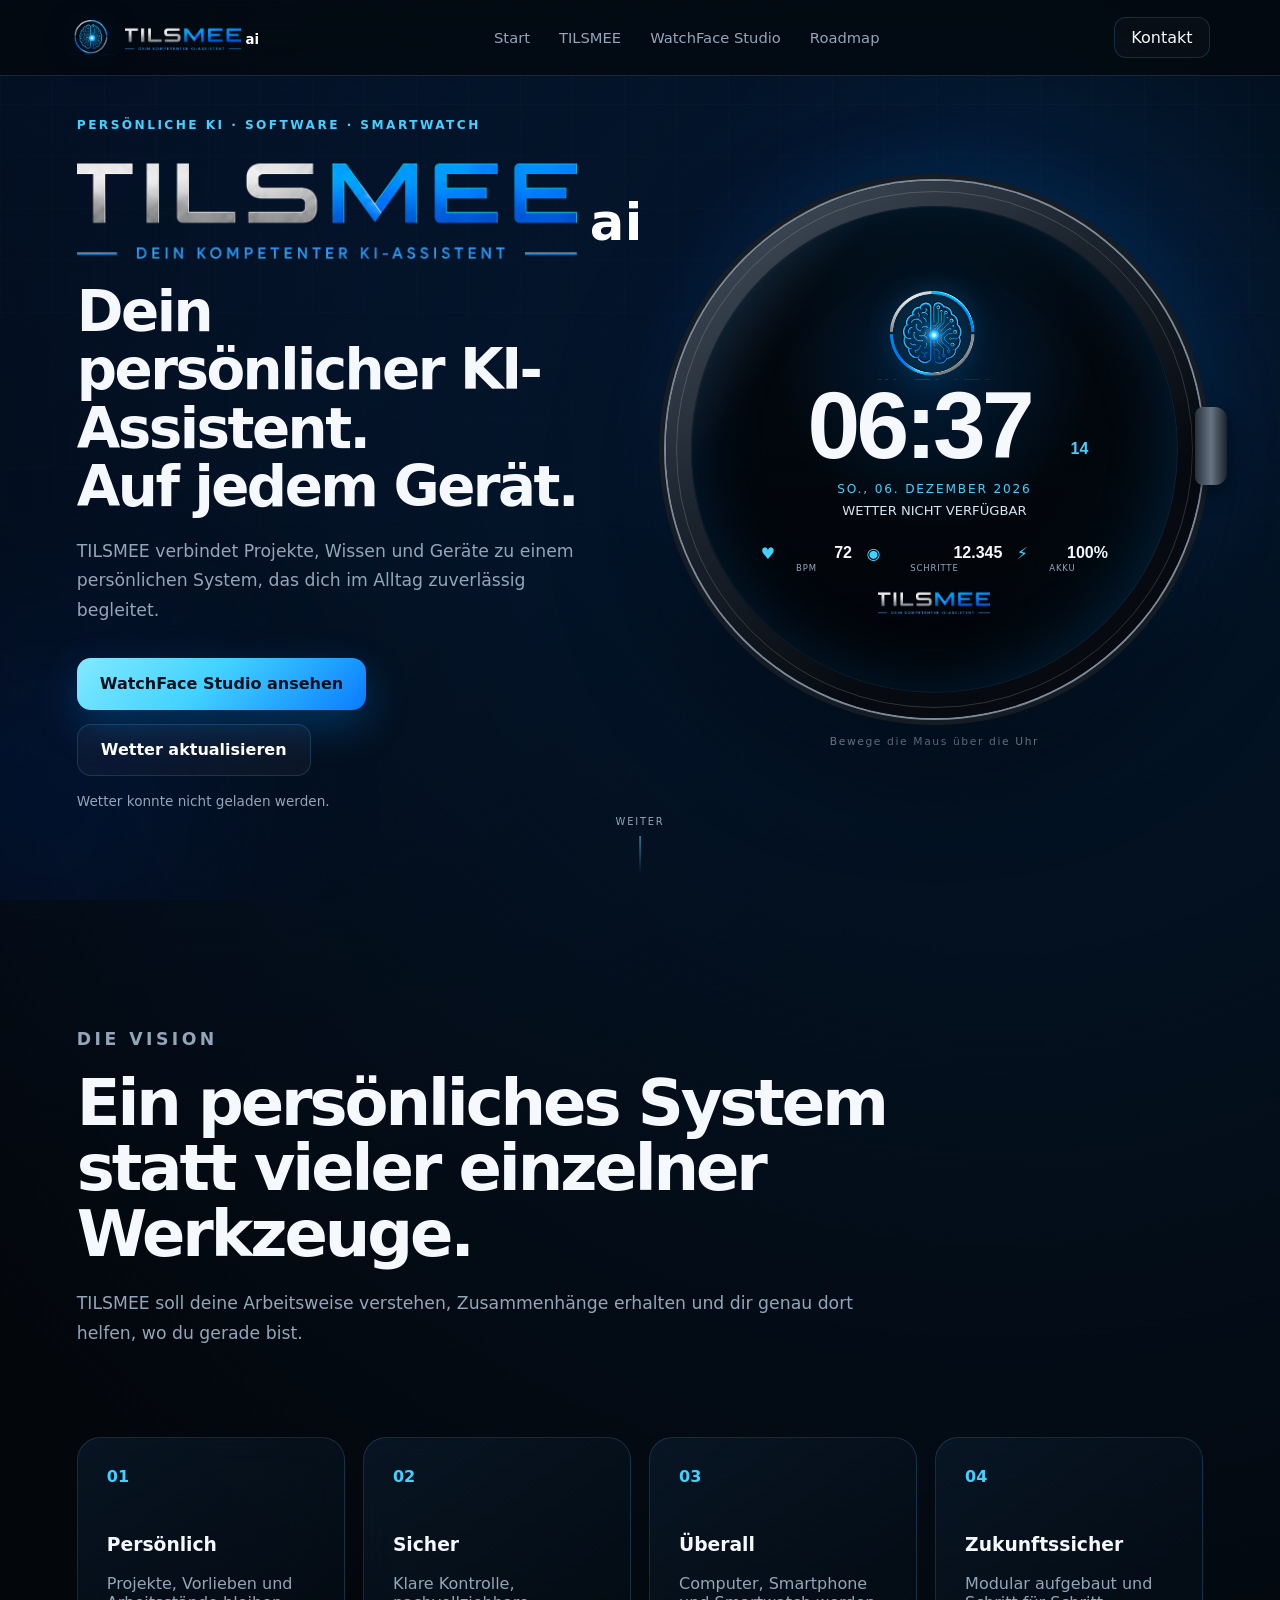
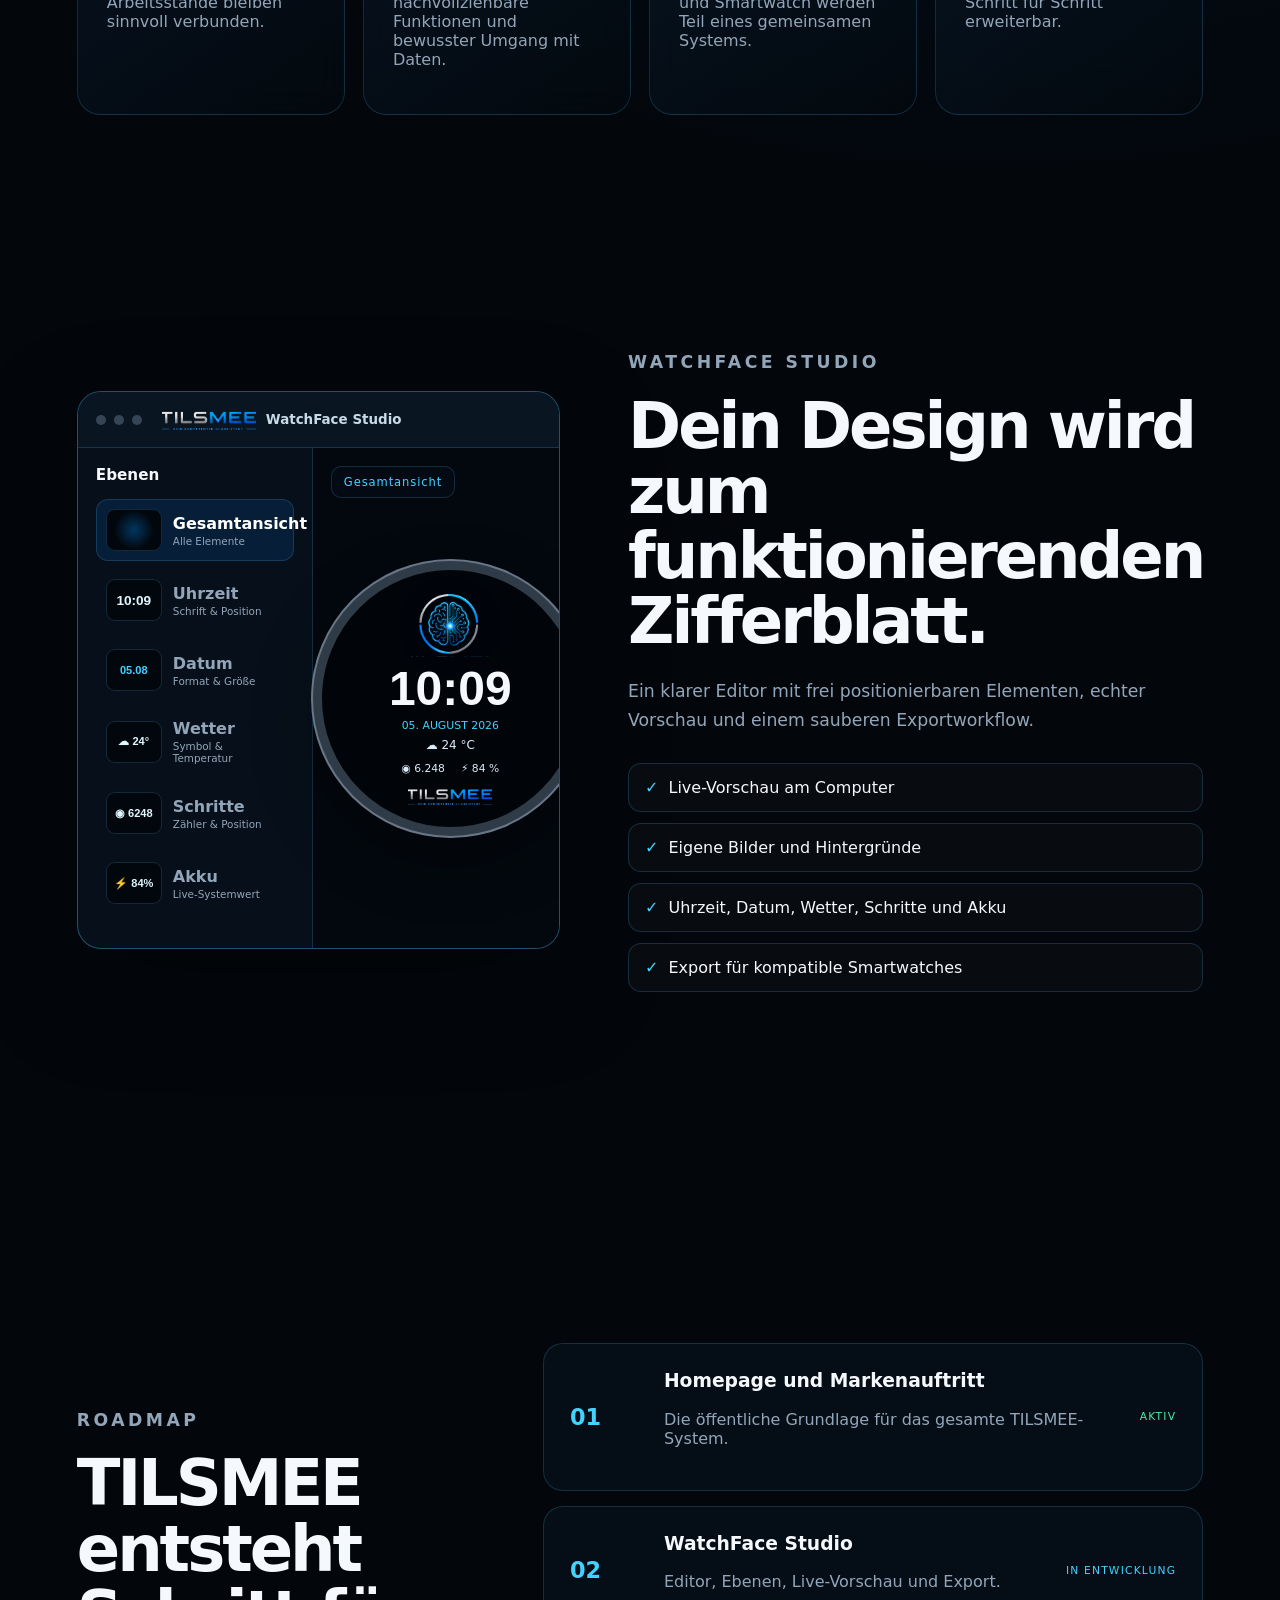
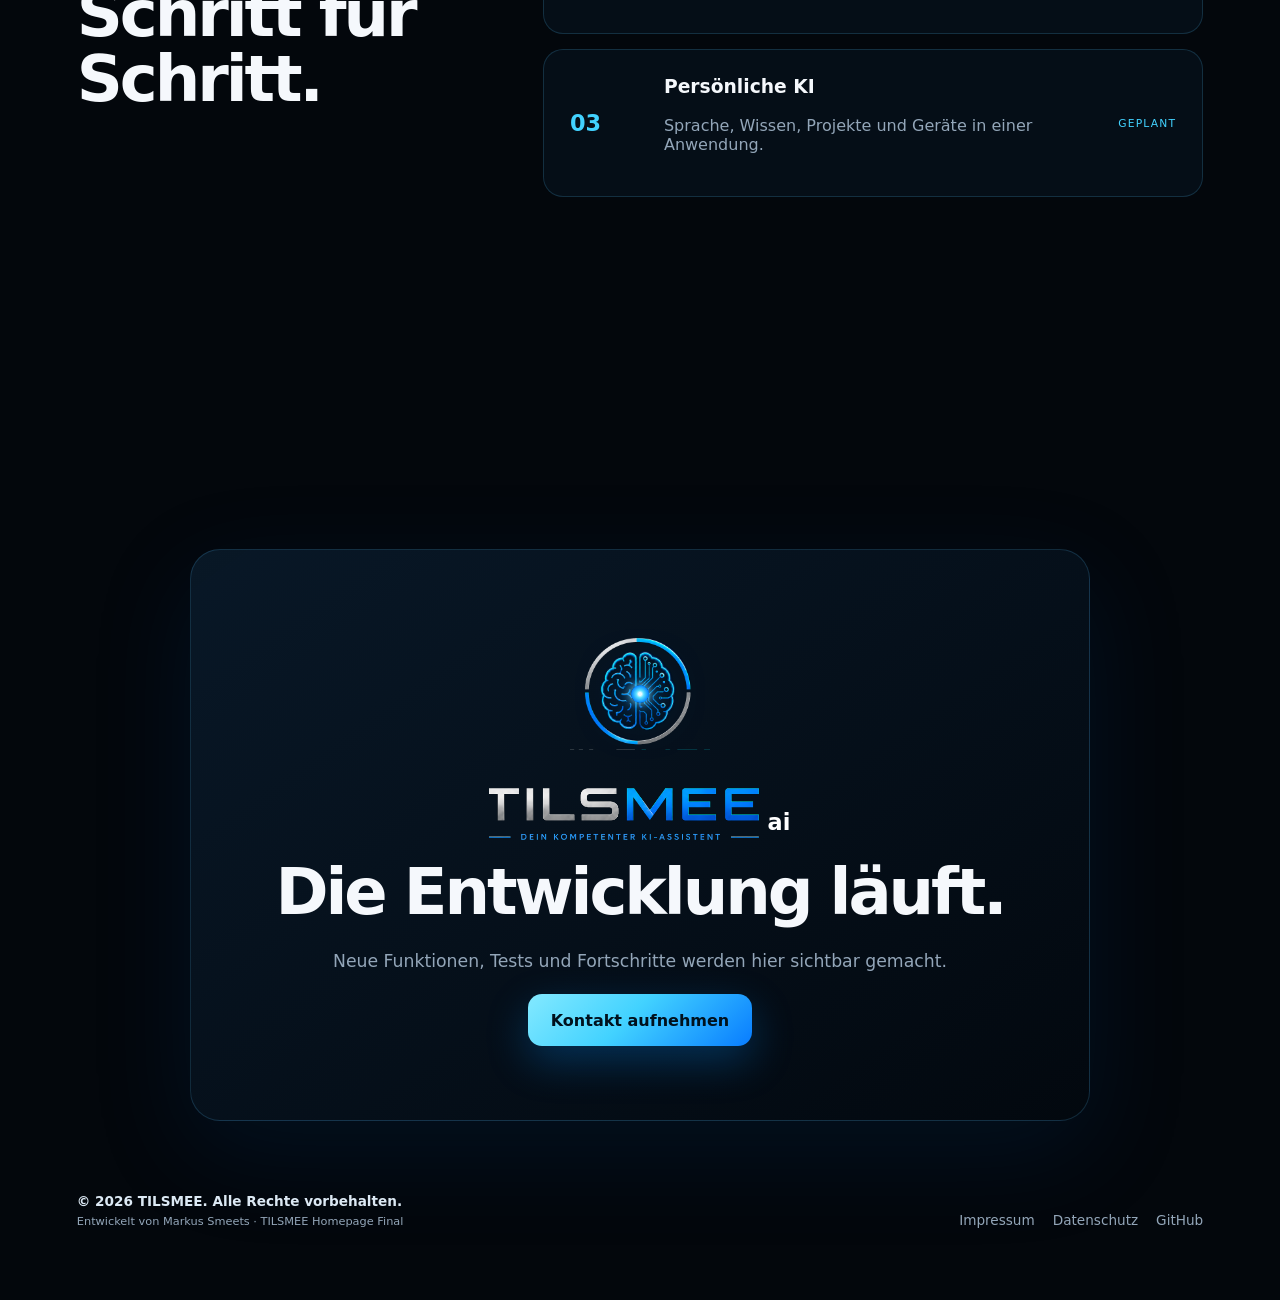
==== index.html @ 2cd65c40 "Add files via upload" ====
<!doctype html>
<html lang="de">
<head>
  <meta charset="utf-8">
  <meta name="viewport" content="width=device-width, initial-scale=1">
  <meta name="theme-color" content="#03070c">
  <meta name="description" content="TILSMEE ai – dein persönlicher KI-Assistent auf jedem Gerät.">
  <title>TILSMEE ai | Dein persönlicher KI-Assistent</title>
  <link rel="icon" href="tilsmee-emblem.png">
  <link rel="stylesheet" href="style.css">
</head>
<body>
  <div class="loader" id="loader">
    <div class="loader-mark">
      <img src="tilsmee-emblem.png" alt="">
      <span class="core-dot"></span>
    </div>
    <div class="loader-name">
      <img src="tilsmee-wordmark.png" alt="TILSMEE">
      <span class="ai">ai</span>
    </div>
  </div>

  <header class="header">
    <a class="brand" href="#start" aria-label="TILSMEE Startseite">
      <span class="brand-symbol">
        <img src="tilsmee-emblem.png" alt="">
        <span class="core-dot core-dot-small"></span>
      </span>
      <span class="brand-lockup">
        <img src="tilsmee-wordmark.png" alt="TILSMEE">
        <span class="ai">ai</span>
      </span>
    </a>

    <nav aria-label="Hauptnavigation">
      <a href="#start">Start</a>
      <a href="#vision">TILSMEE</a>
      <a href="#studio">WatchFace Studio</a>
      <a href="#roadmap">Roadmap</a>
    </nav>

    <a class="header-contact" href="#kontakt">Kontakt</a>
  </header>

  <main>
    <section class="panel hero" id="start">
      <div class="grid-glow grid-glow-left"></div>
      <div class="grid-glow grid-glow-right"></div>

      <div class="hero-copy reveal">
        <p class="eyebrow">PERSÖNLICHE KI · SOFTWARE · SMARTWATCH</p>

        <div class="hero-lockup">
          <img src="tilsmee-wordmark.png" alt="TILSMEE">
          <span class="ai">ai</span>
        </div>

        <h1>Dein persönlicher KI-Assistent.<br>Auf jedem Gerät.</h1>

        <p class="lead">
          TILSMEE verbindet Projekte, Wissen und Geräte zu einem persönlichen System,
          das dich im Alltag zuverlässig begleitet.
        </p>

        <div class="actions">
          <a class="button button-primary" href="#studio">WatchFace Studio ansehen</a>
          <button class="button button-secondary" id="weatherButton" type="button">Wetter aktualisieren</button>
        </div>

        <p class="status-line" id="weatherStatus">Wetter wird geladen …</p>
      </div>

      <div class="watch-area reveal">
        <div class="watch-hover" id="watchHover">
          <div class="watch-case">
            <span class="watch-crown"></span>
            <div class="watch-glass">
              <div class="watch-logo">
                <img src="tilsmee-emblem.png" alt="">
                <span class="core-dot watch-core"></span>
              </div>

              <div class="time-row">
                <span class="time-main" id="timeMain">00:00</span>
                <span class="time-seconds" id="timeSeconds">00</span>
              </div>

              <div class="watch-date" id="watchDate">DATUM</div>
              <div class="watch-weather" id="watchWeather">WETTER WIRD GELADEN</div>

              <div class="metrics">
                <div class="metric">
                  <span class="metric-icon">♥</span>
                  <strong>72</strong>
                  <small>BPM</small>
                </div>
                <div class="metric metric-steps">
                  <span class="metric-icon">◉</span>
                  <strong id="stepCounter">0</strong>
                  <small>SCHRITTE</small>
                </div>
                <div class="metric">
                  <span class="metric-icon">⚡</span>
                  <strong id="batteryValue">--%</strong>
                  <small>AKKU</small>
                </div>
              </div>

              <div class="watch-wordmark">
                <img src="tilsmee-wordmark.png" alt="TILSMEE">
              </div>
            </div>
          </div>
        </div>
        <p class="watch-hint">Bewege die Maus über die Uhr</p>
      </div>

      <a class="scroll-next" href="#vision">WEITER<span></span></a>
    </section>

    <section class="panel vision" id="vision">
      <div class="section-head reveal">
        <p class="eyebrow">DIE VISION</p>
        <h2>Ein persönliches System statt vieler einzelner Werkzeuge.</h2>
        <p>
          TILSMEE soll deine Arbeitsweise verstehen, Zusammenhänge erhalten und dir
          genau dort helfen, wo du gerade bist.
        </p>
      </div>

      <div class="feature-grid">
        <article class="feature-card reveal">
          <span>01</span>
          <h3>Persönlich</h3>
          <p>Projekte, Vorlieben und Arbeitsstände bleiben sinnvoll verbunden.</p>
        </article>
        <article class="feature-card reveal">
          <span>02</span>
          <h3>Sicher</h3>
          <p>Klare Kontrolle, nachvollziehbare Funktionen und bewusster Umgang mit Daten.</p>
        </article>
        <article class="feature-card reveal">
          <span>03</span>
          <h3>Überall</h3>
          <p>Computer, Smartphone und Smartwatch werden Teil eines gemeinsamen Systems.</p>
        </article>
        <article class="feature-card reveal">
          <span>04</span>
          <h3>Zukunftssicher</h3>
          <p>Modular aufgebaut und Schritt für Schritt erweiterbar.</p>
        </article>
      </div>
    </section>

    <section class="panel studio" id="studio">
      <div class="studio-window reveal">
        <div class="window-bar">
          <span></span><span></span><span></span>
          <div class="window-title">
            <img src="tilsmee-wordmark.png" alt="TILSMEE">
            <b>WatchFace Studio</b>
          </div>
        </div>

        <div class="studio-body">
          <aside class="layers">
            <h3>Ebenen</h3>

            <button class="layer active" data-layer="all">
              <span class="layer-preview preview-bg"></span>
              <span><b>Gesamtansicht</b><small>Alle Elemente</small></span>
            </button>
            <button class="layer" data-layer="time">
              <span class="layer-preview preview-time">10:09</span>
              <span><b>Uhrzeit</b><small>Schrift & Position</small></span>
            </button>
            <button class="layer" data-layer="date">
              <span class="layer-preview preview-date">05.08</span>
              <span><b>Datum</b><small>Format & Größe</small></span>
            </button>
            <button class="layer" data-layer="weather">
              <span class="layer-preview preview-weather">☁ 24°</span>
              <span><b>Wetter</b><small>Symbol & Temperatur</small></span>
            </button>
            <button class="layer" data-layer="steps">
              <span class="layer-preview preview-steps">◉ 6248</span>
              <span><b>Schritte</b><small>Zähler & Position</small></span>
            </button>
            <button class="layer" data-layer="battery">
              <span class="layer-preview preview-battery">⚡ 84%</span>
              <span><b>Akku</b><small>Live-Systemwert</small></span>
            </button>
          </aside>

          <div class="editor-stage">
            <div class="stage-label" id="stageLabel">Gesamtansicht</div>
            <div class="editor-watch" id="editorWatch" data-active="all">
              <div class="editor-logo editor-item" data-item="logo">
                <img src="tilsmee-emblem.png" alt="">
                <span class="core-dot editor-core"></span>
              </div>
              <div class="editor-time editor-item" data-item="time">10:09</div>
              <div class="editor-date editor-item" data-item="date">05. AUGUST 2026</div>
              <div class="editor-weather editor-item" data-item="weather">☁ 24 °C</div>
              <div class="editor-metrics">
                <span class="editor-item" data-item="steps">◉ 6.248</span>
                <span class="editor-item" data-item="battery">⚡ 84 %</span>
              </div>
              <div class="editor-wordmark editor-item" data-item="logo">
                <img src="tilsmee-wordmark.png" alt="TILSMEE">
              </div>
            </div>
          </div>
        </div>
      </div>

      <div class="studio-copy reveal">
        <p class="eyebrow">WATCHFACE STUDIO</p>
        <h2>Dein Design wird zum funktionierenden Zifferblatt.</h2>
        <p>
          Ein klarer Editor mit frei positionierbaren Elementen, echter Vorschau
          und einem sauberen Exportworkflow.
        </p>
        <ul>
          <li>Live-Vorschau am Computer</li>
          <li>Eigene Bilder und Hintergründe</li>
          <li>Uhrzeit, Datum, Wetter, Schritte und Akku</li>
          <li>Export für kompatible Smartwatches</li>
        </ul>
      </div>
    </section>

    <section class="panel roadmap" id="roadmap">
      <div class="section-head reveal">
        <p class="eyebrow">ROADMAP</p>
        <h2>TILSMEE entsteht Schritt für Schritt.</h2>
      </div>

      <div class="timeline">
        <article class="timeline-row reveal">
          <span>01</span>
          <div><h3>Homepage und Markenauftritt</h3><p>Die öffentliche Grundlage für das gesamte TILSMEE-System.</p></div>
          <small class="state-active">AKTIV</small>
        </article>
        <article class="timeline-row reveal">
          <span>02</span>
          <div><h3>WatchFace Studio</h3><p>Editor, Ebenen, Live-Vorschau und Export.</p></div>
          <small>IN ENTWICKLUNG</small>
        </article>
        <article class="timeline-row reveal">
          <span>03</span>
          <div><h3>Persönliche KI</h3><p>Sprache, Wissen, Projekte und Geräte in einer Anwendung.</p></div>
          <small>GEPLANT</small>
        </article>
      </div>
    </section>

    <section class="panel contact" id="kontakt">
      <div class="contact-box reveal">
        <div class="contact-symbol">
          <img src="tilsmee-emblem.png" alt="">
          <span class="core-dot"></span>
        </div>

        <div class="contact-lockup">
          <img src="tilsmee-wordmark.png" alt="TILSMEE">
          <span class="ai">ai</span>
        </div>

        <h2>Die Entwicklung läuft.</h2>
        <p>Neue Funktionen, Tests und Fortschritte werden hier sichtbar gemacht.</p>
        <a class="button button-primary" href="mailto:kontakt@tilsmee.de">Kontakt aufnehmen</a>
      </div>

      <footer>
        <div>
          <strong>© 2026 TILSMEE. Alle Rechte vorbehalten.</strong>
          <small>Entwickelt von Markus Smeets · TILSMEE Homepage Final</small>
        </div>
        <nav>
          <a href="impressum.html">Impressum</a>
          <a href="datenschutz.html">Datenschutz</a>
          <a href="https://github.com/Tilsmee-ai/tilsmee-ai.github.io" target="_blank" rel="noopener">GitHub</a>
        </nav>
      </footer>
    </section>
  </main>

  <script src="script.js"></script>
</body>
</html>
---- style.css ----
*{box-sizing:border-box}
:root{
  --bg:#03070c;
  --bg-soft:#07111b;
  --panel:rgba(8,19,31,.76);
  --line:rgba(83,194,255,.18);
  --line-strong:rgba(83,194,255,.36);
  --text:#f5f8fc;
  --muted:#93a6b9;
  --cyan:#42d2ff;
  --blue:#0787ff;
  --green:#47eba3;
  --silver:#edf3f9;
}
html{scroll-behavior:smooth;scroll-snap-type:y mandatory}
body{
  margin:0;
  color:var(--text);
  background:
    radial-gradient(circle at 78% 10%,rgba(0,128,255,.13),transparent 32%),
    radial-gradient(circle at 10% 0%,rgba(0,87,255,.08),transparent 26%),
    var(--bg);
  font-family:Inter,ui-sans-serif,system-ui,-apple-system,BlinkMacSystemFont,"Segoe UI",sans-serif;
  overflow-x:hidden
}
body::before{
  content:"";position:fixed;inset:0;z-index:-4;pointer-events:none;
  background:
    linear-gradient(rgba(255,255,255,.014) 1px,transparent 1px),
    linear-gradient(90deg,rgba(255,255,255,.014) 1px,transparent 1px);
  background-size:52px 52px;
  mask-image:linear-gradient(to bottom,#000,transparent 94%)
}
a{color:inherit;text-decoration:none}
button{font:inherit}
img{display:block;max-width:100%}

.loader{
  position:fixed;inset:0;z-index:1000;display:grid;place-content:center;text-align:center;
  background:#010409;transition:opacity .75s ease,visibility .75s ease
}
.loader.hidden{opacity:0;visibility:hidden}
.loader-mark{position:relative;width:165px;height:165px;margin:auto}
.loader-mark img{width:100%;height:100%;object-fit:contain;filter:drop-shadow(0 0 28px rgba(50,193,255,.48))}
.loader-name{display:flex;align-items:flex-end;justify-content:center;gap:10px;margin-top:18px}
.loader-name img{width:245px}
.ai{color:#fff;font-size:.72em;font-weight:800;letter-spacing:.01em}

.core-dot{
  position:absolute;left:50%;top:50%;width:18px;height:18px;border-radius:50%;
  transform:translate(-50%,-50%);
  background:radial-gradient(circle,#eafcff 0 12%,#5bdfff 30%,#0b8cff 64%,rgba(0,113,255,.3) 100%);
  box-shadow:0 0 10px #8cecff,0 0 25px #078aff,0 0 54px rgba(0,132,255,.7);
  animation:corePulse 1s ease-in-out infinite
}
.core-dot-small{width:7px;height:7px}
@keyframes corePulse{
  0%,100%{transform:translate(-50%,-50%) scale(.82);opacity:.82}
  50%{transform:translate(-50%,-50%) scale(1.25);opacity:1;box-shadow:0 0 13px #c2f6ff,0 0 35px #078aff,0 0 70px rgba(0,132,255,.86)}
}

.header{
  position:fixed;left:0;right:0;top:0;z-index:100;min-height:76px;padding:0 5.5vw;
  display:flex;align-items:center;justify-content:space-between;
  border-bottom:1px solid var(--line);background:rgba(3,7,12,.72);backdrop-filter:blur(22px)
}
.brand{display:flex;align-items:center;gap:12px}
.brand-symbol{position:relative;width:43px;height:43px}
.brand-symbol img{width:100%;height:100%;object-fit:contain}
.brand-lockup{display:flex;align-items:flex-end;gap:4px}
.brand-lockup img{width:116px}
.brand-lockup .ai{font-size:.83rem;margin-bottom:3px}
.header nav{display:flex;gap:29px;color:var(--muted);font-size:.92rem}
.header nav a{position:relative;padding:27px 0}
.header nav a::after{content:"";position:absolute;left:0;right:100%;bottom:18px;height:2px;background:var(--cyan);transition:.24s}
.header nav a:hover{color:#fff}.header nav a:hover::after{right:0}
.header-contact{padding:10px 16px;border:1px solid var(--line);border-radius:12px;background:rgba(255,255,255,.025);transition:.22s}
.header-contact:hover{border-color:var(--line-strong);box-shadow:0 12px 30px rgba(0,132,255,.14)}

.panel{
  min-height:100vh;
  scroll-snap-align:start;
  position:relative;
  overflow:hidden;
  padding:112px 6vw 72px;
  display:grid;
  align-items:center
}
.grid-glow{position:absolute;border-radius:50%;filter:blur(90px);pointer-events:none}
.grid-glow-left{width:350px;height:350px;left:-10%;bottom:-8%;background:rgba(0,78,255,.09)}
.grid-glow-right{width:450px;height:450px;right:4%;top:16%;background:rgba(0,129,255,.15)}

.hero{grid-template-columns:1fr 1fr;gap:72px}
.hero-copy{position:relative;z-index:2;max-width:730px}
.eyebrow{margin:0 0 16px;color:var(--cyan);font-size:.76rem;font-weight:900;letter-spacing:.2em}
.hero-lockup{display:flex;align-items:flex-end;gap:13px;margin-bottom:24px}
.hero-lockup img{width:min(500px,78vw)}
.hero-lockup .ai{font-size:3.2rem;margin-bottom:7px}
h1,h2,h3,p{margin-top:0}
h1{font-size:clamp(2.2rem,4.4vw,4.5rem);line-height:1.04;letter-spacing:-.045em;margin-bottom:20px}
h2{font-size:clamp(2.5rem,5vw,4.7rem);line-height:1.02;letter-spacing:-.048em;margin-bottom:22px}
.lead,.section-head>p,.studio-copy>p,.contact-box>p{color:var(--muted);font-size:1.08rem;line-height:1.72}
.actions{display:flex;gap:14px;flex-wrap:wrap;margin-top:32px}
.button{min-height:52px;padding:0 23px;border:0;border-radius:14px;display:inline-flex;align-items:center;justify-content:center;font-weight:850;cursor:pointer;transition:.22s}
.button:hover{transform:translateY(-3px)}
.button-primary{color:#00111d;background:linear-gradient(135deg,#83e9ff,var(--cyan) 45%,#087cff);box-shadow:0 15px 42px rgba(0,145,255,.28)}
.button-primary:hover{box-shadow:0 20px 52px rgba(0,145,255,.38)}
.button-secondary{color:#fff;border:1px solid var(--line);background:rgba(255,255,255,.03)}
.status-line{margin-top:17px;color:var(--muted);font-size:.85rem}

.watch-area{position:relative;z-index:2;display:grid;place-items:center}
.watch-hover{width:min(540px,42vw);perspective:1200px}
.watch-case{
  position:relative;width:100%;aspect-ratio:1;border-radius:50%;padding:25px;
  background:linear-gradient(145deg,#4a5663,#1b232d 39%,#070b11 70%);
  box-shadow:0 0 0 2px #7c8998,0 0 0 7px #151c24,0 42px 105px rgba(0,0,0,.62),0 0 80px rgba(0,129,255,.17);
  transform-style:preserve-3d;transition:transform .18s ease-out
}
.watch-case::before{content:"";position:absolute;inset:10px;border-radius:50%;border:1px solid rgba(255,255,255,.16)}
.watch-crown{position:absolute;right:-24px;top:42%;width:32px;height:78px;border-radius:8px 12px 12px 8px;background:linear-gradient(90deg,#26303a,#677483,#1a222b);box-shadow:0 8px 22px rgba(0,0,0,.45)}
.watch-glass{
  position:relative;height:100%;border-radius:50%;overflow:hidden;
  display:flex;flex-direction:column;align-items:center;justify-content:center;
  background:radial-gradient(circle at 50% 34%,rgba(0,130,255,.18),transparent 39%),linear-gradient(180deg,#030910,#010409);
  box-shadow:inset 0 0 70px rgba(25,157,255,.17),inset 0 0 0 1px rgba(255,255,255,.05)
}
.watch-glass::after{content:"";position:absolute;inset:0;pointer-events:none;border-radius:50%;background:linear-gradient(125deg,rgba(255,255,255,.12),transparent 23%,transparent 69%,rgba(0,166,255,.06))}
.watch-logo{position:relative;width:112px;height:100px;margin-bottom:1px}
.watch-logo img{width:100%;height:100%;object-fit:contain;filter:drop-shadow(0 0 15px rgba(48,191,255,.4))}
.watch-core{width:12px;height:12px}

.time-row{
  position:relative;
  display:flex;
  align-items:flex-end;
  justify-content:center;
  min-width:8.4ch;
  padding-right:1.9rem;
  font-family:"Arial Rounded MT Bold","Trebuchet MS",Arial,sans-serif;
  font-variant-numeric:tabular-nums;
  font-feature-settings:"tnum" 1
}
.time-main{
  display:block;
  width:5.3ch;
  text-align:center;
  font-size:clamp(4.6rem,7.4vw,6.8rem);
  font-weight:900;
  line-height:.84;
  letter-spacing:-.04em
}
.time-seconds{
  position:absolute;
  right:.05rem;
  bottom:.48rem;
  width:2ch;
  text-align:right;
  color:var(--cyan);
  font-size:1rem;
  font-weight:900
}
.watch-date{margin-top:16px;color:var(--cyan);font-size:.76rem;letter-spacing:.15em}
.watch-weather{margin-top:7px;color:#d5e5ef;font-size:.82rem}
.metrics{display:grid;grid-template-columns:5.7rem 8.5rem 5.7rem;gap:.9rem;justify-content:center;width:100%;margin-top:26px}
.metric{display:grid;grid-template-columns:1rem 1fr;column-gap:.35rem;align-items:center;font-variant-numeric:tabular-nums;font-feature-settings:"tnum" 1}
.metric-icon{color:var(--cyan)}
.metric strong{display:block;width:100%;text-align:right;white-space:nowrap;font-family:"Arial Rounded MT Bold","Trebuchet MS",Arial,sans-serif}
.metric small{grid-column:1/3;text-align:center;color:var(--muted);font-size:.53rem;letter-spacing:.1em}
.watch-wordmark{margin-top:16px;width:112px}
.watch-hint{margin-top:17px;color:var(--muted);font-size:.67rem;letter-spacing:.15em}
.scroll-next{position:absolute;left:50%;bottom:26px;transform:translateX(-50%);display:flex;flex-direction:column;align-items:center;color:var(--muted);font-size:.62rem;letter-spacing:.18em}
.scroll-next span{display:block;width:1px;height:38px;margin-top:9px;background:linear-gradient(var(--cyan),transparent)}

.vision{grid-template-rows:auto auto;gap:45px}
.section-head{max-width:840px}
.feature-grid{display:grid;grid-template-columns:repeat(4,1fr);gap:18px}
.feature-card{min-height:245px;padding:29px;border:1px solid var(--line);border-radius:23px;background:linear-gradient(145deg,rgba(10,25,41,.76),rgba(3,9,15,.7));backdrop-filter:blur(16px)}
.feature-card>span{display:block;margin-bottom:48px;color:var(--cyan);font-weight:900}
.feature-card p{color:var(--muted)}

.studio{grid-template-columns:1.18fr .82fr;gap:68px}
.studio-window{border:1px solid var(--line-strong);border-radius:24px;overflow:hidden;background:#07101a;box-shadow:0 35px 100px rgba(0,0,0,.42)}
.window-bar{height:56px;display:flex;align-items:center;gap:8px;padding:0 18px;border-bottom:1px solid var(--line);background:#0a1522}
.window-bar>span{width:10px;height:10px;border-radius:50%;background:#354556}
.window-title{display:flex;align-items:center;gap:10px;margin-left:12px}
.window-title img{width:94px}
.window-title b{font-size:.84rem;color:#c9dae7}
.studio-body{display:grid;grid-template-columns:235px 1fr;min-height:500px}
.layers{padding:18px;border-right:1px solid var(--line);display:flex;flex-direction:column;gap:8px}
.layers h3{margin:0 0 7px;font-size:.95rem}
.layer{display:grid;grid-template-columns:56px 1fr;align-items:center;gap:11px;padding:9px;border:1px solid transparent;border-radius:12px;color:var(--muted);background:transparent;text-align:left;cursor:pointer;transition:.2s}
.layer:hover,.layer.active{color:#fff;border-color:var(--line);background:rgba(0,133,255,.13)}
.layer>span:last-child{display:flex;flex-direction:column}
.layer small{margin-top:2px;color:var(--muted);font-size:.65rem}
.layer-preview{width:56px;height:42px;border:1px solid var(--line);border-radius:9px;display:grid;place-items:center;overflow:hidden;color:#dff6ff;background:#02070d;font-family:"Arial Rounded MT Bold","Trebuchet MS",Arial,sans-serif;font-size:.69rem;font-weight:900}
.preview-bg{background:radial-gradient(circle at center,rgba(0,145,255,.34),transparent 58%),#02070d}
.preview-time{font-size:.85rem}.preview-date{color:var(--cyan)}
.editor-stage{position:relative;display:grid;place-items:center;background:radial-gradient(circle,rgba(0,123,255,.13),transparent 45%),#03080e}
.stage-label{position:absolute;left:18px;top:18px;padding:8px 12px;border:1px solid var(--line);border-radius:10px;color:var(--cyan);background:rgba(4,13,22,.76);font-size:.72rem;letter-spacing:.08em}
.editor-watch{position:relative;width:275px;aspect-ratio:1;border-radius:50%;border:9px solid #303b48;background:#010409;display:flex;flex-direction:column;align-items:center;justify-content:center;box-shadow:0 0 0 2px #687687,0 26px 60px rgba(0,0,0,.35);overflow:hidden}
.editor-logo{position:relative;width:78px;height:70px}
.editor-logo img{width:100%;height:100%;object-fit:contain}
.editor-core{width:8px;height:8px}
.editor-time{font-family:"Arial Rounded MT Bold","Trebuchet MS",Arial,sans-serif;font-size:3rem;font-weight:900;font-variant-numeric:tabular-nums}
.editor-date{margin-top:.2rem;color:var(--cyan);font-size:.68rem}
.editor-weather{margin-top:.4rem;color:#d9edf8;font-size:.75rem}
.editor-metrics{display:flex;gap:1rem;margin-top:.6rem;color:#d9edf8;font-size:.67rem}
.editor-wordmark{width:84px;margin-top:.75rem}
.editor-item{transition:opacity .2s ease,transform .2s ease,filter .2s ease}
.editor-watch:not([data-active="all"]) .editor-item{opacity:.12;filter:saturate(.35)}
.editor-watch[data-active="time"] [data-item="time"],
.editor-watch[data-active="date"] [data-item="date"],
.editor-watch[data-active="weather"] [data-item="weather"],
.editor-watch[data-active="steps"] [data-item="steps"],
.editor-watch[data-active="battery"] [data-item="battery"]{opacity:1;filter:none;transform:scale(1.04);color:var(--cyan);text-shadow:0 0 18px rgba(69,213,255,.45)}
.editor-watch:not([data-active="all"]) [data-item="logo"]{opacity:.28;filter:saturate(.55)}
.studio-copy ul{list-style:none;padding:0;margin:27px 0 0;display:grid;gap:11px}
.studio-copy li{padding:14px 16px;border:1px solid var(--line);border-radius:13px;background:rgba(255,255,255,.025)}
.studio-copy li::before{content:"✓";margin-right:10px;color:var(--cyan)}

.roadmap{grid-template-columns:.75fr 1.25fr;gap:70px}
.timeline{display:grid;gap:15px}
.timeline-row{display:grid;grid-template-columns:72px 1fr auto;gap:22px;align-items:center;padding:26px;border:1px solid var(--line);border-radius:20px;background:rgba(7,18,29,.72)}
.timeline-row>span{color:var(--cyan);font-size:1.4rem;font-weight:900}
.timeline-row p{color:var(--muted)}
.timeline-row small{color:var(--cyan);letter-spacing:.11em;font-size:.67rem}
.timeline-row .state-active{color:var(--green)}

.contact{display:grid;grid-template-rows:1fr auto}
.contact-box{width:min(900px,100%);margin:auto;text-align:center;padding:74px 28px;border:1px solid var(--line);border-radius:30px;background:linear-gradient(145deg,rgba(10,27,44,.84),rgba(3,9,16,.78));box-shadow:0 30px 100px rgba(0,72,145,.15)}
.contact-symbol{position:relative;width:140px;height:140px;margin:0 auto 16px}
.contact-symbol img{width:100%;height:100%;object-fit:contain}
.contact-lockup{display:flex;align-items:flex-end;justify-content:center;gap:8px;margin-bottom:20px}
.contact-lockup img{width:270px}
.contact-lockup .ai{font-size:1.4rem;margin-bottom:5px}
footer{display:flex;justify-content:space-between;gap:24px;align-items:flex-end;padding-top:35px;color:var(--muted);font-size:.85rem}
footer strong{display:block;color:#dce9f4}
footer small{display:block;margin-top:5px}
footer nav{display:flex;gap:18px}
footer nav a:hover{color:var(--cyan)}

.reveal{opacity:0;transform:translateY(36px);transition:opacity .82s ease,transform .82s cubic-bezier(.2,.8,.2,1)}
.reveal.visible{opacity:1;transform:none}

@media(max-width:1000px){
  html{scroll-snap-type:none}
  .header nav{display:none}
  .hero,.studio,.roadmap{grid-template-columns:1fr;text-align:center}
  .hero-copy,.section-head,.studio-copy{margin:auto}
  .actions{justify-content:center}
  .watch-area{order:-1}
  .watch-hover{width:min(520px,84vw)}
  .feature-grid{grid-template-columns:1fr 1fr}
}
@media(max-width:720px){
  .studio-body{grid-template-columns:1fr}
  .layers{border-right:0;border-bottom:1px solid var(--line);display:grid;grid-template-columns:1fr 1fr}
  .layers h3{grid-column:1/-1}
}
@media(max-width:620px){
  .header{padding:0 18px}.header-contact{display:none}
  .brand-lockup img{width:102px}
  .panel{padding:100px 18px 62px;min-height:auto}
  .hero{min-height:100vh}
  .hero-lockup{justify-content:center}
  .hero-lockup img{width:78vw}.hero-lockup .ai{font-size:2.1rem}
  h1{font-size:clamp(2.2rem,11vw,3.6rem)}
  h2{font-size:clamp(2.3rem,12vw,3.7rem)}
  .watch-hover{width:92vw}
  .watch-case{padding:18px}
  .time-main{font-size:4rem}
  .time-seconds{right:.35rem;bottom:.3rem}
  .metrics{grid-template-columns:4.9rem 7.1rem 4.9rem;gap:.45rem}
  .feature-grid{grid-template-columns:1fr}
  .timeline-row{grid-template-columns:1fr}
  footer{flex-direction:column;align-items:flex-start}
  footer nav{flex-wrap:wrap}
  .scroll-next{display:none}
}

.legal{width:min(980px,calc(100% - 36px));margin:0 auto;padding:135px 0 80px}
.legal h1{font-size:clamp(3rem,8vw,5.4rem);margin-bottom:28px}
.legal section{padding:34px;border:1px solid var(--line);border-radius:24px;background:linear-gradient(145deg,rgba(10,25,41,.8),rgba(3,9,15,.74))}
.legal section h2{font-size:1.2rem;margin:28px 0 9px}
.legal section h2:first-child{margin-top:0}
.legal section p{color:var(--muted);line-height:1.8}
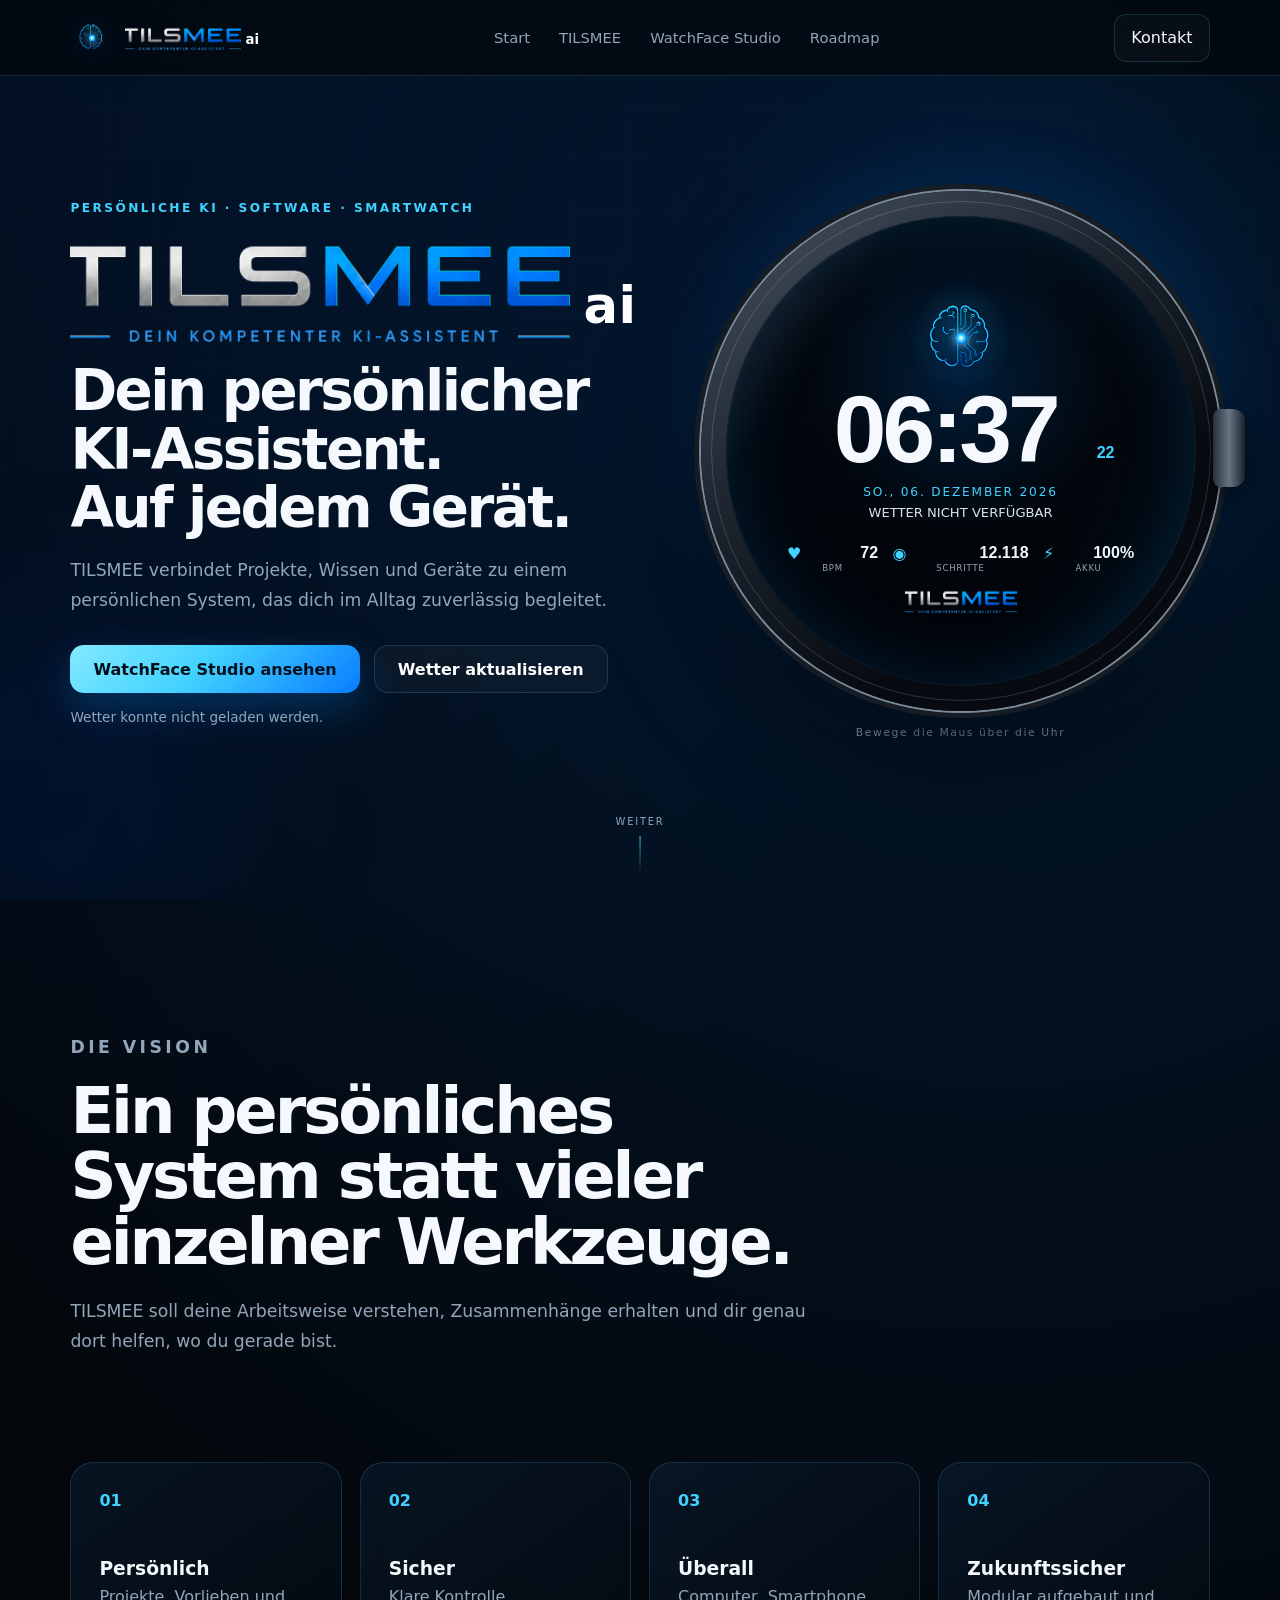
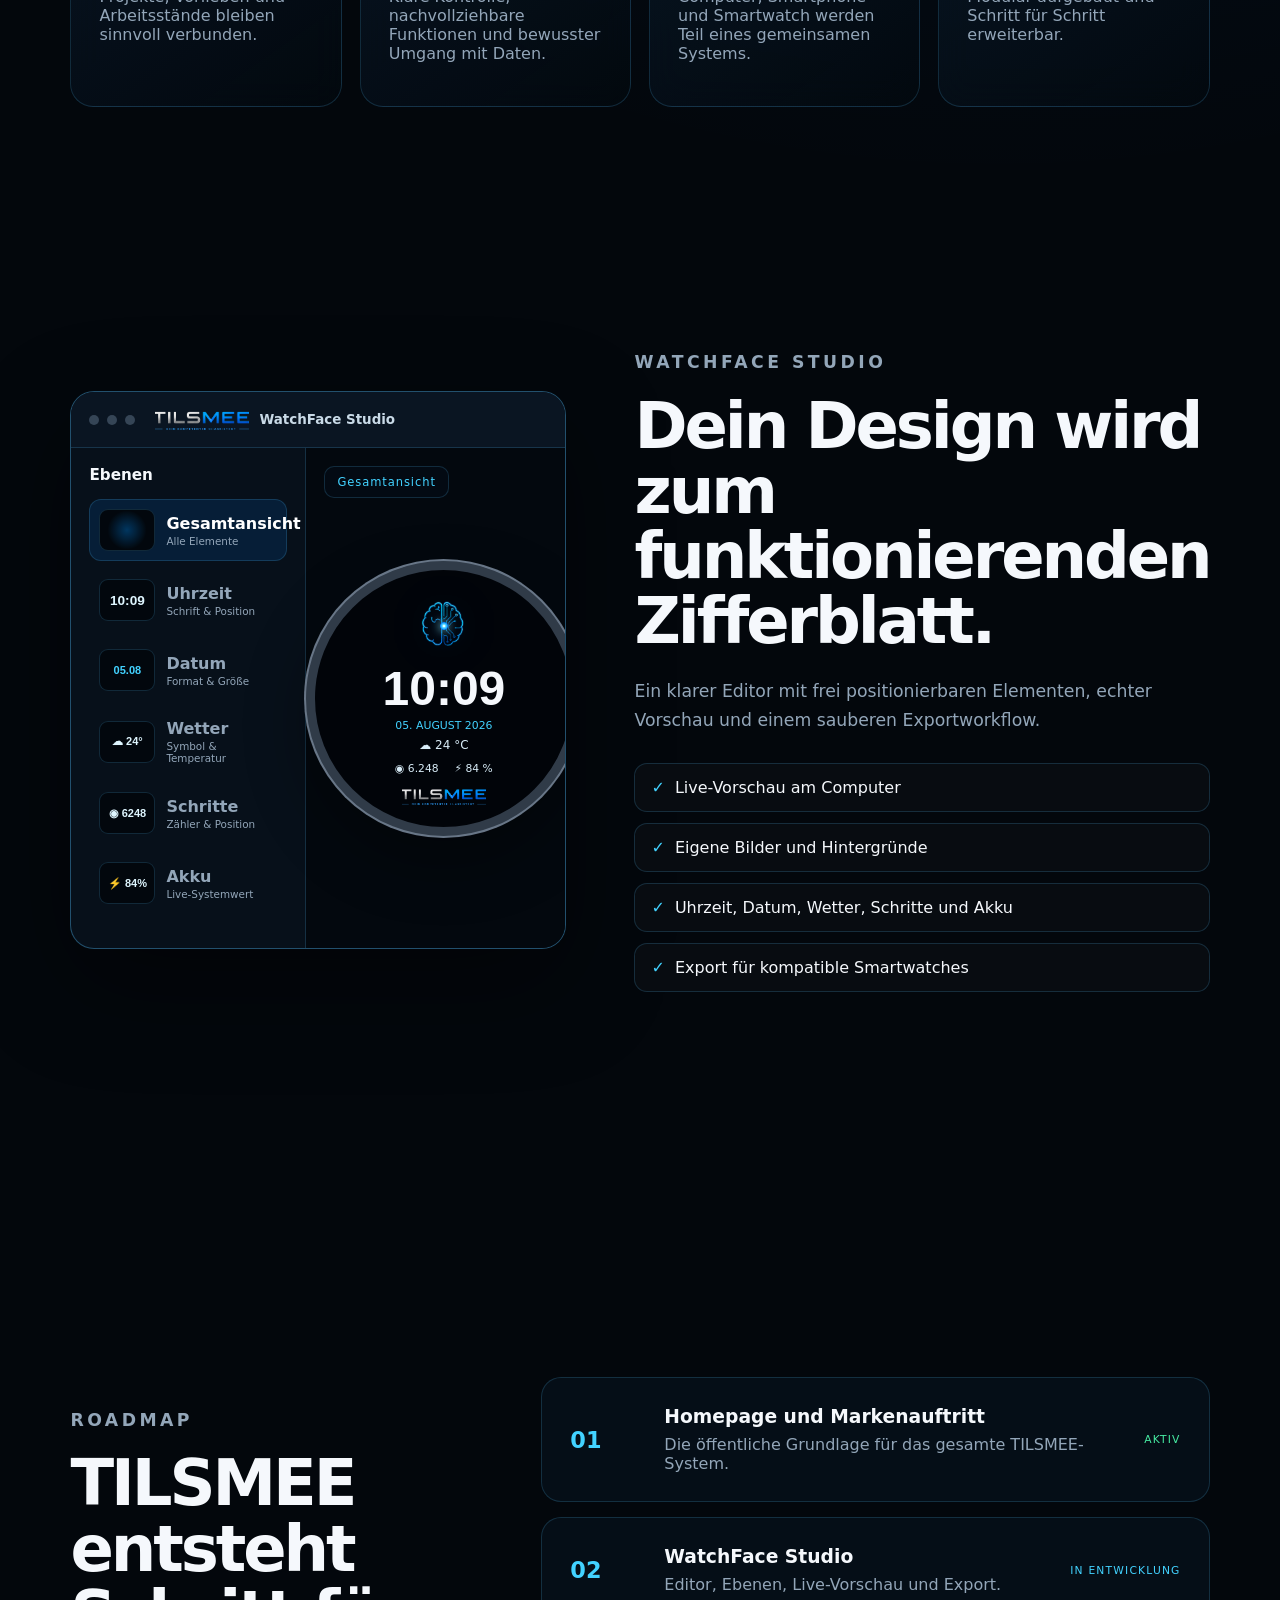
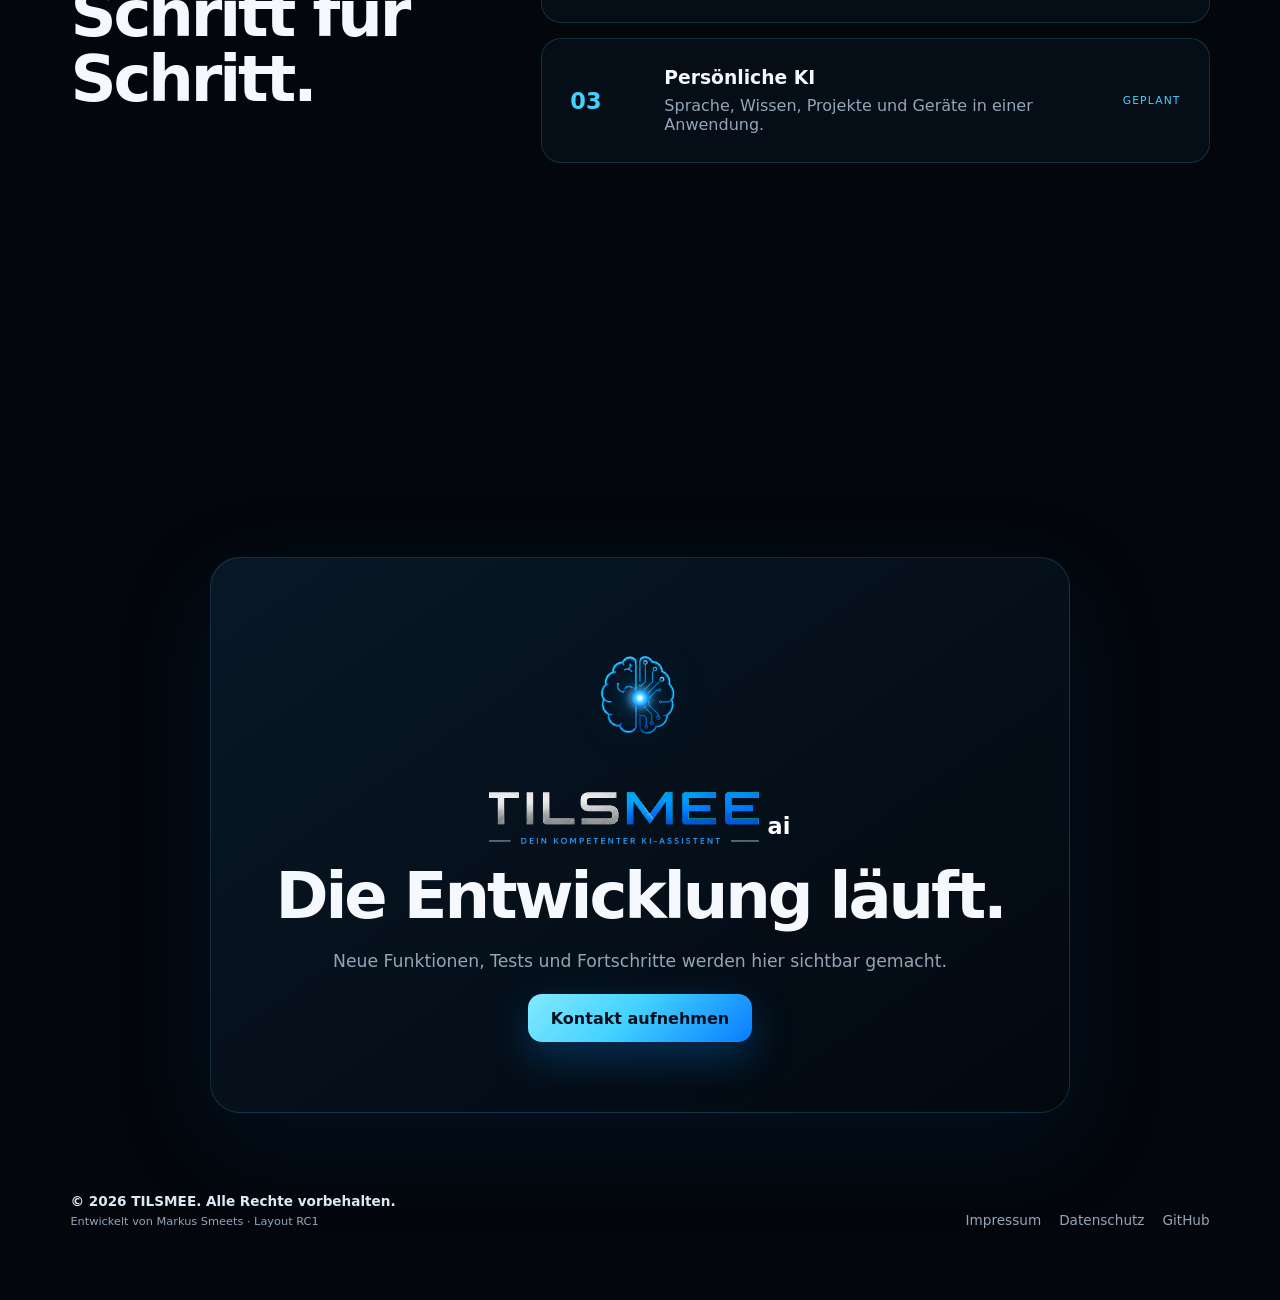
==== commit a92f353b: "Add files via upload" ====
--- a/index.html
+++ b/index.html
@@ -276,7 +276,7 @@
       <footer>
         <div>
           <strong>© 2026 TILSMEE. Alle Rechte vorbehalten.</strong>
-          <small>Entwickelt von Markus Smeets · TILSMEE Homepage Final</small>
+          <small>Entwickelt von Markus Smeets · Layout RC1</small>
         </div>
         <nav>
           <a href="impressum.html">Impressum</a>
--- a/style.css
+++ b/style.css
@@ -284,3 +284,174 @@
 .legal section h2{font-size:1.2rem;margin:28px 0 9px}
 .legal section h2:first-child{margin-top:0}
 .legal section p{color:var(--muted);line-height:1.8}
+
+
+/* =========================================================
+   TILSMEE HOMEPAGE FINAL – LAYOUT RC1
+   Ausschließlich Layout, Abstände und Ausrichtung.
+   ========================================================= */
+
+.header,
+.panel {
+  padding-left: clamp(24px, 5.5vw, 96px);
+  padding-right: clamp(24px, 5.5vw, 96px);
+}
+
+.hero {
+  grid-template-columns: minmax(0, 1fr) minmax(420px, .92fr);
+  gap: clamp(48px, 6vw, 92px);
+}
+
+.hero-copy {
+  max-width: 700px;
+  align-self: center;
+}
+
+.hero-lockup {
+  margin-bottom: 20px;
+}
+
+.hero h1 {
+  max-width: 720px;
+  margin-bottom: 18px;
+}
+
+.hero .lead {
+  max-width: 660px;
+  margin-bottom: 0;
+}
+
+.actions {
+  margin-top: 30px;
+}
+
+.status-line {
+  margin-top: 16px;
+}
+
+.watch-area {
+  align-self: center;
+  justify-self: center;
+  width: 100%;
+}
+
+.watch-hover {
+  width: min(520px, 41vw);
+}
+
+.watch-case {
+  margin-inline: auto;
+}
+
+.watch-logo {
+  margin-bottom: 0;
+}
+
+.time-row {
+  margin-top: 2px;
+}
+
+.watch-date {
+  margin-top: 15px;
+}
+
+.watch-weather {
+  margin-top: 6px;
+}
+
+.metrics {
+  margin-top: 24px;
+}
+
+.watch-wordmark {
+  margin-top: 15px;
+}
+
+.watch-hint {
+  margin-top: 15px;
+}
+
+.header-contact,
+.button {
+  min-height: 48px;
+}
+
+.header-contact {
+  display: inline-flex;
+  align-items: center;
+  justify-content: center;
+}
+
+.section-head,
+.studio-copy {
+  max-width: 760px;
+}
+
+.feature-card,
+.timeline-row {
+  padding: 28px;
+}
+
+.feature-card h3,
+.timeline-row h3 {
+  margin-bottom: 8px;
+}
+
+.feature-card p,
+.timeline-row p {
+  margin-bottom: 0;
+}
+
+.contact-box {
+  max-width: 860px;
+  padding: 70px 34px;
+}
+
+.contact-box h2 {
+  margin-bottom: 18px;
+}
+
+.contact-box p {
+  max-width: 620px;
+  margin-left: auto;
+  margin-right: auto;
+}
+
+@media(max-width:1000px) {
+  .hero {
+    grid-template-columns: 1fr;
+    gap: 42px;
+  }
+
+  .watch-hover {
+    width: min(500px, 82vw);
+  }
+
+  .hero-copy {
+    max-width: 760px;
+  }
+}
+
+@media(max-width:620px) {
+  .header,
+  .panel {
+    padding-left: 18px;
+    padding-right: 18px;
+  }
+
+  .hero {
+    gap: 34px;
+  }
+
+  .watch-hover {
+    width: min(92vw, 460px);
+  }
+
+  .actions {
+    gap: 10px;
+  }
+
+  .button {
+    width: 100%;
+  }
+}
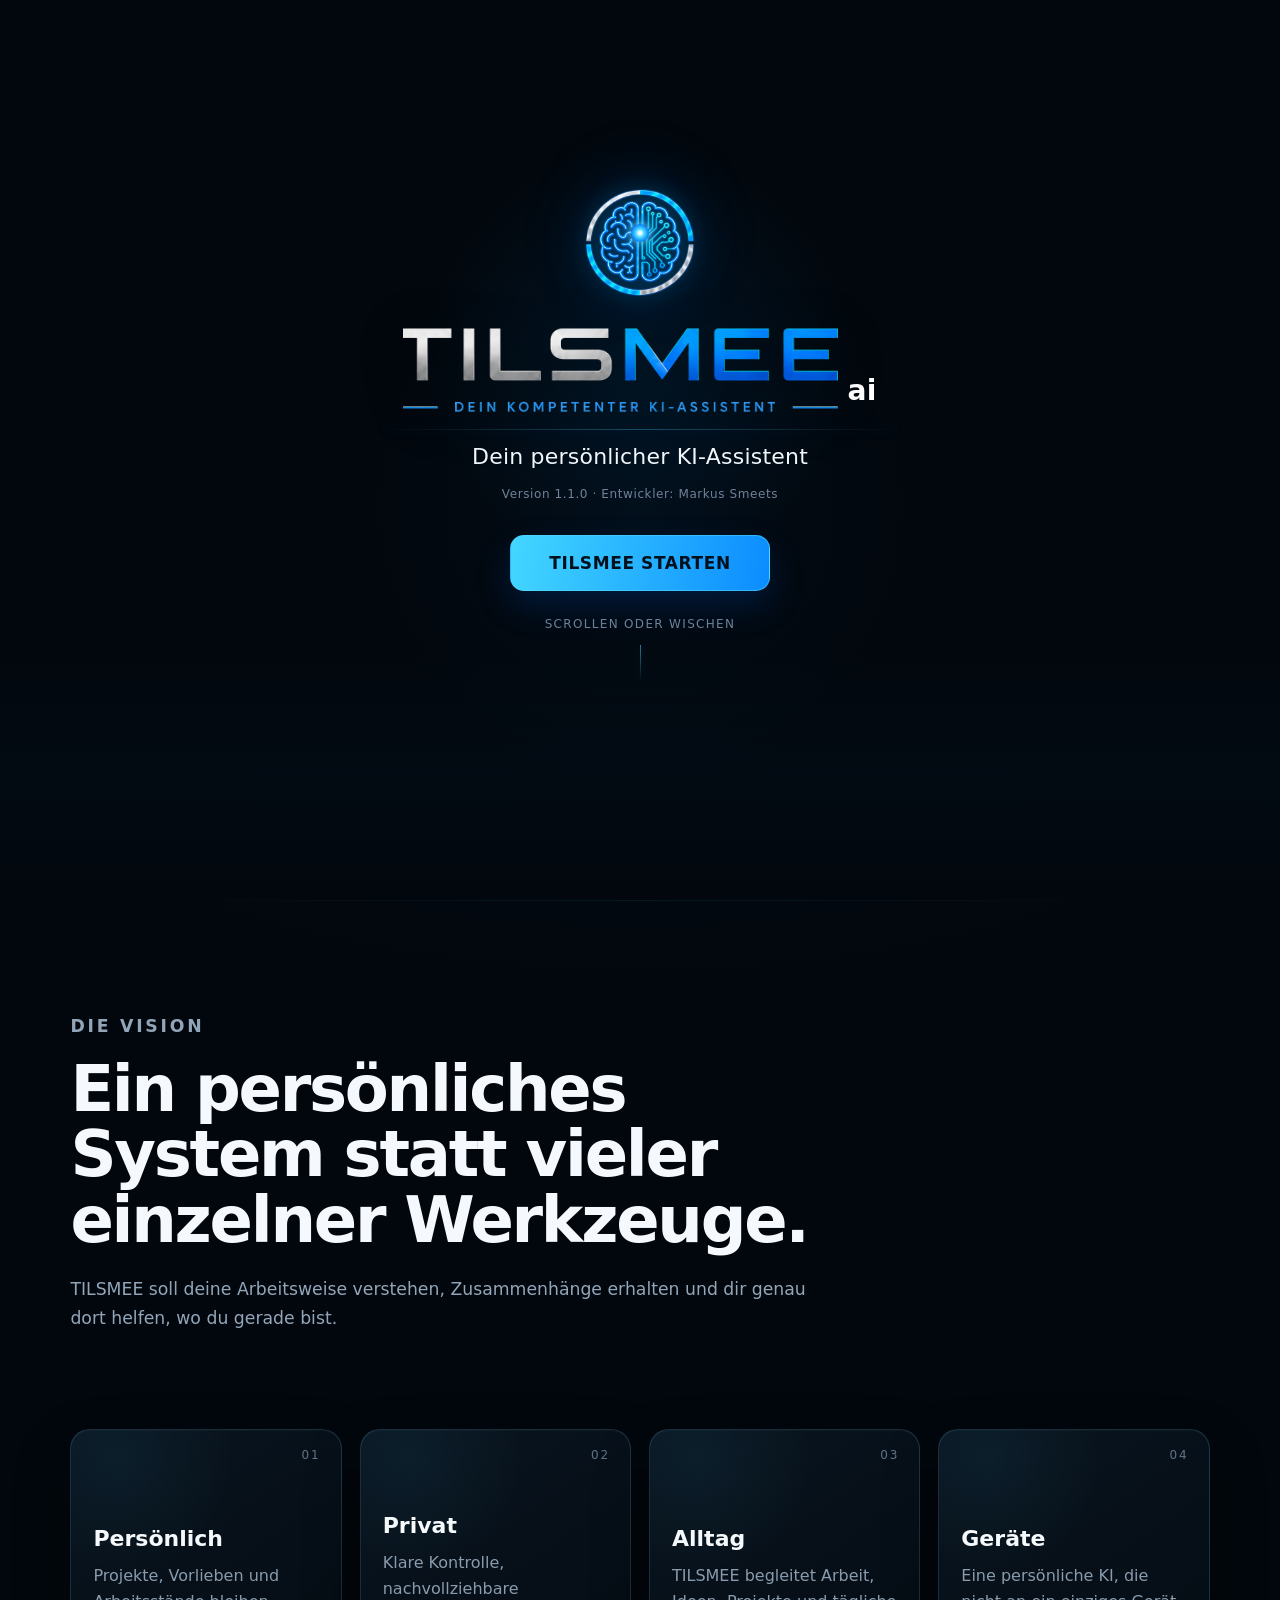
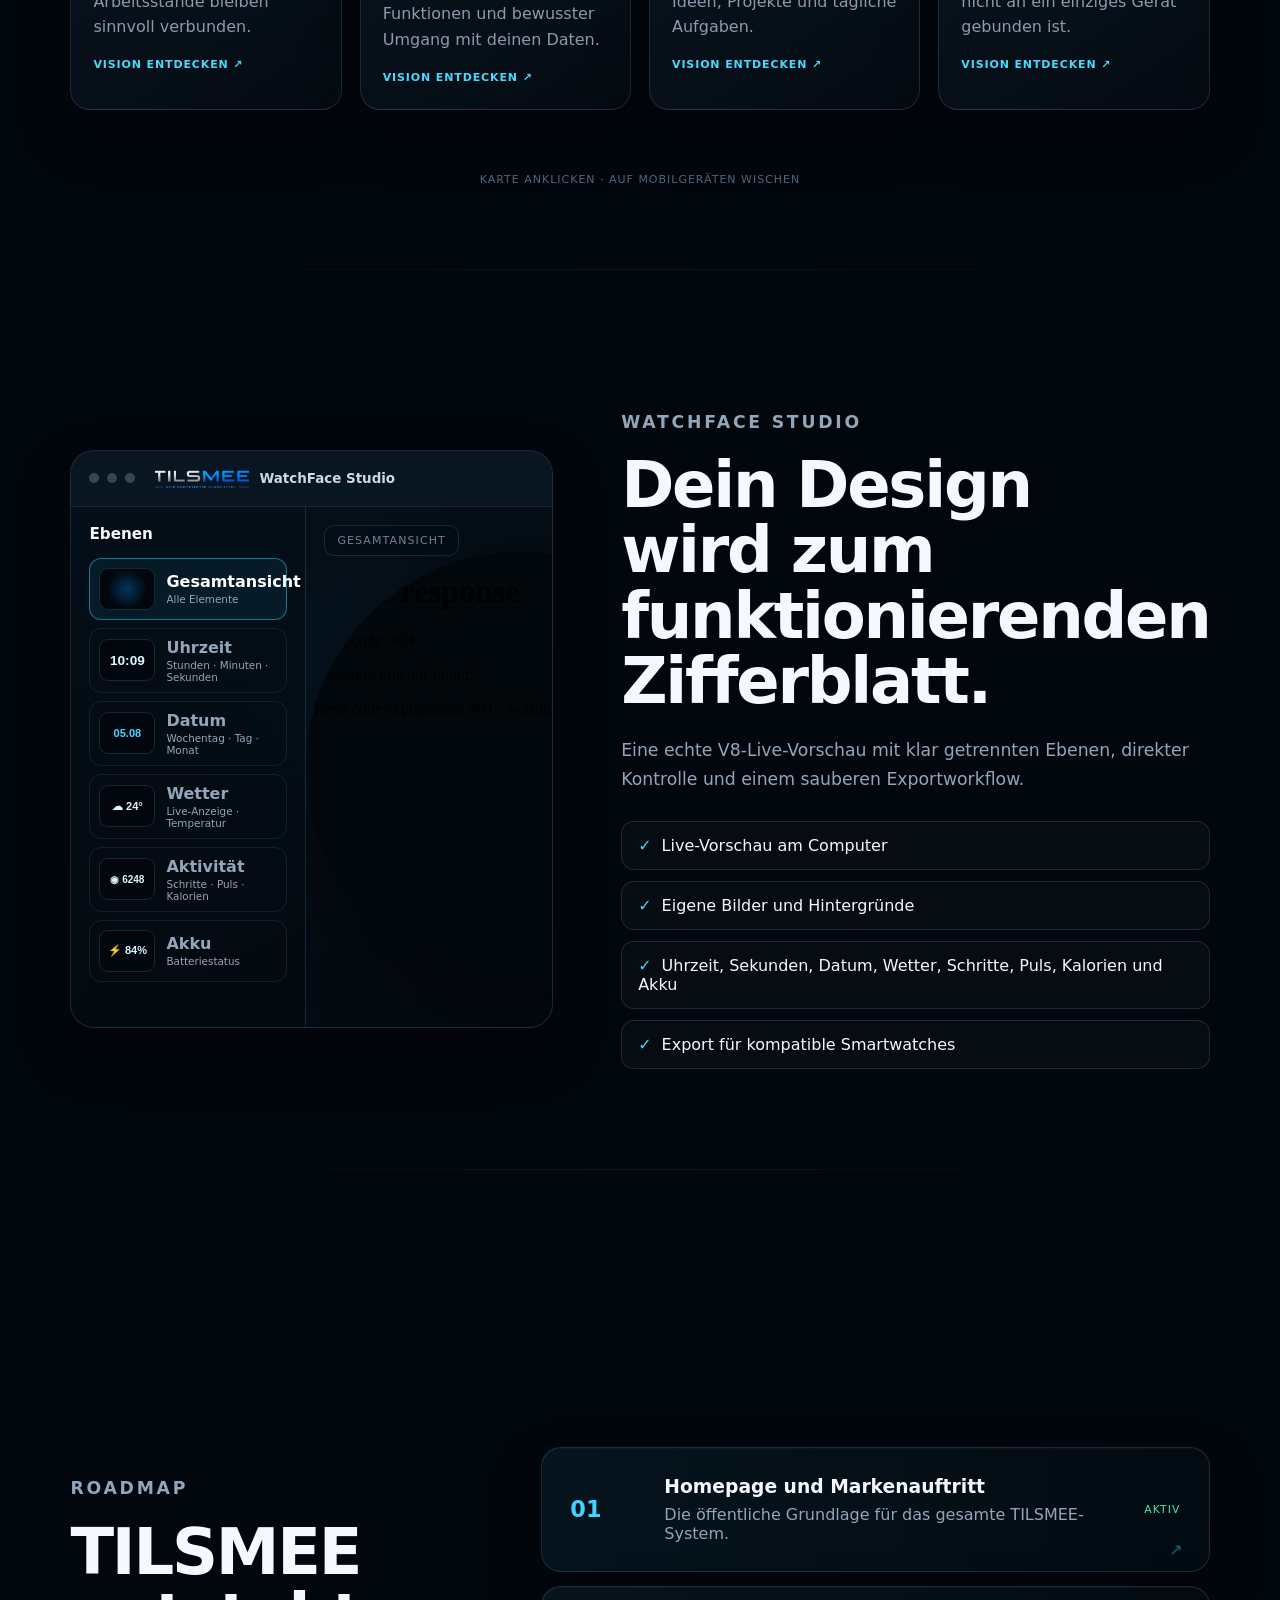
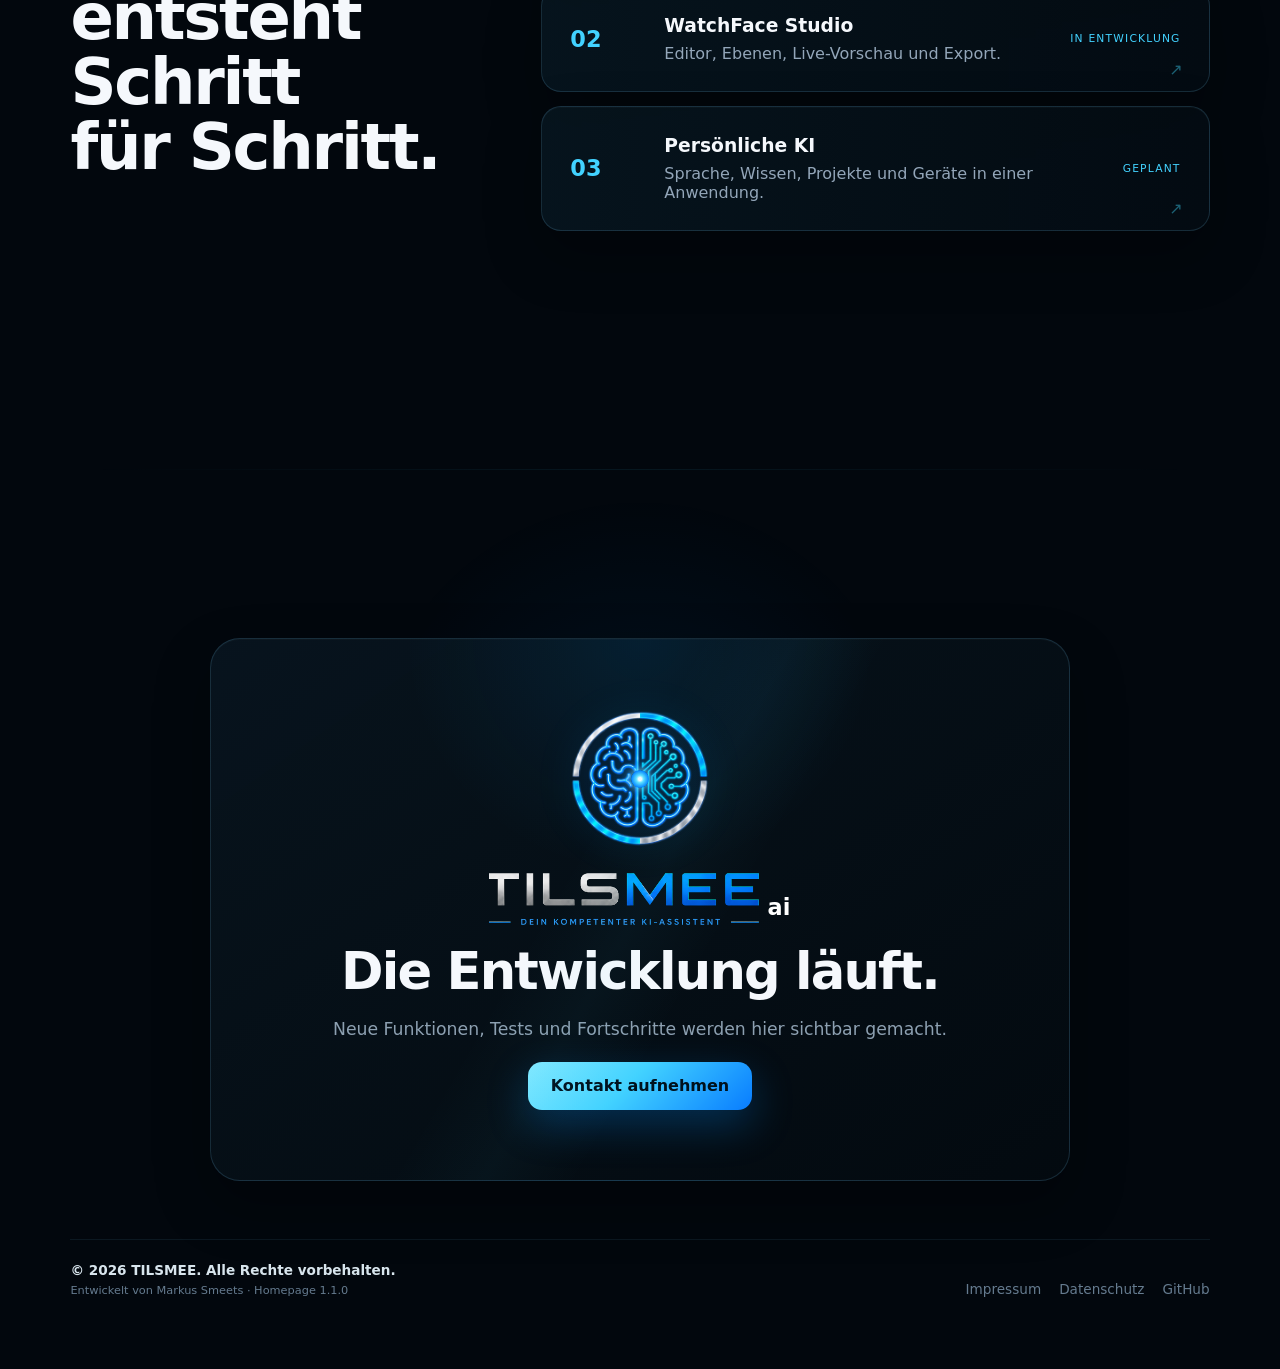
==== commit e39f3064: "Add files via upload" ====
--- a/index.html
+++ b/index.html
@@ -6,25 +6,37 @@
   <meta name="theme-color" content="#03070c">
   <meta name="description" content="TILSMEE ai – dein persönlicher KI-Assistent auf jedem Gerät.">
   <title>TILSMEE ai | Dein persönlicher KI-Assistent</title>
-  <link rel="icon" href="tilsmee-emblem.png">
+  <link rel="icon" type="image/png" sizes="32x32" href="brain-master.png">
+  <link rel="shortcut icon" href="brain-master.png">
+  <link rel="icon" href="brain-master.png">
   <link rel="stylesheet" href="style.css">
 </head>
 <body>
   <div class="loader" id="loader">
     <div class="loader-mark">
-      <img src="tilsmee-emblem.png" alt="">
+      <img src="brain-master.png" alt="TILSMEE Gehirn">
       <span class="core-dot"></span>
     </div>
+
     <div class="loader-name">
       <img src="tilsmee-wordmark.png" alt="TILSMEE">
       <span class="ai">ai</span>
     </div>
+
+    <p class="loader-subtitle">Dein persönlicher KI-Assistent</p>
+    <p class="loader-version">Version 1.1.0 · Entwickler: Markus Smeets</p>
+
+    <button class="loader-button" id="startButton" type="button">
+      TILSMEE STARTEN
+    </button>
+
+    <p class="loader-hint">Scrollen oder wischen</p>
   </div>
 
   <header class="header">
     <a class="brand" href="#start" aria-label="TILSMEE Startseite">
       <span class="brand-symbol">
-        <img src="tilsmee-emblem.png" alt="">
+        <img src="brain-master.png" alt="">
         <span class="core-dot core-dot-small"></span>
       </span>
       <span class="brand-lockup">
@@ -71,86 +83,314 @@
         <p class="status-line" id="weatherStatus">Wetter wird geladen …</p>
       </div>
 
+      <!-- MASTER 1.1.0 FINAL-CLEAN: V8 Watchface modular eingebunden -->
       <div class="watch-area reveal">
-        <div class="watch-hover" id="watchHover">
+        <div class="smartwatch-hardware" aria-label="TILSMEE Smartwatch">
+          <span class="watch-lug watch-lug-top-left" aria-hidden="true"></span>
+          <span class="watch-lug watch-lug-top-right" aria-hidden="true"></span>
+          <span class="watch-lug watch-lug-bottom-left" aria-hidden="true"></span>
+          <span class="watch-lug watch-lug-bottom-right" aria-hidden="true"></span>
+
+          <span class="watch-side-button" aria-hidden="true">
+            <span class="watch-side-button-detail"></span>
+          </span>
+
           <div class="watch-case">
-            <span class="watch-crown"></span>
-            <div class="watch-glass">
-              <div class="watch-logo">
-                <img src="tilsmee-emblem.png" alt="">
-                <span class="core-dot watch-core"></span>
-              </div>
-
-              <div class="time-row">
-                <span class="time-main" id="timeMain">00:00</span>
-                <span class="time-seconds" id="timeSeconds">00</span>
-              </div>
-
-              <div class="watch-date" id="watchDate">DATUM</div>
-              <div class="watch-weather" id="watchWeather">WETTER WIRD GELADEN</div>
-
-              <div class="metrics">
-                <div class="metric">
-                  <span class="metric-icon">♥</span>
-                  <strong>72</strong>
-                  <small>BPM</small>
-                </div>
-                <div class="metric metric-steps">
-                  <span class="metric-icon">◉</span>
-                  <strong id="stepCounter">0</strong>
-                  <small>SCHRITTE</small>
-                </div>
-                <div class="metric">
-                  <span class="metric-icon">⚡</span>
-                  <strong id="batteryValue">--%</strong>
-                  <small>AKKU</small>
-                </div>
-              </div>
-
-              <div class="watch-wordmark">
-                <img src="tilsmee-wordmark.png" alt="TILSMEE">
-              </div>
-            </div>
-          </div>
-        </div>
-        <p class="watch-hint">Bewege die Maus über die Uhr</p>
+            <span class="watch-case-highlight" aria-hidden="true"></span>
+            <div class="watchframe-module">
+          <iframe
+            id="tilsmeeWatchframe"
+            class="watchframe-iframe"
+            src="watchface/index.html"
+            title="TILSMEE V8 Watchface"
+            loading="eager"
+            scrolling="no">
+          </iframe>
+        </div>
+          </div>
+        </div>
+
+        <div class="watch-assistant" id="watchAssistant" aria-live="polite">
+          <span class="watch-assistant-dot"></span>
+          <span>Wie kann ich dir helfen?</span>
+        </div>
+        <p class="watch-hint">Klicke auf das Gehirn</p>
       </div>
 
       <a class="scroll-next" href="#vision">WEITER<span></span></a>
     </section>
 
-    <section class="panel vision" id="vision">
+    <section class="panel vision vision-v110" id="vision">
       <div class="section-head reveal">
         <p class="eyebrow">DIE VISION</p>
         <h2>Ein persönliches System statt vieler einzelner Werkzeuge.</h2>
-        <p>
-          TILSMEE soll deine Arbeitsweise verstehen, Zusammenhänge erhalten und dir
-          genau dort helfen, wo du gerade bist.
-        </p>
-      </div>
-
-      <div class="feature-grid">
-        <article class="feature-card reveal">
-          <span>01</span>
-          <h3>Persönlich</h3>
-          <p>Projekte, Vorlieben und Arbeitsstände bleiben sinnvoll verbunden.</p>
-        </article>
-        <article class="feature-card reveal">
-          <span>02</span>
-          <h3>Sicher</h3>
-          <p>Klare Kontrolle, nachvollziehbare Funktionen und bewusster Umgang mit Daten.</p>
-        </article>
-        <article class="feature-card reveal">
-          <span>03</span>
-          <h3>Überall</h3>
-          <p>Computer, Smartphone und Smartwatch werden Teil eines gemeinsamen Systems.</p>
-        </article>
-        <article class="feature-card reveal">
-          <span>04</span>
-          <h3>Zukunftssicher</h3>
-          <p>Modular aufgebaut und Schritt für Schritt erweiterbar.</p>
-        </article>
-      </div>
+        <p>TILSMEE soll deine Arbeitsweise verstehen, Zusammenhänge erhalten und dir genau dort helfen, wo du gerade bist.</p>
+      </div>
+
+      <div class="vision-deck" id="visionDeck">
+        <button class="vision-card-v110 reveal" data-vision="0" type="button"><span>01</span><h3>Persönlich</h3><p>Projekte, Vorlieben und Arbeitsstände bleiben sinnvoll verbunden.</p><b>VISION ENTDECKEN ↗</b></button>
+        <button class="vision-card-v110 reveal" data-vision="1" type="button"><span>02</span><h3>Privat</h3><p>Klare Kontrolle, nachvollziehbare Funktionen und bewusster Umgang mit deinen Daten.</p><b>VISION ENTDECKEN ↗</b></button>
+        <button class="vision-card-v110 reveal" data-vision="2" type="button"><span>03</span><h3>Alltag</h3><p>TILSMEE begleitet Arbeit, Ideen, Projekte und tägliche Aufgaben.</p><b>VISION ENTDECKEN ↗</b></button>
+        <button class="vision-card-v110 reveal" data-vision="3" type="button"><span>04</span><h3>Geräte</h3><p>Eine persönliche KI, die nicht an ein einziges Gerät gebunden ist.</p><b>VISION ENTDECKEN ↗</b></button>
+      </div>
+
+      <div class="vision-focus" id="visionFocus" aria-hidden="true">
+        <button class="vision-x" id="visionX" type="button" aria-label="Schließen">×</button>
+        <button class="vision-arrow" id="visionPrev" type="button" aria-label="Zurück">‹</button>
+        <div class="vision-focus-content">
+          <small id="visionCount">01 / 04</small><em id="visionKicker">PERSÖNLICH</em>
+          <h3 id="visionTitle"></h3><p id="visionText"></p><div class="vision-demo-v110" id="visionDemo"></div>
+        </div>
+        <button class="vision-arrow" id="visionNext" type="button" aria-label="Weiter">›</button>
+        <div class="device-concept-panel" id="deviceConceptPanel" aria-hidden="true">
+          <button class="device-concept-close" id="deviceConceptClose" type="button" aria-label="Smartphone-Demo schließen">×</button>
+
+          <div class="device-concept-copy">
+            <span class="device-concept-label">ZUKUNFTSVISION · KONZEPT</span>
+            <h4>TILSMEE auf deinem Smartphone.</h4>
+            <p>Dein persönlicher Begleiter für unterwegs. Projekte, Wissen und Geräte bleiben mit dir verbunden.</p>
+          </div>
+
+          <div class="phone-concept" aria-label="TILSMEE Smartphone Zukunftskonzept">
+            <div class="phone-shell">
+              <div class="phone-speaker"></div>
+              <div class="phone-camera"></div>
+
+              <div class="phone-screen">
+                <div class="phone-status">
+                  <span>09:41</span>
+                  <span class="phone-status-right">● 5G ▰</span>
+                </div>
+
+                <div class="phone-tilsmee-head">
+                  <img src="brain-master.png" alt="TILSMEE">
+                  <div>
+                    <strong>TILSMEE</strong>
+                    <small>Persönlicher KI-Assistent</small>
+                  </div>
+                  <span class="phone-ready-dot" aria-hidden="true"></span>
+                </div>
+
+                <div class="phone-greeting">
+                  <span>Guten Abend.</span>
+                  <h5>Wie kann ich dir helfen?</h5>
+                </div>
+
+                <div class="phone-action-grid">
+                  <div class="phone-action">
+                    <span class="phone-action-icon">▦</span>
+                    <strong>Projekte</strong>
+                    <small>Weiterarbeiten</small>
+                  </div>
+                  <div class="phone-action">
+                    <span class="phone-action-icon">◎</span>
+                    <strong>Wissen</strong>
+                    <small>Alles verbunden</small>
+                  </div>
+                  <div class="phone-action">
+                    <span class="phone-action-icon">⌁</span>
+                    <strong>Geräte</strong>
+                    <small>Überall dabei</small>
+                  </div>
+                </div>
+
+                <div class="phone-context-card">
+                  <span class="phone-context-kicker">WEITERMACHEN</span>
+                  <strong>TILSMEE Homepage 1.1.0</strong>
+                  <small>Letzter Stand wurde gespeichert.</small>
+                </div>
+
+                <div class="phone-input">
+                  <span>Nachricht an TILSMEE …</span>
+                  <span class="phone-mic">◉</span>
+                </div>
+              </div>
+            </div>
+          </div>
+        </div>
+
+        <div class="watch-concept-panel" id="watchConceptPanel" aria-hidden="true">
+          <button class="watch-concept-close" id="watchConceptClose" type="button" aria-label="Smartwatch-Demo schließen">×</button>
+          <div class="watch-concept-copy">
+            <span class="device-concept-label">ZUKUNFTSVISION · KONZEPT</span>
+            <h4>TILSMEE an deinem Handgelenk.</h4>
+            <p>Dein persönlicher Begleiter direkt an deiner Smartwatch. Zeit, Informationen und der direkte Zugang zu TILSMEE bleiben immer griffbereit.</p>
+          </div>
+          <div class="watch-concept-visual" id="watchConceptVisual" role="button" tabindex="0" aria-label="Smartwatch vergrößern">
+            <div class="smartwatch-hardware concept-watch" aria-label="TILSMEE Smartwatch Zukunftskonzept">
+              <span class="watch-lug watch-lug-top-left" aria-hidden="true"></span><span class="watch-lug watch-lug-top-right" aria-hidden="true"></span>
+              <span class="watch-lug watch-lug-bottom-left" aria-hidden="true"></span><span class="watch-lug watch-lug-bottom-right" aria-hidden="true"></span>
+              <span class="watch-side-button" aria-hidden="true"><span class="watch-side-button-detail"></span></span>
+              <div class="watch-case"><span class="watch-case-highlight" aria-hidden="true"></span>
+                <div class="watchframe-module"><iframe class="watchframe-iframe" src="watchface/index.html" title="TILSMEE Smartwatch Zukunftsvision" loading="eager" scrolling="no"></iframe></div>
+              </div>
+            </div>
+          </div>
+        </div>
+
+        <div class="pc-concept-panel" id="pcConceptPanel" aria-hidden="true">
+          <button class="pc-concept-close" id="pcConceptClose" type="button" aria-label="PC-Demo schließen">×</button>
+          <div class="pc-concept-copy">
+            <span class="device-concept-label">ZUKUNFTSVISION · KONZEPT</span>
+            <h4>Dein persönlicher Arbeitsraum.</h4>
+            <p>TILSMEE auf dem PC verbindet Projekte, Wissen, Aufgaben und deine Geräte in einer gemeinsamen persönlichen Arbeitsoberfläche.</p>
+          </div>
+          <div class="pc-concept-visual" id="pcConceptVisual" role="button" tabindex="0" aria-label="PC-Demo vergrößern">
+            <div class="pc-device">
+              <div class="pc-monitor">
+                <div class="pc-screen">
+                  <div class="pc-topbar">
+                    <div class="pc-brand"><img src="brain-master.png" alt=""><span>TILSMEE</span></div>
+                    <span class="pc-ready"><i></i> BEREIT</span>
+                  </div>
+                  <div class="pc-layout">
+                    <aside class="pc-sidebar">
+                      <b>ARBEITSRAUM</b>
+                      <span class="active">⌂ Übersicht</span>
+                      <span>▦ Projekte</span>
+                      <span>◎ Wissen</span>
+                      <span>✓ Aufgaben</span>
+                      <span>⌁ Geräte</span>
+                    </aside>
+                    <main class="pc-main">
+                      <small>GUTEN MORGEN</small>
+                      <h5>Wie kann ich dir helfen?</h5>
+                      <div class="pc-cards">
+                        <div><em>AKTUELLES PROJEKT</em><strong>TILSMEE Homepage</strong><span>Vision · Geräte · PC</span></div>
+                        <div><em>NÄCHSTER SCHRITT</em><strong>Weiterarbeiten</strong><span>Dein Stand ist bereit.</span></div>
+                      </div>
+                      <div class="pc-work">
+                        <div class="pc-work-head"><strong>Deine Bereiche</strong><span>Alles verbunden</span></div>
+                        <div class="pc-work-grid">
+                          <span><b>12</b> Projekte</span>
+                          <span><b>∞</b> Wissen</span>
+                          <span><b>04</b> Geräte</span>
+                        </div>
+                      </div>
+                      <div class="pc-input"><span>Nachricht an TILSMEE …</span><b>◉</b></div>
+                    </main>
+                  </div>
+                </div>
+              </div>
+              <div class="pc-neck"></div>
+              <div class="pc-base"></div>
+            </div>
+          </div>
+        </div>
+
+        <div class="auto-concept-panel" id="autoConceptPanel" aria-hidden="true">
+          <button class="auto-concept-close" id="autoConceptClose" type="button" aria-label="Auto-Infotainment-Demo schließen">×</button>
+
+          <div class="auto-concept-copy">
+            <span class="device-concept-label">ZUKUNFTSVISION · KONZEPT</span>
+            <h4>TILSMEE begleitet dich auch im Auto.</h4>
+            <p>Eine persönliche KI im Fahrzeug: Navigation, Musik, Telefon und Assistenz direkt im Infotainment-System.</p>
+          </div>
+
+          <div class="cockpit-concept" aria-label="TILSMEE Auto-Cockpit Zukunftskonzept">
+            <div class="dashboard-shell">
+              <div class="dashboard-top">
+                <div class="driver-cluster">
+                  <div class="cluster-arc"></div>
+                  <div class="cluster-speed">82</div>
+                  <div class="cluster-unit">km/h</div>
+                  <div class="cluster-small">D · 12°C</div>
+                </div>
+
+                <div class="infotainment-frame" id="infotainmentFrame" role="button" tabindex="0" aria-label="Auto-Infotainment vergrößern">
+                  <div class="infotainment-screen">
+                    <div class="car-topbar">
+                      <div class="car-brand">
+                        <img src="brain-master.png" alt="TILSMEE">
+                        <div>
+                          <strong>TILSMEE</strong>
+                          <small>Auto-Infotainment</small>
+                        </div>
+                      </div>
+                      <div class="car-clock">10:09</div>
+                    </div>
+
+                    <div class="car-main">
+                      <div class="car-assistant">
+                        <span class="car-kicker">GUTEN MORGEN</span>
+                        <h5>Wohin darf ich dich begleiten?</h5>
+                        <p>TILSMEE ist bereit.</p>
+                      </div>
+
+                      <div class="car-grid">
+                        <div class="car-card"><span class="car-icon">⌖</span><strong>Navigation</strong><small>Ziel wählen</small></div>
+                        <div class="car-card"><span class="car-icon">♫</span><strong>Musik</strong><small>Wiedergabe</small></div>
+                        <div class="car-card"><span class="car-icon">◔</span><strong>Telefon</strong><small>Verbunden</small></div>
+                        <div class="car-card"><span class="car-icon">◎</span><strong>TILSMEE</strong><small>Persönliche Assistenz</small></div>
+                      </div>
+
+                      <div class="car-detail-grid">
+                        <section class="car-detail car-nav-detail" aria-label="Navigation Vorschau">
+                          <div class="nav-map">
+                            <span class="nav-road nav-road-a"></span>
+                            <span class="nav-road nav-road-b"></span>
+                            <span class="nav-road nav-road-c"></span>
+                            <span class="nav-route nav-route-a"></span>
+                            <span class="nav-route nav-route-b"></span>
+                            <span class="nav-position">➤</span>
+                          </div>
+                          <div class="nav-info">
+                            <strong>Geldern Zentrum</strong>
+                            <span>12 Min · 6,8 km</span>
+                          </div>
+                        </section>
+
+                        <section class="car-detail car-music-detail" aria-label="Aktuell gespielte Musik">
+                          <span class="music-kicker">JETZT LÄUFT</span>
+                          <strong>Me, Myself and I</strong>
+                          <span class="music-artist">Blackmagic Smeety</span>
+                          <div class="music-progress" data-music-progress><i></i></div>
+                          <div class="music-controls">
+                            <span data-music-current>0:00</span>
+                            <button class="music-play-toggle" type="button" aria-label="Me, Myself and I abspielen">▶</button>
+                            <span data-music-duration>4:36</span>
+                          </div>
+                          <audio id="visionMusicPlayer" preload="metadata" src="music/me-myself-and-i.mp3"></audio>
+                        </section>
+
+                        <section class="car-detail car-phone-detail" aria-label="Telefon Status">
+                          <div class="phone-status-dot"></div>
+                          <strong>Telefon verbunden</strong>
+                          <span>Samsung S25</span>
+                        </section>
+
+                        <section class="car-detail car-calendar-detail" aria-label="Heutige Termine">
+                          <div class="calendar-head">
+                            <span>HEUTE</span>
+                            <strong>22 AUG</strong>
+                          </div>
+                          <div class="calendar-item"><time>10:30</time><span>Termin</span></div>
+                          <div class="calendar-item"><time>14:00</time><span>Projekt TILSMEE</span></div>
+                          <div class="calendar-item"><time>18:00</time><span>Erinnerung</span></div>
+                        </section>
+                      </div>
+
+                      <div class="car-bottomline">
+                        <span>Innenraum 21°C</span>
+                        <span class="car-ready"><i></i> TILSMEE BEREIT</span>
+                      </div>
+                    </div>
+                  </div>
+                </div>
+
+                <div class="passenger-trim"></div>
+              </div>
+
+              <div class="dashboard-lower">
+                <div class="steering-wheel"><div class="steering-center"></div></div>
+                <div class="console-strip"><span></span><span></span><span></span></div>
+              </div>
+            </div>
+          </div>
+        </div>
+
+      </div>
+      <p class="vision-hint-v110">Karte anklicken · auf Mobilgeräten wischen</p>
     </section>
 
     <section class="panel studio" id="studio">
@@ -166,66 +406,60 @@
         <div class="studio-body">
           <aside class="layers">
             <h3>Ebenen</h3>
-
             <button class="layer active" data-layer="all">
               <span class="layer-preview preview-bg"></span>
               <span><b>Gesamtansicht</b><small>Alle Elemente</small></span>
             </button>
             <button class="layer" data-layer="time">
               <span class="layer-preview preview-time">10:09</span>
-              <span><b>Uhrzeit</b><small>Schrift & Position</small></span>
+              <span><b>Uhrzeit</b><small>Stunden · Minuten · Sekunden</small></span>
             </button>
             <button class="layer" data-layer="date">
               <span class="layer-preview preview-date">05.08</span>
-              <span><b>Datum</b><small>Format & Größe</small></span>
+              <span><b>Datum</b><small>Wochentag · Tag · Monat</small></span>
             </button>
             <button class="layer" data-layer="weather">
               <span class="layer-preview preview-weather">☁ 24°</span>
-              <span><b>Wetter</b><small>Symbol & Temperatur</small></span>
+              <span><b>Wetter</b><small>Live-Anzeige · Temperatur</small></span>
             </button>
-            <button class="layer" data-layer="steps">
+            <button class="layer" data-layer="metrics">
               <span class="layer-preview preview-steps">◉ 6248</span>
-              <span><b>Schritte</b><small>Zähler & Position</small></span>
+              <span><b>Aktivität</b><small>Schritte · Puls · Kalorien</small></span>
             </button>
             <button class="layer" data-layer="battery">
               <span class="layer-preview preview-battery">⚡ 84%</span>
-              <span><b>Akku</b><small>Live-Systemwert</small></span>
+              <span><b>Akku</b><small>Batteriestatus</small></span>
             </button>
           </aside>
 
           <div class="editor-stage">
             <div class="stage-label" id="stageLabel">Gesamtansicht</div>
-            <div class="editor-watch" id="editorWatch" data-active="all">
-              <div class="editor-logo editor-item" data-item="logo">
-                <img src="tilsmee-emblem.png" alt="">
-                <span class="core-dot editor-core"></span>
-              </div>
-              <div class="editor-time editor-item" data-item="time">10:09</div>
-              <div class="editor-date editor-item" data-item="date">05. AUGUST 2026</div>
-              <div class="editor-weather editor-item" data-item="weather">☁ 24 °C</div>
-              <div class="editor-metrics">
-                <span class="editor-item" data-item="steps">◉ 6.248</span>
-                <span class="editor-item" data-item="battery">⚡ 84 %</span>
-              </div>
-              <div class="editor-wordmark editor-item" data-item="logo">
-                <img src="tilsmee-wordmark.png" alt="TILSMEE">
-              </div>
+            <div class="editor-watch-v8" id="editorWatch" data-active="all">
+              <iframe
+                class="studio-watchframe-iframe"
+                id="studioWatchframe"
+                src="watchface/index.html"
+                title="TILSMEE V8 WatchFace Studio Vorschau"
+                loading="eager"
+                scrolling="no"></iframe>
+              <div class="studio-watch-overlay" id="studioWatchOverlay" aria-hidden="true"></div>
             </div>
           </div>
         </div>
+      </div>
       </div>
 
       <div class="studio-copy reveal">
         <p class="eyebrow">WATCHFACE STUDIO</p>
         <h2>Dein Design wird zum funktionierenden Zifferblatt.</h2>
         <p>
-          Ein klarer Editor mit frei positionierbaren Elementen, echter Vorschau
+          Eine echte V8-Live-Vorschau mit klar getrennten Ebenen, direkter Kontrolle
           und einem sauberen Exportworkflow.
         </p>
         <ul>
           <li>Live-Vorschau am Computer</li>
           <li>Eigene Bilder und Hintergründe</li>
-          <li>Uhrzeit, Datum, Wetter, Schritte und Akku</li>
+          <li>Uhrzeit, Sekunden, Datum, Wetter, Schritte, Puls, Kalorien und Akku</li>
           <li>Export für kompatible Smartwatches</li>
         </ul>
       </div>
@@ -238,28 +472,36 @@
       </div>
 
       <div class="timeline">
-        <article class="timeline-row reveal">
+        <button class="timeline-row timeline-action reveal" type="button" data-roadmap="homepage" aria-label="Homepage und Markenauftritt öffnen">
           <span>01</span>
           <div><h3>Homepage und Markenauftritt</h3><p>Die öffentliche Grundlage für das gesamte TILSMEE-System.</p></div>
           <small class="state-active">AKTIV</small>
-        </article>
-        <article class="timeline-row reveal">
+          <i class="timeline-open" aria-hidden="true">↗</i>
+        </button>
+        <button class="timeline-row timeline-action reveal" type="button" data-roadmap="studio" aria-label="Zum WatchFace Studio">
           <span>02</span>
           <div><h3>WatchFace Studio</h3><p>Editor, Ebenen, Live-Vorschau und Export.</p></div>
           <small>IN ENTWICKLUNG</small>
-        </article>
-        <article class="timeline-row reveal">
+          <i class="timeline-open" aria-hidden="true">↗</i>
+        </button>
+        <button class="timeline-row timeline-action reveal" type="button" data-roadmap="ai" aria-label="Persönliche KI Zukunftsvision öffnen">
           <span>03</span>
           <div><h3>Persönliche KI</h3><p>Sprache, Wissen, Projekte und Geräte in einer Anwendung.</p></div>
           <small>GEPLANT</small>
-        </article>
+          <i class="timeline-open" aria-hidden="true">↗</i>
+        </button>
+      </div>
+
+      <div class="roadmap-modal" id="roadmapModal" aria-hidden="true">
+        <button class="roadmap-modal-close" id="roadmapModalClose" type="button" aria-label="Roadmap-Ansicht schließen">×</button>
+        <div class="roadmap-modal-inner" id="roadmapModalInner"></div>
       </div>
     </section>
 
     <section class="panel contact" id="kontakt">
       <div class="contact-box reveal">
         <div class="contact-symbol">
-          <img src="tilsmee-emblem.png" alt="">
+          <img src="brain-master.png" alt="">
           <span class="core-dot"></span>
         </div>
 
@@ -276,7 +518,7 @@
       <footer>
         <div>
           <strong>© 2026 TILSMEE. Alle Rechte vorbehalten.</strong>
-          <small>Entwickelt von Markus Smeets · Layout RC1</small>
+          <small>Entwickelt von Markus Smeets · Homepage 1.1.0</small>
         </div>
         <nav>
           <a href="impressum.html">Impressum</a>
@@ -287,6 +529,39 @@
     </section>
   </main>
 
-  <script src="script.js"></script>
-</body>
+  <div class="phone-zoom-backdrop" id="phoneZoomBackdrop" aria-hidden="true">
+    <button class="phone-zoom-close" id="phoneZoomClose" type="button" aria-label="Smartphone-Detailansicht schließen">×</button>
+    <div class="phone-zoom-stage" id="phoneZoomStage" role="dialog" aria-modal="true" aria-label="TILSMEE Smartphone Detailansicht">
+      <div class="phone-zoom-label">ZUKUNFTSVISION · DETAILANSICHT</div>
+      <div id="phoneZoomMount"></div>
+    </div>
+  </div>
+
+  <div class="watch-zoom-backdrop" id="watchZoomBackdrop" aria-hidden="true">
+    <button class="phone-zoom-close" id="watchZoomClose" type="button" aria-label="Smartwatch-Detailansicht schließen">×</button>
+    <div class="watch-zoom-stage" role="dialog" aria-modal="true" aria-label="TILSMEE Smartwatch Detailansicht">
+      <div class="phone-zoom-label">ZUKUNFTSVISION · DETAILANSICHT</div>
+      <div id="watchZoomMount"></div>
+    </div>
+  </div>
+
+
+  <div class="pc-zoom-backdrop" id="pcZoomBackdrop" aria-hidden="true">
+    <button class="pc-zoom-close" id="pcZoomClose" type="button" aria-label="PC-Detailansicht schließen">×</button>
+    <div class="pc-zoom-stage" role="dialog" aria-modal="true" aria-label="TILSMEE PC Detailansicht">
+      <div class="pc-zoom-label">ZUKUNFTSVISION · DETAILANSICHT</div>
+      <div id="pcZoomMount"></div>
+    </div>
+  </div>
+
+
+  <div class="auto-zoom-backdrop" id="autoZoomBackdrop" aria-hidden="true">
+    <button class="auto-zoom-close" id="autoZoomClose" type="button" aria-label="Infotainment-Detailansicht schließen">×</button>
+    <div class="auto-zoom-stage" role="dialog" aria-modal="true" aria-label="TILSMEE Auto-Infotainment Detailansicht">
+      <div class="auto-zoom-label">ZUKUNFTSVISION · INFOTAINMENT-FOKUS</div>
+      <div id="autoZoomMount"></div>
+    </div>
+  </div>
+
+  <script src="script.js"></script></body>
 </html>
--- a/style.css
+++ b/style.css
@@ -455,3 +455,2735 @@
     width: 100%;
   }
 }
+
+
+/* =========================================================
+   TILSMEE WATCHFACE BUILD 7 – MODULARE HOMEPAGE-INTEGRATION
+   Nur der bisherige Uhrbereich der Startseite wird ersetzt.
+   ========================================================= */
+
+.watchframe-module{
+  width:min(560px,43vw);
+  aspect-ratio:1;
+  position:relative;
+  display:grid;
+  place-items:center;
+}
+
+.watchframe-iframe{
+  display:block;
+  width:100%;
+  height:100%;
+  border:0;
+  background:transparent;
+  border-radius:50%;
+  overflow:hidden;
+}
+
+@media (max-width: 980px){
+  .watchframe-module{
+    width:min(560px,84vw);
+  }
+}
+
+@media (max-width: 620px){
+  .watchframe-module{
+    width:92vw;
+  }
+}
+
+
+/* =========================================================
+   TILSMEE HOMEPAGE 1.1.0 – PUNKT 1
+   Neuer Startscreen, sonst nichts.
+   ========================================================= */
+
+.loader{
+  position:fixed;
+  inset:0;
+  z-index:99999;
+  display:flex;
+  flex-direction:column;
+  align-items:center;
+  justify-content:center;
+  min-height:100vh;
+  padding:32px;
+  background:
+    radial-gradient(circle at 50% 38%, rgba(0,122,255,.10), transparent 26%),
+    radial-gradient(circle at 50% 55%, rgba(0,210,255,.035), transparent 34%),
+    #02070d;
+  opacity:1;
+  visibility:visible;
+  pointer-events:auto;
+  transition:opacity .85s ease, visibility .85s ease;
+}
+
+.loader.hidden{
+  opacity:0;
+  visibility:hidden;
+  pointer-events:none;
+}
+
+.loader-mark{
+  margin-bottom:26px;
+}
+
+.loader-mark img{
+  width:112px;
+  height:112px;
+  object-fit:contain;
+}
+
+.loader-name{
+  display:flex;
+  align-items:flex-end;
+  justify-content:center;
+  gap:8px;
+}
+
+.loader-name img{
+  width:min(330px,66vw);
+  height:auto;
+}
+
+.loader-name .ai{
+  font-size:28px;
+  line-height:1;
+  margin-bottom:5px;
+}
+
+.loader-subtitle{
+  margin:22px 0 0;
+  font-size:clamp(18px,1.5vw,25px);
+  font-weight:400;
+  color:#f4f8fc;
+  letter-spacing:.02em;
+  text-align:center;
+}
+
+.loader-version{
+  margin:10px 0 0;
+  font-size:clamp(12px,.9vw,15px);
+  color:#718298;
+  letter-spacing:.05em;
+  text-align:center;
+}
+
+.loader-button{
+  margin-top:34px;
+  padding:17px 38px;
+  border:1px solid rgba(85,220,255,.5);
+  border-radius:14px;
+  background:linear-gradient(100deg,#43d7ff 0%,#0b8cff 100%);
+  color:#00111d;
+  font:inherit;
+  font-size:17px;
+  font-weight:800;
+  letter-spacing:.035em;
+  cursor:pointer;
+  box-shadow:
+    0 0 0 rgba(0,183,255,0),
+    0 14px 35px rgba(0,105,255,.18);
+  transition:
+    transform .22s ease,
+    box-shadow .22s ease,
+    filter .22s ease;
+}
+
+.loader-button:hover{
+  transform:translateY(-2px) scale(1.025);
+  filter:brightness(1.08);
+  box-shadow:
+    0 0 28px rgba(0,183,255,.38),
+    0 16px 40px rgba(0,105,255,.24);
+}
+
+.loader-button:active{
+  transform:translateY(0) scale(.99);
+}
+
+.loader-hint{
+  margin:22px 0 0;
+  color:#64778d;
+  font-size:13px;
+  letter-spacing:.08em;
+  text-transform:uppercase;
+}
+
+@media (max-width: 620px){
+  .loader{
+    padding:24px;
+  }
+
+  .loader-mark img{
+    width:92px;
+    height:92px;
+  }
+
+  .loader-name .ai{
+    font-size:23px;
+  }
+
+  .loader-button{
+    width:min(340px,86vw);
+  }
+}
+
+/* V1.1.0 Punkt 1 – Core-Punkt exakt im Splash-Gehirn zentrieren.
+   Nur die Loader-Geometrie wird angeglichen; Bild und übriges Layout bleiben unverändert. */
+.loader-mark{
+  width:112px;
+  height:112px;
+}
+.loader-mark .core-dot{
+  left:50%;
+  top:50%;
+  transform:translate(-50%,-50%);
+}
+
+
+/* =========================================================
+   TILSMEE HOMEPAGE 1.1.0 – PUNKT 2
+   Gehirn-Klick auf der Startuhr
+   ========================================================= */
+
+.watch-area{
+  position:relative;
+}
+
+.watch-assistant{
+  position:absolute;
+  left:50%;
+  top:50%;
+  transform:translate(-50%,-50%) scale(.96);
+  display:flex;
+  align-items:center;
+  gap:10px;
+  padding:12px 18px;
+  border:1px solid rgba(59,214,255,.62);
+  border-radius:999px;
+  background:rgba(2,7,13,.94);
+  color:#f7fbff;
+  font-size:14px;
+  font-weight:600;
+  letter-spacing:.015em;
+  white-space:nowrap;
+  opacity:0;
+  visibility:hidden;
+  pointer-events:none;
+  z-index:30;
+  box-shadow:
+    0 0 0 rgba(0,178,255,0),
+    0 12px 32px rgba(0,0,0,.34);
+  transition:
+    opacity .22s ease,
+    transform .22s ease,
+    visibility .22s ease,
+    box-shadow .22s ease;
+}
+
+.watch-assistant.show{
+  opacity:1;
+  visibility:visible;
+  transform:translate(-50%,-50%) scale(1);
+  box-shadow:
+    0 0 22px rgba(0,178,255,.22),
+    0 14px 38px rgba(0,0,0,.40);
+}
+
+.watch-assistant-dot{
+  width:9px;
+  height:9px;
+  border-radius:50%;
+  background:#39d7ff;
+  box-shadow:
+    0 0 8px rgba(57,215,255,.9),
+    0 0 16px rgba(0,131,255,.55);
+}
+
+.watchframe-module.tilsmee-activated{
+  animation:watchActivatePulse .52s ease-out;
+}
+
+@keyframes watchActivatePulse{
+  0%{filter:brightness(1)}
+  45%{
+    filter:
+      brightness(1.10)
+      drop-shadow(0 0 12px rgba(53,211,255,.24));
+  }
+  100%{filter:brightness(1)}
+}
+
+
+/* =========================================================
+   TILSMEE HOMEPAGE 1.1.0 – PUNKT 3
+   Smartwatch-Hardware um die große Startuhr
+   ========================================================= */
+
+.smartwatch-hardware{
+  position:relative;
+  width:min(590px,46vw);
+  aspect-ratio:1;
+  display:grid;
+  place-items:center;
+  isolation:isolate;
+}
+
+.watch-case{
+  position:relative;
+  width:94%;
+  aspect-ratio:1;
+  border-radius:50%;
+  padding:1.45%;
+  background:
+    linear-gradient(145deg,
+      rgba(215,230,240,.72) 0%,
+      rgba(70,88,105,.70) 17%,
+      rgba(17,27,37,.96) 39%,
+      rgba(5,10,16,.98) 58%,
+      rgba(78,96,112,.66) 79%,
+      rgba(220,233,242,.52) 100%);
+  box-shadow:
+    0 28px 58px rgba(0,0,0,.46),
+    0 0 0 1px rgba(205,229,245,.28),
+    0 0 22px rgba(0,143,255,.08),
+    inset 0 0 0 1px rgba(255,255,255,.16),
+    inset 0 -14px 28px rgba(0,0,0,.38);
+  z-index:3;
+}
+
+.watch-case::before{
+  content:"";
+  position:absolute;
+  inset:1.8%;
+  border-radius:50%;
+  border:1px solid rgba(117,205,255,.20);
+  box-shadow:
+    inset 0 0 18px rgba(0,120,255,.09),
+    0 0 0 1px rgba(0,0,0,.50);
+  pointer-events:none;
+  z-index:4;
+}
+
+.watch-case::after{
+  content:"";
+  position:absolute;
+  inset:-.35%;
+  border-radius:50%;
+  border:1px solid rgba(255,255,255,.09);
+  pointer-events:none;
+}
+
+.watch-case-highlight{
+  position:absolute;
+  top:4.6%;
+  left:16%;
+  width:39%;
+  height:7%;
+  border-radius:50%;
+  background:linear-gradient(90deg,transparent,rgba(235,250,255,.13),transparent);
+  filter:blur(5px);
+  transform:rotate(-18deg);
+  pointer-events:none;
+  z-index:5;
+}
+
+.watch-case .watchframe-module{
+  position:absolute;
+  inset:3.15%;
+  width:auto;
+  height:auto;
+  aspect-ratio:1;
+  z-index:2;
+}
+
+.watch-case .watchframe-iframe{
+  width:100%;
+  height:100%;
+  border-radius:50%;
+}
+
+.watch-lug{
+  position:absolute;
+  width:14.5%;
+  height:9%;
+  border-radius:12px;
+  background:
+    linear-gradient(145deg,#758493 0%,#283642 35%,#0b1219 73%,#647381 100%);
+  border:1px solid rgba(217,236,247,.22);
+  box-shadow:
+    0 12px 20px rgba(0,0,0,.38),
+    inset 0 1px 1px rgba(255,255,255,.18),
+    inset 0 -4px 8px rgba(0,0,0,.34);
+  z-index:1;
+}
+
+.watch-lug::after{
+  content:"";
+  position:absolute;
+  left:14%;
+  right:14%;
+  top:43%;
+  height:18%;
+  border-radius:4px;
+  background:rgba(0,0,0,.58);
+}
+
+.watch-lug-top-left{top:1.2%;left:22%;transform:rotate(-19deg)}
+.watch-lug-top-right{top:1.2%;right:22%;transform:rotate(19deg)}
+.watch-lug-bottom-left{bottom:1.2%;left:22%;transform:rotate(19deg)}
+.watch-lug-bottom-right{bottom:1.2%;right:22%;transform:rotate(-19deg)}
+
+.watch-side-button{
+  position:absolute;
+  right:-1.4%;
+  top:43%;
+  width:7.2%;
+  height:13.2%;
+  border-radius:6px 12px 12px 6px;
+  background:
+    linear-gradient(90deg,#18242e 0%,#647786 48%,#b1c0ca 73%,#455562 100%);
+  border:1px solid rgba(223,240,250,.24);
+  box-shadow:
+    7px 9px 16px rgba(0,0,0,.42),
+    inset 0 1px 1px rgba(255,255,255,.24),
+    inset 0 -4px 8px rgba(0,0,0,.34);
+  z-index:2;
+}
+
+.watch-side-button-detail{
+  position:absolute;
+  left:24%;
+  top:12%;
+  width:26%;
+  height:76%;
+  border-radius:4px;
+  background:repeating-linear-gradient(
+    180deg,
+    rgba(3,8,12,.82) 0 4px,
+    rgba(140,164,179,.40) 4px 6px
+  );
+  opacity:.74;
+}
+
+.smartwatch-hardware.tilsmee-activated{
+  animation:watchHardwareActivate .52s ease-out;
+}
+
+@keyframes watchHardwareActivate{
+  0%{filter:brightness(1)}
+  45%{
+    filter:
+      brightness(1.08)
+      drop-shadow(0 0 16px rgba(53,211,255,.18));
+  }
+  100%{filter:brightness(1)}
+}
+
+@media (max-width:980px){
+  .smartwatch-hardware{width:min(590px,86vw)}
+}
+
+@media (max-width:620px){
+  .smartwatch-hardware{width:94vw}
+  .watch-side-button{right:-.6%}
+}
+
+
+/* TILSMEE 1.1.0 — PUNKT 4: INTERAKTIVE VISION */
+.vision-v110{position:relative;overflow:hidden}.vision-deck{display:grid;grid-template-columns:repeat(4,1fr);gap:18px;margin-top:34px;transition:.3s ease}.vision-deck.muted{opacity:.12;filter:blur(2px);transform:scale(.985);pointer-events:none}.vision-card-v110{position:relative;min-height:245px;padding:25px 22px;border:1px solid rgba(116,144,168,.22);border-radius:20px;text-align:left;color:#f5f9fc;background:linear-gradient(145deg,rgba(13,25,36,.92),rgba(4,10,17,.96));font:inherit;cursor:pointer;transition:transform .28s ease,border-color .28s ease,box-shadow .28s ease}.vision-card-v110:hover,.vision-card-v110:focus-visible{transform:translateY(-9px);border-color:rgba(65,215,255,.7);box-shadow:0 22px 50px rgba(0,0,0,.3),0 0 28px rgba(0,160,255,.13);outline:none}.vision-card-v110 span{position:absolute;right:20px;top:18px;color:#607386;font-size:12px;letter-spacing:.16em}.vision-card-v110 h3{margin:58px 0 12px;font-size:22px}.vision-card-v110 p{min-height:72px;color:#899bad;line-height:1.6}.vision-card-v110 b{display:block;margin-top:18px;color:#48d9ff;font-size:11px;letter-spacing:.08em}.vision-focus{position:absolute;left:0;right:0;top:155px;z-index:20;min-height:365px;padding:30px;display:grid;grid-template-columns:56px 1fr 56px;align-items:center;border:1px solid rgba(65,215,255,.38);border-radius:25px;background:radial-gradient(circle at 76% 25%,rgba(0,145,255,.17),transparent 31%),linear-gradient(145deg,rgba(7,18,28,.99),rgba(2,7,13,.995));box-shadow:0 28px 70px rgba(0,0,0,.5);opacity:0;visibility:hidden;transform:translateY(16px) scale(.985);transition:.3s ease}.vision-focus.show{opacity:1;visibility:visible;transform:none}.vision-focus-content{text-align:center;max-width:850px;margin:auto}.vision-focus small{display:block;color:#61768b;letter-spacing:.16em;margin-bottom:15px}.vision-focus em{display:block;color:#47d9ff;font-style:normal;font-size:12px;font-weight:800;letter-spacing:.18em}.vision-focus h3{font-size:clamp(29px,3vw,47px);line-height:1.08;margin:12px auto 16px}.vision-focus p{max-width:730px;margin:auto;color:#9aabba;line-height:1.7}.vision-x{position:absolute;right:18px;top:18px;width:39px;height:39px;border-radius:50%;font-size:25px}.vision-arrow{width:46px;height:72px;border-radius:14px;font-size:34px}.vision-x,.vision-arrow{border:1px solid rgba(105,147,178,.3);background:rgba(5,14,22,.75);color:#dff7ff;cursor:pointer;transition:.2s ease}.vision-x:hover,.vision-arrow:hover{color:#47d9ff;border-color:#47d9ff;box-shadow:0 0 20px rgba(0,160,255,.13)}.vision-demo-v110{display:flex;align-items:center;justify-content:center;gap:11px;flex-wrap:wrap;margin-top:32px}.vision-node-v110{padding:12px 15px;border:1px solid rgba(65,215,255,.4);border-radius:12px;background:rgba(6,16,25,.76);color:#dce9f1;font-size:11px;font-weight:800;letter-spacing:.07em}.vision-node-v110.hot{color:#50ddff;box-shadow:0 0 20px rgba(0,155,255,.13)}.vision-link-v110{width:38px;height:1px;background:#47d9ff;box-shadow:0 0 8px rgba(71,217,255,.35)}.vision-hint-v110{text-align:center;margin-top:18px;color:#52687b;font-size:11px;letter-spacing:.09em;text-transform:uppercase}@media(max-width:900px){.vision-deck{grid-template-columns:repeat(2,1fr)}}@media(max-width:620px){.vision-deck{grid-template-columns:1fr}.vision-focus{position:fixed;inset:18px;min-height:0;grid-template-columns:40px 1fr 40px;padding:20px 10px;z-index:9998}.vision-arrow{width:36px;height:58px}.vision-card-v110{min-height:205px}}
+
+
+/* =========================================================
+   TILSMEE HOMEPAGE 1.1.0 – PUNKT 4.1
+   Smartphone-Zukunftsdemo
+   ========================================================= */
+
+.device-demo-trigger{
+  font:inherit;
+  cursor:pointer;
+  transition:transform .2s ease,border-color .2s ease,color .2s ease,box-shadow .2s ease,background .2s ease;
+}
+
+.device-demo-trigger:hover,
+.device-demo-trigger:focus-visible{
+  transform:translateY(-3px);
+  border-color:rgba(79,222,255,.82)!important;
+  color:#58e0ff!important;
+  background:rgba(8,29,43,.9)!important;
+  box-shadow:0 0 22px rgba(0,156,255,.17);
+  outline:none;
+}
+
+.device-concept-panel{
+  position:absolute;
+  inset:14px;
+  z-index:60;
+  display:grid;
+  grid-template-columns:minmax(280px,.85fr) minmax(300px,1.15fr);
+  align-items:center;
+  gap:34px;
+  padding:34px 48px;
+  border:1px solid rgba(72,215,255,.44);
+  border-radius:24px;
+  background:
+    radial-gradient(circle at 74% 38%,rgba(0,149,255,.16),transparent 29%),
+    linear-gradient(145deg,rgba(4,16,25,.995),rgba(1,6,11,.998));
+  box-shadow:0 32px 80px rgba(0,0,0,.58),0 0 34px rgba(0,160,255,.08);
+  opacity:0;
+  visibility:hidden;
+  transform:translateY(14px) scale(.985);
+  pointer-events:none;
+  transition:opacity .28s ease,visibility .28s ease,transform .28s cubic-bezier(.2,.8,.2,1);
+}
+
+.device-concept-panel.show{
+  opacity:1;
+  visibility:visible;
+  transform:translateY(0) scale(1);
+  pointer-events:auto;
+}
+
+.device-concept-close{
+  position:absolute;
+  top:16px;
+  right:16px;
+  width:38px;
+  height:38px;
+  border:1px solid rgba(102,142,171,.32);
+  border-radius:50%;
+  background:rgba(3,12,19,.78);
+  color:#dff7ff;
+  font-size:25px;
+  line-height:1;
+  cursor:pointer;
+  transition:.2s ease;
+}
+
+.device-concept-close:hover{
+  border-color:rgba(68,218,255,.78);
+  color:#43d7ff;
+  box-shadow:0 0 18px rgba(0,158,255,.13);
+}
+
+.device-concept-copy{
+  max-width:440px;
+}
+
+.device-concept-label{
+  display:block;
+  margin-bottom:15px;
+  color:#43d7ff;
+  font-size:11px;
+  font-weight:800;
+  letter-spacing:.18em;
+}
+
+.device-concept-copy h4{
+  margin:0 0 15px;
+  font-size:clamp(30px,3vw,48px);
+  line-height:1.06;
+}
+
+.device-concept-copy p{
+  margin:0;
+  color:#91a2b3;
+  font-size:15px;
+  line-height:1.7;
+}
+
+.phone-concept{
+  display:grid;
+  place-items:center;
+  min-height:470px;
+}
+
+.phone-shell{
+  position:relative;
+  width:248px;
+  aspect-ratio:.49;
+  padding:8px;
+  border-radius:38px;
+  background:linear-gradient(145deg,#8d9aa5 0%,#28343e 22%,#080d12 55%,#667581 82%,#bac6ce 100%);
+  box-shadow:0 28px 56px rgba(0,0,0,.52),0 0 0 1px rgba(226,242,250,.23),0 0 30px rgba(0,151,255,.10);
+}
+
+.phone-shell::before{
+  content:"";
+  position:absolute;
+  left:-3px;
+  top:115px;
+  width:3px;
+  height:52px;
+  border-radius:3px 0 0 3px;
+  background:#64737e;
+  box-shadow:0 70px 0 #64737e;
+}
+
+.phone-shell::after{
+  content:"";
+  position:absolute;
+  right:-3px;
+  top:138px;
+  width:3px;
+  height:78px;
+  border-radius:0 3px 3px 0;
+  background:#64737e;
+}
+
+.phone-screen{
+  position:relative;
+  height:100%;
+  overflow:hidden;
+  padding:18px 15px 15px;
+  border-radius:31px;
+  background:radial-gradient(circle at 50% 8%,rgba(0,159,255,.13),transparent 24%),linear-gradient(180deg,#06111a,#02070d 62%);
+  color:#eef8ff;
+}
+
+.phone-speaker{
+  position:absolute;
+  top:12px;
+  left:50%;
+  z-index:4;
+  width:52px;
+  height:6px;
+  border-radius:999px;
+  transform:translateX(-50%);
+  background:#05080b;
+}
+
+.phone-camera{
+  position:absolute;
+  top:12px;
+  left:calc(50% + 34px);
+  z-index:4;
+  width:7px;
+  height:7px;
+  border-radius:50%;
+  background:#020609;
+  box-shadow:inset 0 0 3px rgba(0,149,255,.6);
+}
+
+.phone-status{
+  display:flex;
+  justify-content:space-between;
+  align-items:center;
+  margin:3px 5px 17px;
+  color:#90a6b9;
+  font-size:8px;
+  letter-spacing:.03em;
+}
+
+.phone-status-right{color:#71879a}
+
+.phone-tilsmee-head{
+  display:grid;
+  grid-template-columns:36px 1fr 10px;
+  align-items:center;
+  gap:10px;
+  padding-bottom:14px;
+  border-bottom:1px solid rgba(90,134,166,.18);
+}
+
+.phone-tilsmee-head img{
+  width:36px;
+  height:36px;
+  object-fit:cover;
+  border-radius:50%;
+  filter:drop-shadow(0 0 6px rgba(0,166,255,.28));
+}
+
+.phone-tilsmee-head strong{
+  display:block;
+  font-size:12px;
+  letter-spacing:.09em;
+}
+
+.phone-tilsmee-head small{
+  display:block;
+  margin-top:2px;
+  color:#688297;
+  font-size:7px;
+}
+
+.phone-ready-dot{
+  width:7px;
+  height:7px;
+  border-radius:50%;
+  background:#35d9ff;
+  box-shadow:0 0 8px #20baff;
+}
+
+.phone-greeting{padding:30px 2px 22px}
+.phone-greeting span{color:#738ca0;font-size:9px}
+.phone-greeting h5{margin:6px 0 0;font-size:23px;line-height:1.08}
+
+.phone-action-grid{
+  display:grid;
+  grid-template-columns:repeat(3,1fr);
+  gap:7px;
+}
+
+.phone-action{
+  min-width:0;
+  padding:12px 7px 10px;
+  border:1px solid rgba(82,135,171,.22);
+  border-radius:12px;
+  background:rgba(7,20,30,.88);
+  color:#d8e6ef;
+  text-align:left;
+}
+
+.phone-action-icon{
+  display:block;
+  margin-bottom:9px;
+  color:#3fd7ff;
+  font-size:16px;
+}
+
+.phone-action strong{display:block;font-size:8px}
+.phone-action small{
+  display:block;
+  margin-top:3px;
+  overflow:hidden;
+  color:#627b90;
+  font-size:6px;
+  white-space:nowrap;
+  text-overflow:ellipsis;
+}
+
+.phone-context-card{
+  margin-top:12px;
+  padding:13px;
+  border:1px solid rgba(55,209,255,.28);
+  border-radius:13px;
+  background:linear-gradient(135deg,rgba(5,28,42,.92),rgba(5,15,24,.78));
+}
+
+.phone-context-kicker{
+  display:block;
+  margin-bottom:5px;
+  color:#45d9ff;
+  font-size:6px;
+  font-weight:800;
+  letter-spacing:.14em;
+}
+
+.phone-context-card strong{display:block;font-size:9px}
+.phone-context-card small{display:block;margin-top:4px;color:#657f94;font-size:7px}
+
+.phone-input{
+  position:absolute;
+  left:15px;
+  right:15px;
+  bottom:14px;
+  display:flex;
+  align-items:center;
+  justify-content:space-between;
+  height:38px;
+  padding:0 8px 0 12px;
+  border:1px solid rgba(93,135,164,.28);
+  border-radius:14px;
+  background:rgba(5,14,22,.93);
+  color:#60798d;
+  font-size:8px;
+}
+
+.phone-mic{
+  display:grid;
+  place-items:center;
+  width:26px;
+  height:26px;
+  border-radius:9px;
+  background:linear-gradient(135deg,#43d7ff,#0b8cff);
+  color:#00111d;
+  font-size:12px;
+}
+
+@media (max-width:900px){
+  .device-concept-panel{
+    grid-template-columns:1fr 1fr;
+    gap:18px;
+    padding:28px;
+  }
+  .phone-shell{width:215px}
+  .phone-concept{min-height:420px}
+}
+
+@media (max-width:620px){
+  .device-concept-panel{
+    position:fixed;
+    inset:12px;
+    grid-template-columns:1fr;
+    overflow:auto;
+    padding:54px 20px 28px;
+  }
+  .device-concept-copy{text-align:center}
+  .phone-shell{width:225px}
+}
+
+
+/* =========================================================
+   TILSMEE HOMEPAGE 1.1.0 – PUNKT 4.1a
+   Smartphone Detail-Zoom
+   ========================================================= */
+
+.phone-concept{
+  cursor:zoom-in;
+}
+
+.phone-zoom-backdrop{
+  position:fixed;
+  inset:0;
+  z-index:12000;
+  display:grid;
+  place-items:center;
+  padding:28px;
+  background:rgba(0,4,8,.82);
+  backdrop-filter:blur(10px);
+  -webkit-backdrop-filter:blur(10px);
+  opacity:0;
+  visibility:hidden;
+  pointer-events:none;
+  transition:opacity .28s ease, visibility .28s ease;
+}
+
+.phone-zoom-backdrop.show{
+  opacity:1;
+  visibility:visible;
+  pointer-events:auto;
+}
+
+.phone-zoom-stage{
+  position:relative;
+  display:grid;
+  place-items:center;
+  width:min(720px,92vw);
+  max-height:92vh;
+  padding:50px 42px 34px;
+  border:1px solid rgba(69,219,255,.34);
+  border-radius:28px;
+  background:
+    radial-gradient(circle at 50% 36%,rgba(0,157,255,.16),transparent 34%),
+    linear-gradient(145deg,rgba(5,16,25,.985),rgba(1,6,11,.995));
+  box-shadow:
+    0 40px 100px rgba(0,0,0,.65),
+    0 0 42px rgba(0,157,255,.10);
+  transform:scale(.76) translateY(26px);
+  opacity:0;
+  transition:
+    transform .34s cubic-bezier(.16,.84,.22,1),
+    opacity .28s ease;
+}
+
+.phone-zoom-backdrop.show .phone-zoom-stage{
+  transform:scale(1) translateY(0);
+  opacity:1;
+}
+
+.phone-zoom-label{
+  position:absolute;
+  top:18px;
+  left:50%;
+  transform:translateX(-50%);
+  color:#45d9ff;
+  font-size:11px;
+  font-weight:800;
+  letter-spacing:.16em;
+  white-space:nowrap;
+}
+
+.phone-zoom-close{
+  position:fixed;
+  top:28px;
+  right:34px;
+  z-index:12002;
+  width:46px;
+  height:46px;
+  border:1px solid rgba(99,144,176,.38);
+  border-radius:50%;
+  background:rgba(2,10,16,.88);
+  color:#f3fbff;
+  font-size:30px;
+  line-height:1;
+  cursor:pointer;
+  transition:.2s ease;
+}
+
+.phone-zoom-close:hover{
+  color:#45d9ff;
+  border-color:rgba(69,219,255,.8);
+  box-shadow:0 0 22px rgba(0,163,255,.18);
+}
+
+#phoneZoomMount{
+  display:grid;
+  place-items:center;
+  width:100%;
+}
+
+#phoneZoomMount .phone-shell{
+  width:min(420px,58vw);
+  max-height:76vh;
+  transform:none !important;
+  box-shadow:
+    0 34px 70px rgba(0,0,0,.6),
+    0 0 0 1px rgba(226,242,250,.24),
+    0 0 42px rgba(0,151,255,.14);
+}
+
+.phone-zoom-backdrop .phone-screen{
+  font-size:1.35em;
+}
+
+.phone-zoom-backdrop .phone-tilsmee-head img{
+  width:48px;
+  height:48px;
+}
+
+.phone-zoom-backdrop .phone-tilsmee-head strong{
+  font-size:16px;
+}
+
+.phone-zoom-backdrop .phone-tilsmee-head small{
+  font-size:9px;
+}
+
+.phone-zoom-backdrop .phone-greeting span{
+  font-size:11px;
+}
+
+.phone-zoom-backdrop .phone-greeting h5{
+  font-size:34px;
+}
+
+.phone-zoom-backdrop .phone-action strong{
+  font-size:11px;
+}
+
+.phone-zoom-backdrop .phone-action small{
+  font-size:8px;
+}
+
+.phone-zoom-backdrop .phone-context-card strong{
+  font-size:12px;
+}
+
+.phone-zoom-backdrop .phone-context-card small{
+  font-size:9px;
+}
+
+.phone-zoom-backdrop .phone-input{
+  font-size:10px;
+}
+
+@media (max-width:620px){
+  .phone-zoom-backdrop{
+    padding:14px;
+  }
+
+  .phone-zoom-stage{
+    width:100%;
+    max-height:96vh;
+    padding:46px 14px 24px;
+  }
+
+  #phoneZoomMount .phone-shell{
+    width:min(360px,78vw);
+    max-height:80vh;
+  }
+
+  .phone-zoom-close{
+    top:16px;
+    right:16px;
+  }
+}
+
+/* =========================================================
+   TILSMEE 1.1.0 – PUNKT 4.1c
+   Korrektur: Smartphone-Proportion + Textposition
+   Keine Bilddateien verändert.
+   ========================================================= */
+
+/* Seitlichen Konzepttext im vorhandenen Rahmen höher setzen */
+.device-concept-copy{
+  transform:translateY(-46px);
+}
+
+/* Zoom-Smartphone strikt proportional skalieren.
+   Die Breite wird aus der verfügbaren Höhe abgeleitet,
+   damit aspect-ratio .49 niemals auseinandergezogen wird. */
+#phoneZoomMount .phone-shell{
+  width:min(420px,58vw,calc(76vh * .49));
+  height:auto;
+  max-height:none;
+  aspect-ratio:.49;
+}
+
+@media (max-width:900px){
+  .device-concept-copy{
+    transform:translateY(-28px);
+  }
+}
+
+@media (max-width:620px){
+  .device-concept-copy{
+    transform:none;
+  }
+
+  #phoneZoomMount .phone-shell{
+    width:min(360px,78vw,calc(80vh * .49));
+    height:auto;
+    max-height:none;
+  }
+}
+
+
+/* =========================================================
+   TILSMEE HOMEPAGE 1.1.0 – PUNKT 4.2 SMARTWATCH-DEMO
+   ========================================================= */
+.watch-concept-panel{position:absolute;inset:14px;z-index:61;display:grid;grid-template-columns:minmax(280px,.85fr) minmax(320px,1.15fr);align-items:center;gap:34px;padding:34px 48px;border:1px solid rgba(72,215,255,.44);border-radius:24px;background:radial-gradient(circle at 74% 38%,rgba(0,149,255,.16),transparent 29%),linear-gradient(145deg,rgba(4,16,25,.995),rgba(1,6,11,.998));box-shadow:0 32px 80px rgba(0,0,0,.58),0 0 34px rgba(0,160,255,.08);opacity:0;visibility:hidden;transform:translateY(14px) scale(.985);pointer-events:none;transition:opacity .28s ease,visibility .28s ease,transform .28s cubic-bezier(.2,.8,.2,1)}
+.watch-concept-panel.show{opacity:1;visibility:visible;transform:translateY(0) scale(1);pointer-events:auto}
+.watch-concept-close{position:absolute;top:16px;right:16px;width:38px;height:38px;border:1px solid rgba(102,142,171,.32);border-radius:50%;background:rgba(3,12,19,.78);color:#dff7ff;font-size:25px;line-height:1;cursor:pointer}.watch-concept-close:hover{border-color:rgba(68,218,255,.78);color:#43d7ff;box-shadow:0 0 18px rgba(0,158,255,.13)}
+.watch-concept-copy{max-width:440px;align-self:start;margin-top:46px}.watch-concept-copy h4{margin:0 0 15px;font-size:clamp(30px,3vw,48px);line-height:1.06}.watch-concept-copy p{margin:0;color:#91a2b3;font-size:15px;line-height:1.7}
+.watch-concept-visual{display:grid;place-items:center;min-height:470px;cursor:zoom-in;outline:none}.watch-concept-visual:focus-visible .concept-watch{filter:drop-shadow(0 0 20px rgba(53,211,255,.25))}
+.concept-watch{width:min(390px,32vw)!important}
+.watch-zoom-backdrop{position:fixed;inset:0;z-index:12000;display:grid;place-items:center;padding:28px;background:rgba(0,4,8,.82);backdrop-filter:blur(10px);-webkit-backdrop-filter:blur(10px);opacity:0;visibility:hidden;pointer-events:none;transition:opacity .28s ease,visibility .28s ease}.watch-zoom-backdrop.show{opacity:1;visibility:visible;pointer-events:auto}
+.watch-zoom-stage{position:relative;display:grid;place-items:center;width:min(760px,92vw);height:min(760px,90vh);padding:54px 42px 34px;border:1px solid rgba(69,219,255,.34);border-radius:28px;background:radial-gradient(circle at 50% 45%,rgba(0,157,255,.16),transparent 36%),linear-gradient(145deg,rgba(5,16,25,.985),rgba(1,6,11,.995));box-shadow:0 40px 100px rgba(0,0,0,.65),0 0 42px rgba(0,157,255,.10);transform:scale(.76) translateY(26px);opacity:0;transition:transform .34s cubic-bezier(.16,.84,.22,1),opacity .28s ease}.watch-zoom-backdrop.show .watch-zoom-stage{transform:scale(1) translateY(0);opacity:1}
+#watchZoomMount{display:grid;place-items:center;width:100%;height:100%}#watchZoomMount .concept-watch{width:min(600px,72vh,78vw)!important}
+@media(max-width:900px){.watch-concept-panel{grid-template-columns:1fr 1fr;gap:18px;padding:28px}.concept-watch{width:min(330px,38vw)!important}}
+@media(max-width:620px){.watch-concept-panel{position:fixed;inset:12px;grid-template-columns:1fr;overflow:auto;padding:54px 20px 28px}.watch-concept-copy{text-align:center;margin-top:0}.watch-concept-visual{min-height:360px}.concept-watch{width:min(320px,78vw)!important}.watch-zoom-stage{width:100%;height:min(680px,92vh);padding:48px 12px 20px}#watchZoomMount .concept-watch{width:min(520px,82vw)!important}}
+
+
+/* =========================================================
+   TILSMEE HOMEPAGE 1.1.0 – PUNKT 4.3 PC-ZUKUNFTSDEMO
+   ========================================================= */
+.pc-concept-panel{position:absolute;inset:14px;z-index:62;display:grid;grid-template-columns:minmax(270px,.72fr) minmax(430px,1.28fr);align-items:center;gap:28px;padding:34px 44px;border:1px solid rgba(72,215,255,.44);border-radius:24px;background:radial-gradient(circle at 72% 38%,rgba(0,149,255,.14),transparent 32%),linear-gradient(145deg,rgba(4,16,25,.995),rgba(1,6,11,.998));box-shadow:0 32px 80px rgba(0,0,0,.58),0 0 34px rgba(0,160,255,.08);opacity:0;visibility:hidden;transform:translateY(14px) scale(.985);pointer-events:none;transition:opacity .28s ease,visibility .28s ease,transform .28s cubic-bezier(.2,.8,.2,1)}
+.pc-concept-panel.show{opacity:1;visibility:visible;transform:translateY(0) scale(1);pointer-events:auto}
+.pc-concept-close{position:absolute;top:16px;right:16px;width:38px;height:38px;border:1px solid rgba(102,142,171,.32);border-radius:50%;background:rgba(3,12,19,.78);color:#dff7ff;font-size:25px;line-height:1;cursor:pointer}.pc-concept-close:hover{border-color:rgba(68,218,255,.78);color:#43d7ff;box-shadow:0 0 18px rgba(0,158,255,.13)}
+.pc-concept-copy{max-width:410px;align-self:start;margin-top:46px}.pc-concept-copy h4{margin:0 0 15px;font-size:clamp(29px,3vw,46px);line-height:1.06}.pc-concept-copy p{margin:0;color:#91a2b3;font-size:15px;line-height:1.7}
+.pc-concept-visual{display:grid;place-items:center;min-height:455px;cursor:zoom-in;outline:none}
+.pc-device{width:min(560px,48vw);filter:drop-shadow(0 25px 32px rgba(0,0,0,.5))}
+.pc-monitor{padding:8px;border-radius:20px;background:linear-gradient(145deg,#8796a3,#25323d 24%,#070d12 62%,#6c7c88);box-shadow:0 0 0 1px rgba(225,241,250,.2),0 0 28px rgba(0,151,255,.08)}
+.pc-screen{aspect-ratio:16/10;overflow:hidden;border-radius:13px;background:radial-gradient(circle at 65% 15%,rgba(0,151,255,.12),transparent 32%),#030a10;color:#eef8ff}
+.pc-topbar{height:12%;display:flex;align-items:center;justify-content:space-between;padding:0 4%;border-bottom:1px solid rgba(79,127,160,.2);background:rgba(4,13,20,.9)}
+.pc-brand{display:flex;align-items:center;gap:8px;font-size:10px;font-weight:800;letter-spacing:.1em}.pc-brand img{width:23px;height:23px;object-fit:cover;border-radius:50%;filter:drop-shadow(0 0 5px rgba(0,174,255,.28))}
+.pc-ready{display:flex;align-items:center;gap:5px;color:#6f879a;font-size:6px;letter-spacing:.12em}.pc-ready i{width:6px;height:6px;border-radius:50%;background:#39d9ff;box-shadow:0 0 7px #20baff}
+.pc-layout{display:grid;grid-template-columns:25% 75%;height:88%}
+.pc-sidebar{display:flex;flex-direction:column;gap:5px;padding:7% 8%;border-right:1px solid rgba(74,120,151,.18);background:rgba(3,10,16,.78)}.pc-sidebar b{margin-bottom:7px;color:#4bdcff;font-size:6px;letter-spacing:.14em}.pc-sidebar span{padding:7px 8px;border-radius:7px;color:#6d8497;font-size:7px}.pc-sidebar span.active{color:#dff7ff;background:rgba(20,71,98,.34);border:1px solid rgba(58,205,255,.18)}
+.pc-main{position:relative;padding:5% 5% 12%}.pc-main>small{color:#668094;font-size:6px;letter-spacing:.14em}.pc-main h5{margin:4px 0 12px;font-size:18px}
+.pc-cards{display:grid;grid-template-columns:1fr 1fr;gap:8px}.pc-cards>div{padding:10px;border:1px solid rgba(72,129,164,.2);border-radius:9px;background:rgba(7,20,30,.72)}.pc-cards em{display:block;color:#42d8ff;font-size:5px;font-style:normal;letter-spacing:.12em}.pc-cards strong{display:block;margin:5px 0 3px;font-size:8px}.pc-cards span{color:#61798d;font-size:6px}
+.pc-work{margin-top:8px;padding:10px;border:1px solid rgba(72,129,164,.17);border-radius:9px;background:rgba(5,15,23,.55)}.pc-work-head{display:flex;justify-content:space-between;font-size:7px}.pc-work-head span{color:#5e788c;font-size:6px}.pc-work-grid{display:grid;grid-template-columns:repeat(3,1fr);gap:6px;margin-top:8px}.pc-work-grid span{padding:7px;border-radius:7px;background:rgba(11,29,41,.7);color:#71899b;font-size:6px}.pc-work-grid b{display:block;margin-bottom:2px;color:#dff8ff;font-size:10px}
+.pc-input{position:absolute;left:5%;right:5%;bottom:5%;height:28px;display:flex;align-items:center;justify-content:space-between;padding:0 8px 0 10px;border:1px solid rgba(84,135,168,.25);border-radius:9px;background:rgba(4,13,20,.9);color:#5f788b;font-size:6px}.pc-input b{display:grid;place-items:center;width:20px;height:20px;border-radius:6px;background:linear-gradient(135deg,#43d7ff,#0b8cff);color:#00111d}
+.pc-neck{width:14%;height:32px;margin:auto;background:linear-gradient(90deg,#26333d,#8997a1,#26333d)}
+.pc-base{width:35%;height:9px;margin:auto;border-radius:50% 50% 7px 7px;background:linear-gradient(90deg,#25323c,#87959f,#25323c);box-shadow:0 8px 12px rgba(0,0,0,.35)}
+.pc-zoom-backdrop{position:fixed;inset:0;z-index:12020;display:grid;place-items:center;padding:26px;background:rgba(0,4,8,.84);backdrop-filter:blur(10px);-webkit-backdrop-filter:blur(10px);opacity:0;visibility:hidden;pointer-events:none;transition:.28s ease}.pc-zoom-backdrop.show{opacity:1;visibility:visible;pointer-events:auto}
+.pc-zoom-stage{position:relative;display:grid;place-items:center;width:min(1120px,94vw);height:min(760px,90vh);padding:52px 28px 28px;border:1px solid rgba(69,219,255,.34);border-radius:28px;background:radial-gradient(circle at 50% 36%,rgba(0,157,255,.13),transparent 38%),linear-gradient(145deg,rgba(5,16,25,.985),rgba(1,6,11,.995));box-shadow:0 40px 100px rgba(0,0,0,.65),0 0 42px rgba(0,157,255,.10);transform:scale(.8) translateY(22px);opacity:0;transition:transform .34s cubic-bezier(.16,.84,.22,1),opacity .28s ease}.pc-zoom-backdrop.show .pc-zoom-stage{transform:scale(1);opacity:1}
+.pc-zoom-label{position:absolute;top:18px;left:50%;transform:translateX(-50%);color:#45d9ff;font-size:11px;font-weight:800;letter-spacing:.16em;white-space:nowrap}.pc-zoom-close{position:fixed;top:28px;right:34px;z-index:12022;width:46px;height:46px;border:1px solid rgba(99,144,176,.38);border-radius:50%;background:rgba(2,10,16,.88);color:#f3fbff;font-size:30px;line-height:1;cursor:pointer}
+#pcZoomMount{display:grid;place-items:center;width:100%}#pcZoomMount .pc-device{width:min(920px,82vw)}
+@media(max-width:900px){.pc-concept-panel{grid-template-columns:1fr 1.35fr;gap:18px;padding:28px}.pc-device{width:min(520px,54vw)}}
+@media(max-width:620px){.pc-concept-panel{position:fixed;inset:12px;grid-template-columns:1fr;overflow:auto;padding:54px 18px 28px}.pc-concept-copy{text-align:center;margin-top:0}.pc-concept-visual{min-height:300px}.pc-device{width:88vw}.pc-zoom-stage{width:100%;height:auto;min-height:72vh;padding:48px 10px 20px}#pcZoomMount .pc-device{width:90vw}}
+
+
+/* =========================================================
+   TILSMEE HOMEPAGE 1.1.0 – PUNKT 4.4 AUTO-INFOTAINMENT
+   ========================================================= */
+.auto-concept-panel{
+  position:absolute;inset:14px;z-index:64;
+  display:grid;grid-template-columns:minmax(260px,.72fr) minmax(460px,1.28fr);
+  align-items:center;gap:26px;padding:34px 42px;
+  border:1px solid rgba(72,215,255,.44);border-radius:24px;
+  background:radial-gradient(circle at 70% 40%,rgba(0,149,255,.13),transparent 34%),linear-gradient(145deg,rgba(4,16,25,.995),rgba(1,6,11,.998));
+  box-shadow:0 32px 80px rgba(0,0,0,.58),0 0 34px rgba(0,160,255,.08);
+  opacity:0;visibility:hidden;transform:translateY(14px) scale(.985);pointer-events:none;
+  transition:opacity .28s ease,visibility .28s ease,transform .28s cubic-bezier(.2,.8,.2,1)
+}
+.auto-concept-panel.show{opacity:1;visibility:visible;transform:translateY(0) scale(1);pointer-events:auto}
+.auto-concept-close{
+  position:absolute;top:16px;right:16px;width:38px;height:38px;
+  border:1px solid rgba(102,142,171,.32);border-radius:50%;
+  background:rgba(3,12,19,.78);color:#dff7ff;font-size:25px;line-height:1;cursor:pointer
+}
+.auto-concept-close:hover{border-color:rgba(68,218,255,.78);color:#43d7ff;box-shadow:0 0 18px rgba(0,158,255,.13)}
+.auto-concept-copy{max-width:410px;align-self:start;margin-top:46px}
+.auto-concept-copy h4{margin:0 0 15px;font-size:clamp(29px,3vw,46px);line-height:1.06}
+.auto-concept-copy p{margin:0;color:#91a2b3;font-size:15px;line-height:1.7}
+
+.cockpit-concept{display:grid;place-items:center;min-height:450px}
+.dashboard-shell{
+  position:relative;width:min(600px,50vw);aspect-ratio:1.9;
+  border-radius:34px 34px 20px 20px;
+  background:linear-gradient(180deg,#26303a 0%,#0c1319 17%,#05090d 62%,#111a21 100%);
+  box-shadow:0 28px 60px rgba(0,0,0,.52),inset 0 1px 0 rgba(255,255,255,.08),inset 0 -18px 28px rgba(0,0,0,.38),0 0 30px rgba(0,151,255,.07);
+  overflow:hidden
+}
+.dashboard-top{
+  position:absolute;inset:0 0 30%;
+  display:grid;grid-template-columns:28% 46% 26%;
+  align-items:end;padding:8% 5% 0;
+  background:radial-gradient(circle at 50% 10%,rgba(255,255,255,.035),transparent 40%),linear-gradient(180deg,#141c23,#090e13)
+}
+.driver-cluster{
+  position:relative;align-self:center;justify-self:center;width:110px;height:110px;border-radius:50%;
+  background:radial-gradient(circle,#07131b 0 43%,#02070b 44% 100%);
+  border:1px solid rgba(61,190,238,.17);box-shadow:inset 0 0 18px rgba(0,117,181,.12)
+}
+.cluster-arc{
+  position:absolute;inset:10px;border-radius:50%;border:4px solid transparent;
+  border-top-color:#38d9ff;border-right-color:#0b8cff;transform:rotate(-42deg);
+  filter:drop-shadow(0 0 5px rgba(0,166,255,.4))
+}
+.cluster-speed{position:absolute;inset:32px 0 auto;text-align:center;color:#eefaff;font-size:28px;font-weight:700}
+.cluster-unit{position:absolute;top:65px;width:100%;text-align:center;color:#6f8798;font-size:8px}
+.cluster-small{position:absolute;bottom:14px;width:100%;text-align:center;color:#4a6578;font-size:7px}
+
+.infotainment-frame{
+  position:relative;align-self:center;width:100%;aspect-ratio:1.58;padding:5px;border-radius:15px;
+  background:linear-gradient(145deg,#8795a0,#1e2a33 28%,#080d12 62%,#667783);
+  box-shadow:0 10px 22px rgba(0,0,0,.42),0 0 0 1px rgba(222,241,250,.16),0 0 20px rgba(0,151,255,.07);
+  cursor:zoom-in;outline:none;transition:transform .2s ease,box-shadow .2s ease
+}
+.infotainment-frame:hover,.infotainment-frame:focus-visible{
+  transform:translateY(-3px);
+  box-shadow:0 14px 28px rgba(0,0,0,.48),0 0 0 1px rgba(72,215,255,.32),0 0 26px rgba(0,151,255,.12)
+}
+.infotainment-screen{
+  position:relative;height:100%;overflow:hidden;border-radius:11px;
+  background:radial-gradient(circle at 70% 18%,rgba(0,158,255,.12),transparent 30%),linear-gradient(180deg,#06111a,#02070d 70%);
+  color:#eef8ff
+}
+.car-topbar{height:20%;display:flex;align-items:center;justify-content:space-between;padding:0 5%;border-bottom:1px solid rgba(80,130,161,.18)}
+.car-brand{display:flex;align-items:center;gap:9px}
+.car-brand img{width:30px;height:30px;object-fit:cover;border-radius:50%;filter:drop-shadow(0 0 5px rgba(0,173,255,.3))}
+.car-brand strong{display:block;font-size:10px;letter-spacing:.08em}
+.car-brand small{display:block;margin-top:1px;color:#678095;font-size:6px}
+.car-clock{color:#7d95a8;font-size:9px}
+.car-main{position:relative;height:80%;padding:4% 5% 10%}
+.car-kicker{color:#49d9ff;font-size:5px;font-weight:800;letter-spacing:.13em}
+.car-assistant h5{margin:3px 0 2px;font-size:17px}
+.car-assistant p{margin:0;color:#6d8395;font-size:7px}
+.car-grid{display:grid;grid-template-columns:repeat(4,1fr);gap:6px;margin-top:10px}
+.car-card{padding:9px 7px;border:1px solid rgba(75,133,170,.2);border-radius:9px;background:rgba(7,20,30,.72)}
+.car-icon{display:block;margin-bottom:6px;color:#3fd7ff;font-size:14px}
+.car-card strong{display:block;font-size:7px}
+.car-card small{display:block;margin-top:2px;color:#60798d;font-size:5px}
+.car-bottomline{position:absolute;left:5%;right:5%;bottom:4%;display:flex;align-items:center;justify-content:space-between;color:#566f83;font-size:6px}
+.car-ready{display:flex;align-items:center;gap:5px}
+.car-ready i{width:6px;height:6px;border-radius:50%;background:#39d9ff;box-shadow:0 0 7px #20baff}
+.passenger-trim{align-self:center;justify-self:end;width:84%;height:12px;border-radius:999px;background:linear-gradient(90deg,#101820,#65737e,#1b242b);box-shadow:inset 0 1px 1px rgba(255,255,255,.07)}
+.dashboard-lower{position:absolute;left:0;right:0;bottom:0;height:34%;background:linear-gradient(180deg,#11181f,#05090d 70%);border-top:1px solid rgba(255,255,255,.04)}
+.steering-wheel{
+  position:absolute;left:9%;bottom:-45%;width:125px;height:125px;
+  border:14px solid #151d24;border-radius:50%;
+  box-shadow:inset 0 0 0 2px rgba(255,255,255,.03),0 12px 24px rgba(0,0,0,.35)
+}
+.steering-wheel::before,.steering-wheel::after{content:"";position:absolute;top:45px;width:44px;height:13px;background:#151d24}
+.steering-wheel::before{left:4px;transform:rotate(18deg)}
+.steering-wheel::after{right:4px;transform:rotate(-18deg)}
+.steering-center{position:absolute;left:50%;top:50%;width:38px;height:38px;border-radius:50%;transform:translate(-50%,-50%);background:#202b34;border:1px solid rgba(255,255,255,.06)}
+.console-strip{position:absolute;left:43%;right:16%;top:30%;display:flex;gap:9px}
+.console-strip span{flex:1;height:8px;border-radius:999px;background:#182129;box-shadow:inset 0 1px 1px rgba(255,255,255,.04)}
+
+.auto-zoom-backdrop{
+  position:fixed;inset:0;z-index:12030;display:grid;place-items:center;padding:26px;
+  background:rgba(0,4,8,.86);backdrop-filter:blur(10px);-webkit-backdrop-filter:blur(10px);
+  opacity:0;visibility:hidden;pointer-events:none;transition:.28s ease
+}
+.auto-zoom-backdrop.show{opacity:1;visibility:visible;pointer-events:auto}
+.auto-zoom-stage{
+  position:relative;display:grid;place-items:center;width:min(1050px,94vw);height:min(690px,88vh);
+  padding:54px 26px 26px;border:1px solid rgba(69,219,255,.34);border-radius:28px;
+  background:radial-gradient(circle at 50% 38%,rgba(0,157,255,.13),transparent 38%),linear-gradient(145deg,rgba(5,16,25,.985),rgba(1,6,11,.995));
+  box-shadow:0 40px 100px rgba(0,0,0,.65),0 0 42px rgba(0,157,255,.10);
+  transform:scale(.8) translateY(22px);opacity:0;
+  transition:transform .34s cubic-bezier(.16,.84,.22,1),opacity .28s ease
+}
+.auto-zoom-backdrop.show .auto-zoom-stage{transform:scale(1);opacity:1}
+.auto-zoom-label{position:absolute;top:18px;left:50%;transform:translateX(-50%);color:#45d9ff;font-size:11px;font-weight:800;letter-spacing:.16em;white-space:nowrap}
+.auto-zoom-close{position:fixed;top:28px;right:34px;z-index:12032;width:46px;height:46px;border:1px solid rgba(99,144,176,.38);border-radius:50%;background:rgba(2,10,16,.88);color:#f3fbff;font-size:30px;line-height:1;cursor:pointer}
+#autoZoomMount{display:grid;place-items:center;width:100%}
+#autoZoomMount .infotainment-frame{width:min(920px,82vw);aspect-ratio:1.58;transform:none!important;cursor:default}
+#autoZoomMount .car-brand img{width:46px;height:46px}
+#autoZoomMount .car-brand strong{font-size:18px}
+#autoZoomMount .car-brand small{font-size:10px}
+#autoZoomMount .car-clock{font-size:14px}
+#autoZoomMount .car-kicker{font-size:9px}
+#autoZoomMount .car-assistant h5{font-size:32px}
+#autoZoomMount .car-assistant p{font-size:11px}
+#autoZoomMount .car-icon{font-size:28px}
+#autoZoomMount .car-card strong{font-size:13px}
+#autoZoomMount .car-card small{font-size:9px}
+#autoZoomMount .car-bottomline{font-size:10px}
+
+@media(max-width:900px){
+  .auto-concept-panel{grid-template-columns:1fr 1.3fr;gap:18px;padding:28px}
+  .dashboard-shell{width:min(570px,55vw)}
+}
+@media(max-width:620px){
+  .auto-concept-panel{position:fixed;inset:12px;grid-template-columns:1fr;overflow:auto;padding:54px 18px 28px}
+  .auto-concept-copy{text-align:center;margin-top:0}
+  .cockpit-concept{min-height:300px}
+  .dashboard-shell{width:90vw}
+  .auto-zoom-stage{width:100%;height:auto;min-height:70vh;padding:48px 10px 20px}
+  #autoZoomMount .infotainment-frame{width:90vw}
+}
+
+
+/* =========================================================
+   TILSMEE HOMEPAGE 1.1.0 – PUNKT 4.4a
+   Infotainment-Inhalte unter Navigation / Musik / Telefon / TILSMEE
+   ========================================================= */
+
+.car-detail-grid{
+  display:grid;
+  grid-template-columns:repeat(4,1fr);
+  gap:6px;
+  margin-top:7px;
+}
+
+.car-detail{
+  min-height:76px;
+  padding:8px;
+  border:1px solid rgba(75,133,170,.16);
+  border-radius:8px;
+  background:rgba(5,15,23,.58);
+  color:#dceaf2;
+  overflow:hidden;
+}
+
+/* Navigation */
+.car-nav-detail{
+  display:grid;
+  grid-template-rows:1fr auto;
+  gap:5px;
+}
+
+.nav-map{
+  position:relative;
+  min-height:45px;
+  border-radius:6px;
+  overflow:hidden;
+  background:
+    linear-gradient(90deg,rgba(255,255,255,.025) 1px,transparent 1px),
+    linear-gradient(rgba(255,255,255,.025) 1px,transparent 1px),
+    #07131b;
+  background-size:13px 13px;
+}
+
+.nav-road,
+.nav-route{
+  position:absolute;
+  display:block;
+  height:2px;
+  border-radius:999px;
+  transform-origin:left center;
+}
+
+.nav-road{
+  background:rgba(95,116,132,.28);
+}
+
+.nav-road-a{width:74%;left:8%;top:28%;transform:rotate(18deg)}
+.nav-road-b{width:88%;left:4%;top:62%;transform:rotate(-14deg)}
+.nav-road-c{width:52%;left:38%;top:42%;transform:rotate(72deg)}
+
+.nav-route{
+  background:#35d9ff;
+  box-shadow:0 0 7px rgba(32,186,255,.5);
+}
+
+.nav-route-a{width:48%;left:16%;top:66%;transform:rotate(-13deg)}
+.nav-route-b{width:34%;left:56%;top:50%;transform:rotate(-58deg)}
+
+.nav-position{
+  position:absolute;
+  left:58%;
+  top:43%;
+  color:#54e1ff;
+  font-size:10px;
+  transform:rotate(-20deg);
+  text-shadow:0 0 7px rgba(32,186,255,.7);
+}
+
+.nav-info{
+  display:flex;
+  align-items:center;
+  justify-content:space-between;
+  gap:4px;
+}
+
+.nav-info strong{
+  font-size:6px;
+}
+
+.nav-info span{
+  color:#648095;
+  font-size:5px;
+  white-space:nowrap;
+}
+
+/* Musik */
+.car-music-detail{
+  display:flex;
+  flex-direction:column;
+  justify-content:center;
+}
+
+.music-kicker{
+  color:#43d7ff;
+  font-size:5px;
+  font-weight:800;
+  letter-spacing:.1em;
+}
+
+.car-music-detail strong{
+  margin-top:3px;
+  font-size:7px;
+}
+
+.music-artist{
+  margin-top:1px;
+  color:#698195;
+  font-size:5px;
+}
+
+.music-progress{
+  position:relative;
+  height:2px;
+  margin:7px 0 4px;
+  border-radius:999px;
+  background:rgba(92,118,136,.22);
+  overflow:hidden;
+}
+
+.music-progress i{
+  display:block;
+  width:47%;
+  height:100%;
+  border-radius:inherit;
+  background:linear-gradient(90deg,#42d8ff,#0b8cff);
+  box-shadow:0 0 6px rgba(0,158,255,.35);
+}
+
+.music-controls{
+  display:flex;
+  align-items:center;
+  justify-content:space-between;
+  color:#587287;
+  font-size:5px;
+}
+
+.music-controls button{
+  display:grid;
+  place-items:center;
+  width:18px;
+  height:18px;
+  padding:0;
+  border:0;
+  border-radius:50%;
+  background:rgba(49,211,255,.12);
+  color:#46d9ff;
+  font-size:7px;
+}
+
+/* Telefon bewusst ruhiger */
+.car-phone-detail{
+  display:flex;
+  flex-direction:column;
+  align-items:center;
+  justify-content:center;
+  text-align:center;
+  background:rgba(4,12,18,.38);
+}
+
+.phone-status-dot{
+  width:7px;
+  height:7px;
+  margin-bottom:6px;
+  border-radius:50%;
+  background:#42d8ff;
+  box-shadow:0 0 8px rgba(32,186,255,.65);
+}
+
+.car-phone-detail strong{
+  font-size:6px;
+}
+
+.car-phone-detail span{
+  margin-top:2px;
+  color:#60798d;
+  font-size:5px;
+}
+
+/* Kalender */
+.car-calendar-detail{
+  display:flex;
+  flex-direction:column;
+  gap:4px;
+}
+
+.calendar-head{
+  display:flex;
+  align-items:center;
+  justify-content:space-between;
+  padding-bottom:4px;
+  border-bottom:1px solid rgba(72,129,164,.15);
+}
+
+.calendar-head span{
+  color:#43d7ff;
+  font-size:5px;
+  font-weight:800;
+  letter-spacing:.1em;
+}
+
+.calendar-head strong{
+  font-size:6px;
+}
+
+.calendar-item{
+  display:grid;
+  grid-template-columns:30px 1fr;
+  gap:5px;
+  align-items:center;
+}
+
+.calendar-item time{
+  color:#44d9ff;
+  font-size:5px;
+  font-weight:700;
+}
+
+.calendar-item span{
+  overflow:hidden;
+  color:#7b90a2;
+  font-size:5px;
+  white-space:nowrap;
+  text-overflow:ellipsis;
+}
+
+/* Detail-Zoom: Informationen bewusst größer lesbar */
+#autoZoomMount .car-detail-grid{
+  gap:10px;
+  margin-top:12px;
+}
+
+#autoZoomMount .car-detail{
+  min-height:118px;
+  padding:13px;
+  border-radius:12px;
+}
+
+#autoZoomMount .nav-map{
+  min-height:72px;
+}
+
+#autoZoomMount .nav-info strong,
+#autoZoomMount .car-music-detail strong,
+#autoZoomMount .car-phone-detail strong{
+  font-size:11px;
+}
+
+#autoZoomMount .nav-info span,
+#autoZoomMount .music-artist,
+#autoZoomMount .music-controls,
+#autoZoomMount .car-phone-detail span,
+#autoZoomMount .calendar-item time,
+#autoZoomMount .calendar-item span{
+  font-size:8px;
+}
+
+#autoZoomMount .music-kicker,
+#autoZoomMount .calendar-head span{
+  font-size:8px;
+}
+
+#autoZoomMount .calendar-head strong{
+  font-size:10px;
+}
+
+#autoZoomMount .music-controls button{
+  width:28px;
+  height:28px;
+  font-size:11px;
+}
+
+@media(max-width:620px){
+  .car-detail-grid{
+    grid-template-columns:repeat(2,1fr);
+  }
+}
+
+
+/* =========================================================
+   TILSMEE HOMEPAGE 1.1.0 – PUNKT 5
+   WatchFace Studio auf V8-Masteruhr
+   ========================================================= */
+
+.editor-stage{
+  position:relative;
+  display:grid;
+  place-items:center;
+  min-height:520px;
+  overflow:hidden;
+}
+
+.editor-watch-v8{
+  position:relative;
+  width:min(430px,42vw);
+  aspect-ratio:1;
+  border-radius:50%;
+  overflow:visible;
+  filter:drop-shadow(0 26px 38px rgba(0,0,0,.42));
+}
+
+.studio-watchframe-iframe{
+  position:absolute;
+  inset:0;
+  width:100%;
+  height:100%;
+  border:0;
+  border-radius:50%;
+  background:#02070b;
+  overflow:hidden;
+}
+
+.studio-watch-overlay{
+  position:absolute;
+  inset:0;
+  border-radius:50%;
+  pointer-events:none;
+  opacity:0;
+  transition:opacity .22s ease, box-shadow .22s ease, background .22s ease;
+  z-index:5;
+}
+
+/* The left layer buttons remain functional:
+   the selected category visually highlights the V8 preview. */
+.editor-watch-v8[data-active="all"] .studio-watch-overlay{
+  opacity:0;
+}
+
+.editor-watch-v8[data-active="time"] .studio-watch-overlay{
+  opacity:1;
+  background:
+    radial-gradient(circle at 50% 39%,
+      rgba(57,215,255,.10) 0 18%,
+      transparent 19% 100%);
+  box-shadow:inset 0 0 38px rgba(0,159,255,.08);
+}
+
+.editor-watch-v8[data-active="date"] .studio-watch-overlay{
+  opacity:1;
+  background:
+    radial-gradient(ellipse at 50% 59%,
+      rgba(57,215,255,.12) 0 15%,
+      transparent 16% 100%);
+}
+
+.editor-watch-v8[data-active="weather"] .studio-watch-overlay{
+  opacity:1;
+  background:
+    radial-gradient(circle at 28% 27%,
+      rgba(57,215,255,.14) 0 12%,
+      transparent 13% 100%);
+}
+
+.editor-watch-v8[data-active="metrics"] .studio-watch-overlay{
+  opacity:1;
+  background:
+    radial-gradient(ellipse at 50% 69%,
+      rgba(57,215,255,.12) 0 26%,
+      transparent 27% 100%);
+}
+
+.editor-watch-v8[data-active="battery"] .studio-watch-overlay{
+  opacity:1;
+  background:
+    radial-gradient(circle at 72% 27%,
+      rgba(57,215,255,.14) 0 12%,
+      transparent 13% 100%);
+}
+
+.editor-watch-v8[data-active]:not([data-active="all"]) .studio-watchframe-iframe{
+  filter:brightness(.82);
+  transition:filter .22s ease;
+}
+
+.layer[data-layer="metrics"] .preview-steps{
+  font-size:10px;
+}
+
+@media(max-width:980px){
+  .editor-stage{min-height:470px}
+  .editor-watch-v8{width:min(410px,52vw)}
+}
+
+@media(max-width:720px){
+  .studio-body{
+    grid-template-columns:1fr;
+  }
+
+  .layers{
+    display:grid;
+    grid-template-columns:repeat(2,minmax(0,1fr));
+    gap:10px;
+  }
+
+  .editor-stage{min-height:430px}
+  .editor-watch-v8{width:min(390px,82vw)}
+}
+
+
+/* =========================================================
+   TILSMEE HOMEPAGE 1.1.0 – PUNKT 6
+   Interaktive Roadmap
+   ========================================================= */
+
+.timeline-action{
+  position:relative;
+  width:100%;
+  font:inherit;
+  color:inherit;
+  text-align:left;
+  cursor:pointer;
+  appearance:none;
+  -webkit-appearance:none;
+  transition:
+    transform .22s ease,
+    border-color .22s ease,
+    background .22s ease,
+    box-shadow .22s ease;
+}
+
+.timeline-action:hover,
+.timeline-action:focus-visible{
+  transform:translateY(-3px);
+  border-color:rgba(64,215,255,.48);
+  background:
+    linear-gradient(90deg,rgba(9,34,49,.84),rgba(5,17,26,.72));
+  box-shadow:
+    0 14px 34px rgba(0,0,0,.22),
+    inset 0 0 0 1px rgba(53,211,255,.05),
+    0 0 24px rgba(0,153,255,.07);
+  outline:none;
+}
+
+.timeline-action:hover h3,
+.timeline-action:focus-visible h3{
+  color:#f3fbff;
+}
+
+.timeline-open{
+  position:absolute;
+  right:22px;
+  bottom:16px;
+  color:#3ed8ff;
+  font-size:16px;
+  font-style:normal;
+  opacity:.42;
+  transform:translate(-4px,4px);
+  transition:opacity .22s ease,transform .22s ease;
+}
+
+.timeline-action:hover .timeline-open,
+.timeline-action:focus-visible .timeline-open{
+  opacity:1;
+  transform:translate(0,0);
+}
+
+.roadmap-modal{
+  position:absolute;
+  inset:18px;
+  z-index:80;
+  display:grid;
+  place-items:center;
+  padding:28px;
+  border:1px solid rgba(68,215,255,.42);
+  border-radius:24px;
+  background:
+    radial-gradient(circle at 72% 30%,rgba(0,151,255,.14),transparent 34%),
+    linear-gradient(145deg,rgba(4,16,25,.995),rgba(1,6,11,.998));
+  box-shadow:0 32px 90px rgba(0,0,0,.65),0 0 35px rgba(0,157,255,.08);
+  opacity:0;
+  visibility:hidden;
+  pointer-events:none;
+  transform:translateY(16px) scale(.985);
+  transition:opacity .28s ease,visibility .28s ease,transform .28s cubic-bezier(.2,.8,.2,1);
+}
+
+.roadmap-modal.show{
+  opacity:1;
+  visibility:visible;
+  pointer-events:auto;
+  transform:translateY(0) scale(1);
+}
+
+.roadmap-modal-close{
+  position:absolute;
+  top:18px;
+  right:18px;
+  z-index:2;
+  width:40px;
+  height:40px;
+  border:1px solid rgba(98,143,173,.36);
+  border-radius:50%;
+  background:rgba(3,12,19,.82);
+  color:#edfaff;
+  font-size:27px;
+  line-height:1;
+  cursor:pointer;
+}
+
+.roadmap-modal-close:hover{
+  color:#45d9ff;
+  border-color:rgba(69,217,255,.8);
+  box-shadow:0 0 20px rgba(0,160,255,.14);
+}
+
+.roadmap-modal-inner{
+  width:min(980px,92%);
+}
+
+.roadmap-demo-label{
+  display:inline-block;
+  margin-bottom:13px;
+  color:#42d8ff;
+  font-size:11px;
+  font-weight:800;
+  letter-spacing:.16em;
+}
+
+.roadmap-demo-title{
+  margin:0;
+  font-size:clamp(32px,4vw,58px);
+  line-height:1.02;
+}
+
+.roadmap-demo-lead{
+  max-width:720px;
+  margin:16px 0 0;
+  color:#8da1b2;
+  font-size:15px;
+  line-height:1.7;
+}
+
+.roadmap-status-grid{
+  display:grid;
+  grid-template-columns:repeat(3,1fr);
+  gap:12px;
+  margin-top:28px;
+}
+
+.roadmap-status-card{
+  min-height:126px;
+  padding:18px;
+  border:1px solid rgba(77,130,163,.22);
+  border-radius:14px;
+  background:rgba(6,19,29,.68);
+}
+
+.roadmap-status-card small{
+  display:block;
+  color:#45d9ff;
+  font-size:8px;
+  font-weight:800;
+  letter-spacing:.13em;
+}
+
+.roadmap-status-card strong{
+  display:block;
+  margin-top:9px;
+  color:#eef9ff;
+  font-size:17px;
+}
+
+.roadmap-status-card span{
+  display:block;
+  margin-top:7px;
+  color:#71899c;
+  font-size:11px;
+  line-height:1.5;
+}
+
+.roadmap-progress{
+  margin-top:24px;
+  padding:16px 18px;
+  border:1px solid rgba(72,127,160,.2);
+  border-radius:13px;
+  background:rgba(4,14,22,.65);
+}
+
+.roadmap-progress-head{
+  display:flex;
+  align-items:center;
+  justify-content:space-between;
+  gap:12px;
+  margin-bottom:10px;
+  color:#8299aa;
+  font-size:11px;
+}
+
+.roadmap-progress-head strong{
+  color:#45d9ff;
+}
+
+.roadmap-progress-track{
+  height:5px;
+  overflow:hidden;
+  border-radius:999px;
+  background:rgba(83,112,131,.18);
+}
+
+.roadmap-progress-track i{
+  display:block;
+  width:83%;
+  height:100%;
+  border-radius:inherit;
+  background:linear-gradient(90deg,#3fd7ff,#0b8cff);
+  box-shadow:0 0 10px rgba(0,157,255,.35);
+}
+
+.ai-vision-shell{
+  display:grid;
+  grid-template-columns:.82fr 1.18fr;
+  gap:26px;
+  align-items:center;
+}
+
+.ai-vision-brain{
+  display:grid;
+  place-items:center;
+  min-height:320px;
+  border:1px solid rgba(72,128,160,.18);
+  border-radius:20px;
+  background:
+    radial-gradient(circle at 50% 45%,rgba(0,158,255,.14),transparent 34%),
+    rgba(4,13,20,.55);
+}
+
+.ai-vision-brain img{
+  width:min(210px,58%);
+  aspect-ratio:1;
+  object-fit:cover;
+  border-radius:50%;
+  filter:drop-shadow(0 0 20px rgba(0,168,255,.22));
+}
+
+.ai-console{
+  padding:20px;
+  border:1px solid rgba(74,130,164,.22);
+  border-radius:18px;
+  background:rgba(5,17,26,.72);
+}
+
+.ai-console-top{
+  display:flex;
+  align-items:center;
+  justify-content:space-between;
+  margin-bottom:18px;
+}
+
+.ai-console-brand{
+  display:flex;
+  align-items:center;
+  gap:9px;
+}
+
+.ai-console-brand img{
+  width:32px;
+  height:32px;
+  border-radius:50%;
+  object-fit:cover;
+}
+
+.ai-console-brand strong{
+  font-size:13px;
+  letter-spacing:.08em;
+}
+
+.ai-console-ready{
+  display:flex;
+  align-items:center;
+  gap:6px;
+  color:#6f8798;
+  font-size:8px;
+  letter-spacing:.1em;
+}
+
+.ai-console-ready i{
+  width:7px;
+  height:7px;
+  border-radius:50%;
+  background:#40d9ff;
+  box-shadow:0 0 8px #20baff;
+}
+
+.ai-console h4{
+  margin:0;
+  font-size:28px;
+}
+
+.ai-console p{
+  margin:8px 0 18px;
+  color:#748b9e;
+  font-size:12px;
+}
+
+.ai-function-grid{
+  display:grid;
+  grid-template-columns:repeat(2,1fr);
+  gap:9px;
+}
+
+.ai-function{
+  padding:12px;
+  border:1px solid rgba(73,130,164,.2);
+  border-radius:10px;
+  background:rgba(7,21,31,.72);
+}
+
+.ai-function b{
+  display:block;
+  color:#e7f7ff;
+  font-size:11px;
+}
+
+.ai-function span{
+  display:block;
+  margin-top:4px;
+  color:#668094;
+  font-size:8px;
+}
+
+.ai-input-demo{
+  display:flex;
+  align-items:center;
+  justify-content:space-between;
+  margin-top:12px;
+  padding:11px 12px;
+  border:1px solid rgba(76,132,166,.25);
+  border-radius:10px;
+  color:#627b8f;
+  font-size:9px;
+  background:rgba(3,12,19,.88);
+}
+
+.ai-input-demo b{
+  display:grid;
+  place-items:center;
+  width:26px;
+  height:26px;
+  border-radius:8px;
+  background:linear-gradient(135deg,#43d7ff,#0b8cff);
+  color:#00111d;
+  font-size:12px;
+}
+
+@media(max-width:760px){
+  .roadmap-modal{
+    position:fixed;
+    inset:12px;
+    overflow:auto;
+    padding:58px 18px 26px;
+  }
+
+  .roadmap-status-grid{
+    grid-template-columns:1fr;
+  }
+
+  .ai-vision-shell{
+    grid-template-columns:1fr;
+  }
+
+  .ai-vision-brain{
+    min-height:220px;
+  }
+}
+
+
+/* =========================================================
+   TILSMEE HOMEPAGE 1.1.0 – PUNKT 6 KORREKTUR
+   Nur Layout/Viewport/Schließen-Button korrigiert
+   ========================================================= */
+
+#roadmap{
+  position:relative;
+}
+
+.roadmap-modal{
+  position:fixed !important;
+  inset:clamp(10px,2vh,24px) clamp(10px,2vw,28px) !important;
+  width:auto !important;
+  height:auto !important;
+  max-width:none !important;
+  max-height:calc(100vh - clamp(20px,4vh,48px)) !important;
+  margin:0 !important;
+  padding:clamp(54px,6vh,74px) clamp(18px,3vw,38px) clamp(20px,3vh,34px) !important;
+  overflow:auto !important;
+  overscroll-behavior:contain;
+  align-items:start !important;
+  justify-items:center !important;
+  box-sizing:border-box !important;
+  z-index:12050 !important;
+}
+
+.roadmap-modal.show{
+  display:grid !important;
+}
+
+.roadmap-modal-inner{
+  width:min(1180px,96%) !important;
+  max-width:1180px !important;
+  margin:auto !important;
+  box-sizing:border-box !important;
+}
+
+.roadmap-modal-close{
+  position:fixed !important;
+  top:clamp(18px,3vh,30px) !important;
+  right:clamp(18px,2.5vw,34px) !important;
+  z-index:12060 !important;
+  width:44px !important;
+  height:44px !important;
+  display:grid !important;
+  place-items:center !important;
+  padding:0 !important;
+  line-height:1 !important;
+  flex:0 0 auto !important;
+  box-sizing:border-box !important;
+}
+
+/* Homepage/Markenauftritt-Demo kompakter, damit sie auf 16:9 vollständig passt */
+.roadmap-status-grid{
+  grid-template-columns:repeat(3,minmax(0,1fr)) !important;
+  gap:12px !important;
+  margin-top:24px !important;
+}
+
+.roadmap-status-card{
+  min-height:112px !important;
+  padding:16px !important;
+}
+
+.roadmap-progress{
+  margin-top:18px !important;
+  padding:14px 16px !important;
+}
+
+/* Persönliche-KI-Demo ebenfalls sauber im Viewport */
+.ai-vision-shell{
+  width:100% !important;
+  max-width:1080px !important;
+  min-height:0 !important;
+  align-items:center !important;
+}
+
+.ai-vision-brain{
+  min-height:280px !important;
+}
+
+.ai-console{
+  max-height:none !important;
+}
+
+/* Kleinere Notebook-/Browserhöhen */
+@media (max-height: 820px){
+  .roadmap-modal{
+    padding-top:58px !important;
+    padding-bottom:18px !important;
+  }
+
+  .roadmap-demo-title{
+    font-size:clamp(30px,3.5vw,48px) !important;
+  }
+
+  .roadmap-demo-lead{
+    margin-top:10px !important;
+    line-height:1.55 !important;
+  }
+
+  .roadmap-status-grid{
+    margin-top:18px !important;
+  }
+
+  .roadmap-status-card{
+    min-height:96px !important;
+    padding:13px !important;
+  }
+
+  .roadmap-status-card strong{
+    margin-top:6px !important;
+    font-size:15px !important;
+  }
+
+  .roadmap-status-card span{
+    margin-top:5px !important;
+    line-height:1.35 !important;
+  }
+
+  .roadmap-progress{
+    margin-top:14px !important;
+    padding:11px 14px !important;
+  }
+
+  .ai-vision-brain{
+    min-height:230px !important;
+  }
+
+  .ai-vision-brain img{
+    width:min(180px,50%) !important;
+  }
+
+  .ai-console{
+    padding:16px !important;
+  }
+
+  .ai-console h4{
+    font-size:24px !important;
+  }
+}
+
+/* Mobile */
+@media (max-width:760px){
+  .roadmap-modal{
+    inset:8px !important;
+    max-height:calc(100vh - 16px) !important;
+    padding:56px 14px 18px !important;
+  }
+
+  .roadmap-modal-inner{
+    width:100% !important;
+  }
+
+  .roadmap-modal-close{
+    top:16px !important;
+    right:16px !important;
+  }
+
+  .roadmap-status-grid{
+    grid-template-columns:1fr !important;
+  }
+
+  .ai-vision-shell{
+    grid-template-columns:1fr !important;
+  }
+}
+
+
+/* =========================================================
+   TILSMEE HOMEPAGE 1.1.0 – PUNKT 8
+   VISUAL POLISH & CONSISTENCY PASS
+   Keine Funktionsänderungen, keine neuen Bilder
+   ========================================================= */
+
+:root{
+  --tilsmee-cyan:#43d7ff;
+  --tilsmee-blue:#0b8cff;
+  --tilsmee-bg:#02070d;
+  --tilsmee-panel:#06111a;
+  --tilsmee-panel-2:#081722;
+  --tilsmee-text:#f3f8fc;
+  --tilsmee-muted:#8194a7;
+  --tilsmee-border:rgba(86,145,181,.24);
+  --tilsmee-border-hot:rgba(67,215,255,.52);
+  --tilsmee-glow:0 0 26px rgba(0,153,255,.10);
+  --tilsmee-shadow:0 24px 56px rgba(0,0,0,.30);
+}
+
+/* Gesamtrhythmus */
+html{
+  scroll-behavior:smooth;
+}
+
+body{
+  background:
+    radial-gradient(circle at 50% -10%,rgba(0,123,255,.07),transparent 30%),
+    var(--tilsmee-bg);
+}
+
+.panel,
+.section{
+  position:relative;
+}
+
+.panel::before,
+.section::before{
+  content:"";
+  position:absolute;
+  left:50%;
+  top:0;
+  width:min(1180px,86vw);
+  height:1px;
+  transform:translateX(-50%);
+  background:linear-gradient(90deg,transparent,rgba(67,215,255,.08),transparent);
+  pointer-events:none;
+}
+
+/* Typografie-Hierarchie vereinheitlichen */
+.eyebrow,
+.roadmap-demo-label,
+.device-concept-label{
+  letter-spacing:.16em !important;
+  font-weight:800 !important;
+}
+
+h1,h2,h3,h4,h5{
+  text-wrap:balance;
+}
+
+.hero h1,
+.section-head h2,
+.studio-copy h2,
+.contact-box h2{
+  letter-spacing:-.035em;
+}
+
+.lead,
+.section-head p,
+.studio-copy p,
+.contact-box p{
+  line-height:1.68;
+}
+
+/* Karten / Panels konsistent veredeln */
+.feature-card,
+.vision-card-v110,
+.timeline-row,
+.studio-window,
+.contact-box,
+.roadmap-modal,
+.device-concept-panel,
+.watch-concept-panel,
+.pc-concept-panel,
+.auto-concept-panel{
+  border-color:var(--tilsmee-border) !important;
+  box-shadow:
+    var(--tilsmee-shadow),
+    inset 0 1px 0 rgba(255,255,255,.025) !important;
+}
+
+/* Gemeinsame Interaktionssprache */
+.button,
+.layer,
+.feature-card,
+.vision-card-v110,
+.timeline-action,
+.header nav a,
+.header-contact,
+footer a{
+  transition:
+    transform .22s cubic-bezier(.2,.8,.2,1),
+    color .22s ease,
+    border-color .22s ease,
+    background .22s ease,
+    box-shadow .22s ease,
+    opacity .22s ease !important;
+}
+
+.button:hover,
+.layer:hover,
+.feature-card:hover,
+.vision-card-v110:hover,
+.timeline-action:hover{
+  transform:translateY(-3px) !important;
+}
+
+.header nav a{
+  position:relative;
+}
+
+.header nav a::after{
+  content:"";
+  position:absolute;
+  left:50%;
+  bottom:-8px;
+  width:0;
+  height:1px;
+  transform:translateX(-50%);
+  background:linear-gradient(90deg,transparent,var(--tilsmee-cyan),transparent);
+  box-shadow:0 0 8px rgba(67,215,255,.35);
+  transition:width .22s ease;
+}
+
+.header nav a:hover{
+  color:#eafaff !important;
+}
+
+.header nav a:hover::after{
+  width:78%;
+}
+
+.header-contact:hover,
+.button-primary:hover{
+  box-shadow:
+    0 0 26px rgba(0,174,255,.22),
+    0 10px 28px rgba(0,0,0,.20) !important;
+}
+
+/* HERO – visuelle Gewichtung auf Marke / Vision */
+.hero-copy{
+  max-width:720px;
+}
+
+.hero .lead{
+  max-width:650px;
+  color:#8ea1b3;
+}
+
+.hero .actions{
+  gap:12px;
+}
+
+.hero .status-line{
+  opacity:.72;
+  font-size:12px;
+  letter-spacing:.03em;
+}
+
+.watch-area{
+  filter:drop-shadow(0 28px 44px rgba(0,0,0,.28));
+}
+
+.watch-hint{
+  margin-top:10px !important;
+  color:#61778b !important;
+  letter-spacing:.08em;
+  text-transform:uppercase;
+  font-size:11px !important;
+}
+
+/* VISION – etwas mehr Raum und elegantere Karten */
+.vision-section .section-head,
+.vision-section .section-head + *{
+  position:relative;
+  z-index:1;
+}
+
+.vision-card-v110{
+  background:
+    radial-gradient(circle at 18% 10%,rgba(52,203,255,.06),transparent 34%),
+    linear-gradient(145deg,rgba(11,24,35,.88),rgba(4,11,18,.94)) !important;
+}
+
+.vision-card-v110:hover{
+  border-color:var(--tilsmee-border-hot) !important;
+  box-shadow:
+    0 22px 48px rgba(0,0,0,.28),
+    0 0 24px rgba(0,157,255,.09) !important;
+}
+
+/* WATCHFACE STUDIO – räumlich klarer */
+.studio-window{
+  background:
+    radial-gradient(circle at 65% 42%,rgba(0,145,255,.07),transparent 34%),
+    linear-gradient(145deg,rgba(7,18,28,.96),rgba(3,9,15,.985)) !important;
+}
+
+.window-bar{
+  border-bottom:1px solid rgba(80,133,166,.17);
+}
+
+.layers{
+  background:
+    linear-gradient(180deg,rgba(4,14,22,.92),rgba(3,10,16,.88));
+}
+
+.layer{
+  border-color:rgba(78,131,163,.18) !important;
+}
+
+.layer.active{
+  border-color:rgba(67,215,255,.44) !important;
+  background:rgba(9,33,48,.72) !important;
+  box-shadow:
+    inset 0 0 0 1px rgba(67,215,255,.04),
+    0 0 18px rgba(0,157,255,.06);
+}
+
+.editor-stage{
+  background:
+    radial-gradient(circle at 50% 50%,rgba(0,143,255,.08),transparent 40%);
+}
+
+.stage-label{
+  letter-spacing:.10em;
+  text-transform:uppercase;
+  font-size:11px;
+  color:#6e8497;
+}
+
+/* ROADMAP – Grundansicht etwas stärker */
+.timeline{
+  gap:14px;
+}
+
+.timeline-row{
+  background:
+    linear-gradient(90deg,rgba(7,22,32,.84),rgba(4,13,20,.74)) !important;
+}
+
+.timeline-row:hover{
+  border-color:rgba(67,215,255,.42) !important;
+}
+
+/* Abschlussbereich: stärkerer visueller Abschluss */
+.contact{
+  background:
+    radial-gradient(circle at 50% 34%,rgba(0,147,255,.08),transparent 32%);
+}
+
+.contact-box{
+  position:relative;
+  overflow:hidden;
+  background:
+    radial-gradient(circle at 50% 0%,rgba(0,157,255,.10),transparent 34%),
+    linear-gradient(145deg,rgba(8,21,31,.92),rgba(3,10,16,.96)) !important;
+}
+
+.contact-box::before{
+  content:"";
+  position:absolute;
+  inset:0;
+  border-radius:inherit;
+  background:
+    linear-gradient(120deg,transparent 0 42%,rgba(70,218,255,.035) 50%,transparent 58%);
+  pointer-events:none;
+}
+
+.contact-symbol{
+  filter:drop-shadow(0 0 18px rgba(0,162,255,.16));
+}
+
+.contact-box h2{
+  font-size:clamp(36px,4vw,58px);
+}
+
+.contact-box p{
+  color:#8da0b1;
+}
+
+/* Footer hochwertiger */
+footer{
+  padding-top:22px !important;
+  border-top:1px solid rgba(74,127,159,.14);
+}
+
+footer strong{
+  color:#d8e5ed;
+}
+
+footer small,
+footer a{
+  color:#657b8f;
+}
+
+footer a:hover{
+  color:#42d8ff !important;
+  text-shadow:0 0 10px rgba(0,157,255,.24);
+}
+
+/* Übergänge zwischen Abschnitten */
+.reveal{
+  transform:translateY(18px);
+  opacity:0;
+}
+
+.reveal.visible{
+  transform:translateY(0);
+  opacity:1;
+}
+
+/* Kleine Browserhöhen: etwas kompakterer Gesamtrhythmus */
+@media(max-height:850px){
+  .panel{
+    padding-top:clamp(74px,10vh,110px);
+    padding-bottom:clamp(52px,8vh,84px);
+  }
+
+  .hero-copy{
+    transform:translateY(-8px);
+  }
+}
+
+/* Mobile: Polish ohne Funktionsänderung */
+@media(max-width:760px){
+  .hero h1,
+  .section-head h2,
+  .studio-copy h2,
+  .contact-box h2{
+    letter-spacing:-.025em;
+  }
+
+  .panel::before,
+  .section::before{
+    width:90vw;
+  }
+
+  footer{
+    gap:18px;
+  }
+}
+
+
+/* =========================================================
+   TILSMEE HOMEPAGE 1.1.0 – STARTSEITE HERO REWORK
+   Nur Startseite / keine neuen Bilder / keine Funktionsänderung
+   ========================================================= */
+
+.loader{
+  display:grid !important;
+  place-items:center !important;
+  align-content:center !important;
+  min-height:100vh !important;
+  padding:clamp(28px,4vh,48px) 24px !important;
+  overflow:hidden !important;
+  background:
+    radial-gradient(circle at 50% 40%,rgba(0,143,255,.09),transparent 26%),
+    radial-gradient(circle at 50% 56%,rgba(0,95,170,.05),transparent 36%),
+    #02070d !important;
+}
+
+.loader::before{
+  content:"";
+  position:absolute;
+  inset:0;
+  pointer-events:none;
+  background:
+    linear-gradient(180deg,transparent 0 72%,rgba(0,148,255,.025) 86%,transparent 100%);
+}
+
+.loader-mark{
+  position:relative;
+  margin:0 0 22px !important;
+  transform:translateY(-42px);
+}
+
+.loader-mark::before{
+  content:"";
+  position:absolute;
+  left:50%;
+  top:50%;
+  width:220px;
+  height:220px;
+  transform:translate(-50%,-50%);
+  border-radius:50%;
+  background:radial-gradient(circle,rgba(0,159,255,.16),rgba(0,94,177,.06) 34%,transparent 68%);
+  filter:blur(14px);
+  z-index:0;
+  pointer-events:none;
+}
+
+.loader-mark img{
+  position:relative;
+  z-index:1;
+  width:clamp(132px,10vw,170px) !important;
+  height:clamp(132px,10vw,170px) !important;
+  object-fit:contain !important;
+  filter:
+    drop-shadow(0 0 10px rgba(0,176,255,.28))
+    drop-shadow(0 0 26px rgba(0,124,255,.14)) !important;
+}
+
+.loader-mark .core-dot{
+  z-index:2;
+}
+
+.loader-name{
+  position:relative;
+  display:flex !important;
+  align-items:flex-end !important;
+  justify-content:center !important;
+  gap:9px !important;
+  margin-top:-20px !important;
+  transform:translateY(-18px);
+}
+
+.loader-name::before{
+  content:"";
+  position:absolute;
+  left:50%;
+  bottom:-18px;
+  width:min(520px,62vw);
+  height:1px;
+  transform:translateX(-50%);
+  background:linear-gradient(90deg,transparent,rgba(67,215,255,.30),transparent);
+  box-shadow:0 0 14px rgba(0,157,255,.18);
+}
+
+.loader-name img{
+  width:clamp(410px,34vw,560px) !important;
+  height:auto !important;
+  object-fit:contain !important;
+  filter:drop-shadow(0 10px 24px rgba(0,0,0,.30)) !important;
+}
+
+.loader-name .ai{
+  font-size:clamp(28px,2.2vw,38px) !important;
+  line-height:1 !important;
+  margin-bottom:7px !important;
+  color:#fff !important;
+}
+
+.loader-subtitle{
+  margin-top:22px !important;
+  font-size:clamp(22px,1.65vw,30px) !important;
+  font-weight:500 !important;
+  letter-spacing:.01em !important;
+  color:#f1f6fb !important;
+  transform:translateY(-8px);
+}
+
+.loader-meta{
+  margin-top:11px !important;
+  color:#6f8498 !important;
+  font-size:clamp(12px,.9vw,15px) !important;
+  letter-spacing:.05em !important;
+  transform:translateY(-6px);
+}
+
+.loader-start{
+  margin-top:26px !important;
+  min-width:min(390px,72vw) !important;
+  height:64px !important;
+  padding:0 34px !important;
+  border-radius:18px !important;
+  border:1px solid rgba(120,227,255,.46) !important;
+  background:
+    linear-gradient(135deg,#47d7ff 0%,#159cff 100%) !important;
+  color:#001522 !important;
+  font-size:clamp(17px,1.2vw,20px) !important;
+  font-weight:900 !important;
+  letter-spacing:.035em !important;
+  box-shadow:
+    0 16px 34px rgba(0,116,201,.24),
+    0 0 28px rgba(0,166,255,.16),
+    inset 0 1px 0 rgba(255,255,255,.34) !important;
+  transform:translateY(0);
+}
+
+.loader-start:hover,
+.loader-start:focus-visible{
+  transform:translateY(-3px) scale(1.01) !important;
+  box-shadow:
+    0 20px 40px rgba(0,116,201,.30),
+    0 0 36px rgba(0,179,255,.22),
+    inset 0 1px 0 rgba(255,255,255,.40) !important;
+}
+
+.loader-hint{
+  position:relative !important;
+  margin-top:26px !important;
+  bottom:auto !important;
+  color:#6b8298 !important;
+  font-size:clamp(12px,.9vw,14px) !important;
+  letter-spacing:.11em !important;
+  text-transform:uppercase !important;
+}
+
+.loader-hint::after{
+  content:"";
+  display:block;
+  width:1px;
+  height:36px;
+  margin:14px auto 0;
+  background:linear-gradient(180deg,rgba(67,215,255,.56),transparent);
+  box-shadow:0 0 10px rgba(67,215,255,.22);
+}
+
+@media(max-height:850px){
+  .loader{
+    padding-top:18px !important;
+    padding-bottom:18px !important;
+  }
+
+  .loader-mark{
+    transform:translateY(-18px);
+    margin-bottom:12px !important;
+  }
+
+  .loader-mark img{
+    width:120px !important;
+    height:120px !important;
+  }
+
+  .loader-name{
+    transform:translateY(-8px);
+    margin-top:-8px !important;
+  }
+
+  .loader-name img{
+    width:min(460px,38vw) !important;
+  }
+
+  .loader-subtitle{
+    margin-top:16px !important;
+    font-size:22px !important;
+  }
+
+  .loader-meta{
+    margin-top:7px !important;
+  }
+
+  .loader-start{
+    margin-top:20px !important;
+    height:58px !important;
+  }
+
+  .loader-hint{
+    margin-top:18px !important;
+  }
+}
+
+@media(max-width:760px){
+  .loader{
+    padding-inline:18px !important;
+  }
+
+  .loader-mark{
+    transform:translateY(-16px);
+  }
+
+  .loader-mark img{
+    width:118px !important;
+    height:118px !important;
+  }
+
+  .loader-name{
+    gap:6px !important;
+    transform:translateY(-6px);
+  }
+
+  .loader-name img{
+    width:min(360px,78vw) !important;
+  }
+
+  .loader-name .ai{
+    font-size:25px !important;
+    margin-bottom:5px !important;
+  }
+
+  .loader-subtitle{
+    font-size:20px !important;
+    text-align:center;
+  }
+
+  .loader-meta{
+    font-size:12px !important;
+    text-align:center;
+  }
+
+  .loader-start{
+    min-width:min(330px,86vw) !important;
+    height:58px !important;
+  }
+}
+
+/* SEMIFINALE V2 — Vision / Geräte / Musik: echter MP3-Player */
+#visionMusicPlayer{display:none}
+.music-play-toggle{cursor:pointer;pointer-events:auto!important}
+.music-play-toggle:focus-visible{outline:2px solid #47d9ff;outline-offset:3px}
+.music-progress{cursor:pointer;pointer-events:auto}
+.music-progress i{width:0%}
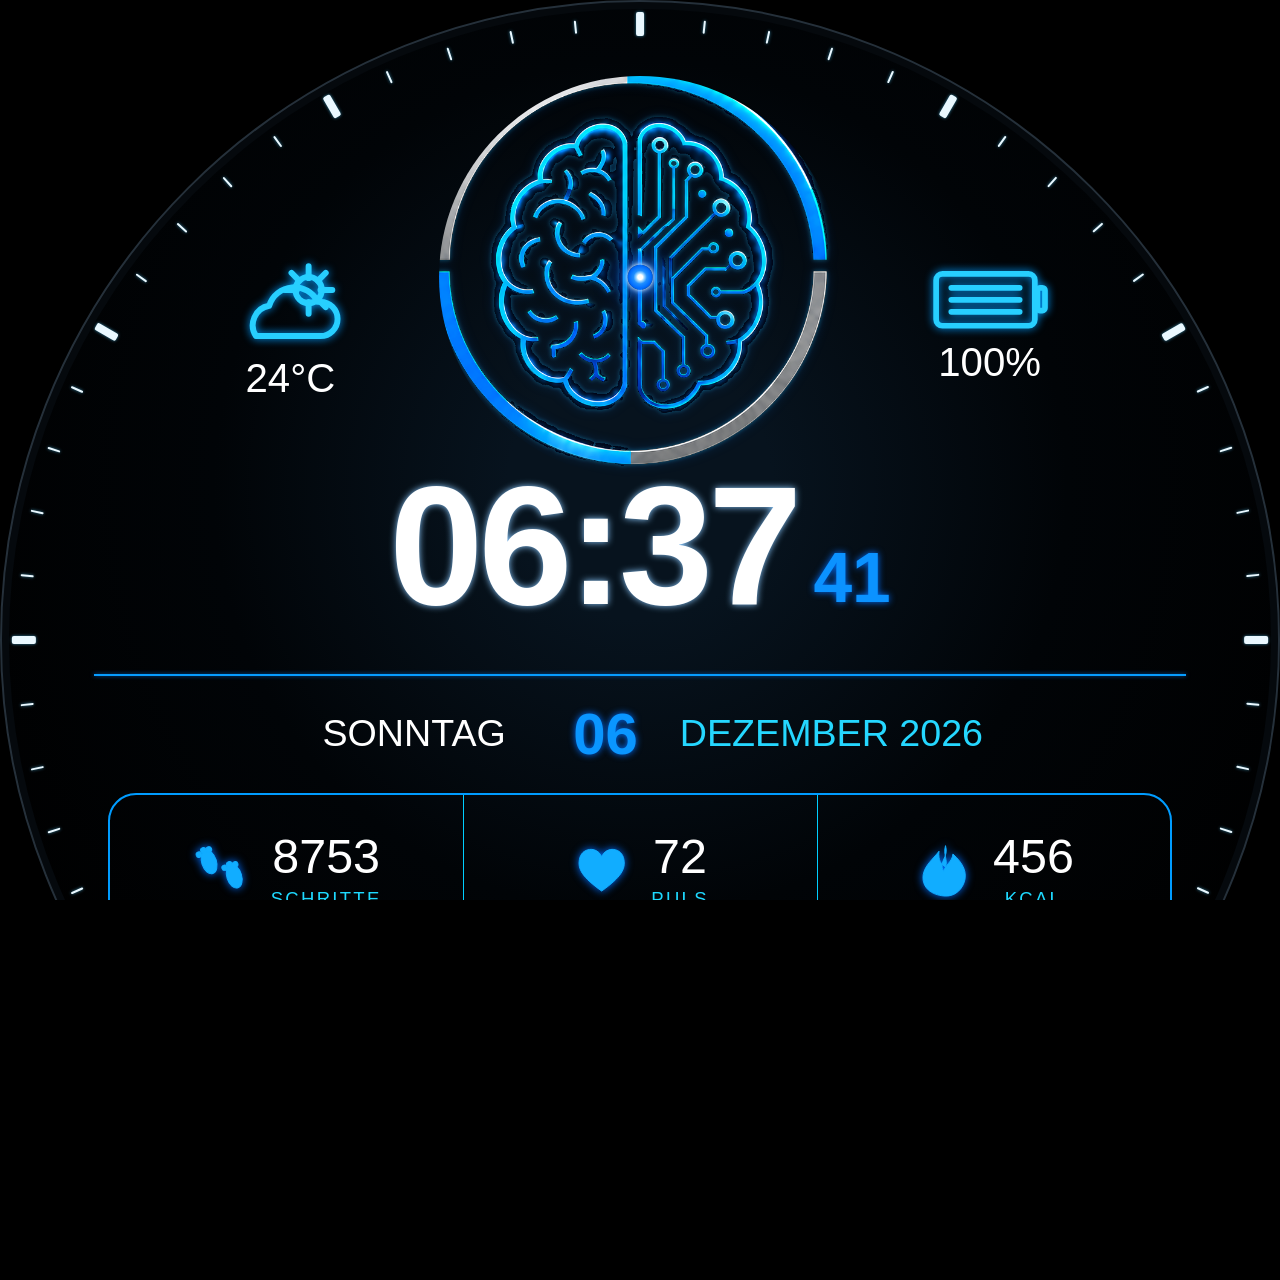
==== commit 21c0d179: "Add files via upload" ====
--- a/index.html
+++ b/index.html
@@ -2,566 +2,89 @@
 <html lang="de">
 <head>
   <meta charset="utf-8">
-  <meta name="viewport" content="width=device-width, initial-scale=1">
-  <meta name="theme-color" content="#03070c">
-  <meta name="description" content="TILSMEE ai – dein persönlicher KI-Assistent auf jedem Gerät.">
-  <title>TILSMEE ai | Dein persönlicher KI-Assistent</title>
-  <link rel="icon" type="image/png" sizes="32x32" href="brain-master.png">
-  <link rel="shortcut icon" href="brain-master.png">
-  <link rel="icon" href="brain-master.png">
-  <link rel="stylesheet" href="style.css">
+  <meta name="viewport" content="width=device-width,initial-scale=1">
+  <title>TILSMEE V8 Watchface · Master 1.1.0</title>
+  <link rel="stylesheet" href="watchface.css">
 </head>
 <body>
-  <div class="loader" id="loader">
-    <div class="loader-mark">
-      <img src="brain-master.png" alt="TILSMEE Gehirn">
-      <span class="core-dot"></span>
+<main class="stage">
+  <section class="watch" id="watch">
+    <div class="second-ring" id="secondRing" aria-hidden="true"></div>
+
+    <div class="brain-module">
+      <button class="brain-shell" id="brainButton" type="button" aria-label="TILSMEE aktivieren">
+        <img class="brain-master" src="tilsmee-brain-master.png" alt="TILSMEE Gehirn">
+        <span class="brain-core-pulse" aria-hidden="true"></span>
+      </button>
     </div>
 
-    <div class="loader-name">
-      <img src="tilsmee-wordmark.png" alt="TILSMEE">
-      <span class="ai">ai</span>
+    
+    <div class="brain-message" id="brainMessage" aria-live="polite">
+      Wie kann ich dir helfen?
     </div>
 
-    <p class="loader-subtitle">Dein persönlicher KI-Assistent</p>
-    <p class="loader-version">Version 1.1.0 · Entwickler: Markus Smeets</p>
+    <div class="weather top-info">
+      <svg viewBox="0 0 90 65" aria-hidden="true">
+        <circle class="sun" cx="59" cy="19" r="10"/>
+        <path class="ray" d="M59 1v9M59 28v9M41 19h9M68 19h9M46 6l6 6M66 26l6 6M72 6l-6 6"/>
+        <path class="cloud" d="M19 54h49a13 13 0 0 0 0-26h-2A20 20 0 0 0 29 31a15 15 0 0 0-10 23z"/>
+      </svg>
+      <span id="temperature">24°C</span>
+    </div>
 
-    <button class="loader-button" id="startButton" type="button">
-      TILSMEE STARTEN
-    </button>
+    <div class="battery top-info">
+      <svg viewBox="0 0 100 55" aria-hidden="true">
+        <rect x="8" y="7" width="78" height="41" rx="5"/>
+        <rect x="88" y="18" width="6" height="18" rx="2"/>
+        <path d="M20 18h54M20 27.5h54M20 37h54"/>
+      </svg>
+      <span id="batteryValue">100%</span>
+    </div>
 
-    <p class="loader-hint">Scrollen oder wischen</p>
-  </div>
+    <div class="time-row">
+      <span id="time">10:09</span><span class="seconds" id="seconds">36</span>
+    </div>
 
-  <header class="header">
-    <a class="brand" href="#start" aria-label="TILSMEE Startseite">
-      <span class="brand-symbol">
-        <img src="brain-master.png" alt="">
-        <span class="core-dot core-dot-small"></span>
-      </span>
-      <span class="brand-lockup">
-        <img src="tilsmee-wordmark.png" alt="TILSMEE">
-        <span class="ai">ai</span>
-      </span>
-    </a>
+    <div class="divider" aria-hidden="true"></div>
 
-    <nav aria-label="Hauptnavigation">
-      <a href="#start">Start</a>
-      <a href="#vision">TILSMEE</a>
-      <a href="#studio">WatchFace Studio</a>
-      <a href="#roadmap">Roadmap</a>
-    </nav>
+    <div class="date-row">
+      <span id="weekday">FREITAG</span>
+      <strong id="day">15</strong>
+      <span id="monthYear">MAI 2025</span>
+    </div>
 
-    <a class="header-contact" href="#kontakt">Kontakt</a>
-  </header>
+    <div class="metrics">
+      <div class="metric">
+        <svg class="metric-icon steps-icon" viewBox="0 0 64 64" aria-hidden="true">
+          <g transform="rotate(-18 32 32)">
+            <ellipse cx="22" cy="19" rx="8" ry="13"/><circle cx="14" cy="8" r="3"/><circle cx="20" cy="5" r="3"/><circle cx="26" cy="6" r="3"/>
+            <ellipse cx="43" cy="42" rx="8" ry="13"/><circle cx="36" cy="30" r="3"/><circle cx="42" cy="28" r="3"/><circle cx="48" cy="30" r="3"/>
+          </g>
+        </svg>
+        <div><strong id="steps">8753</strong><small>SCHRITTE</small></div>
+      </div>
+      <div class="metric">
+        <svg class="metric-icon heart-icon" viewBox="0 0 64 64" aria-hidden="true"><path d="M32 54C11 39 6 30 8 20 10 7 27 5 32 17 37 5 54 7 56 20c2 10-3 19-24 34z"/></svg>
+        <div><strong id="pulse">72</strong><small>PULS</small></div>
+      </div>
+      <div class="metric">
+        <svg class="metric-icon fire-icon" viewBox="0 0 64 64" aria-hidden="true"><path d="M34 5c4 13-8 16-2 28 2-8 9-10 10-19 11 10 16 20 12 31-4 11-14 16-24 14C16 57 8 48 10 36c2-10 10-16 17-25-1 10 2 14 7 17 3-8-3-13 0-23z"/></svg>
+        <div><strong id="kcal">456</strong><small>KCAL</small></div>
+      </div>
+    </div>
 
-  <main>
-    <section class="panel hero" id="start">
-      <div class="grid-glow grid-glow-left"></div>
-      <div class="grid-glow grid-glow-right"></div>
+    <div class="brand">
+      <div class="wordmark"><span class="tils">TILS</span><span class="mee">MEE</span></div>
+      <div class="tagline"><i></i><span>DEIN KOMPETENTER KI-ASSISTENT</span><i></i></div>
+    </div>
 
-      <div class="hero-copy reveal">
-        <p class="eyebrow">PERSÖNLICHE KI · SOFTWARE · SMARTWATCH</p>
-
-        <div class="hero-lockup">
-          <img src="tilsmee-wordmark.png" alt="TILSMEE">
-          <span class="ai">ai</span>
-        </div>
-
-        <h1>Dein persönlicher KI-Assistent.<br>Auf jedem Gerät.</h1>
-
-        <p class="lead">
-          TILSMEE verbindet Projekte, Wissen und Geräte zu einem persönlichen System,
-          das dich im Alltag zuverlässig begleitet.
-        </p>
-
-        <div class="actions">
-          <a class="button button-primary" href="#studio">WatchFace Studio ansehen</a>
-          <button class="button button-secondary" id="weatherButton" type="button">Wetter aktualisieren</button>
-        </div>
-
-        <p class="status-line" id="weatherStatus">Wetter wird geladen …</p>
-      </div>
-
-      <!-- MASTER 1.1.0 FINAL-CLEAN: V8 Watchface modular eingebunden -->
-      <div class="watch-area reveal">
-        <div class="smartwatch-hardware" aria-label="TILSMEE Smartwatch">
-          <span class="watch-lug watch-lug-top-left" aria-hidden="true"></span>
-          <span class="watch-lug watch-lug-top-right" aria-hidden="true"></span>
-          <span class="watch-lug watch-lug-bottom-left" aria-hidden="true"></span>
-          <span class="watch-lug watch-lug-bottom-right" aria-hidden="true"></span>
-
-          <span class="watch-side-button" aria-hidden="true">
-            <span class="watch-side-button-detail"></span>
-          </span>
-
-          <div class="watch-case">
-            <span class="watch-case-highlight" aria-hidden="true"></span>
-            <div class="watchframe-module">
-          <iframe
-            id="tilsmeeWatchframe"
-            class="watchframe-iframe"
-            src="watchface/index.html"
-            title="TILSMEE V8 Watchface"
-            loading="eager"
-            scrolling="no">
-          </iframe>
-        </div>
-          </div>
-        </div>
-
-        <div class="watch-assistant" id="watchAssistant" aria-live="polite">
-          <span class="watch-assistant-dot"></span>
-          <span>Wie kann ich dir helfen?</span>
-        </div>
-        <p class="watch-hint">Klicke auf das Gehirn</p>
-      </div>
-
-      <a class="scroll-next" href="#vision">WEITER<span></span></a>
-    </section>
-
-    <section class="panel vision vision-v110" id="vision">
-      <div class="section-head reveal">
-        <p class="eyebrow">DIE VISION</p>
-        <h2>Ein persönliches System statt vieler einzelner Werkzeuge.</h2>
-        <p>TILSMEE soll deine Arbeitsweise verstehen, Zusammenhänge erhalten und dir genau dort helfen, wo du gerade bist.</p>
-      </div>
-
-      <div class="vision-deck" id="visionDeck">
-        <button class="vision-card-v110 reveal" data-vision="0" type="button"><span>01</span><h3>Persönlich</h3><p>Projekte, Vorlieben und Arbeitsstände bleiben sinnvoll verbunden.</p><b>VISION ENTDECKEN ↗</b></button>
-        <button class="vision-card-v110 reveal" data-vision="1" type="button"><span>02</span><h3>Privat</h3><p>Klare Kontrolle, nachvollziehbare Funktionen und bewusster Umgang mit deinen Daten.</p><b>VISION ENTDECKEN ↗</b></button>
-        <button class="vision-card-v110 reveal" data-vision="2" type="button"><span>03</span><h3>Alltag</h3><p>TILSMEE begleitet Arbeit, Ideen, Projekte und tägliche Aufgaben.</p><b>VISION ENTDECKEN ↗</b></button>
-        <button class="vision-card-v110 reveal" data-vision="3" type="button"><span>04</span><h3>Geräte</h3><p>Eine persönliche KI, die nicht an ein einziges Gerät gebunden ist.</p><b>VISION ENTDECKEN ↗</b></button>
-      </div>
-
-      <div class="vision-focus" id="visionFocus" aria-hidden="true">
-        <button class="vision-x" id="visionX" type="button" aria-label="Schließen">×</button>
-        <button class="vision-arrow" id="visionPrev" type="button" aria-label="Zurück">‹</button>
-        <div class="vision-focus-content">
-          <small id="visionCount">01 / 04</small><em id="visionKicker">PERSÖNLICH</em>
-          <h3 id="visionTitle"></h3><p id="visionText"></p><div class="vision-demo-v110" id="visionDemo"></div>
-        </div>
-        <button class="vision-arrow" id="visionNext" type="button" aria-label="Weiter">›</button>
-        <div class="device-concept-panel" id="deviceConceptPanel" aria-hidden="true">
-          <button class="device-concept-close" id="deviceConceptClose" type="button" aria-label="Smartphone-Demo schließen">×</button>
-
-          <div class="device-concept-copy">
-            <span class="device-concept-label">ZUKUNFTSVISION · KONZEPT</span>
-            <h4>TILSMEE auf deinem Smartphone.</h4>
-            <p>Dein persönlicher Begleiter für unterwegs. Projekte, Wissen und Geräte bleiben mit dir verbunden.</p>
-          </div>
-
-          <div class="phone-concept" aria-label="TILSMEE Smartphone Zukunftskonzept">
-            <div class="phone-shell">
-              <div class="phone-speaker"></div>
-              <div class="phone-camera"></div>
-
-              <div class="phone-screen">
-                <div class="phone-status">
-                  <span>09:41</span>
-                  <span class="phone-status-right">● 5G ▰</span>
-                </div>
-
-                <div class="phone-tilsmee-head">
-                  <img src="brain-master.png" alt="TILSMEE">
-                  <div>
-                    <strong>TILSMEE</strong>
-                    <small>Persönlicher KI-Assistent</small>
-                  </div>
-                  <span class="phone-ready-dot" aria-hidden="true"></span>
-                </div>
-
-                <div class="phone-greeting">
-                  <span>Guten Abend.</span>
-                  <h5>Wie kann ich dir helfen?</h5>
-                </div>
-
-                <div class="phone-action-grid">
-                  <div class="phone-action">
-                    <span class="phone-action-icon">▦</span>
-                    <strong>Projekte</strong>
-                    <small>Weiterarbeiten</small>
-                  </div>
-                  <div class="phone-action">
-                    <span class="phone-action-icon">◎</span>
-                    <strong>Wissen</strong>
-                    <small>Alles verbunden</small>
-                  </div>
-                  <div class="phone-action">
-                    <span class="phone-action-icon">⌁</span>
-                    <strong>Geräte</strong>
-                    <small>Überall dabei</small>
-                  </div>
-                </div>
-
-                <div class="phone-context-card">
-                  <span class="phone-context-kicker">WEITERMACHEN</span>
-                  <strong>TILSMEE Homepage 1.1.0</strong>
-                  <small>Letzter Stand wurde gespeichert.</small>
-                </div>
-
-                <div class="phone-input">
-                  <span>Nachricht an TILSMEE …</span>
-                  <span class="phone-mic">◉</span>
-                </div>
-              </div>
-            </div>
-          </div>
-        </div>
-
-        <div class="watch-concept-panel" id="watchConceptPanel" aria-hidden="true">
-          <button class="watch-concept-close" id="watchConceptClose" type="button" aria-label="Smartwatch-Demo schließen">×</button>
-          <div class="watch-concept-copy">
-            <span class="device-concept-label">ZUKUNFTSVISION · KONZEPT</span>
-            <h4>TILSMEE an deinem Handgelenk.</h4>
-            <p>Dein persönlicher Begleiter direkt an deiner Smartwatch. Zeit, Informationen und der direkte Zugang zu TILSMEE bleiben immer griffbereit.</p>
-          </div>
-          <div class="watch-concept-visual" id="watchConceptVisual" role="button" tabindex="0" aria-label="Smartwatch vergrößern">
-            <div class="smartwatch-hardware concept-watch" aria-label="TILSMEE Smartwatch Zukunftskonzept">
-              <span class="watch-lug watch-lug-top-left" aria-hidden="true"></span><span class="watch-lug watch-lug-top-right" aria-hidden="true"></span>
-              <span class="watch-lug watch-lug-bottom-left" aria-hidden="true"></span><span class="watch-lug watch-lug-bottom-right" aria-hidden="true"></span>
-              <span class="watch-side-button" aria-hidden="true"><span class="watch-side-button-detail"></span></span>
-              <div class="watch-case"><span class="watch-case-highlight" aria-hidden="true"></span>
-                <div class="watchframe-module"><iframe class="watchframe-iframe" src="watchface/index.html" title="TILSMEE Smartwatch Zukunftsvision" loading="eager" scrolling="no"></iframe></div>
-              </div>
-            </div>
-          </div>
-        </div>
-
-        <div class="pc-concept-panel" id="pcConceptPanel" aria-hidden="true">
-          <button class="pc-concept-close" id="pcConceptClose" type="button" aria-label="PC-Demo schließen">×</button>
-          <div class="pc-concept-copy">
-            <span class="device-concept-label">ZUKUNFTSVISION · KONZEPT</span>
-            <h4>Dein persönlicher Arbeitsraum.</h4>
-            <p>TILSMEE auf dem PC verbindet Projekte, Wissen, Aufgaben und deine Geräte in einer gemeinsamen persönlichen Arbeitsoberfläche.</p>
-          </div>
-          <div class="pc-concept-visual" id="pcConceptVisual" role="button" tabindex="0" aria-label="PC-Demo vergrößern">
-            <div class="pc-device">
-              <div class="pc-monitor">
-                <div class="pc-screen">
-                  <div class="pc-topbar">
-                    <div class="pc-brand"><img src="brain-master.png" alt=""><span>TILSMEE</span></div>
-                    <span class="pc-ready"><i></i> BEREIT</span>
-                  </div>
-                  <div class="pc-layout">
-                    <aside class="pc-sidebar">
-                      <b>ARBEITSRAUM</b>
-                      <span class="active">⌂ Übersicht</span>
-                      <span>▦ Projekte</span>
-                      <span>◎ Wissen</span>
-                      <span>✓ Aufgaben</span>
-                      <span>⌁ Geräte</span>
-                    </aside>
-                    <main class="pc-main">
-                      <small>GUTEN MORGEN</small>
-                      <h5>Wie kann ich dir helfen?</h5>
-                      <div class="pc-cards">
-                        <div><em>AKTUELLES PROJEKT</em><strong>TILSMEE Homepage</strong><span>Vision · Geräte · PC</span></div>
-                        <div><em>NÄCHSTER SCHRITT</em><strong>Weiterarbeiten</strong><span>Dein Stand ist bereit.</span></div>
-                      </div>
-                      <div class="pc-work">
-                        <div class="pc-work-head"><strong>Deine Bereiche</strong><span>Alles verbunden</span></div>
-                        <div class="pc-work-grid">
-                          <span><b>12</b> Projekte</span>
-                          <span><b>∞</b> Wissen</span>
-                          <span><b>04</b> Geräte</span>
-                        </div>
-                      </div>
-                      <div class="pc-input"><span>Nachricht an TILSMEE …</span><b>◉</b></div>
-                    </main>
-                  </div>
-                </div>
-              </div>
-              <div class="pc-neck"></div>
-              <div class="pc-base"></div>
-            </div>
-          </div>
-        </div>
-
-        <div class="auto-concept-panel" id="autoConceptPanel" aria-hidden="true">
-          <button class="auto-concept-close" id="autoConceptClose" type="button" aria-label="Auto-Infotainment-Demo schließen">×</button>
-
-          <div class="auto-concept-copy">
-            <span class="device-concept-label">ZUKUNFTSVISION · KONZEPT</span>
-            <h4>TILSMEE begleitet dich auch im Auto.</h4>
-            <p>Eine persönliche KI im Fahrzeug: Navigation, Musik, Telefon und Assistenz direkt im Infotainment-System.</p>
-          </div>
-
-          <div class="cockpit-concept" aria-label="TILSMEE Auto-Cockpit Zukunftskonzept">
-            <div class="dashboard-shell">
-              <div class="dashboard-top">
-                <div class="driver-cluster">
-                  <div class="cluster-arc"></div>
-                  <div class="cluster-speed">82</div>
-                  <div class="cluster-unit">km/h</div>
-                  <div class="cluster-small">D · 12°C</div>
-                </div>
-
-                <div class="infotainment-frame" id="infotainmentFrame" role="button" tabindex="0" aria-label="Auto-Infotainment vergrößern">
-                  <div class="infotainment-screen">
-                    <div class="car-topbar">
-                      <div class="car-brand">
-                        <img src="brain-master.png" alt="TILSMEE">
-                        <div>
-                          <strong>TILSMEE</strong>
-                          <small>Auto-Infotainment</small>
-                        </div>
-                      </div>
-                      <div class="car-clock">10:09</div>
-                    </div>
-
-                    <div class="car-main">
-                      <div class="car-assistant">
-                        <span class="car-kicker">GUTEN MORGEN</span>
-                        <h5>Wohin darf ich dich begleiten?</h5>
-                        <p>TILSMEE ist bereit.</p>
-                      </div>
-
-                      <div class="car-grid">
-                        <div class="car-card"><span class="car-icon">⌖</span><strong>Navigation</strong><small>Ziel wählen</small></div>
-                        <div class="car-card"><span class="car-icon">♫</span><strong>Musik</strong><small>Wiedergabe</small></div>
-                        <div class="car-card"><span class="car-icon">◔</span><strong>Telefon</strong><small>Verbunden</small></div>
-                        <div class="car-card"><span class="car-icon">◎</span><strong>TILSMEE</strong><small>Persönliche Assistenz</small></div>
-                      </div>
-
-                      <div class="car-detail-grid">
-                        <section class="car-detail car-nav-detail" aria-label="Navigation Vorschau">
-                          <div class="nav-map">
-                            <span class="nav-road nav-road-a"></span>
-                            <span class="nav-road nav-road-b"></span>
-                            <span class="nav-road nav-road-c"></span>
-                            <span class="nav-route nav-route-a"></span>
-                            <span class="nav-route nav-route-b"></span>
-                            <span class="nav-position">➤</span>
-                          </div>
-                          <div class="nav-info">
-                            <strong>Geldern Zentrum</strong>
-                            <span>12 Min · 6,8 km</span>
-                          </div>
-                        </section>
-
-                        <section class="car-detail car-music-detail" aria-label="Aktuell gespielte Musik">
-                          <span class="music-kicker">JETZT LÄUFT</span>
-                          <strong>Me, Myself and I</strong>
-                          <span class="music-artist">Blackmagic Smeety</span>
-                          <div class="music-progress" data-music-progress><i></i></div>
-                          <div class="music-controls">
-                            <span data-music-current>0:00</span>
-                            <button class="music-play-toggle" type="button" aria-label="Me, Myself and I abspielen">▶</button>
-                            <span data-music-duration>4:36</span>
-                          </div>
-                          <audio id="visionMusicPlayer" preload="metadata" src="music/me-myself-and-i.mp3"></audio>
-                        </section>
-
-                        <section class="car-detail car-phone-detail" aria-label="Telefon Status">
-                          <div class="phone-status-dot"></div>
-                          <strong>Telefon verbunden</strong>
-                          <span>Samsung S25</span>
-                        </section>
-
-                        <section class="car-detail car-calendar-detail" aria-label="Heutige Termine">
-                          <div class="calendar-head">
-                            <span>HEUTE</span>
-                            <strong>22 AUG</strong>
-                          </div>
-                          <div class="calendar-item"><time>10:30</time><span>Termin</span></div>
-                          <div class="calendar-item"><time>14:00</time><span>Projekt TILSMEE</span></div>
-                          <div class="calendar-item"><time>18:00</time><span>Erinnerung</span></div>
-                        </section>
-                      </div>
-
-                      <div class="car-bottomline">
-                        <span>Innenraum 21°C</span>
-                        <span class="car-ready"><i></i> TILSMEE BEREIT</span>
-                      </div>
-                    </div>
-                  </div>
-                </div>
-
-                <div class="passenger-trim"></div>
-              </div>
-
-              <div class="dashboard-lower">
-                <div class="steering-wheel"><div class="steering-center"></div></div>
-                <div class="console-strip"><span></span><span></span><span></span></div>
-              </div>
-            </div>
-          </div>
-        </div>
-
-      </div>
-      <p class="vision-hint-v110">Karte anklicken · auf Mobilgeräten wischen</p>
-    </section>
-
-    <section class="panel studio" id="studio">
-      <div class="studio-window reveal">
-        <div class="window-bar">
-          <span></span><span></span><span></span>
-          <div class="window-title">
-            <img src="tilsmee-wordmark.png" alt="TILSMEE">
-            <b>WatchFace Studio</b>
-          </div>
-        </div>
-
-        <div class="studio-body">
-          <aside class="layers">
-            <h3>Ebenen</h3>
-            <button class="layer active" data-layer="all">
-              <span class="layer-preview preview-bg"></span>
-              <span><b>Gesamtansicht</b><small>Alle Elemente</small></span>
-            </button>
-            <button class="layer" data-layer="time">
-              <span class="layer-preview preview-time">10:09</span>
-              <span><b>Uhrzeit</b><small>Stunden · Minuten · Sekunden</small></span>
-            </button>
-            <button class="layer" data-layer="date">
-              <span class="layer-preview preview-date">05.08</span>
-              <span><b>Datum</b><small>Wochentag · Tag · Monat</small></span>
-            </button>
-            <button class="layer" data-layer="weather">
-              <span class="layer-preview preview-weather">☁ 24°</span>
-              <span><b>Wetter</b><small>Live-Anzeige · Temperatur</small></span>
-            </button>
-            <button class="layer" data-layer="metrics">
-              <span class="layer-preview preview-steps">◉ 6248</span>
-              <span><b>Aktivität</b><small>Schritte · Puls · Kalorien</small></span>
-            </button>
-            <button class="layer" data-layer="battery">
-              <span class="layer-preview preview-battery">⚡ 84%</span>
-              <span><b>Akku</b><small>Batteriestatus</small></span>
-            </button>
-          </aside>
-
-          <div class="editor-stage">
-            <div class="stage-label" id="stageLabel">Gesamtansicht</div>
-            <div class="editor-watch-v8" id="editorWatch" data-active="all">
-              <iframe
-                class="studio-watchframe-iframe"
-                id="studioWatchframe"
-                src="watchface/index.html"
-                title="TILSMEE V8 WatchFace Studio Vorschau"
-                loading="eager"
-                scrolling="no"></iframe>
-              <div class="studio-watch-overlay" id="studioWatchOverlay" aria-hidden="true"></div>
-            </div>
-          </div>
-        </div>
-      </div>
-      </div>
-
-      <div class="studio-copy reveal">
-        <p class="eyebrow">WATCHFACE STUDIO</p>
-        <h2>Dein Design wird zum funktionierenden Zifferblatt.</h2>
-        <p>
-          Eine echte V8-Live-Vorschau mit klar getrennten Ebenen, direkter Kontrolle
-          und einem sauberen Exportworkflow.
-        </p>
-        <ul>
-          <li>Live-Vorschau am Computer</li>
-          <li>Eigene Bilder und Hintergründe</li>
-          <li>Uhrzeit, Sekunden, Datum, Wetter, Schritte, Puls, Kalorien und Akku</li>
-          <li>Export für kompatible Smartwatches</li>
-        </ul>
-      </div>
-    </section>
-
-    <section class="panel roadmap" id="roadmap">
-      <div class="section-head reveal">
-        <p class="eyebrow">ROADMAP</p>
-        <h2>TILSMEE entsteht Schritt für Schritt.</h2>
-      </div>
-
-      <div class="timeline">
-        <button class="timeline-row timeline-action reveal" type="button" data-roadmap="homepage" aria-label="Homepage und Markenauftritt öffnen">
-          <span>01</span>
-          <div><h3>Homepage und Markenauftritt</h3><p>Die öffentliche Grundlage für das gesamte TILSMEE-System.</p></div>
-          <small class="state-active">AKTIV</small>
-          <i class="timeline-open" aria-hidden="true">↗</i>
-        </button>
-        <button class="timeline-row timeline-action reveal" type="button" data-roadmap="studio" aria-label="Zum WatchFace Studio">
-          <span>02</span>
-          <div><h3>WatchFace Studio</h3><p>Editor, Ebenen, Live-Vorschau und Export.</p></div>
-          <small>IN ENTWICKLUNG</small>
-          <i class="timeline-open" aria-hidden="true">↗</i>
-        </button>
-        <button class="timeline-row timeline-action reveal" type="button" data-roadmap="ai" aria-label="Persönliche KI Zukunftsvision öffnen">
-          <span>03</span>
-          <div><h3>Persönliche KI</h3><p>Sprache, Wissen, Projekte und Geräte in einer Anwendung.</p></div>
-          <small>GEPLANT</small>
-          <i class="timeline-open" aria-hidden="true">↗</i>
-        </button>
-      </div>
-
-      <div class="roadmap-modal" id="roadmapModal" aria-hidden="true">
-        <button class="roadmap-modal-close" id="roadmapModalClose" type="button" aria-label="Roadmap-Ansicht schließen">×</button>
-        <div class="roadmap-modal-inner" id="roadmapModalInner"></div>
-      </div>
-    </section>
-
-    <section class="panel contact" id="kontakt">
-      <div class="contact-box reveal">
-        <div class="contact-symbol">
-          <img src="brain-master.png" alt="">
-          <span class="core-dot"></span>
-        </div>
-
-        <div class="contact-lockup">
-          <img src="tilsmee-wordmark.png" alt="TILSMEE">
-          <span class="ai">ai</span>
-        </div>
-
-        <h2>Die Entwicklung läuft.</h2>
-        <p>Neue Funktionen, Tests und Fortschritte werden hier sichtbar gemacht.</p>
-        <a class="button button-primary" href="mailto:kontakt@tilsmee.de">Kontakt aufnehmen</a>
-      </div>
-
-      <footer>
-        <div>
-          <strong>© 2026 TILSMEE. Alle Rechte vorbehalten.</strong>
-          <small>Entwickelt von Markus Smeets · Homepage 1.1.0</small>
-        </div>
-        <nav>
-          <a href="impressum.html">Impressum</a>
-          <a href="datenschutz.html">Datenschutz</a>
-          <a href="https://github.com/Tilsmee-ai/tilsmee-ai.github.io" target="_blank" rel="noopener">GitHub</a>
-        </nav>
-      </footer>
-    </section>
-  </main>
-
-  <div class="phone-zoom-backdrop" id="phoneZoomBackdrop" aria-hidden="true">
-    <button class="phone-zoom-close" id="phoneZoomClose" type="button" aria-label="Smartphone-Detailansicht schließen">×</button>
-    <div class="phone-zoom-stage" id="phoneZoomStage" role="dialog" aria-modal="true" aria-label="TILSMEE Smartphone Detailansicht">
-      <div class="phone-zoom-label">ZUKUNFTSVISION · DETAILANSICHT</div>
-      <div id="phoneZoomMount"></div>
+    <div class="circuit" aria-hidden="true">
+      <svg viewBox="0 0 720 180" preserveAspectRatio="none">
+        <g id="circuitLines"></g>
+      </svg>
     </div>
-  </div>
-
-  <div class="watch-zoom-backdrop" id="watchZoomBackdrop" aria-hidden="true">
-    <button class="phone-zoom-close" id="watchZoomClose" type="button" aria-label="Smartwatch-Detailansicht schließen">×</button>
-    <div class="watch-zoom-stage" role="dialog" aria-modal="true" aria-label="TILSMEE Smartwatch Detailansicht">
-      <div class="phone-zoom-label">ZUKUNFTSVISION · DETAILANSICHT</div>
-      <div id="watchZoomMount"></div>
-    </div>
-  </div>
-
-
-  <div class="pc-zoom-backdrop" id="pcZoomBackdrop" aria-hidden="true">
-    <button class="pc-zoom-close" id="pcZoomClose" type="button" aria-label="PC-Detailansicht schließen">×</button>
-    <div class="pc-zoom-stage" role="dialog" aria-modal="true" aria-label="TILSMEE PC Detailansicht">
-      <div class="pc-zoom-label">ZUKUNFTSVISION · DETAILANSICHT</div>
-      <div id="pcZoomMount"></div>
-    </div>
-  </div>
-
-
-  <div class="auto-zoom-backdrop" id="autoZoomBackdrop" aria-hidden="true">
-    <button class="auto-zoom-close" id="autoZoomClose" type="button" aria-label="Infotainment-Detailansicht schließen">×</button>
-    <div class="auto-zoom-stage" role="dialog" aria-modal="true" aria-label="TILSMEE Auto-Infotainment Detailansicht">
-      <div class="auto-zoom-label">ZUKUNFTSVISION · INFOTAINMENT-FOKUS</div>
-      <div id="autoZoomMount"></div>
-    </div>
-  </div>
-
-  <script src="script.js"></script></body>
-</html>
+  </section>
+</main>
+<script src="watchface.js"></script>
+</body>
+</html>
--- a/watchface.css
+++ b/watchface.css
@@ -0,0 +1,451 @@
+:root{
+  --blue:#00bfff;
+  --blue2:#087cff;
+  --cyan:#28d9ff;
+  --white:#f8fbff;
+  --dark:#02070d
+}
+
+*{box-sizing:border-box}
+
+html,body{
+  margin:0;
+  width:100%;
+  height:100%;
+  min-height:100%;
+  overflow:hidden;
+  background:#000;
+  color:white;
+  font-family:"Segoe UI",Arial,sans-serif
+}
+
+body{
+  display:grid;
+  place-items:center
+}
+
+.stage{
+  width:100%;
+  height:100%;
+  aspect-ratio:1;
+  display:grid;
+  place-items:center;
+  padding:0
+}
+
+.watch{
+  position:relative;
+  width:100%;
+  height:100%;
+  container-type:inline-size;
+  border-radius:50%;
+  overflow:hidden;
+  background:radial-gradient(circle at 50% 38%,#07131e 0 13%,#010407 42%,#000 75%);
+  border:2px solid #25303a;
+  box-shadow:inset 0 0 0 7px #05090d,0 0 30px #000
+}
+
+/* Sekundenring */
+.second-ring{
+  position:absolute;
+  inset:0;
+  pointer-events:none;
+  z-index:3
+}
+
+.tick{
+  position:absolute;
+  left:50%;
+  top:50%;
+  width:.18cqw;
+  height:1.05cqw;
+  background:#eaf8ff;
+  border-radius:2px;
+  box-shadow:0 0 .25cqw rgba(87,207,255,.65);
+  transition:
+    background-color .10s linear,
+    box-shadow .10s linear,
+    filter .10s linear;
+  transform-origin:center center
+}
+
+.tick.major{
+  width:.62cqw;
+  height:1.9cqw;
+  background:#eaf8ff
+}
+
+.tick.active{
+  background:#006CFF;
+  width:.47cqw;
+  filter:brightness(3.8) saturate(1.9);
+  box-shadow:
+    0 0 .42cqw #ffffff,
+    0 0 .98cqw #8acbff,
+    0 0 1.80cqw #168dff,
+    0 0 3.15cqw #005dff,
+    0 0 4.95cqw rgba(0,55,255,1)
+}
+
+.tick.active.major{
+  background:#087CFF;
+  width:1.26cqw;
+  filter:brightness(4.1) saturate(1.95);
+  box-shadow:
+    0 0 .54cqw #ffffff,
+    0 0 1.17cqw #a4d8ff,
+    0 0 2.03cqw #2095ff,
+    0 0 3.53cqw #0058ff,
+    0 0 5.48cqw rgba(0,45,255,1)
+}
+
+/* Gehirn */
+.brain-module{
+  position:absolute;
+  left:50%;
+  top:5.8%;
+  width:31.5%;
+  aspect-ratio:1;
+  transform:translateX(-50%);
+  z-index:6
+}
+
+.brain-shell{
+  position:absolute;
+  inset:0;
+  width:100%;
+  height:100%;
+  padding:0;
+  border:0;
+  outline:0;
+  border-radius:50%;
+  background:transparent;
+  box-shadow:none;
+  cursor:pointer;
+  overflow:hidden;
+  display:block
+}
+
+.brain-master{
+  position:absolute;
+  inset:0;
+  width:100%;
+  height:100%;
+  display:block;
+  object-fit:cover;
+  object-position:center;
+  border-radius:50%;
+  transform:scale(1.035);
+  filter:
+    brightness(1)
+    contrast(1.04)
+    drop-shadow(0 0 .18cqw rgba(35,205,255,.34))
+    drop-shadow(0 0 .42cqw rgba(0,115,255,.18));
+  pointer-events:none
+}
+
+.brain-module.pulse .brain-master{
+  animation:brainMasterPulse 1s ease-in-out infinite
+}
+
+@keyframes brainMasterPulse{
+  0%,100%{
+    filter:
+      brightness(1)
+      contrast(1.04)
+      drop-shadow(0 0 .18cqw rgba(35,205,255,.34))
+      drop-shadow(0 0 .42cqw rgba(0,115,255,.18))
+  }
+  50%{
+    filter:
+      brightness(1.035)
+      contrast(1.08)
+      drop-shadow(0 0 .24cqw rgba(90,235,255,.52))
+      drop-shadow(0 0 .55cqw rgba(0,130,255,.26))
+  }
+}
+
+.brain-core-pulse{
+  position:absolute;
+  left:50%;
+  top:50%;
+  width:6.15%;
+  aspect-ratio:1;
+  transform:translate(-50%,-50%);
+  border-radius:50%;
+  background:
+    radial-gradient(circle,
+      #ffffff 0 14%,
+      #a9dcff 22%,
+      #208fff 38%,
+      #006cff 62%,
+      rgba(0,50,225,.25) 100%);
+  box-shadow:
+    0 0 .39cqw rgba(255,255,255,1),
+    0 0 .87cqw rgba(75,165,255,1),
+    0 0 1.58cqw rgba(0,108,255,1),
+    0 0 2.48cqw rgba(0,48,255,.86);
+  pointer-events:none
+}
+
+.brain-module.pulse .brain-core-pulse{
+  animation:brainCorePulse .95s ease-in-out infinite
+}
+
+@keyframes brainCorePulse{
+  0%,100%{
+    transform:translate(-50%,-50%) scale(.80);
+    opacity:.90
+  }
+  50%{
+    transform:translate(-50%,-50%) scale(1.63);
+    opacity:1
+  }
+}
+
+.brain-message{
+  position:absolute;
+  left:50%;
+  top:34.8%;
+  transform:translateX(-50%);
+  padding:.58cqw 1.15cqw;
+  border:.11cqw solid rgba(40,215,255,.72);
+  border-radius:999px;
+  background:rgba(2,8,14,.96);
+  color:#f8fbff;
+  font-size:1.35cqw;
+  letter-spacing:.03em;
+  white-space:nowrap;
+  opacity:0;
+  pointer-events:none;
+  z-index:12;
+  box-shadow:0 0 .55cqw rgba(0,145,255,.24);
+  transition:opacity .18s ease
+}
+
+.brain-message.show{opacity:1}
+
+/* Wetter / Akku */
+.top-info{
+  position:absolute;
+  top:20.6%;
+  width:16%;
+  display:flex;
+  flex-direction:column;
+  align-items:center;
+  gap:.45cqw;
+  font-size:3.15cqw;
+  z-index:6
+}
+
+.weather{left:14.6%}
+.battery{right:14.6%}
+
+.top-info svg{
+  width:58%;
+  height:auto;
+  overflow:visible;
+  fill:none;
+  stroke:#27cfff;
+  stroke-width:4.5;
+  stroke-linecap:round;
+  stroke-linejoin:round;
+  filter:drop-shadow(0 0 .35cqw #009bff)
+}
+
+.weather .sun{fill:none}
+.battery svg{width:62%}
+
+/* Zeit */
+.time-row{
+  position:absolute;
+  top:37.2%;
+  left:50%;
+  width:72%;
+  transform:translateX(-50%);
+  display:flex;
+  justify-content:center;
+  align-items:flex-end;
+  white-space:nowrap;
+  line-height:.82;
+  z-index:7
+}
+
+#time{
+  font-size:13.25cqw;
+  font-weight:800;
+  letter-spacing:-.38cqw;
+  text-shadow:0 0 .6cqw #8ccaff
+}
+
+.seconds{
+  font-size:5.45cqw;
+  font-weight:700;
+  color:#0b92ff;
+  margin-left:1.25cqw;
+  margin-bottom:.65cqw;
+  text-shadow:0 0 .6cqw #006fff
+}
+
+.divider{
+  position:absolute;
+  left:7.2%;
+  right:7.2%;
+  top:52.7%;
+  height:.16cqw;
+  background:#079cff;
+  box-shadow:0 0 .35cqw rgba(0,127,255,.7);
+  z-index:5
+}
+
+/* Datum */
+.date-row{
+  position:absolute;
+  top:54.7%;
+  left:21.5%;
+  right:21.5%;
+  display:grid;
+  grid-template-columns:1.08fr .42fr 1.35fr;
+  align-items:center;
+  text-align:center;
+  font-family:"Segoe UI",Arial,sans-serif;
+  font-size:2.95cqw;
+  font-weight:400;
+  white-space:nowrap;
+  z-index:6
+}
+
+.date-row strong{
+  font-family:"Segoe UI",Arial,sans-serif;
+  font-size:4.55cqw;
+  font-weight:600;
+  color:#0a96ff;
+  text-shadow:0 0 .55cqw #006fff
+}
+
+.date-row #monthYear{color:#25d7ff}
+
+/* Messwerte */
+.metrics{
+  position:absolute;
+  top:62%;
+  left:8.3%;
+  right:8.3%;
+  height:12.2%;
+  border:.16cqw solid #009cff;
+  border-radius:2.2cqw;
+  display:grid;
+  grid-template-columns:repeat(3,1fr);
+  overflow:hidden;
+  z-index:6
+}
+
+.metric{
+  display:flex;
+  align-items:center;
+  justify-content:center;
+  gap:1.55cqw
+}
+
+.metric+.metric{border-left:.09cqw solid #00cfff}
+
+.metric-icon{
+  width:4.65cqw;
+  height:4.65cqw;
+  fill:#11adff;
+  stroke:#11adff;
+  filter:drop-shadow(0 0 .35cqw #006dff)
+}
+
+.metric>div{
+  display:flex;
+  flex-direction:column;
+  align-items:center
+}
+
+.metric strong{
+  font-size:3.8cqw;
+  font-weight:500;
+  line-height:1
+}
+
+.metric small{
+  font-size:1.45cqw;
+  color:#1ed9ff;
+  letter-spacing:.18cqw;
+  margin-top:.65cqw
+}
+
+/* Branding */
+.brand{
+  position:absolute;
+  top:76.7%;
+  left:18%;
+  right:18%;
+  text-align:center;
+  z-index:6
+}
+
+.wordmark{
+  font-family:Arial,sans-serif;
+  font-size:7.55cqw;
+  font-weight:700;
+  letter-spacing:.08cqw;
+  line-height:1
+}
+
+.tils{
+  background:linear-gradient(#fff,#fff 40%,#777);
+  -webkit-background-clip:text;
+  color:transparent
+}
+
+.mee{
+  background:linear-gradient(#16d9ff,#087cff 72%);
+  -webkit-background-clip:text;
+  color:transparent
+}
+
+.tagline{
+  display:flex;
+  align-items:center;
+  gap:1.4cqw;
+  justify-content:center;
+  margin-top:1.05cqw;
+  color:#0e9cff;
+  font-size:1.45cqw;
+  letter-spacing:.17cqw;
+  white-space:nowrap
+}
+
+.tagline i{
+  height:.13cqw;
+  background:#2bcfff;
+  width:6.3cqw;
+  box-shadow:0 0 .3cqw #00aaff
+}
+
+.circuit{
+  position:absolute;
+  left:21%;
+  right:21%;
+  bottom:1.3%;
+  height:11.8%;
+  opacity:.62;
+  z-index:4
+}
+
+.circuit svg{
+  width:100%;
+  height:100%
+}
+
+.circuit path{
+  fill:none;
+  stroke:#007ed4;
+  stroke-width:1.6
+}
+
+@media(max-width:700px){
+  .stage{padding:0}
+}
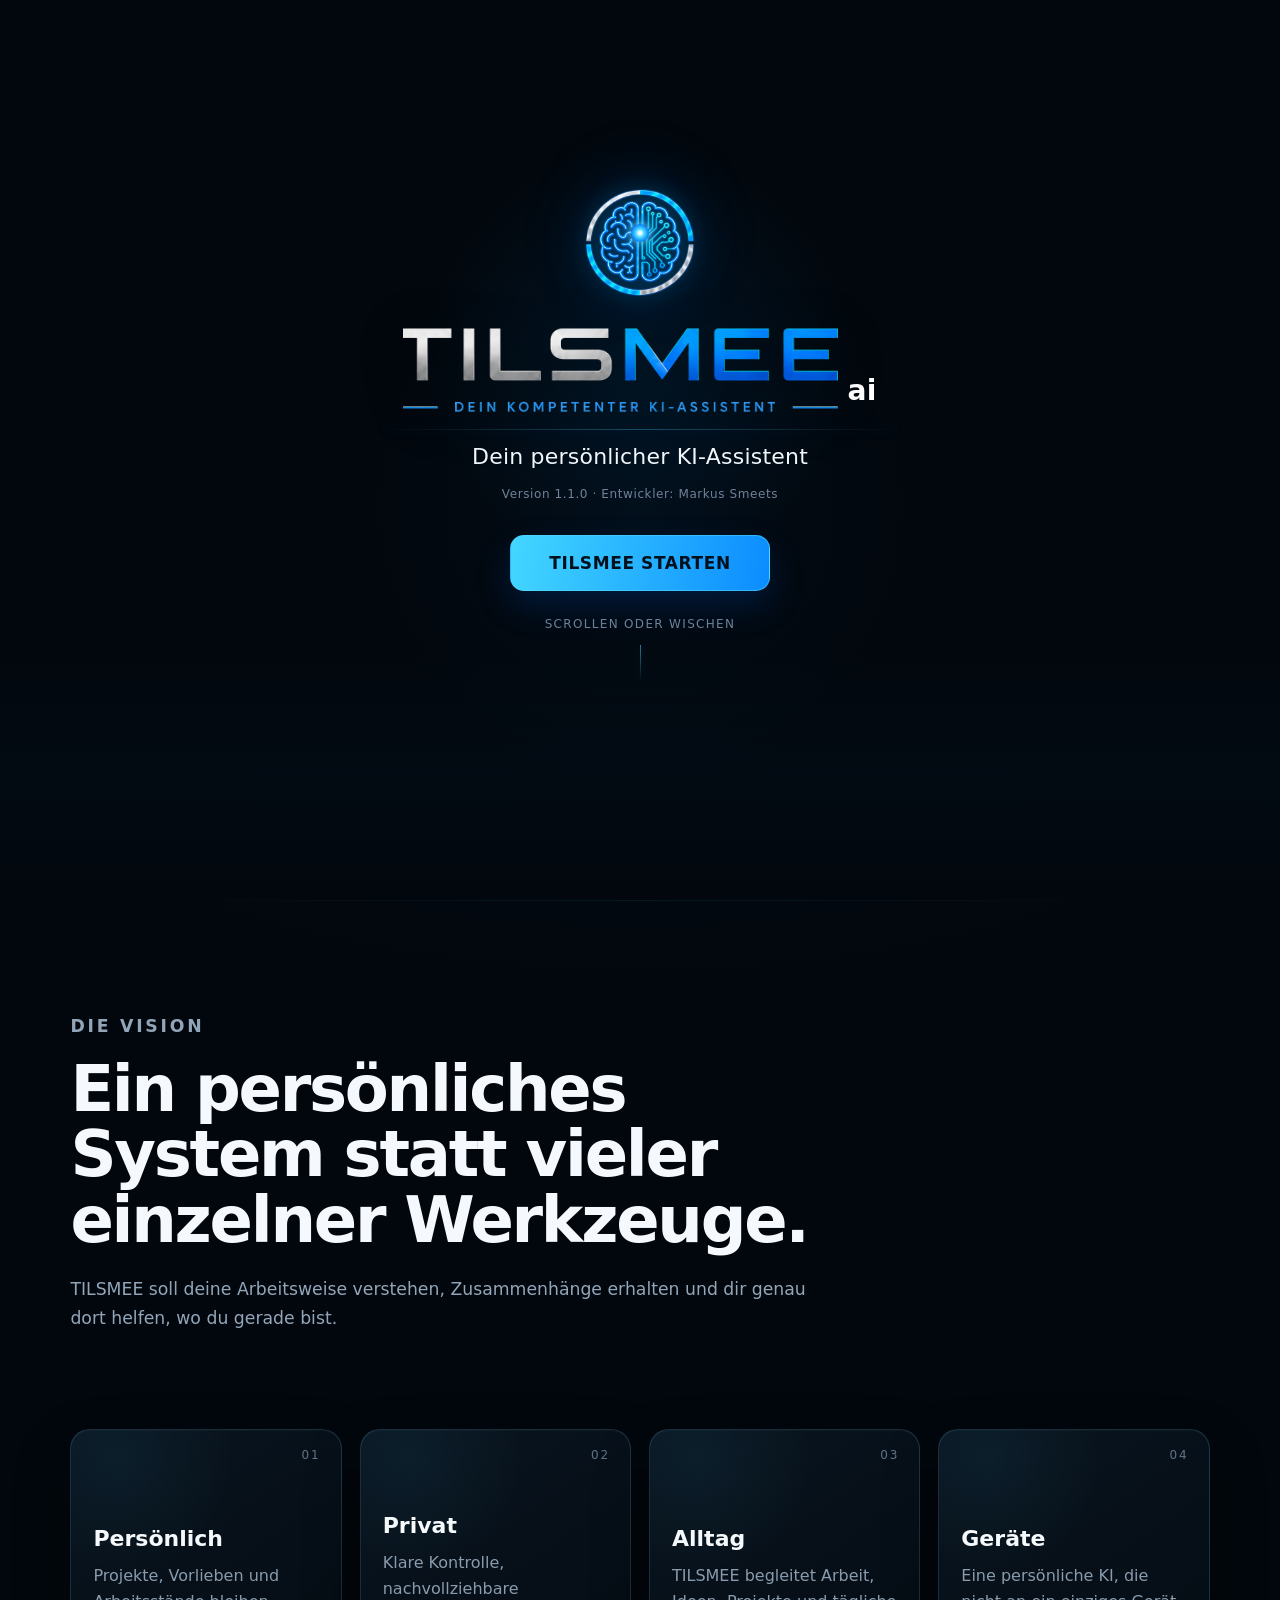
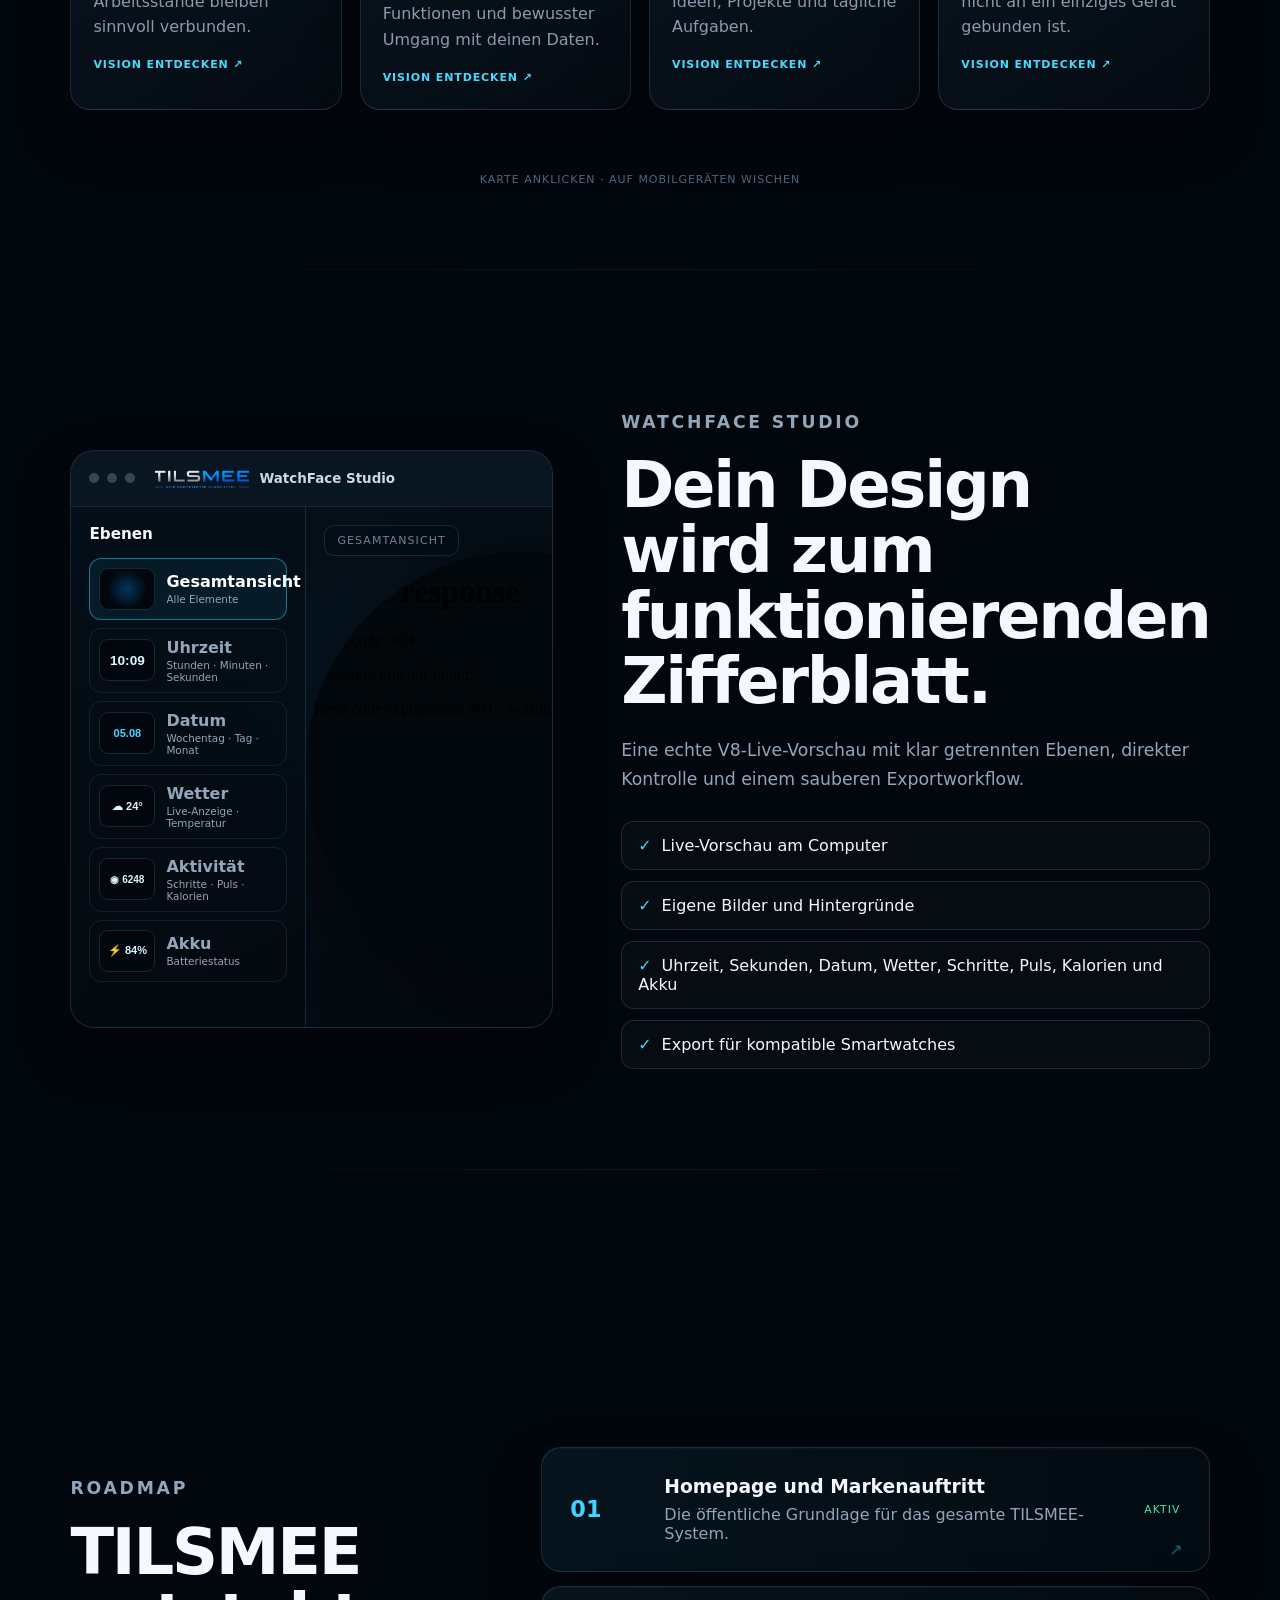
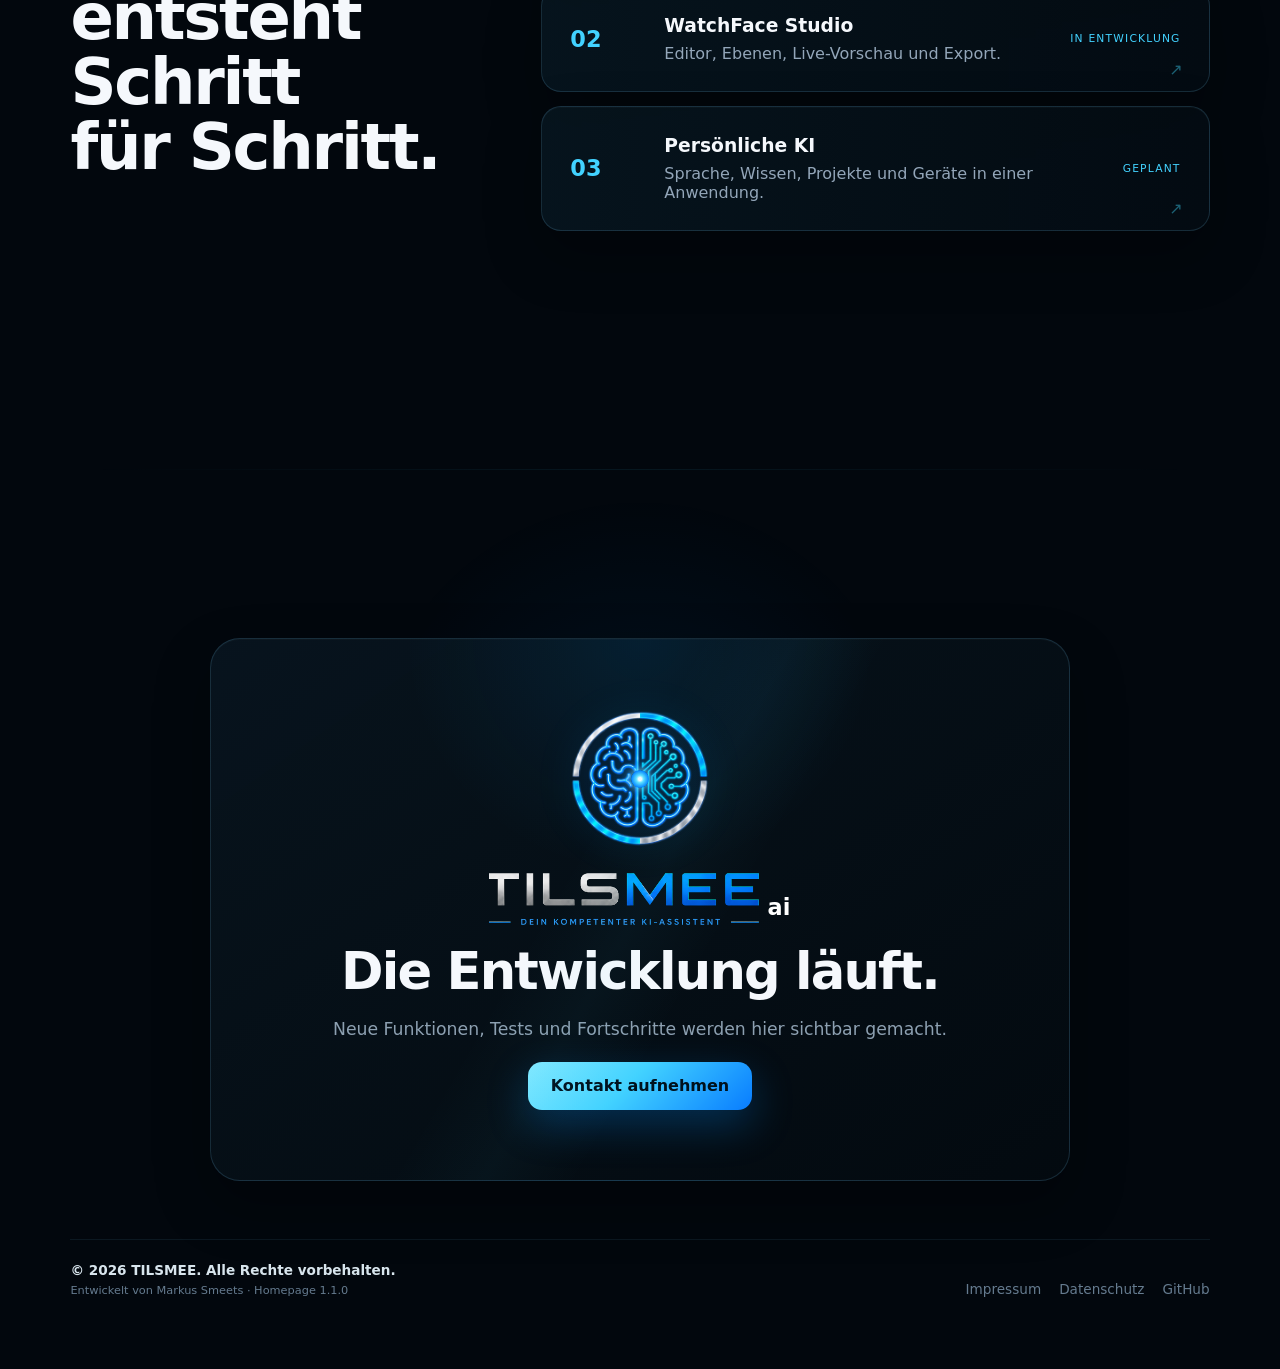
==== commit 758325a8: "Add files via upload" ====
--- a/index.html
+++ b/index.html
@@ -2,89 +2,566 @@
 <html lang="de">
 <head>
   <meta charset="utf-8">
-  <meta name="viewport" content="width=device-width,initial-scale=1">
-  <title>TILSMEE V8 Watchface · Master 1.1.0</title>
-  <link rel="stylesheet" href="watchface.css">
+  <meta name="viewport" content="width=device-width, initial-scale=1">
+  <meta name="theme-color" content="#03070c">
+  <meta name="description" content="TILSMEE ai – dein persönlicher KI-Assistent auf jedem Gerät.">
+  <title>TILSMEE ai | Dein persönlicher KI-Assistent</title>
+  <link rel="icon" type="image/png" sizes="32x32" href="brain-master.png">
+  <link rel="shortcut icon" href="brain-master.png">
+  <link rel="icon" href="brain-master.png">
+  <link rel="stylesheet" href="style.css">
 </head>
 <body>
-<main class="stage">
-  <section class="watch" id="watch">
-    <div class="second-ring" id="secondRing" aria-hidden="true"></div>
-
-    <div class="brain-module">
-      <button class="brain-shell" id="brainButton" type="button" aria-label="TILSMEE aktivieren">
-        <img class="brain-master" src="tilsmee-brain-master.png" alt="TILSMEE Gehirn">
-        <span class="brain-core-pulse" aria-hidden="true"></span>
-      </button>
+  <div class="loader" id="loader">
+    <div class="loader-mark">
+      <img src="brain-master.png" alt="TILSMEE Gehirn">
+      <span class="core-dot"></span>
     </div>
 
-    
-    <div class="brain-message" id="brainMessage" aria-live="polite">
-      Wie kann ich dir helfen?
+    <div class="loader-name">
+      <img src="tilsmee-wordmark.png" alt="TILSMEE">
+      <span class="ai">ai</span>
     </div>
 
-    <div class="weather top-info">
-      <svg viewBox="0 0 90 65" aria-hidden="true">
-        <circle class="sun" cx="59" cy="19" r="10"/>
-        <path class="ray" d="M59 1v9M59 28v9M41 19h9M68 19h9M46 6l6 6M66 26l6 6M72 6l-6 6"/>
-        <path class="cloud" d="M19 54h49a13 13 0 0 0 0-26h-2A20 20 0 0 0 29 31a15 15 0 0 0-10 23z"/>
-      </svg>
-      <span id="temperature">24°C</span>
+    <p class="loader-subtitle">Dein persönlicher KI-Assistent</p>
+    <p class="loader-version">Version 1.1.0 · Entwickler: Markus Smeets</p>
+
+    <button class="loader-button" id="startButton" type="button">
+      TILSMEE STARTEN
+    </button>
+
+    <p class="loader-hint">Scrollen oder wischen</p>
+  </div>
+
+  <header class="header">
+    <a class="brand" href="#start" aria-label="TILSMEE Startseite">
+      <span class="brand-symbol">
+        <img src="brain-master.png" alt="">
+        <span class="core-dot core-dot-small"></span>
+      </span>
+      <span class="brand-lockup">
+        <img src="tilsmee-wordmark.png" alt="TILSMEE">
+        <span class="ai">ai</span>
+      </span>
+    </a>
+
+    <nav aria-label="Hauptnavigation">
+      <a href="#start">Start</a>
+      <a href="#vision">TILSMEE</a>
+      <a href="#studio">WatchFace Studio</a>
+      <a href="#roadmap">Roadmap</a>
+    </nav>
+
+    <a class="header-contact" href="#kontakt">Kontakt</a>
+  </header>
+
+  <main>
+    <section class="panel hero" id="start">
+      <div class="grid-glow grid-glow-left"></div>
+      <div class="grid-glow grid-glow-right"></div>
+
+      <div class="hero-copy reveal">
+        <p class="eyebrow">PERSÖNLICHE KI · SOFTWARE · SMARTWATCH</p>
+
+        <div class="hero-lockup">
+          <img src="tilsmee-wordmark.png" alt="TILSMEE">
+          <span class="ai">ai</span>
+        </div>
+
+        <h1>Dein persönlicher KI-Assistent.<br>Auf jedem Gerät.</h1>
+
+        <p class="lead">
+          TILSMEE verbindet Projekte, Wissen und Geräte zu einem persönlichen System,
+          das dich im Alltag zuverlässig begleitet.
+        </p>
+
+        <div class="actions">
+          <a class="button button-primary" href="#studio">WatchFace Studio ansehen</a>
+          <button class="button button-secondary" id="weatherButton" type="button">Wetter aktualisieren</button>
+        </div>
+
+        <p class="status-line" id="weatherStatus">Wetter wird geladen …</p>
+      </div>
+
+      <!-- MASTER 1.1.0 FINAL-CLEAN: V8 Watchface modular eingebunden -->
+      <div class="watch-area reveal">
+        <div class="smartwatch-hardware" aria-label="TILSMEE Smartwatch">
+          <span class="watch-lug watch-lug-top-left" aria-hidden="true"></span>
+          <span class="watch-lug watch-lug-top-right" aria-hidden="true"></span>
+          <span class="watch-lug watch-lug-bottom-left" aria-hidden="true"></span>
+          <span class="watch-lug watch-lug-bottom-right" aria-hidden="true"></span>
+
+          <span class="watch-side-button" aria-hidden="true">
+            <span class="watch-side-button-detail"></span>
+          </span>
+
+          <div class="watch-case">
+            <span class="watch-case-highlight" aria-hidden="true"></span>
+            <div class="watchframe-module">
+          <iframe
+            id="tilsmeeWatchframe"
+            class="watchframe-iframe"
+            src="watchface/index.html"
+            title="TILSMEE V8 Watchface"
+            loading="eager"
+            scrolling="no">
+          </iframe>
+        </div>
+          </div>
+        </div>
+
+        <div class="watch-assistant" id="watchAssistant" aria-live="polite">
+          <span class="watch-assistant-dot"></span>
+          <span>Wie kann ich dir helfen?</span>
+        </div>
+        <p class="watch-hint">Klicke auf das Gehirn</p>
+      </div>
+
+      <a class="scroll-next" href="#vision">WEITER<span></span></a>
+    </section>
+
+    <section class="panel vision vision-v110" id="vision">
+      <div class="section-head reveal">
+        <p class="eyebrow">DIE VISION</p>
+        <h2>Ein persönliches System statt vieler einzelner Werkzeuge.</h2>
+        <p>TILSMEE soll deine Arbeitsweise verstehen, Zusammenhänge erhalten und dir genau dort helfen, wo du gerade bist.</p>
+      </div>
+
+      <div class="vision-deck" id="visionDeck">
+        <button class="vision-card-v110 reveal" data-vision="0" type="button"><span>01</span><h3>Persönlich</h3><p>Projekte, Vorlieben und Arbeitsstände bleiben sinnvoll verbunden.</p><b>VISION ENTDECKEN ↗</b></button>
+        <button class="vision-card-v110 reveal" data-vision="1" type="button"><span>02</span><h3>Privat</h3><p>Klare Kontrolle, nachvollziehbare Funktionen und bewusster Umgang mit deinen Daten.</p><b>VISION ENTDECKEN ↗</b></button>
+        <button class="vision-card-v110 reveal" data-vision="2" type="button"><span>03</span><h3>Alltag</h3><p>TILSMEE begleitet Arbeit, Ideen, Projekte und tägliche Aufgaben.</p><b>VISION ENTDECKEN ↗</b></button>
+        <button class="vision-card-v110 reveal" data-vision="3" type="button"><span>04</span><h3>Geräte</h3><p>Eine persönliche KI, die nicht an ein einziges Gerät gebunden ist.</p><b>VISION ENTDECKEN ↗</b></button>
+      </div>
+
+      <div class="vision-focus" id="visionFocus" aria-hidden="true">
+        <button class="vision-x" id="visionX" type="button" aria-label="Schließen">×</button>
+        <button class="vision-arrow" id="visionPrev" type="button" aria-label="Zurück">‹</button>
+        <div class="vision-focus-content">
+          <small id="visionCount">01 / 04</small><em id="visionKicker">PERSÖNLICH</em>
+          <h3 id="visionTitle"></h3><p id="visionText"></p><div class="vision-demo-v110" id="visionDemo"></div>
+        </div>
+        <button class="vision-arrow" id="visionNext" type="button" aria-label="Weiter">›</button>
+        <div class="device-concept-panel" id="deviceConceptPanel" aria-hidden="true">
+          <button class="device-concept-close" id="deviceConceptClose" type="button" aria-label="Smartphone-Demo schließen">×</button>
+
+          <div class="device-concept-copy">
+            <span class="device-concept-label">ZUKUNFTSVISION · KONZEPT</span>
+            <h4>TILSMEE auf deinem Smartphone.</h4>
+            <p>Dein persönlicher Begleiter für unterwegs. Projekte, Wissen und Geräte bleiben mit dir verbunden.</p>
+          </div>
+
+          <div class="phone-concept" aria-label="TILSMEE Smartphone Zukunftskonzept">
+            <div class="phone-shell">
+              <div class="phone-speaker"></div>
+              <div class="phone-camera"></div>
+
+              <div class="phone-screen">
+                <div class="phone-status">
+                  <span>09:41</span>
+                  <span class="phone-status-right">● 5G ▰</span>
+                </div>
+
+                <div class="phone-tilsmee-head">
+                  <img src="brain-master.png" alt="TILSMEE">
+                  <div>
+                    <strong>TILSMEE</strong>
+                    <small>Persönlicher KI-Assistent</small>
+                  </div>
+                  <span class="phone-ready-dot" aria-hidden="true"></span>
+                </div>
+
+                <div class="phone-greeting">
+                  <span>Guten Abend.</span>
+                  <h5>Wie kann ich dir helfen?</h5>
+                </div>
+
+                <div class="phone-action-grid">
+                  <div class="phone-action">
+                    <span class="phone-action-icon">▦</span>
+                    <strong>Projekte</strong>
+                    <small>Weiterarbeiten</small>
+                  </div>
+                  <div class="phone-action">
+                    <span class="phone-action-icon">◎</span>
+                    <strong>Wissen</strong>
+                    <small>Alles verbunden</small>
+                  </div>
+                  <div class="phone-action">
+                    <span class="phone-action-icon">⌁</span>
+                    <strong>Geräte</strong>
+                    <small>Überall dabei</small>
+                  </div>
+                </div>
+
+                <div class="phone-context-card">
+                  <span class="phone-context-kicker">WEITERMACHEN</span>
+                  <strong>TILSMEE Homepage 1.1.0</strong>
+                  <small>Letzter Stand wurde gespeichert.</small>
+                </div>
+
+                <div class="phone-input">
+                  <span>Nachricht an TILSMEE …</span>
+                  <span class="phone-mic">◉</span>
+                </div>
+              </div>
+            </div>
+          </div>
+        </div>
+
+        <div class="watch-concept-panel" id="watchConceptPanel" aria-hidden="true">
+          <button class="watch-concept-close" id="watchConceptClose" type="button" aria-label="Smartwatch-Demo schließen">×</button>
+          <div class="watch-concept-copy">
+            <span class="device-concept-label">ZUKUNFTSVISION · KONZEPT</span>
+            <h4>TILSMEE an deinem Handgelenk.</h4>
+            <p>Dein persönlicher Begleiter direkt an deiner Smartwatch. Zeit, Informationen und der direkte Zugang zu TILSMEE bleiben immer griffbereit.</p>
+          </div>
+          <div class="watch-concept-visual" id="watchConceptVisual" role="button" tabindex="0" aria-label="Smartwatch vergrößern">
+            <div class="smartwatch-hardware concept-watch" aria-label="TILSMEE Smartwatch Zukunftskonzept">
+              <span class="watch-lug watch-lug-top-left" aria-hidden="true"></span><span class="watch-lug watch-lug-top-right" aria-hidden="true"></span>
+              <span class="watch-lug watch-lug-bottom-left" aria-hidden="true"></span><span class="watch-lug watch-lug-bottom-right" aria-hidden="true"></span>
+              <span class="watch-side-button" aria-hidden="true"><span class="watch-side-button-detail"></span></span>
+              <div class="watch-case"><span class="watch-case-highlight" aria-hidden="true"></span>
+                <div class="watchframe-module"><iframe class="watchframe-iframe" src="watchface/index.html" title="TILSMEE Smartwatch Zukunftsvision" loading="eager" scrolling="no"></iframe></div>
+              </div>
+            </div>
+          </div>
+        </div>
+
+        <div class="pc-concept-panel" id="pcConceptPanel" aria-hidden="true">
+          <button class="pc-concept-close" id="pcConceptClose" type="button" aria-label="PC-Demo schließen">×</button>
+          <div class="pc-concept-copy">
+            <span class="device-concept-label">ZUKUNFTSVISION · KONZEPT</span>
+            <h4>Dein persönlicher Arbeitsraum.</h4>
+            <p>TILSMEE auf dem PC verbindet Projekte, Wissen, Aufgaben und deine Geräte in einer gemeinsamen persönlichen Arbeitsoberfläche.</p>
+          </div>
+          <div class="pc-concept-visual" id="pcConceptVisual" role="button" tabindex="0" aria-label="PC-Demo vergrößern">
+            <div class="pc-device">
+              <div class="pc-monitor">
+                <div class="pc-screen">
+                  <div class="pc-topbar">
+                    <div class="pc-brand"><img src="brain-master.png" alt=""><span>TILSMEE</span></div>
+                    <span class="pc-ready"><i></i> BEREIT</span>
+                  </div>
+                  <div class="pc-layout">
+                    <aside class="pc-sidebar">
+                      <b>ARBEITSRAUM</b>
+                      <span class="active">⌂ Übersicht</span>
+                      <span>▦ Projekte</span>
+                      <span>◎ Wissen</span>
+                      <span>✓ Aufgaben</span>
+                      <span>⌁ Geräte</span>
+                    </aside>
+                    <main class="pc-main">
+                      <small>GUTEN MORGEN</small>
+                      <h5>Wie kann ich dir helfen?</h5>
+                      <div class="pc-cards">
+                        <div><em>AKTUELLES PROJEKT</em><strong>TILSMEE Homepage</strong><span>Vision · Geräte · PC</span></div>
+                        <div><em>NÄCHSTER SCHRITT</em><strong>Weiterarbeiten</strong><span>Dein Stand ist bereit.</span></div>
+                      </div>
+                      <div class="pc-work">
+                        <div class="pc-work-head"><strong>Deine Bereiche</strong><span>Alles verbunden</span></div>
+                        <div class="pc-work-grid">
+                          <span><b>12</b> Projekte</span>
+                          <span><b>∞</b> Wissen</span>
+                          <span><b>04</b> Geräte</span>
+                        </div>
+                      </div>
+                      <div class="pc-input"><span>Nachricht an TILSMEE …</span><b>◉</b></div>
+                    </main>
+                  </div>
+                </div>
+              </div>
+              <div class="pc-neck"></div>
+              <div class="pc-base"></div>
+            </div>
+          </div>
+        </div>
+
+        <div class="auto-concept-panel" id="autoConceptPanel" aria-hidden="true">
+          <button class="auto-concept-close" id="autoConceptClose" type="button" aria-label="Auto-Infotainment-Demo schließen">×</button>
+
+          <div class="auto-concept-copy">
+            <span class="device-concept-label">ZUKUNFTSVISION · KONZEPT</span>
+            <h4>TILSMEE begleitet dich auch im Auto.</h4>
+            <p>Eine persönliche KI im Fahrzeug: Navigation, Musik, Telefon und Assistenz direkt im Infotainment-System.</p>
+          </div>
+
+          <div class="cockpit-concept" aria-label="TILSMEE Auto-Cockpit Zukunftskonzept">
+            <div class="dashboard-shell">
+              <div class="dashboard-top">
+                <div class="driver-cluster">
+                  <div class="cluster-arc"></div>
+                  <div class="cluster-speed">82</div>
+                  <div class="cluster-unit">km/h</div>
+                  <div class="cluster-small">D · 12°C</div>
+                </div>
+
+                <div class="infotainment-frame" id="infotainmentFrame" role="button" tabindex="0" aria-label="Auto-Infotainment vergrößern">
+                  <div class="infotainment-screen">
+                    <div class="car-topbar">
+                      <div class="car-brand">
+                        <img src="brain-master.png" alt="TILSMEE">
+                        <div>
+                          <strong>TILSMEE</strong>
+                          <small>Auto-Infotainment</small>
+                        </div>
+                      </div>
+                      <div class="car-clock">10:09</div>
+                    </div>
+
+                    <div class="car-main">
+                      <div class="car-assistant">
+                        <span class="car-kicker">GUTEN MORGEN</span>
+                        <h5>Wohin darf ich dich begleiten?</h5>
+                        <p>TILSMEE ist bereit.</p>
+                      </div>
+
+                      <div class="car-grid">
+                        <div class="car-card"><span class="car-icon">⌖</span><strong>Navigation</strong><small>Ziel wählen</small></div>
+                        <div class="car-card"><span class="car-icon">♫</span><strong>Musik</strong><small>Wiedergabe</small></div>
+                        <div class="car-card"><span class="car-icon">◔</span><strong>Telefon</strong><small>Verbunden</small></div>
+                        <div class="car-card"><span class="car-icon">◎</span><strong>TILSMEE</strong><small>Persönliche Assistenz</small></div>
+                      </div>
+
+                      <div class="car-detail-grid">
+                        <section class="car-detail car-nav-detail" aria-label="Navigation Vorschau">
+                          <div class="nav-map">
+                            <span class="nav-road nav-road-a"></span>
+                            <span class="nav-road nav-road-b"></span>
+                            <span class="nav-road nav-road-c"></span>
+                            <span class="nav-route nav-route-a"></span>
+                            <span class="nav-route nav-route-b"></span>
+                            <span class="nav-position">➤</span>
+                          </div>
+                          <div class="nav-info">
+                            <strong>Geldern Zentrum</strong>
+                            <span>12 Min · 6,8 km</span>
+                          </div>
+                        </section>
+
+                        <section class="car-detail car-music-detail" aria-label="Aktuell gespielte Musik">
+                          <span class="music-kicker">JETZT LÄUFT</span>
+                          <strong>Me, Myself and I</strong>
+                          <span class="music-artist">Blackmagic Smeety</span>
+                          <div class="music-progress" data-music-progress><i></i></div>
+                          <div class="music-controls">
+                            <span data-music-current>0:00</span>
+                            <button class="music-play-toggle" type="button" aria-label="Me, Myself and I abspielen">▶</button>
+                            <span data-music-duration>4:36</span>
+                          </div>
+                          <audio id="visionMusicPlayer" preload="metadata" src="music/me-myself-and-i.mp3"></audio>
+                        </section>
+
+                        <section class="car-detail car-phone-detail" aria-label="Telefon Status">
+                          <div class="phone-status-dot"></div>
+                          <strong>Telefon verbunden</strong>
+                          <span>Samsung S25</span>
+                        </section>
+
+                        <section class="car-detail car-calendar-detail" aria-label="Heutige Termine">
+                          <div class="calendar-head">
+                            <span>HEUTE</span>
+                            <strong>22 AUG</strong>
+                          </div>
+                          <div class="calendar-item"><time>10:30</time><span>Termin</span></div>
+                          <div class="calendar-item"><time>14:00</time><span>Projekt TILSMEE</span></div>
+                          <div class="calendar-item"><time>18:00</time><span>Erinnerung</span></div>
+                        </section>
+                      </div>
+
+                      <div class="car-bottomline">
+                        <span>Innenraum 21°C</span>
+                        <span class="car-ready"><i></i> TILSMEE BEREIT</span>
+                      </div>
+                    </div>
+                  </div>
+                </div>
+
+                <div class="passenger-trim"></div>
+              </div>
+
+              <div class="dashboard-lower">
+                <div class="steering-wheel"><div class="steering-center"></div></div>
+                <div class="console-strip"><span></span><span></span><span></span></div>
+              </div>
+            </div>
+          </div>
+        </div>
+
+      </div>
+      <p class="vision-hint-v110">Karte anklicken · auf Mobilgeräten wischen</p>
+    </section>
+
+    <section class="panel studio" id="studio">
+      <div class="studio-window reveal">
+        <div class="window-bar">
+          <span></span><span></span><span></span>
+          <div class="window-title">
+            <img src="tilsmee-wordmark.png" alt="TILSMEE">
+            <b>WatchFace Studio</b>
+          </div>
+        </div>
+
+        <div class="studio-body">
+          <aside class="layers">
+            <h3>Ebenen</h3>
+            <button class="layer active" data-layer="all">
+              <span class="layer-preview preview-bg"></span>
+              <span><b>Gesamtansicht</b><small>Alle Elemente</small></span>
+            </button>
+            <button class="layer" data-layer="time">
+              <span class="layer-preview preview-time">10:09</span>
+              <span><b>Uhrzeit</b><small>Stunden · Minuten · Sekunden</small></span>
+            </button>
+            <button class="layer" data-layer="date">
+              <span class="layer-preview preview-date">05.08</span>
+              <span><b>Datum</b><small>Wochentag · Tag · Monat</small></span>
+            </button>
+            <button class="layer" data-layer="weather">
+              <span class="layer-preview preview-weather">☁ 24°</span>
+              <span><b>Wetter</b><small>Live-Anzeige · Temperatur</small></span>
+            </button>
+            <button class="layer" data-layer="metrics">
+              <span class="layer-preview preview-steps">◉ 6248</span>
+              <span><b>Aktivität</b><small>Schritte · Puls · Kalorien</small></span>
+            </button>
+            <button class="layer" data-layer="battery">
+              <span class="layer-preview preview-battery">⚡ 84%</span>
+              <span><b>Akku</b><small>Batteriestatus</small></span>
+            </button>
+          </aside>
+
+          <div class="editor-stage">
+            <div class="stage-label" id="stageLabel">Gesamtansicht</div>
+            <div class="editor-watch-v8" id="editorWatch" data-active="all">
+              <iframe
+                class="studio-watchframe-iframe"
+                id="studioWatchframe"
+                src="watchface/index.html"
+                title="TILSMEE V8 WatchFace Studio Vorschau"
+                loading="eager"
+                scrolling="no"></iframe>
+              <div class="studio-watch-overlay" id="studioWatchOverlay" aria-hidden="true"></div>
+            </div>
+          </div>
+        </div>
+      </div>
+      </div>
+
+      <div class="studio-copy reveal">
+        <p class="eyebrow">WATCHFACE STUDIO</p>
+        <h2>Dein Design wird zum funktionierenden Zifferblatt.</h2>
+        <p>
+          Eine echte V8-Live-Vorschau mit klar getrennten Ebenen, direkter Kontrolle
+          und einem sauberen Exportworkflow.
+        </p>
+        <ul>
+          <li>Live-Vorschau am Computer</li>
+          <li>Eigene Bilder und Hintergründe</li>
+          <li>Uhrzeit, Sekunden, Datum, Wetter, Schritte, Puls, Kalorien und Akku</li>
+          <li>Export für kompatible Smartwatches</li>
+        </ul>
+      </div>
+    </section>
+
+    <section class="panel roadmap" id="roadmap">
+      <div class="section-head reveal">
+        <p class="eyebrow">ROADMAP</p>
+        <h2>TILSMEE entsteht Schritt für Schritt.</h2>
+      </div>
+
+      <div class="timeline">
+        <button class="timeline-row timeline-action reveal" type="button" data-roadmap="homepage" aria-label="Homepage und Markenauftritt öffnen">
+          <span>01</span>
+          <div><h3>Homepage und Markenauftritt</h3><p>Die öffentliche Grundlage für das gesamte TILSMEE-System.</p></div>
+          <small class="state-active">AKTIV</small>
+          <i class="timeline-open" aria-hidden="true">↗</i>
+        </button>
+        <button class="timeline-row timeline-action reveal" type="button" data-roadmap="studio" aria-label="Zum WatchFace Studio">
+          <span>02</span>
+          <div><h3>WatchFace Studio</h3><p>Editor, Ebenen, Live-Vorschau und Export.</p></div>
+          <small>IN ENTWICKLUNG</small>
+          <i class="timeline-open" aria-hidden="true">↗</i>
+        </button>
+        <button class="timeline-row timeline-action reveal" type="button" data-roadmap="ai" aria-label="Persönliche KI Zukunftsvision öffnen">
+          <span>03</span>
+          <div><h3>Persönliche KI</h3><p>Sprache, Wissen, Projekte und Geräte in einer Anwendung.</p></div>
+          <small>GEPLANT</small>
+          <i class="timeline-open" aria-hidden="true">↗</i>
+        </button>
+      </div>
+
+      <div class="roadmap-modal" id="roadmapModal" aria-hidden="true">
+        <button class="roadmap-modal-close" id="roadmapModalClose" type="button" aria-label="Roadmap-Ansicht schließen">×</button>
+        <div class="roadmap-modal-inner" id="roadmapModalInner"></div>
+      </div>
+    </section>
+
+    <section class="panel contact" id="kontakt">
+      <div class="contact-box reveal">
+        <div class="contact-symbol">
+          <img src="brain-master.png" alt="">
+          <span class="core-dot"></span>
+        </div>
+
+        <div class="contact-lockup">
+          <img src="tilsmee-wordmark.png" alt="TILSMEE">
+          <span class="ai">ai</span>
+        </div>
+
+        <h2>Die Entwicklung läuft.</h2>
+        <p>Neue Funktionen, Tests und Fortschritte werden hier sichtbar gemacht.</p>
+        <a class="button button-primary" href="mailto:kontakt@tilsmee.de">Kontakt aufnehmen</a>
+      </div>
+
+      <footer>
+        <div>
+          <strong>© 2026 TILSMEE. Alle Rechte vorbehalten.</strong>
+          <small>Entwickelt von Markus Smeets · Homepage 1.1.0</small>
+        </div>
+        <nav>
+          <a href="impressum.html">Impressum</a>
+          <a href="datenschutz.html">Datenschutz</a>
+          <a href="https://github.com/Tilsmee-ai/tilsmee-ai.github.io" target="_blank" rel="noopener">GitHub</a>
+        </nav>
+      </footer>
+    </section>
+  </main>
+
+  <div class="phone-zoom-backdrop" id="phoneZoomBackdrop" aria-hidden="true">
+    <button class="phone-zoom-close" id="phoneZoomClose" type="button" aria-label="Smartphone-Detailansicht schließen">×</button>
+    <div class="phone-zoom-stage" id="phoneZoomStage" role="dialog" aria-modal="true" aria-label="TILSMEE Smartphone Detailansicht">
+      <div class="phone-zoom-label">ZUKUNFTSVISION · DETAILANSICHT</div>
+      <div id="phoneZoomMount"></div>
     </div>
-
-    <div class="battery top-info">
-      <svg viewBox="0 0 100 55" aria-hidden="true">
-        <rect x="8" y="7" width="78" height="41" rx="5"/>
-        <rect x="88" y="18" width="6" height="18" rx="2"/>
-        <path d="M20 18h54M20 27.5h54M20 37h54"/>
-      </svg>
-      <span id="batteryValue">100%</span>
+  </div>
+
+  <div class="watch-zoom-backdrop" id="watchZoomBackdrop" aria-hidden="true">
+    <button class="phone-zoom-close" id="watchZoomClose" type="button" aria-label="Smartwatch-Detailansicht schließen">×</button>
+    <div class="watch-zoom-stage" role="dialog" aria-modal="true" aria-label="TILSMEE Smartwatch Detailansicht">
+      <div class="phone-zoom-label">ZUKUNFTSVISION · DETAILANSICHT</div>
+      <div id="watchZoomMount"></div>
     </div>
-
-    <div class="time-row">
-      <span id="time">10:09</span><span class="seconds" id="seconds">36</span>
+  </div>
+
+
+  <div class="pc-zoom-backdrop" id="pcZoomBackdrop" aria-hidden="true">
+    <button class="pc-zoom-close" id="pcZoomClose" type="button" aria-label="PC-Detailansicht schließen">×</button>
+    <div class="pc-zoom-stage" role="dialog" aria-modal="true" aria-label="TILSMEE PC Detailansicht">
+      <div class="pc-zoom-label">ZUKUNFTSVISION · DETAILANSICHT</div>
+      <div id="pcZoomMount"></div>
     </div>
-
-    <div class="divider" aria-hidden="true"></div>
-
-    <div class="date-row">
-      <span id="weekday">FREITAG</span>
-      <strong id="day">15</strong>
-      <span id="monthYear">MAI 2025</span>
+  </div>
+
+
+  <div class="auto-zoom-backdrop" id="autoZoomBackdrop" aria-hidden="true">
+    <button class="auto-zoom-close" id="autoZoomClose" type="button" aria-label="Infotainment-Detailansicht schließen">×</button>
+    <div class="auto-zoom-stage" role="dialog" aria-modal="true" aria-label="TILSMEE Auto-Infotainment Detailansicht">
+      <div class="auto-zoom-label">ZUKUNFTSVISION · INFOTAINMENT-FOKUS</div>
+      <div id="autoZoomMount"></div>
     </div>
-
-    <div class="metrics">
-      <div class="metric">
-        <svg class="metric-icon steps-icon" viewBox="0 0 64 64" aria-hidden="true">
-          <g transform="rotate(-18 32 32)">
-            <ellipse cx="22" cy="19" rx="8" ry="13"/><circle cx="14" cy="8" r="3"/><circle cx="20" cy="5" r="3"/><circle cx="26" cy="6" r="3"/>
-            <ellipse cx="43" cy="42" rx="8" ry="13"/><circle cx="36" cy="30" r="3"/><circle cx="42" cy="28" r="3"/><circle cx="48" cy="30" r="3"/>
-          </g>
-        </svg>
-        <div><strong id="steps">8753</strong><small>SCHRITTE</small></div>
-      </div>
-      <div class="metric">
-        <svg class="metric-icon heart-icon" viewBox="0 0 64 64" aria-hidden="true"><path d="M32 54C11 39 6 30 8 20 10 7 27 5 32 17 37 5 54 7 56 20c2 10-3 19-24 34z"/></svg>
-        <div><strong id="pulse">72</strong><small>PULS</small></div>
-      </div>
-      <div class="metric">
-        <svg class="metric-icon fire-icon" viewBox="0 0 64 64" aria-hidden="true"><path d="M34 5c4 13-8 16-2 28 2-8 9-10 10-19 11 10 16 20 12 31-4 11-14 16-24 14C16 57 8 48 10 36c2-10 10-16 17-25-1 10 2 14 7 17 3-8-3-13 0-23z"/></svg>
-        <div><strong id="kcal">456</strong><small>KCAL</small></div>
-      </div>
-    </div>
-
-    <div class="brand">
-      <div class="wordmark"><span class="tils">TILS</span><span class="mee">MEE</span></div>
-      <div class="tagline"><i></i><span>DEIN KOMPETENTER KI-ASSISTENT</span><i></i></div>
-    </div>
-
-    <div class="circuit" aria-hidden="true">
-      <svg viewBox="0 0 720 180" preserveAspectRatio="none">
-        <g id="circuitLines"></g>
-      </svg>
-    </div>
-  </section>
-</main>
-<script src="watchface.js"></script>
-</body>
-</html>+  </div>
+
+  <script src="script.js"></script></body>
+</html>
--- a/style.css
+++ b/style.css
@@ -0,0 +1,3189 @@
+*{box-sizing:border-box}
+:root{
+  --bg:#03070c;
+  --bg-soft:#07111b;
+  --panel:rgba(8,19,31,.76);
+  --line:rgba(83,194,255,.18);
+  --line-strong:rgba(83,194,255,.36);
+  --text:#f5f8fc;
+  --muted:#93a6b9;
+  --cyan:#42d2ff;
+  --blue:#0787ff;
+  --green:#47eba3;
+  --silver:#edf3f9;
+}
+html{scroll-behavior:smooth;scroll-snap-type:y mandatory}
+body{
+  margin:0;
+  color:var(--text);
+  background:
+    radial-gradient(circle at 78% 10%,rgba(0,128,255,.13),transparent 32%),
+    radial-gradient(circle at 10% 0%,rgba(0,87,255,.08),transparent 26%),
+    var(--bg);
+  font-family:Inter,ui-sans-serif,system-ui,-apple-system,BlinkMacSystemFont,"Segoe UI",sans-serif;
+  overflow-x:hidden
+}
+body::before{
+  content:"";position:fixed;inset:0;z-index:-4;pointer-events:none;
+  background:
+    linear-gradient(rgba(255,255,255,.014) 1px,transparent 1px),
+    linear-gradient(90deg,rgba(255,255,255,.014) 1px,transparent 1px);
+  background-size:52px 52px;
+  mask-image:linear-gradient(to bottom,#000,transparent 94%)
+}
+a{color:inherit;text-decoration:none}
+button{font:inherit}
+img{display:block;max-width:100%}
+
+.loader{
+  position:fixed;inset:0;z-index:1000;display:grid;place-content:center;text-align:center;
+  background:#010409;transition:opacity .75s ease,visibility .75s ease
+}
+.loader.hidden{opacity:0;visibility:hidden}
+.loader-mark{position:relative;width:165px;height:165px;margin:auto}
+.loader-mark img{width:100%;height:100%;object-fit:contain;filter:drop-shadow(0 0 28px rgba(50,193,255,.48))}
+.loader-name{display:flex;align-items:flex-end;justify-content:center;gap:10px;margin-top:18px}
+.loader-name img{width:245px}
+.ai{color:#fff;font-size:.72em;font-weight:800;letter-spacing:.01em}
+
+.core-dot{
+  position:absolute;left:50%;top:50%;width:18px;height:18px;border-radius:50%;
+  transform:translate(-50%,-50%);
+  background:radial-gradient(circle,#eafcff 0 12%,#5bdfff 30%,#0b8cff 64%,rgba(0,113,255,.3) 100%);
+  box-shadow:0 0 10px #8cecff,0 0 25px #078aff,0 0 54px rgba(0,132,255,.7);
+  animation:corePulse 1s ease-in-out infinite
+}
+.core-dot-small{width:7px;height:7px}
+@keyframes corePulse{
+  0%,100%{transform:translate(-50%,-50%) scale(.82);opacity:.82}
+  50%{transform:translate(-50%,-50%) scale(1.25);opacity:1;box-shadow:0 0 13px #c2f6ff,0 0 35px #078aff,0 0 70px rgba(0,132,255,.86)}
+}
+
+.header{
+  position:fixed;left:0;right:0;top:0;z-index:100;min-height:76px;padding:0 5.5vw;
+  display:flex;align-items:center;justify-content:space-between;
+  border-bottom:1px solid var(--line);background:rgba(3,7,12,.72);backdrop-filter:blur(22px)
+}
+.brand{display:flex;align-items:center;gap:12px}
+.brand-symbol{position:relative;width:43px;height:43px}
+.brand-symbol img{width:100%;height:100%;object-fit:contain}
+.brand-lockup{display:flex;align-items:flex-end;gap:4px}
+.brand-lockup img{width:116px}
+.brand-lockup .ai{font-size:.83rem;margin-bottom:3px}
+.header nav{display:flex;gap:29px;color:var(--muted);font-size:.92rem}
+.header nav a{position:relative;padding:27px 0}
+.header nav a::after{content:"";position:absolute;left:0;right:100%;bottom:18px;height:2px;background:var(--cyan);transition:.24s}
+.header nav a:hover{color:#fff}.header nav a:hover::after{right:0}
+.header-contact{padding:10px 16px;border:1px solid var(--line);border-radius:12px;background:rgba(255,255,255,.025);transition:.22s}
+.header-contact:hover{border-color:var(--line-strong);box-shadow:0 12px 30px rgba(0,132,255,.14)}
+
+.panel{
+  min-height:100vh;
+  scroll-snap-align:start;
+  position:relative;
+  overflow:hidden;
+  padding:112px 6vw 72px;
+  display:grid;
+  align-items:center
+}
+.grid-glow{position:absolute;border-radius:50%;filter:blur(90px);pointer-events:none}
+.grid-glow-left{width:350px;height:350px;left:-10%;bottom:-8%;background:rgba(0,78,255,.09)}
+.grid-glow-right{width:450px;height:450px;right:4%;top:16%;background:rgba(0,129,255,.15)}
+
+.hero{grid-template-columns:1fr 1fr;gap:72px}
+.hero-copy{position:relative;z-index:2;max-width:730px}
+.eyebrow{margin:0 0 16px;color:var(--cyan);font-size:.76rem;font-weight:900;letter-spacing:.2em}
+.hero-lockup{display:flex;align-items:flex-end;gap:13px;margin-bottom:24px}
+.hero-lockup img{width:min(500px,78vw)}
+.hero-lockup .ai{font-size:3.2rem;margin-bottom:7px}
+h1,h2,h3,p{margin-top:0}
+h1{font-size:clamp(2.2rem,4.4vw,4.5rem);line-height:1.04;letter-spacing:-.045em;margin-bottom:20px}
+h2{font-size:clamp(2.5rem,5vw,4.7rem);line-height:1.02;letter-spacing:-.048em;margin-bottom:22px}
+.lead,.section-head>p,.studio-copy>p,.contact-box>p{color:var(--muted);font-size:1.08rem;line-height:1.72}
+.actions{display:flex;gap:14px;flex-wrap:wrap;margin-top:32px}
+.button{min-height:52px;padding:0 23px;border:0;border-radius:14px;display:inline-flex;align-items:center;justify-content:center;font-weight:850;cursor:pointer;transition:.22s}
+.button:hover{transform:translateY(-3px)}
+.button-primary{color:#00111d;background:linear-gradient(135deg,#83e9ff,var(--cyan) 45%,#087cff);box-shadow:0 15px 42px rgba(0,145,255,.28)}
+.button-primary:hover{box-shadow:0 20px 52px rgba(0,145,255,.38)}
+.button-secondary{color:#fff;border:1px solid var(--line);background:rgba(255,255,255,.03)}
+.status-line{margin-top:17px;color:var(--muted);font-size:.85rem}
+
+.watch-area{position:relative;z-index:2;display:grid;place-items:center}
+.watch-hover{width:min(540px,42vw);perspective:1200px}
+.watch-case{
+  position:relative;width:100%;aspect-ratio:1;border-radius:50%;padding:25px;
+  background:linear-gradient(145deg,#4a5663,#1b232d 39%,#070b11 70%);
+  box-shadow:0 0 0 2px #7c8998,0 0 0 7px #151c24,0 42px 105px rgba(0,0,0,.62),0 0 80px rgba(0,129,255,.17);
+  transform-style:preserve-3d;transition:transform .18s ease-out
+}
+.watch-case::before{content:"";position:absolute;inset:10px;border-radius:50%;border:1px solid rgba(255,255,255,.16)}
+.watch-crown{position:absolute;right:-24px;top:42%;width:32px;height:78px;border-radius:8px 12px 12px 8px;background:linear-gradient(90deg,#26303a,#677483,#1a222b);box-shadow:0 8px 22px rgba(0,0,0,.45)}
+.watch-glass{
+  position:relative;height:100%;border-radius:50%;overflow:hidden;
+  display:flex;flex-direction:column;align-items:center;justify-content:center;
+  background:radial-gradient(circle at 50% 34%,rgba(0,130,255,.18),transparent 39%),linear-gradient(180deg,#030910,#010409);
+  box-shadow:inset 0 0 70px rgba(25,157,255,.17),inset 0 0 0 1px rgba(255,255,255,.05)
+}
+.watch-glass::after{content:"";position:absolute;inset:0;pointer-events:none;border-radius:50%;background:linear-gradient(125deg,rgba(255,255,255,.12),transparent 23%,transparent 69%,rgba(0,166,255,.06))}
+.watch-logo{position:relative;width:112px;height:100px;margin-bottom:1px}
+.watch-logo img{width:100%;height:100%;object-fit:contain;filter:drop-shadow(0 0 15px rgba(48,191,255,.4))}
+.watch-core{width:12px;height:12px}
+
+.time-row{
+  position:relative;
+  display:flex;
+  align-items:flex-end;
+  justify-content:center;
+  min-width:8.4ch;
+  padding-right:1.9rem;
+  font-family:"Arial Rounded MT Bold","Trebuchet MS",Arial,sans-serif;
+  font-variant-numeric:tabular-nums;
+  font-feature-settings:"tnum" 1
+}
+.time-main{
+  display:block;
+  width:5.3ch;
+  text-align:center;
+  font-size:clamp(4.6rem,7.4vw,6.8rem);
+  font-weight:900;
+  line-height:.84;
+  letter-spacing:-.04em
+}
+.time-seconds{
+  position:absolute;
+  right:.05rem;
+  bottom:.48rem;
+  width:2ch;
+  text-align:right;
+  color:var(--cyan);
+  font-size:1rem;
+  font-weight:900
+}
+.watch-date{margin-top:16px;color:var(--cyan);font-size:.76rem;letter-spacing:.15em}
+.watch-weather{margin-top:7px;color:#d5e5ef;font-size:.82rem}
+.metrics{display:grid;grid-template-columns:5.7rem 8.5rem 5.7rem;gap:.9rem;justify-content:center;width:100%;margin-top:26px}
+.metric{display:grid;grid-template-columns:1rem 1fr;column-gap:.35rem;align-items:center;font-variant-numeric:tabular-nums;font-feature-settings:"tnum" 1}
+.metric-icon{color:var(--cyan)}
+.metric strong{display:block;width:100%;text-align:right;white-space:nowrap;font-family:"Arial Rounded MT Bold","Trebuchet MS",Arial,sans-serif}
+.metric small{grid-column:1/3;text-align:center;color:var(--muted);font-size:.53rem;letter-spacing:.1em}
+.watch-wordmark{margin-top:16px;width:112px}
+.watch-hint{margin-top:17px;color:var(--muted);font-size:.67rem;letter-spacing:.15em}
+.scroll-next{position:absolute;left:50%;bottom:26px;transform:translateX(-50%);display:flex;flex-direction:column;align-items:center;color:var(--muted);font-size:.62rem;letter-spacing:.18em}
+.scroll-next span{display:block;width:1px;height:38px;margin-top:9px;background:linear-gradient(var(--cyan),transparent)}
+
+.vision{grid-template-rows:auto auto;gap:45px}
+.section-head{max-width:840px}
+.feature-grid{display:grid;grid-template-columns:repeat(4,1fr);gap:18px}
+.feature-card{min-height:245px;padding:29px;border:1px solid var(--line);border-radius:23px;background:linear-gradient(145deg,rgba(10,25,41,.76),rgba(3,9,15,.7));backdrop-filter:blur(16px)}
+.feature-card>span{display:block;margin-bottom:48px;color:var(--cyan);font-weight:900}
+.feature-card p{color:var(--muted)}
+
+.studio{grid-template-columns:1.18fr .82fr;gap:68px}
+.studio-window{border:1px solid var(--line-strong);border-radius:24px;overflow:hidden;background:#07101a;box-shadow:0 35px 100px rgba(0,0,0,.42)}
+.window-bar{height:56px;display:flex;align-items:center;gap:8px;padding:0 18px;border-bottom:1px solid var(--line);background:#0a1522}
+.window-bar>span{width:10px;height:10px;border-radius:50%;background:#354556}
+.window-title{display:flex;align-items:center;gap:10px;margin-left:12px}
+.window-title img{width:94px}
+.window-title b{font-size:.84rem;color:#c9dae7}
+.studio-body{display:grid;grid-template-columns:235px 1fr;min-height:500px}
+.layers{padding:18px;border-right:1px solid var(--line);display:flex;flex-direction:column;gap:8px}
+.layers h3{margin:0 0 7px;font-size:.95rem}
+.layer{display:grid;grid-template-columns:56px 1fr;align-items:center;gap:11px;padding:9px;border:1px solid transparent;border-radius:12px;color:var(--muted);background:transparent;text-align:left;cursor:pointer;transition:.2s}
+.layer:hover,.layer.active{color:#fff;border-color:var(--line);background:rgba(0,133,255,.13)}
+.layer>span:last-child{display:flex;flex-direction:column}
+.layer small{margin-top:2px;color:var(--muted);font-size:.65rem}
+.layer-preview{width:56px;height:42px;border:1px solid var(--line);border-radius:9px;display:grid;place-items:center;overflow:hidden;color:#dff6ff;background:#02070d;font-family:"Arial Rounded MT Bold","Trebuchet MS",Arial,sans-serif;font-size:.69rem;font-weight:900}
+.preview-bg{background:radial-gradient(circle at center,rgba(0,145,255,.34),transparent 58%),#02070d}
+.preview-time{font-size:.85rem}.preview-date{color:var(--cyan)}
+.editor-stage{position:relative;display:grid;place-items:center;background:radial-gradient(circle,rgba(0,123,255,.13),transparent 45%),#03080e}
+.stage-label{position:absolute;left:18px;top:18px;padding:8px 12px;border:1px solid var(--line);border-radius:10px;color:var(--cyan);background:rgba(4,13,22,.76);font-size:.72rem;letter-spacing:.08em}
+.editor-watch{position:relative;width:275px;aspect-ratio:1;border-radius:50%;border:9px solid #303b48;background:#010409;display:flex;flex-direction:column;align-items:center;justify-content:center;box-shadow:0 0 0 2px #687687,0 26px 60px rgba(0,0,0,.35);overflow:hidden}
+.editor-logo{position:relative;width:78px;height:70px}
+.editor-logo img{width:100%;height:100%;object-fit:contain}
+.editor-core{width:8px;height:8px}
+.editor-time{font-family:"Arial Rounded MT Bold","Trebuchet MS",Arial,sans-serif;font-size:3rem;font-weight:900;font-variant-numeric:tabular-nums}
+.editor-date{margin-top:.2rem;color:var(--cyan);font-size:.68rem}
+.editor-weather{margin-top:.4rem;color:#d9edf8;font-size:.75rem}
+.editor-metrics{display:flex;gap:1rem;margin-top:.6rem;color:#d9edf8;font-size:.67rem}
+.editor-wordmark{width:84px;margin-top:.75rem}
+.editor-item{transition:opacity .2s ease,transform .2s ease,filter .2s ease}
+.editor-watch:not([data-active="all"]) .editor-item{opacity:.12;filter:saturate(.35)}
+.editor-watch[data-active="time"] [data-item="time"],
+.editor-watch[data-active="date"] [data-item="date"],
+.editor-watch[data-active="weather"] [data-item="weather"],
+.editor-watch[data-active="steps"] [data-item="steps"],
+.editor-watch[data-active="battery"] [data-item="battery"]{opacity:1;filter:none;transform:scale(1.04);color:var(--cyan);text-shadow:0 0 18px rgba(69,213,255,.45)}
+.editor-watch:not([data-active="all"]) [data-item="logo"]{opacity:.28;filter:saturate(.55)}
+.studio-copy ul{list-style:none;padding:0;margin:27px 0 0;display:grid;gap:11px}
+.studio-copy li{padding:14px 16px;border:1px solid var(--line);border-radius:13px;background:rgba(255,255,255,.025)}
+.studio-copy li::before{content:"✓";margin-right:10px;color:var(--cyan)}
+
+.roadmap{grid-template-columns:.75fr 1.25fr;gap:70px}
+.timeline{display:grid;gap:15px}
+.timeline-row{display:grid;grid-template-columns:72px 1fr auto;gap:22px;align-items:center;padding:26px;border:1px solid var(--line);border-radius:20px;background:rgba(7,18,29,.72)}
+.timeline-row>span{color:var(--cyan);font-size:1.4rem;font-weight:900}
+.timeline-row p{color:var(--muted)}
+.timeline-row small{color:var(--cyan);letter-spacing:.11em;font-size:.67rem}
+.timeline-row .state-active{color:var(--green)}
+
+.contact{display:grid;grid-template-rows:1fr auto}
+.contact-box{width:min(900px,100%);margin:auto;text-align:center;padding:74px 28px;border:1px solid var(--line);border-radius:30px;background:linear-gradient(145deg,rgba(10,27,44,.84),rgba(3,9,16,.78));box-shadow:0 30px 100px rgba(0,72,145,.15)}
+.contact-symbol{position:relative;width:140px;height:140px;margin:0 auto 16px}
+.contact-symbol img{width:100%;height:100%;object-fit:contain}
+.contact-lockup{display:flex;align-items:flex-end;justify-content:center;gap:8px;margin-bottom:20px}
+.contact-lockup img{width:270px}
+.contact-lockup .ai{font-size:1.4rem;margin-bottom:5px}
+footer{display:flex;justify-content:space-between;gap:24px;align-items:flex-end;padding-top:35px;color:var(--muted);font-size:.85rem}
+footer strong{display:block;color:#dce9f4}
+footer small{display:block;margin-top:5px}
+footer nav{display:flex;gap:18px}
+footer nav a:hover{color:var(--cyan)}
+
+.reveal{opacity:0;transform:translateY(36px);transition:opacity .82s ease,transform .82s cubic-bezier(.2,.8,.2,1)}
+.reveal.visible{opacity:1;transform:none}
+
+@media(max-width:1000px){
+  html{scroll-snap-type:none}
+  .header nav{display:none}
+  .hero,.studio,.roadmap{grid-template-columns:1fr;text-align:center}
+  .hero-copy,.section-head,.studio-copy{margin:auto}
+  .actions{justify-content:center}
+  .watch-area{order:-1}
+  .watch-hover{width:min(520px,84vw)}
+  .feature-grid{grid-template-columns:1fr 1fr}
+}
+@media(max-width:720px){
+  .studio-body{grid-template-columns:1fr}
+  .layers{border-right:0;border-bottom:1px solid var(--line);display:grid;grid-template-columns:1fr 1fr}
+  .layers h3{grid-column:1/-1}
+}
+@media(max-width:620px){
+  .header{padding:0 18px}.header-contact{display:none}
+  .brand-lockup img{width:102px}
+  .panel{padding:100px 18px 62px;min-height:auto}
+  .hero{min-height:100vh}
+  .hero-lockup{justify-content:center}
+  .hero-lockup img{width:78vw}.hero-lockup .ai{font-size:2.1rem}
+  h1{font-size:clamp(2.2rem,11vw,3.6rem)}
+  h2{font-size:clamp(2.3rem,12vw,3.7rem)}
+  .watch-hover{width:92vw}
+  .watch-case{padding:18px}
+  .time-main{font-size:4rem}
+  .time-seconds{right:.35rem;bottom:.3rem}
+  .metrics{grid-template-columns:4.9rem 7.1rem 4.9rem;gap:.45rem}
+  .feature-grid{grid-template-columns:1fr}
+  .timeline-row{grid-template-columns:1fr}
+  footer{flex-direction:column;align-items:flex-start}
+  footer nav{flex-wrap:wrap}
+  .scroll-next{display:none}
+}
+
+.legal{width:min(980px,calc(100% - 36px));margin:0 auto;padding:135px 0 80px}
+.legal h1{font-size:clamp(3rem,8vw,5.4rem);margin-bottom:28px}
+.legal section{padding:34px;border:1px solid var(--line);border-radius:24px;background:linear-gradient(145deg,rgba(10,25,41,.8),rgba(3,9,15,.74))}
+.legal section h2{font-size:1.2rem;margin:28px 0 9px}
+.legal section h2:first-child{margin-top:0}
+.legal section p{color:var(--muted);line-height:1.8}
+
+
+/* =========================================================
+   TILSMEE HOMEPAGE FINAL – LAYOUT RC1
+   Ausschließlich Layout, Abstände und Ausrichtung.
+   ========================================================= */
+
+.header,
+.panel {
+  padding-left: clamp(24px, 5.5vw, 96px);
+  padding-right: clamp(24px, 5.5vw, 96px);
+}
+
+.hero {
+  grid-template-columns: minmax(0, 1fr) minmax(420px, .92fr);
+  gap: clamp(48px, 6vw, 92px);
+}
+
+.hero-copy {
+  max-width: 700px;
+  align-self: center;
+}
+
+.hero-lockup {
+  margin-bottom: 20px;
+}
+
+.hero h1 {
+  max-width: 720px;
+  margin-bottom: 18px;
+}
+
+.hero .lead {
+  max-width: 660px;
+  margin-bottom: 0;
+}
+
+.actions {
+  margin-top: 30px;
+}
+
+.status-line {
+  margin-top: 16px;
+}
+
+.watch-area {
+  align-self: center;
+  justify-self: center;
+  width: 100%;
+}
+
+.watch-hover {
+  width: min(520px, 41vw);
+}
+
+.watch-case {
+  margin-inline: auto;
+}
+
+.watch-logo {
+  margin-bottom: 0;
+}
+
+.time-row {
+  margin-top: 2px;
+}
+
+.watch-date {
+  margin-top: 15px;
+}
+
+.watch-weather {
+  margin-top: 6px;
+}
+
+.metrics {
+  margin-top: 24px;
+}
+
+.watch-wordmark {
+  margin-top: 15px;
+}
+
+.watch-hint {
+  margin-top: 15px;
+}
+
+.header-contact,
+.button {
+  min-height: 48px;
+}
+
+.header-contact {
+  display: inline-flex;
+  align-items: center;
+  justify-content: center;
+}
+
+.section-head,
+.studio-copy {
+  max-width: 760px;
+}
+
+.feature-card,
+.timeline-row {
+  padding: 28px;
+}
+
+.feature-card h3,
+.timeline-row h3 {
+  margin-bottom: 8px;
+}
+
+.feature-card p,
+.timeline-row p {
+  margin-bottom: 0;
+}
+
+.contact-box {
+  max-width: 860px;
+  padding: 70px 34px;
+}
+
+.contact-box h2 {
+  margin-bottom: 18px;
+}
+
+.contact-box p {
+  max-width: 620px;
+  margin-left: auto;
+  margin-right: auto;
+}
+
+@media(max-width:1000px) {
+  .hero {
+    grid-template-columns: 1fr;
+    gap: 42px;
+  }
+
+  .watch-hover {
+    width: min(500px, 82vw);
+  }
+
+  .hero-copy {
+    max-width: 760px;
+  }
+}
+
+@media(max-width:620px) {
+  .header,
+  .panel {
+    padding-left: 18px;
+    padding-right: 18px;
+  }
+
+  .hero {
+    gap: 34px;
+  }
+
+  .watch-hover {
+    width: min(92vw, 460px);
+  }
+
+  .actions {
+    gap: 10px;
+  }
+
+  .button {
+    width: 100%;
+  }
+}
+
+
+/* =========================================================
+   TILSMEE WATCHFACE BUILD 7 – MODULARE HOMEPAGE-INTEGRATION
+   Nur der bisherige Uhrbereich der Startseite wird ersetzt.
+   ========================================================= */
+
+.watchframe-module{
+  width:min(560px,43vw);
+  aspect-ratio:1;
+  position:relative;
+  display:grid;
+  place-items:center;
+}
+
+.watchframe-iframe{
+  display:block;
+  width:100%;
+  height:100%;
+  border:0;
+  background:transparent;
+  border-radius:50%;
+  overflow:hidden;
+}
+
+@media (max-width: 980px){
+  .watchframe-module{
+    width:min(560px,84vw);
+  }
+}
+
+@media (max-width: 620px){
+  .watchframe-module{
+    width:92vw;
+  }
+}
+
+
+/* =========================================================
+   TILSMEE HOMEPAGE 1.1.0 – PUNKT 1
+   Neuer Startscreen, sonst nichts.
+   ========================================================= */
+
+.loader{
+  position:fixed;
+  inset:0;
+  z-index:99999;
+  display:flex;
+  flex-direction:column;
+  align-items:center;
+  justify-content:center;
+  min-height:100vh;
+  padding:32px;
+  background:
+    radial-gradient(circle at 50% 38%, rgba(0,122,255,.10), transparent 26%),
+    radial-gradient(circle at 50% 55%, rgba(0,210,255,.035), transparent 34%),
+    #02070d;
+  opacity:1;
+  visibility:visible;
+  pointer-events:auto;
+  transition:opacity .85s ease, visibility .85s ease;
+}
+
+.loader.hidden{
+  opacity:0;
+  visibility:hidden;
+  pointer-events:none;
+}
+
+.loader-mark{
+  margin-bottom:26px;
+}
+
+.loader-mark img{
+  width:112px;
+  height:112px;
+  object-fit:contain;
+}
+
+.loader-name{
+  display:flex;
+  align-items:flex-end;
+  justify-content:center;
+  gap:8px;
+}
+
+.loader-name img{
+  width:min(330px,66vw);
+  height:auto;
+}
+
+.loader-name .ai{
+  font-size:28px;
+  line-height:1;
+  margin-bottom:5px;
+}
+
+.loader-subtitle{
+  margin:22px 0 0;
+  font-size:clamp(18px,1.5vw,25px);
+  font-weight:400;
+  color:#f4f8fc;
+  letter-spacing:.02em;
+  text-align:center;
+}
+
+.loader-version{
+  margin:10px 0 0;
+  font-size:clamp(12px,.9vw,15px);
+  color:#718298;
+  letter-spacing:.05em;
+  text-align:center;
+}
+
+.loader-button{
+  margin-top:34px;
+  padding:17px 38px;
+  border:1px solid rgba(85,220,255,.5);
+  border-radius:14px;
+  background:linear-gradient(100deg,#43d7ff 0%,#0b8cff 100%);
+  color:#00111d;
+  font:inherit;
+  font-size:17px;
+  font-weight:800;
+  letter-spacing:.035em;
+  cursor:pointer;
+  box-shadow:
+    0 0 0 rgba(0,183,255,0),
+    0 14px 35px rgba(0,105,255,.18);
+  transition:
+    transform .22s ease,
+    box-shadow .22s ease,
+    filter .22s ease;
+}
+
+.loader-button:hover{
+  transform:translateY(-2px) scale(1.025);
+  filter:brightness(1.08);
+  box-shadow:
+    0 0 28px rgba(0,183,255,.38),
+    0 16px 40px rgba(0,105,255,.24);
+}
+
+.loader-button:active{
+  transform:translateY(0) scale(.99);
+}
+
+.loader-hint{
+  margin:22px 0 0;
+  color:#64778d;
+  font-size:13px;
+  letter-spacing:.08em;
+  text-transform:uppercase;
+}
+
+@media (max-width: 620px){
+  .loader{
+    padding:24px;
+  }
+
+  .loader-mark img{
+    width:92px;
+    height:92px;
+  }
+
+  .loader-name .ai{
+    font-size:23px;
+  }
+
+  .loader-button{
+    width:min(340px,86vw);
+  }
+}
+
+/* V1.1.0 Punkt 1 – Core-Punkt exakt im Splash-Gehirn zentrieren.
+   Nur die Loader-Geometrie wird angeglichen; Bild und übriges Layout bleiben unverändert. */
+.loader-mark{
+  width:112px;
+  height:112px;
+}
+.loader-mark .core-dot{
+  left:50%;
+  top:50%;
+  transform:translate(-50%,-50%);
+}
+
+
+/* =========================================================
+   TILSMEE HOMEPAGE 1.1.0 – PUNKT 2
+   Gehirn-Klick auf der Startuhr
+   ========================================================= */
+
+.watch-area{
+  position:relative;
+}
+
+.watch-assistant{
+  position:absolute;
+  left:50%;
+  top:50%;
+  transform:translate(-50%,-50%) scale(.96);
+  display:flex;
+  align-items:center;
+  gap:10px;
+  padding:12px 18px;
+  border:1px solid rgba(59,214,255,.62);
+  border-radius:999px;
+  background:rgba(2,7,13,.94);
+  color:#f7fbff;
+  font-size:14px;
+  font-weight:600;
+  letter-spacing:.015em;
+  white-space:nowrap;
+  opacity:0;
+  visibility:hidden;
+  pointer-events:none;
+  z-index:30;
+  box-shadow:
+    0 0 0 rgba(0,178,255,0),
+    0 12px 32px rgba(0,0,0,.34);
+  transition:
+    opacity .22s ease,
+    transform .22s ease,
+    visibility .22s ease,
+    box-shadow .22s ease;
+}
+
+.watch-assistant.show{
+  opacity:1;
+  visibility:visible;
+  transform:translate(-50%,-50%) scale(1);
+  box-shadow:
+    0 0 22px rgba(0,178,255,.22),
+    0 14px 38px rgba(0,0,0,.40);
+}
+
+.watch-assistant-dot{
+  width:9px;
+  height:9px;
+  border-radius:50%;
+  background:#39d7ff;
+  box-shadow:
+    0 0 8px rgba(57,215,255,.9),
+    0 0 16px rgba(0,131,255,.55);
+}
+
+.watchframe-module.tilsmee-activated{
+  animation:watchActivatePulse .52s ease-out;
+}
+
+@keyframes watchActivatePulse{
+  0%{filter:brightness(1)}
+  45%{
+    filter:
+      brightness(1.10)
+      drop-shadow(0 0 12px rgba(53,211,255,.24));
+  }
+  100%{filter:brightness(1)}
+}
+
+
+/* =========================================================
+   TILSMEE HOMEPAGE 1.1.0 – PUNKT 3
+   Smartwatch-Hardware um die große Startuhr
+   ========================================================= */
+
+.smartwatch-hardware{
+  position:relative;
+  width:min(590px,46vw);
+  aspect-ratio:1;
+  display:grid;
+  place-items:center;
+  isolation:isolate;
+}
+
+.watch-case{
+  position:relative;
+  width:94%;
+  aspect-ratio:1;
+  border-radius:50%;
+  padding:1.45%;
+  background:
+    linear-gradient(145deg,
+      rgba(215,230,240,.72) 0%,
+      rgba(70,88,105,.70) 17%,
+      rgba(17,27,37,.96) 39%,
+      rgba(5,10,16,.98) 58%,
+      rgba(78,96,112,.66) 79%,
+      rgba(220,233,242,.52) 100%);
+  box-shadow:
+    0 28px 58px rgba(0,0,0,.46),
+    0 0 0 1px rgba(205,229,245,.28),
+    0 0 22px rgba(0,143,255,.08),
+    inset 0 0 0 1px rgba(255,255,255,.16),
+    inset 0 -14px 28px rgba(0,0,0,.38);
+  z-index:3;
+}
+
+.watch-case::before{
+  content:"";
+  position:absolute;
+  inset:1.8%;
+  border-radius:50%;
+  border:1px solid rgba(117,205,255,.20);
+  box-shadow:
+    inset 0 0 18px rgba(0,120,255,.09),
+    0 0 0 1px rgba(0,0,0,.50);
+  pointer-events:none;
+  z-index:4;
+}
+
+.watch-case::after{
+  content:"";
+  position:absolute;
+  inset:-.35%;
+  border-radius:50%;
+  border:1px solid rgba(255,255,255,.09);
+  pointer-events:none;
+}
+
+.watch-case-highlight{
+  position:absolute;
+  top:4.6%;
+  left:16%;
+  width:39%;
+  height:7%;
+  border-radius:50%;
+  background:linear-gradient(90deg,transparent,rgba(235,250,255,.13),transparent);
+  filter:blur(5px);
+  transform:rotate(-18deg);
+  pointer-events:none;
+  z-index:5;
+}
+
+.watch-case .watchframe-module{
+  position:absolute;
+  inset:3.15%;
+  width:auto;
+  height:auto;
+  aspect-ratio:1;
+  z-index:2;
+}
+
+.watch-case .watchframe-iframe{
+  width:100%;
+  height:100%;
+  border-radius:50%;
+}
+
+.watch-lug{
+  position:absolute;
+  width:14.5%;
+  height:9%;
+  border-radius:12px;
+  background:
+    linear-gradient(145deg,#758493 0%,#283642 35%,#0b1219 73%,#647381 100%);
+  border:1px solid rgba(217,236,247,.22);
+  box-shadow:
+    0 12px 20px rgba(0,0,0,.38),
+    inset 0 1px 1px rgba(255,255,255,.18),
+    inset 0 -4px 8px rgba(0,0,0,.34);
+  z-index:1;
+}
+
+.watch-lug::after{
+  content:"";
+  position:absolute;
+  left:14%;
+  right:14%;
+  top:43%;
+  height:18%;
+  border-radius:4px;
+  background:rgba(0,0,0,.58);
+}
+
+.watch-lug-top-left{top:1.2%;left:22%;transform:rotate(-19deg)}
+.watch-lug-top-right{top:1.2%;right:22%;transform:rotate(19deg)}
+.watch-lug-bottom-left{bottom:1.2%;left:22%;transform:rotate(19deg)}
+.watch-lug-bottom-right{bottom:1.2%;right:22%;transform:rotate(-19deg)}
+
+.watch-side-button{
+  position:absolute;
+  right:-1.4%;
+  top:43%;
+  width:7.2%;
+  height:13.2%;
+  border-radius:6px 12px 12px 6px;
+  background:
+    linear-gradient(90deg,#18242e 0%,#647786 48%,#b1c0ca 73%,#455562 100%);
+  border:1px solid rgba(223,240,250,.24);
+  box-shadow:
+    7px 9px 16px rgba(0,0,0,.42),
+    inset 0 1px 1px rgba(255,255,255,.24),
+    inset 0 -4px 8px rgba(0,0,0,.34);
+  z-index:2;
+}
+
+.watch-side-button-detail{
+  position:absolute;
+  left:24%;
+  top:12%;
+  width:26%;
+  height:76%;
+  border-radius:4px;
+  background:repeating-linear-gradient(
+    180deg,
+    rgba(3,8,12,.82) 0 4px,
+    rgba(140,164,179,.40) 4px 6px
+  );
+  opacity:.74;
+}
+
+.smartwatch-hardware.tilsmee-activated{
+  animation:watchHardwareActivate .52s ease-out;
+}
+
+@keyframes watchHardwareActivate{
+  0%{filter:brightness(1)}
+  45%{
+    filter:
+      brightness(1.08)
+      drop-shadow(0 0 16px rgba(53,211,255,.18));
+  }
+  100%{filter:brightness(1)}
+}
+
+@media (max-width:980px){
+  .smartwatch-hardware{width:min(590px,86vw)}
+}
+
+@media (max-width:620px){
+  .smartwatch-hardware{width:94vw}
+  .watch-side-button{right:-.6%}
+}
+
+
+/* TILSMEE 1.1.0 — PUNKT 4: INTERAKTIVE VISION */
+.vision-v110{position:relative;overflow:hidden}.vision-deck{display:grid;grid-template-columns:repeat(4,1fr);gap:18px;margin-top:34px;transition:.3s ease}.vision-deck.muted{opacity:.12;filter:blur(2px);transform:scale(.985);pointer-events:none}.vision-card-v110{position:relative;min-height:245px;padding:25px 22px;border:1px solid rgba(116,144,168,.22);border-radius:20px;text-align:left;color:#f5f9fc;background:linear-gradient(145deg,rgba(13,25,36,.92),rgba(4,10,17,.96));font:inherit;cursor:pointer;transition:transform .28s ease,border-color .28s ease,box-shadow .28s ease}.vision-card-v110:hover,.vision-card-v110:focus-visible{transform:translateY(-9px);border-color:rgba(65,215,255,.7);box-shadow:0 22px 50px rgba(0,0,0,.3),0 0 28px rgba(0,160,255,.13);outline:none}.vision-card-v110 span{position:absolute;right:20px;top:18px;color:#607386;font-size:12px;letter-spacing:.16em}.vision-card-v110 h3{margin:58px 0 12px;font-size:22px}.vision-card-v110 p{min-height:72px;color:#899bad;line-height:1.6}.vision-card-v110 b{display:block;margin-top:18px;color:#48d9ff;font-size:11px;letter-spacing:.08em}.vision-focus{position:absolute;left:0;right:0;top:155px;z-index:20;min-height:365px;padding:30px;display:grid;grid-template-columns:56px 1fr 56px;align-items:center;border:1px solid rgba(65,215,255,.38);border-radius:25px;background:radial-gradient(circle at 76% 25%,rgba(0,145,255,.17),transparent 31%),linear-gradient(145deg,rgba(7,18,28,.99),rgba(2,7,13,.995));box-shadow:0 28px 70px rgba(0,0,0,.5);opacity:0;visibility:hidden;transform:translateY(16px) scale(.985);transition:.3s ease}.vision-focus.show{opacity:1;visibility:visible;transform:none}.vision-focus-content{text-align:center;max-width:850px;margin:auto}.vision-focus small{display:block;color:#61768b;letter-spacing:.16em;margin-bottom:15px}.vision-focus em{display:block;color:#47d9ff;font-style:normal;font-size:12px;font-weight:800;letter-spacing:.18em}.vision-focus h3{font-size:clamp(29px,3vw,47px);line-height:1.08;margin:12px auto 16px}.vision-focus p{max-width:730px;margin:auto;color:#9aabba;line-height:1.7}.vision-x{position:absolute;right:18px;top:18px;width:39px;height:39px;border-radius:50%;font-size:25px}.vision-arrow{width:46px;height:72px;border-radius:14px;font-size:34px}.vision-x,.vision-arrow{border:1px solid rgba(105,147,178,.3);background:rgba(5,14,22,.75);color:#dff7ff;cursor:pointer;transition:.2s ease}.vision-x:hover,.vision-arrow:hover{color:#47d9ff;border-color:#47d9ff;box-shadow:0 0 20px rgba(0,160,255,.13)}.vision-demo-v110{display:flex;align-items:center;justify-content:center;gap:11px;flex-wrap:wrap;margin-top:32px}.vision-node-v110{padding:12px 15px;border:1px solid rgba(65,215,255,.4);border-radius:12px;background:rgba(6,16,25,.76);color:#dce9f1;font-size:11px;font-weight:800;letter-spacing:.07em}.vision-node-v110.hot{color:#50ddff;box-shadow:0 0 20px rgba(0,155,255,.13)}.vision-link-v110{width:38px;height:1px;background:#47d9ff;box-shadow:0 0 8px rgba(71,217,255,.35)}.vision-hint-v110{text-align:center;margin-top:18px;color:#52687b;font-size:11px;letter-spacing:.09em;text-transform:uppercase}@media(max-width:900px){.vision-deck{grid-template-columns:repeat(2,1fr)}}@media(max-width:620px){.vision-deck{grid-template-columns:1fr}.vision-focus{position:fixed;inset:18px;min-height:0;grid-template-columns:40px 1fr 40px;padding:20px 10px;z-index:9998}.vision-arrow{width:36px;height:58px}.vision-card-v110{min-height:205px}}
+
+
+/* =========================================================
+   TILSMEE HOMEPAGE 1.1.0 – PUNKT 4.1
+   Smartphone-Zukunftsdemo
+   ========================================================= */
+
+.device-demo-trigger{
+  font:inherit;
+  cursor:pointer;
+  transition:transform .2s ease,border-color .2s ease,color .2s ease,box-shadow .2s ease,background .2s ease;
+}
+
+.device-demo-trigger:hover,
+.device-demo-trigger:focus-visible{
+  transform:translateY(-3px);
+  border-color:rgba(79,222,255,.82)!important;
+  color:#58e0ff!important;
+  background:rgba(8,29,43,.9)!important;
+  box-shadow:0 0 22px rgba(0,156,255,.17);
+  outline:none;
+}
+
+.device-concept-panel{
+  position:absolute;
+  inset:14px;
+  z-index:60;
+  display:grid;
+  grid-template-columns:minmax(280px,.85fr) minmax(300px,1.15fr);
+  align-items:center;
+  gap:34px;
+  padding:34px 48px;
+  border:1px solid rgba(72,215,255,.44);
+  border-radius:24px;
+  background:
+    radial-gradient(circle at 74% 38%,rgba(0,149,255,.16),transparent 29%),
+    linear-gradient(145deg,rgba(4,16,25,.995),rgba(1,6,11,.998));
+  box-shadow:0 32px 80px rgba(0,0,0,.58),0 0 34px rgba(0,160,255,.08);
+  opacity:0;
+  visibility:hidden;
+  transform:translateY(14px) scale(.985);
+  pointer-events:none;
+  transition:opacity .28s ease,visibility .28s ease,transform .28s cubic-bezier(.2,.8,.2,1);
+}
+
+.device-concept-panel.show{
+  opacity:1;
+  visibility:visible;
+  transform:translateY(0) scale(1);
+  pointer-events:auto;
+}
+
+.device-concept-close{
+  position:absolute;
+  top:16px;
+  right:16px;
+  width:38px;
+  height:38px;
+  border:1px solid rgba(102,142,171,.32);
+  border-radius:50%;
+  background:rgba(3,12,19,.78);
+  color:#dff7ff;
+  font-size:25px;
+  line-height:1;
+  cursor:pointer;
+  transition:.2s ease;
+}
+
+.device-concept-close:hover{
+  border-color:rgba(68,218,255,.78);
+  color:#43d7ff;
+  box-shadow:0 0 18px rgba(0,158,255,.13);
+}
+
+.device-concept-copy{
+  max-width:440px;
+}
+
+.device-concept-label{
+  display:block;
+  margin-bottom:15px;
+  color:#43d7ff;
+  font-size:11px;
+  font-weight:800;
+  letter-spacing:.18em;
+}
+
+.device-concept-copy h4{
+  margin:0 0 15px;
+  font-size:clamp(30px,3vw,48px);
+  line-height:1.06;
+}
+
+.device-concept-copy p{
+  margin:0;
+  color:#91a2b3;
+  font-size:15px;
+  line-height:1.7;
+}
+
+.phone-concept{
+  display:grid;
+  place-items:center;
+  min-height:470px;
+}
+
+.phone-shell{
+  position:relative;
+  width:248px;
+  aspect-ratio:.49;
+  padding:8px;
+  border-radius:38px;
+  background:linear-gradient(145deg,#8d9aa5 0%,#28343e 22%,#080d12 55%,#667581 82%,#bac6ce 100%);
+  box-shadow:0 28px 56px rgba(0,0,0,.52),0 0 0 1px rgba(226,242,250,.23),0 0 30px rgba(0,151,255,.10);
+}
+
+.phone-shell::before{
+  content:"";
+  position:absolute;
+  left:-3px;
+  top:115px;
+  width:3px;
+  height:52px;
+  border-radius:3px 0 0 3px;
+  background:#64737e;
+  box-shadow:0 70px 0 #64737e;
+}
+
+.phone-shell::after{
+  content:"";
+  position:absolute;
+  right:-3px;
+  top:138px;
+  width:3px;
+  height:78px;
+  border-radius:0 3px 3px 0;
+  background:#64737e;
+}
+
+.phone-screen{
+  position:relative;
+  height:100%;
+  overflow:hidden;
+  padding:18px 15px 15px;
+  border-radius:31px;
+  background:radial-gradient(circle at 50% 8%,rgba(0,159,255,.13),transparent 24%),linear-gradient(180deg,#06111a,#02070d 62%);
+  color:#eef8ff;
+}
+
+.phone-speaker{
+  position:absolute;
+  top:12px;
+  left:50%;
+  z-index:4;
+  width:52px;
+  height:6px;
+  border-radius:999px;
+  transform:translateX(-50%);
+  background:#05080b;
+}
+
+.phone-camera{
+  position:absolute;
+  top:12px;
+  left:calc(50% + 34px);
+  z-index:4;
+  width:7px;
+  height:7px;
+  border-radius:50%;
+  background:#020609;
+  box-shadow:inset 0 0 3px rgba(0,149,255,.6);
+}
+
+.phone-status{
+  display:flex;
+  justify-content:space-between;
+  align-items:center;
+  margin:3px 5px 17px;
+  color:#90a6b9;
+  font-size:8px;
+  letter-spacing:.03em;
+}
+
+.phone-status-right{color:#71879a}
+
+.phone-tilsmee-head{
+  display:grid;
+  grid-template-columns:36px 1fr 10px;
+  align-items:center;
+  gap:10px;
+  padding-bottom:14px;
+  border-bottom:1px solid rgba(90,134,166,.18);
+}
+
+.phone-tilsmee-head img{
+  width:36px;
+  height:36px;
+  object-fit:cover;
+  border-radius:50%;
+  filter:drop-shadow(0 0 6px rgba(0,166,255,.28));
+}
+
+.phone-tilsmee-head strong{
+  display:block;
+  font-size:12px;
+  letter-spacing:.09em;
+}
+
+.phone-tilsmee-head small{
+  display:block;
+  margin-top:2px;
+  color:#688297;
+  font-size:7px;
+}
+
+.phone-ready-dot{
+  width:7px;
+  height:7px;
+  border-radius:50%;
+  background:#35d9ff;
+  box-shadow:0 0 8px #20baff;
+}
+
+.phone-greeting{padding:30px 2px 22px}
+.phone-greeting span{color:#738ca0;font-size:9px}
+.phone-greeting h5{margin:6px 0 0;font-size:23px;line-height:1.08}
+
+.phone-action-grid{
+  display:grid;
+  grid-template-columns:repeat(3,1fr);
+  gap:7px;
+}
+
+.phone-action{
+  min-width:0;
+  padding:12px 7px 10px;
+  border:1px solid rgba(82,135,171,.22);
+  border-radius:12px;
+  background:rgba(7,20,30,.88);
+  color:#d8e6ef;
+  text-align:left;
+}
+
+.phone-action-icon{
+  display:block;
+  margin-bottom:9px;
+  color:#3fd7ff;
+  font-size:16px;
+}
+
+.phone-action strong{display:block;font-size:8px}
+.phone-action small{
+  display:block;
+  margin-top:3px;
+  overflow:hidden;
+  color:#627b90;
+  font-size:6px;
+  white-space:nowrap;
+  text-overflow:ellipsis;
+}
+
+.phone-context-card{
+  margin-top:12px;
+  padding:13px;
+  border:1px solid rgba(55,209,255,.28);
+  border-radius:13px;
+  background:linear-gradient(135deg,rgba(5,28,42,.92),rgba(5,15,24,.78));
+}
+
+.phone-context-kicker{
+  display:block;
+  margin-bottom:5px;
+  color:#45d9ff;
+  font-size:6px;
+  font-weight:800;
+  letter-spacing:.14em;
+}
+
+.phone-context-card strong{display:block;font-size:9px}
+.phone-context-card small{display:block;margin-top:4px;color:#657f94;font-size:7px}
+
+.phone-input{
+  position:absolute;
+  left:15px;
+  right:15px;
+  bottom:14px;
+  display:flex;
+  align-items:center;
+  justify-content:space-between;
+  height:38px;
+  padding:0 8px 0 12px;
+  border:1px solid rgba(93,135,164,.28);
+  border-radius:14px;
+  background:rgba(5,14,22,.93);
+  color:#60798d;
+  font-size:8px;
+}
+
+.phone-mic{
+  display:grid;
+  place-items:center;
+  width:26px;
+  height:26px;
+  border-radius:9px;
+  background:linear-gradient(135deg,#43d7ff,#0b8cff);
+  color:#00111d;
+  font-size:12px;
+}
+
+@media (max-width:900px){
+  .device-concept-panel{
+    grid-template-columns:1fr 1fr;
+    gap:18px;
+    padding:28px;
+  }
+  .phone-shell{width:215px}
+  .phone-concept{min-height:420px}
+}
+
+@media (max-width:620px){
+  .device-concept-panel{
+    position:fixed;
+    inset:12px;
+    grid-template-columns:1fr;
+    overflow:auto;
+    padding:54px 20px 28px;
+  }
+  .device-concept-copy{text-align:center}
+  .phone-shell{width:225px}
+}
+
+
+/* =========================================================
+   TILSMEE HOMEPAGE 1.1.0 – PUNKT 4.1a
+   Smartphone Detail-Zoom
+   ========================================================= */
+
+.phone-concept{
+  cursor:zoom-in;
+}
+
+.phone-zoom-backdrop{
+  position:fixed;
+  inset:0;
+  z-index:12000;
+  display:grid;
+  place-items:center;
+  padding:28px;
+  background:rgba(0,4,8,.82);
+  backdrop-filter:blur(10px);
+  -webkit-backdrop-filter:blur(10px);
+  opacity:0;
+  visibility:hidden;
+  pointer-events:none;
+  transition:opacity .28s ease, visibility .28s ease;
+}
+
+.phone-zoom-backdrop.show{
+  opacity:1;
+  visibility:visible;
+  pointer-events:auto;
+}
+
+.phone-zoom-stage{
+  position:relative;
+  display:grid;
+  place-items:center;
+  width:min(720px,92vw);
+  max-height:92vh;
+  padding:50px 42px 34px;
+  border:1px solid rgba(69,219,255,.34);
+  border-radius:28px;
+  background:
+    radial-gradient(circle at 50% 36%,rgba(0,157,255,.16),transparent 34%),
+    linear-gradient(145deg,rgba(5,16,25,.985),rgba(1,6,11,.995));
+  box-shadow:
+    0 40px 100px rgba(0,0,0,.65),
+    0 0 42px rgba(0,157,255,.10);
+  transform:scale(.76) translateY(26px);
+  opacity:0;
+  transition:
+    transform .34s cubic-bezier(.16,.84,.22,1),
+    opacity .28s ease;
+}
+
+.phone-zoom-backdrop.show .phone-zoom-stage{
+  transform:scale(1) translateY(0);
+  opacity:1;
+}
+
+.phone-zoom-label{
+  position:absolute;
+  top:18px;
+  left:50%;
+  transform:translateX(-50%);
+  color:#45d9ff;
+  font-size:11px;
+  font-weight:800;
+  letter-spacing:.16em;
+  white-space:nowrap;
+}
+
+.phone-zoom-close{
+  position:fixed;
+  top:28px;
+  right:34px;
+  z-index:12002;
+  width:46px;
+  height:46px;
+  border:1px solid rgba(99,144,176,.38);
+  border-radius:50%;
+  background:rgba(2,10,16,.88);
+  color:#f3fbff;
+  font-size:30px;
+  line-height:1;
+  cursor:pointer;
+  transition:.2s ease;
+}
+
+.phone-zoom-close:hover{
+  color:#45d9ff;
+  border-color:rgba(69,219,255,.8);
+  box-shadow:0 0 22px rgba(0,163,255,.18);
+}
+
+#phoneZoomMount{
+  display:grid;
+  place-items:center;
+  width:100%;
+}
+
+#phoneZoomMount .phone-shell{
+  width:min(420px,58vw);
+  max-height:76vh;
+  transform:none !important;
+  box-shadow:
+    0 34px 70px rgba(0,0,0,.6),
+    0 0 0 1px rgba(226,242,250,.24),
+    0 0 42px rgba(0,151,255,.14);
+}
+
+.phone-zoom-backdrop .phone-screen{
+  font-size:1.35em;
+}
+
+.phone-zoom-backdrop .phone-tilsmee-head img{
+  width:48px;
+  height:48px;
+}
+
+.phone-zoom-backdrop .phone-tilsmee-head strong{
+  font-size:16px;
+}
+
+.phone-zoom-backdrop .phone-tilsmee-head small{
+  font-size:9px;
+}
+
+.phone-zoom-backdrop .phone-greeting span{
+  font-size:11px;
+}
+
+.phone-zoom-backdrop .phone-greeting h5{
+  font-size:34px;
+}
+
+.phone-zoom-backdrop .phone-action strong{
+  font-size:11px;
+}
+
+.phone-zoom-backdrop .phone-action small{
+  font-size:8px;
+}
+
+.phone-zoom-backdrop .phone-context-card strong{
+  font-size:12px;
+}
+
+.phone-zoom-backdrop .phone-context-card small{
+  font-size:9px;
+}
+
+.phone-zoom-backdrop .phone-input{
+  font-size:10px;
+}
+
+@media (max-width:620px){
+  .phone-zoom-backdrop{
+    padding:14px;
+  }
+
+  .phone-zoom-stage{
+    width:100%;
+    max-height:96vh;
+    padding:46px 14px 24px;
+  }
+
+  #phoneZoomMount .phone-shell{
+    width:min(360px,78vw);
+    max-height:80vh;
+  }
+
+  .phone-zoom-close{
+    top:16px;
+    right:16px;
+  }
+}
+
+/* =========================================================
+   TILSMEE 1.1.0 – PUNKT 4.1c
+   Korrektur: Smartphone-Proportion + Textposition
+   Keine Bilddateien verändert.
+   ========================================================= */
+
+/* Seitlichen Konzepttext im vorhandenen Rahmen höher setzen */
+.device-concept-copy{
+  transform:translateY(-46px);
+}
+
+/* Zoom-Smartphone strikt proportional skalieren.
+   Die Breite wird aus der verfügbaren Höhe abgeleitet,
+   damit aspect-ratio .49 niemals auseinandergezogen wird. */
+#phoneZoomMount .phone-shell{
+  width:min(420px,58vw,calc(76vh * .49));
+  height:auto;
+  max-height:none;
+  aspect-ratio:.49;
+}
+
+@media (max-width:900px){
+  .device-concept-copy{
+    transform:translateY(-28px);
+  }
+}
+
+@media (max-width:620px){
+  .device-concept-copy{
+    transform:none;
+  }
+
+  #phoneZoomMount .phone-shell{
+    width:min(360px,78vw,calc(80vh * .49));
+    height:auto;
+    max-height:none;
+  }
+}
+
+
+/* =========================================================
+   TILSMEE HOMEPAGE 1.1.0 – PUNKT 4.2 SMARTWATCH-DEMO
+   ========================================================= */
+.watch-concept-panel{position:absolute;inset:14px;z-index:61;display:grid;grid-template-columns:minmax(280px,.85fr) minmax(320px,1.15fr);align-items:center;gap:34px;padding:34px 48px;border:1px solid rgba(72,215,255,.44);border-radius:24px;background:radial-gradient(circle at 74% 38%,rgba(0,149,255,.16),transparent 29%),linear-gradient(145deg,rgba(4,16,25,.995),rgba(1,6,11,.998));box-shadow:0 32px 80px rgba(0,0,0,.58),0 0 34px rgba(0,160,255,.08);opacity:0;visibility:hidden;transform:translateY(14px) scale(.985);pointer-events:none;transition:opacity .28s ease,visibility .28s ease,transform .28s cubic-bezier(.2,.8,.2,1)}
+.watch-concept-panel.show{opacity:1;visibility:visible;transform:translateY(0) scale(1);pointer-events:auto}
+.watch-concept-close{position:absolute;top:16px;right:16px;width:38px;height:38px;border:1px solid rgba(102,142,171,.32);border-radius:50%;background:rgba(3,12,19,.78);color:#dff7ff;font-size:25px;line-height:1;cursor:pointer}.watch-concept-close:hover{border-color:rgba(68,218,255,.78);color:#43d7ff;box-shadow:0 0 18px rgba(0,158,255,.13)}
+.watch-concept-copy{max-width:440px;align-self:start;margin-top:46px}.watch-concept-copy h4{margin:0 0 15px;font-size:clamp(30px,3vw,48px);line-height:1.06}.watch-concept-copy p{margin:0;color:#91a2b3;font-size:15px;line-height:1.7}
+.watch-concept-visual{display:grid;place-items:center;min-height:470px;cursor:zoom-in;outline:none}.watch-concept-visual:focus-visible .concept-watch{filter:drop-shadow(0 0 20px rgba(53,211,255,.25))}
+.concept-watch{width:min(390px,32vw)!important}
+.watch-zoom-backdrop{position:fixed;inset:0;z-index:12000;display:grid;place-items:center;padding:28px;background:rgba(0,4,8,.82);backdrop-filter:blur(10px);-webkit-backdrop-filter:blur(10px);opacity:0;visibility:hidden;pointer-events:none;transition:opacity .28s ease,visibility .28s ease}.watch-zoom-backdrop.show{opacity:1;visibility:visible;pointer-events:auto}
+.watch-zoom-stage{position:relative;display:grid;place-items:center;width:min(760px,92vw);height:min(760px,90vh);padding:54px 42px 34px;border:1px solid rgba(69,219,255,.34);border-radius:28px;background:radial-gradient(circle at 50% 45%,rgba(0,157,255,.16),transparent 36%),linear-gradient(145deg,rgba(5,16,25,.985),rgba(1,6,11,.995));box-shadow:0 40px 100px rgba(0,0,0,.65),0 0 42px rgba(0,157,255,.10);transform:scale(.76) translateY(26px);opacity:0;transition:transform .34s cubic-bezier(.16,.84,.22,1),opacity .28s ease}.watch-zoom-backdrop.show .watch-zoom-stage{transform:scale(1) translateY(0);opacity:1}
+#watchZoomMount{display:grid;place-items:center;width:100%;height:100%}#watchZoomMount .concept-watch{width:min(600px,72vh,78vw)!important}
+@media(max-width:900px){.watch-concept-panel{grid-template-columns:1fr 1fr;gap:18px;padding:28px}.concept-watch{width:min(330px,38vw)!important}}
+@media(max-width:620px){.watch-concept-panel{position:fixed;inset:12px;grid-template-columns:1fr;overflow:auto;padding:54px 20px 28px}.watch-concept-copy{text-align:center;margin-top:0}.watch-concept-visual{min-height:360px}.concept-watch{width:min(320px,78vw)!important}.watch-zoom-stage{width:100%;height:min(680px,92vh);padding:48px 12px 20px}#watchZoomMount .concept-watch{width:min(520px,82vw)!important}}
+
+
+/* =========================================================
+   TILSMEE HOMEPAGE 1.1.0 – PUNKT 4.3 PC-ZUKUNFTSDEMO
+   ========================================================= */
+.pc-concept-panel{position:absolute;inset:14px;z-index:62;display:grid;grid-template-columns:minmax(270px,.72fr) minmax(430px,1.28fr);align-items:center;gap:28px;padding:34px 44px;border:1px solid rgba(72,215,255,.44);border-radius:24px;background:radial-gradient(circle at 72% 38%,rgba(0,149,255,.14),transparent 32%),linear-gradient(145deg,rgba(4,16,25,.995),rgba(1,6,11,.998));box-shadow:0 32px 80px rgba(0,0,0,.58),0 0 34px rgba(0,160,255,.08);opacity:0;visibility:hidden;transform:translateY(14px) scale(.985);pointer-events:none;transition:opacity .28s ease,visibility .28s ease,transform .28s cubic-bezier(.2,.8,.2,1)}
+.pc-concept-panel.show{opacity:1;visibility:visible;transform:translateY(0) scale(1);pointer-events:auto}
+.pc-concept-close{position:absolute;top:16px;right:16px;width:38px;height:38px;border:1px solid rgba(102,142,171,.32);border-radius:50%;background:rgba(3,12,19,.78);color:#dff7ff;font-size:25px;line-height:1;cursor:pointer}.pc-concept-close:hover{border-color:rgba(68,218,255,.78);color:#43d7ff;box-shadow:0 0 18px rgba(0,158,255,.13)}
+.pc-concept-copy{max-width:410px;align-self:start;margin-top:46px}.pc-concept-copy h4{margin:0 0 15px;font-size:clamp(29px,3vw,46px);line-height:1.06}.pc-concept-copy p{margin:0;color:#91a2b3;font-size:15px;line-height:1.7}
+.pc-concept-visual{display:grid;place-items:center;min-height:455px;cursor:zoom-in;outline:none}
+.pc-device{width:min(560px,48vw);filter:drop-shadow(0 25px 32px rgba(0,0,0,.5))}
+.pc-monitor{padding:8px;border-radius:20px;background:linear-gradient(145deg,#8796a3,#25323d 24%,#070d12 62%,#6c7c88);box-shadow:0 0 0 1px rgba(225,241,250,.2),0 0 28px rgba(0,151,255,.08)}
+.pc-screen{aspect-ratio:16/10;overflow:hidden;border-radius:13px;background:radial-gradient(circle at 65% 15%,rgba(0,151,255,.12),transparent 32%),#030a10;color:#eef8ff}
+.pc-topbar{height:12%;display:flex;align-items:center;justify-content:space-between;padding:0 4%;border-bottom:1px solid rgba(79,127,160,.2);background:rgba(4,13,20,.9)}
+.pc-brand{display:flex;align-items:center;gap:8px;font-size:10px;font-weight:800;letter-spacing:.1em}.pc-brand img{width:23px;height:23px;object-fit:cover;border-radius:50%;filter:drop-shadow(0 0 5px rgba(0,174,255,.28))}
+.pc-ready{display:flex;align-items:center;gap:5px;color:#6f879a;font-size:6px;letter-spacing:.12em}.pc-ready i{width:6px;height:6px;border-radius:50%;background:#39d9ff;box-shadow:0 0 7px #20baff}
+.pc-layout{display:grid;grid-template-columns:25% 75%;height:88%}
+.pc-sidebar{display:flex;flex-direction:column;gap:5px;padding:7% 8%;border-right:1px solid rgba(74,120,151,.18);background:rgba(3,10,16,.78)}.pc-sidebar b{margin-bottom:7px;color:#4bdcff;font-size:6px;letter-spacing:.14em}.pc-sidebar span{padding:7px 8px;border-radius:7px;color:#6d8497;font-size:7px}.pc-sidebar span.active{color:#dff7ff;background:rgba(20,71,98,.34);border:1px solid rgba(58,205,255,.18)}
+.pc-main{position:relative;padding:5% 5% 12%}.pc-main>small{color:#668094;font-size:6px;letter-spacing:.14em}.pc-main h5{margin:4px 0 12px;font-size:18px}
+.pc-cards{display:grid;grid-template-columns:1fr 1fr;gap:8px}.pc-cards>div{padding:10px;border:1px solid rgba(72,129,164,.2);border-radius:9px;background:rgba(7,20,30,.72)}.pc-cards em{display:block;color:#42d8ff;font-size:5px;font-style:normal;letter-spacing:.12em}.pc-cards strong{display:block;margin:5px 0 3px;font-size:8px}.pc-cards span{color:#61798d;font-size:6px}
+.pc-work{margin-top:8px;padding:10px;border:1px solid rgba(72,129,164,.17);border-radius:9px;background:rgba(5,15,23,.55)}.pc-work-head{display:flex;justify-content:space-between;font-size:7px}.pc-work-head span{color:#5e788c;font-size:6px}.pc-work-grid{display:grid;grid-template-columns:repeat(3,1fr);gap:6px;margin-top:8px}.pc-work-grid span{padding:7px;border-radius:7px;background:rgba(11,29,41,.7);color:#71899b;font-size:6px}.pc-work-grid b{display:block;margin-bottom:2px;color:#dff8ff;font-size:10px}
+.pc-input{position:absolute;left:5%;right:5%;bottom:5%;height:28px;display:flex;align-items:center;justify-content:space-between;padding:0 8px 0 10px;border:1px solid rgba(84,135,168,.25);border-radius:9px;background:rgba(4,13,20,.9);color:#5f788b;font-size:6px}.pc-input b{display:grid;place-items:center;width:20px;height:20px;border-radius:6px;background:linear-gradient(135deg,#43d7ff,#0b8cff);color:#00111d}
+.pc-neck{width:14%;height:32px;margin:auto;background:linear-gradient(90deg,#26333d,#8997a1,#26333d)}
+.pc-base{width:35%;height:9px;margin:auto;border-radius:50% 50% 7px 7px;background:linear-gradient(90deg,#25323c,#87959f,#25323c);box-shadow:0 8px 12px rgba(0,0,0,.35)}
+.pc-zoom-backdrop{position:fixed;inset:0;z-index:12020;display:grid;place-items:center;padding:26px;background:rgba(0,4,8,.84);backdrop-filter:blur(10px);-webkit-backdrop-filter:blur(10px);opacity:0;visibility:hidden;pointer-events:none;transition:.28s ease}.pc-zoom-backdrop.show{opacity:1;visibility:visible;pointer-events:auto}
+.pc-zoom-stage{position:relative;display:grid;place-items:center;width:min(1120px,94vw);height:min(760px,90vh);padding:52px 28px 28px;border:1px solid rgba(69,219,255,.34);border-radius:28px;background:radial-gradient(circle at 50% 36%,rgba(0,157,255,.13),transparent 38%),linear-gradient(145deg,rgba(5,16,25,.985),rgba(1,6,11,.995));box-shadow:0 40px 100px rgba(0,0,0,.65),0 0 42px rgba(0,157,255,.10);transform:scale(.8) translateY(22px);opacity:0;transition:transform .34s cubic-bezier(.16,.84,.22,1),opacity .28s ease}.pc-zoom-backdrop.show .pc-zoom-stage{transform:scale(1);opacity:1}
+.pc-zoom-label{position:absolute;top:18px;left:50%;transform:translateX(-50%);color:#45d9ff;font-size:11px;font-weight:800;letter-spacing:.16em;white-space:nowrap}.pc-zoom-close{position:fixed;top:28px;right:34px;z-index:12022;width:46px;height:46px;border:1px solid rgba(99,144,176,.38);border-radius:50%;background:rgba(2,10,16,.88);color:#f3fbff;font-size:30px;line-height:1;cursor:pointer}
+#pcZoomMount{display:grid;place-items:center;width:100%}#pcZoomMount .pc-device{width:min(920px,82vw)}
+@media(max-width:900px){.pc-concept-panel{grid-template-columns:1fr 1.35fr;gap:18px;padding:28px}.pc-device{width:min(520px,54vw)}}
+@media(max-width:620px){.pc-concept-panel{position:fixed;inset:12px;grid-template-columns:1fr;overflow:auto;padding:54px 18px 28px}.pc-concept-copy{text-align:center;margin-top:0}.pc-concept-visual{min-height:300px}.pc-device{width:88vw}.pc-zoom-stage{width:100%;height:auto;min-height:72vh;padding:48px 10px 20px}#pcZoomMount .pc-device{width:90vw}}
+
+
+/* =========================================================
+   TILSMEE HOMEPAGE 1.1.0 – PUNKT 4.4 AUTO-INFOTAINMENT
+   ========================================================= */
+.auto-concept-panel{
+  position:absolute;inset:14px;z-index:64;
+  display:grid;grid-template-columns:minmax(260px,.72fr) minmax(460px,1.28fr);
+  align-items:center;gap:26px;padding:34px 42px;
+  border:1px solid rgba(72,215,255,.44);border-radius:24px;
+  background:radial-gradient(circle at 70% 40%,rgba(0,149,255,.13),transparent 34%),linear-gradient(145deg,rgba(4,16,25,.995),rgba(1,6,11,.998));
+  box-shadow:0 32px 80px rgba(0,0,0,.58),0 0 34px rgba(0,160,255,.08);
+  opacity:0;visibility:hidden;transform:translateY(14px) scale(.985);pointer-events:none;
+  transition:opacity .28s ease,visibility .28s ease,transform .28s cubic-bezier(.2,.8,.2,1)
+}
+.auto-concept-panel.show{opacity:1;visibility:visible;transform:translateY(0) scale(1);pointer-events:auto}
+.auto-concept-close{
+  position:absolute;top:16px;right:16px;width:38px;height:38px;
+  border:1px solid rgba(102,142,171,.32);border-radius:50%;
+  background:rgba(3,12,19,.78);color:#dff7ff;font-size:25px;line-height:1;cursor:pointer
+}
+.auto-concept-close:hover{border-color:rgba(68,218,255,.78);color:#43d7ff;box-shadow:0 0 18px rgba(0,158,255,.13)}
+.auto-concept-copy{max-width:410px;align-self:start;margin-top:46px}
+.auto-concept-copy h4{margin:0 0 15px;font-size:clamp(29px,3vw,46px);line-height:1.06}
+.auto-concept-copy p{margin:0;color:#91a2b3;font-size:15px;line-height:1.7}
+
+.cockpit-concept{display:grid;place-items:center;min-height:450px}
+.dashboard-shell{
+  position:relative;width:min(600px,50vw);aspect-ratio:1.9;
+  border-radius:34px 34px 20px 20px;
+  background:linear-gradient(180deg,#26303a 0%,#0c1319 17%,#05090d 62%,#111a21 100%);
+  box-shadow:0 28px 60px rgba(0,0,0,.52),inset 0 1px 0 rgba(255,255,255,.08),inset 0 -18px 28px rgba(0,0,0,.38),0 0 30px rgba(0,151,255,.07);
+  overflow:hidden
+}
+.dashboard-top{
+  position:absolute;inset:0 0 30%;
+  display:grid;grid-template-columns:28% 46% 26%;
+  align-items:end;padding:8% 5% 0;
+  background:radial-gradient(circle at 50% 10%,rgba(255,255,255,.035),transparent 40%),linear-gradient(180deg,#141c23,#090e13)
+}
+.driver-cluster{
+  position:relative;align-self:center;justify-self:center;width:110px;height:110px;border-radius:50%;
+  background:radial-gradient(circle,#07131b 0 43%,#02070b 44% 100%);
+  border:1px solid rgba(61,190,238,.17);box-shadow:inset 0 0 18px rgba(0,117,181,.12)
+}
+.cluster-arc{
+  position:absolute;inset:10px;border-radius:50%;border:4px solid transparent;
+  border-top-color:#38d9ff;border-right-color:#0b8cff;transform:rotate(-42deg);
+  filter:drop-shadow(0 0 5px rgba(0,166,255,.4))
+}
+.cluster-speed{position:absolute;inset:32px 0 auto;text-align:center;color:#eefaff;font-size:28px;font-weight:700}
+.cluster-unit{position:absolute;top:65px;width:100%;text-align:center;color:#6f8798;font-size:8px}
+.cluster-small{position:absolute;bottom:14px;width:100%;text-align:center;color:#4a6578;font-size:7px}
+
+.infotainment-frame{
+  position:relative;align-self:center;width:100%;aspect-ratio:1.58;padding:5px;border-radius:15px;
+  background:linear-gradient(145deg,#8795a0,#1e2a33 28%,#080d12 62%,#667783);
+  box-shadow:0 10px 22px rgba(0,0,0,.42),0 0 0 1px rgba(222,241,250,.16),0 0 20px rgba(0,151,255,.07);
+  cursor:zoom-in;outline:none;transition:transform .2s ease,box-shadow .2s ease
+}
+.infotainment-frame:hover,.infotainment-frame:focus-visible{
+  transform:translateY(-3px);
+  box-shadow:0 14px 28px rgba(0,0,0,.48),0 0 0 1px rgba(72,215,255,.32),0 0 26px rgba(0,151,255,.12)
+}
+.infotainment-screen{
+  position:relative;height:100%;overflow:hidden;border-radius:11px;
+  background:radial-gradient(circle at 70% 18%,rgba(0,158,255,.12),transparent 30%),linear-gradient(180deg,#06111a,#02070d 70%);
+  color:#eef8ff
+}
+.car-topbar{height:20%;display:flex;align-items:center;justify-content:space-between;padding:0 5%;border-bottom:1px solid rgba(80,130,161,.18)}
+.car-brand{display:flex;align-items:center;gap:9px}
+.car-brand img{width:30px;height:30px;object-fit:cover;border-radius:50%;filter:drop-shadow(0 0 5px rgba(0,173,255,.3))}
+.car-brand strong{display:block;font-size:10px;letter-spacing:.08em}
+.car-brand small{display:block;margin-top:1px;color:#678095;font-size:6px}
+.car-clock{color:#7d95a8;font-size:9px}
+.car-main{position:relative;height:80%;padding:4% 5% 10%}
+.car-kicker{color:#49d9ff;font-size:5px;font-weight:800;letter-spacing:.13em}
+.car-assistant h5{margin:3px 0 2px;font-size:17px}
+.car-assistant p{margin:0;color:#6d8395;font-size:7px}
+.car-grid{display:grid;grid-template-columns:repeat(4,1fr);gap:6px;margin-top:10px}
+.car-card{padding:9px 7px;border:1px solid rgba(75,133,170,.2);border-radius:9px;background:rgba(7,20,30,.72)}
+.car-icon{display:block;margin-bottom:6px;color:#3fd7ff;font-size:14px}
+.car-card strong{display:block;font-size:7px}
+.car-card small{display:block;margin-top:2px;color:#60798d;font-size:5px}
+.car-bottomline{position:absolute;left:5%;right:5%;bottom:4%;display:flex;align-items:center;justify-content:space-between;color:#566f83;font-size:6px}
+.car-ready{display:flex;align-items:center;gap:5px}
+.car-ready i{width:6px;height:6px;border-radius:50%;background:#39d9ff;box-shadow:0 0 7px #20baff}
+.passenger-trim{align-self:center;justify-self:end;width:84%;height:12px;border-radius:999px;background:linear-gradient(90deg,#101820,#65737e,#1b242b);box-shadow:inset 0 1px 1px rgba(255,255,255,.07)}
+.dashboard-lower{position:absolute;left:0;right:0;bottom:0;height:34%;background:linear-gradient(180deg,#11181f,#05090d 70%);border-top:1px solid rgba(255,255,255,.04)}
+.steering-wheel{
+  position:absolute;left:9%;bottom:-45%;width:125px;height:125px;
+  border:14px solid #151d24;border-radius:50%;
+  box-shadow:inset 0 0 0 2px rgba(255,255,255,.03),0 12px 24px rgba(0,0,0,.35)
+}
+.steering-wheel::before,.steering-wheel::after{content:"";position:absolute;top:45px;width:44px;height:13px;background:#151d24}
+.steering-wheel::before{left:4px;transform:rotate(18deg)}
+.steering-wheel::after{right:4px;transform:rotate(-18deg)}
+.steering-center{position:absolute;left:50%;top:50%;width:38px;height:38px;border-radius:50%;transform:translate(-50%,-50%);background:#202b34;border:1px solid rgba(255,255,255,.06)}
+.console-strip{position:absolute;left:43%;right:16%;top:30%;display:flex;gap:9px}
+.console-strip span{flex:1;height:8px;border-radius:999px;background:#182129;box-shadow:inset 0 1px 1px rgba(255,255,255,.04)}
+
+.auto-zoom-backdrop{
+  position:fixed;inset:0;z-index:12030;display:grid;place-items:center;padding:26px;
+  background:rgba(0,4,8,.86);backdrop-filter:blur(10px);-webkit-backdrop-filter:blur(10px);
+  opacity:0;visibility:hidden;pointer-events:none;transition:.28s ease
+}
+.auto-zoom-backdrop.show{opacity:1;visibility:visible;pointer-events:auto}
+.auto-zoom-stage{
+  position:relative;display:grid;place-items:center;width:min(1050px,94vw);height:min(690px,88vh);
+  padding:54px 26px 26px;border:1px solid rgba(69,219,255,.34);border-radius:28px;
+  background:radial-gradient(circle at 50% 38%,rgba(0,157,255,.13),transparent 38%),linear-gradient(145deg,rgba(5,16,25,.985),rgba(1,6,11,.995));
+  box-shadow:0 40px 100px rgba(0,0,0,.65),0 0 42px rgba(0,157,255,.10);
+  transform:scale(.8) translateY(22px);opacity:0;
+  transition:transform .34s cubic-bezier(.16,.84,.22,1),opacity .28s ease
+}
+.auto-zoom-backdrop.show .auto-zoom-stage{transform:scale(1);opacity:1}
+.auto-zoom-label{position:absolute;top:18px;left:50%;transform:translateX(-50%);color:#45d9ff;font-size:11px;font-weight:800;letter-spacing:.16em;white-space:nowrap}
+.auto-zoom-close{position:fixed;top:28px;right:34px;z-index:12032;width:46px;height:46px;border:1px solid rgba(99,144,176,.38);border-radius:50%;background:rgba(2,10,16,.88);color:#f3fbff;font-size:30px;line-height:1;cursor:pointer}
+#autoZoomMount{display:grid;place-items:center;width:100%}
+#autoZoomMount .infotainment-frame{width:min(920px,82vw);aspect-ratio:1.58;transform:none!important;cursor:default}
+#autoZoomMount .car-brand img{width:46px;height:46px}
+#autoZoomMount .car-brand strong{font-size:18px}
+#autoZoomMount .car-brand small{font-size:10px}
+#autoZoomMount .car-clock{font-size:14px}
+#autoZoomMount .car-kicker{font-size:9px}
+#autoZoomMount .car-assistant h5{font-size:32px}
+#autoZoomMount .car-assistant p{font-size:11px}
+#autoZoomMount .car-icon{font-size:28px}
+#autoZoomMount .car-card strong{font-size:13px}
+#autoZoomMount .car-card small{font-size:9px}
+#autoZoomMount .car-bottomline{font-size:10px}
+
+@media(max-width:900px){
+  .auto-concept-panel{grid-template-columns:1fr 1.3fr;gap:18px;padding:28px}
+  .dashboard-shell{width:min(570px,55vw)}
+}
+@media(max-width:620px){
+  .auto-concept-panel{position:fixed;inset:12px;grid-template-columns:1fr;overflow:auto;padding:54px 18px 28px}
+  .auto-concept-copy{text-align:center;margin-top:0}
+  .cockpit-concept{min-height:300px}
+  .dashboard-shell{width:90vw}
+  .auto-zoom-stage{width:100%;height:auto;min-height:70vh;padding:48px 10px 20px}
+  #autoZoomMount .infotainment-frame{width:90vw}
+}
+
+
+/* =========================================================
+   TILSMEE HOMEPAGE 1.1.0 – PUNKT 4.4a
+   Infotainment-Inhalte unter Navigation / Musik / Telefon / TILSMEE
+   ========================================================= */
+
+.car-detail-grid{
+  display:grid;
+  grid-template-columns:repeat(4,1fr);
+  gap:6px;
+  margin-top:7px;
+}
+
+.car-detail{
+  min-height:76px;
+  padding:8px;
+  border:1px solid rgba(75,133,170,.16);
+  border-radius:8px;
+  background:rgba(5,15,23,.58);
+  color:#dceaf2;
+  overflow:hidden;
+}
+
+/* Navigation */
+.car-nav-detail{
+  display:grid;
+  grid-template-rows:1fr auto;
+  gap:5px;
+}
+
+.nav-map{
+  position:relative;
+  min-height:45px;
+  border-radius:6px;
+  overflow:hidden;
+  background:
+    linear-gradient(90deg,rgba(255,255,255,.025) 1px,transparent 1px),
+    linear-gradient(rgba(255,255,255,.025) 1px,transparent 1px),
+    #07131b;
+  background-size:13px 13px;
+}
+
+.nav-road,
+.nav-route{
+  position:absolute;
+  display:block;
+  height:2px;
+  border-radius:999px;
+  transform-origin:left center;
+}
+
+.nav-road{
+  background:rgba(95,116,132,.28);
+}
+
+.nav-road-a{width:74%;left:8%;top:28%;transform:rotate(18deg)}
+.nav-road-b{width:88%;left:4%;top:62%;transform:rotate(-14deg)}
+.nav-road-c{width:52%;left:38%;top:42%;transform:rotate(72deg)}
+
+.nav-route{
+  background:#35d9ff;
+  box-shadow:0 0 7px rgba(32,186,255,.5);
+}
+
+.nav-route-a{width:48%;left:16%;top:66%;transform:rotate(-13deg)}
+.nav-route-b{width:34%;left:56%;top:50%;transform:rotate(-58deg)}
+
+.nav-position{
+  position:absolute;
+  left:58%;
+  top:43%;
+  color:#54e1ff;
+  font-size:10px;
+  transform:rotate(-20deg);
+  text-shadow:0 0 7px rgba(32,186,255,.7);
+}
+
+.nav-info{
+  display:flex;
+  align-items:center;
+  justify-content:space-between;
+  gap:4px;
+}
+
+.nav-info strong{
+  font-size:6px;
+}
+
+.nav-info span{
+  color:#648095;
+  font-size:5px;
+  white-space:nowrap;
+}
+
+/* Musik */
+.car-music-detail{
+  display:flex;
+  flex-direction:column;
+  justify-content:center;
+}
+
+.music-kicker{
+  color:#43d7ff;
+  font-size:5px;
+  font-weight:800;
+  letter-spacing:.1em;
+}
+
+.car-music-detail strong{
+  margin-top:3px;
+  font-size:7px;
+}
+
+.music-artist{
+  margin-top:1px;
+  color:#698195;
+  font-size:5px;
+}
+
+.music-progress{
+  position:relative;
+  height:2px;
+  margin:7px 0 4px;
+  border-radius:999px;
+  background:rgba(92,118,136,.22);
+  overflow:hidden;
+}
+
+.music-progress i{
+  display:block;
+  width:47%;
+  height:100%;
+  border-radius:inherit;
+  background:linear-gradient(90deg,#42d8ff,#0b8cff);
+  box-shadow:0 0 6px rgba(0,158,255,.35);
+}
+
+.music-controls{
+  display:flex;
+  align-items:center;
+  justify-content:space-between;
+  color:#587287;
+  font-size:5px;
+}
+
+.music-controls button{
+  display:grid;
+  place-items:center;
+  width:18px;
+  height:18px;
+  padding:0;
+  border:0;
+  border-radius:50%;
+  background:rgba(49,211,255,.12);
+  color:#46d9ff;
+  font-size:7px;
+}
+
+/* Telefon bewusst ruhiger */
+.car-phone-detail{
+  display:flex;
+  flex-direction:column;
+  align-items:center;
+  justify-content:center;
+  text-align:center;
+  background:rgba(4,12,18,.38);
+}
+
+.phone-status-dot{
+  width:7px;
+  height:7px;
+  margin-bottom:6px;
+  border-radius:50%;
+  background:#42d8ff;
+  box-shadow:0 0 8px rgba(32,186,255,.65);
+}
+
+.car-phone-detail strong{
+  font-size:6px;
+}
+
+.car-phone-detail span{
+  margin-top:2px;
+  color:#60798d;
+  font-size:5px;
+}
+
+/* Kalender */
+.car-calendar-detail{
+  display:flex;
+  flex-direction:column;
+  gap:4px;
+}
+
+.calendar-head{
+  display:flex;
+  align-items:center;
+  justify-content:space-between;
+  padding-bottom:4px;
+  border-bottom:1px solid rgba(72,129,164,.15);
+}
+
+.calendar-head span{
+  color:#43d7ff;
+  font-size:5px;
+  font-weight:800;
+  letter-spacing:.1em;
+}
+
+.calendar-head strong{
+  font-size:6px;
+}
+
+.calendar-item{
+  display:grid;
+  grid-template-columns:30px 1fr;
+  gap:5px;
+  align-items:center;
+}
+
+.calendar-item time{
+  color:#44d9ff;
+  font-size:5px;
+  font-weight:700;
+}
+
+.calendar-item span{
+  overflow:hidden;
+  color:#7b90a2;
+  font-size:5px;
+  white-space:nowrap;
+  text-overflow:ellipsis;
+}
+
+/* Detail-Zoom: Informationen bewusst größer lesbar */
+#autoZoomMount .car-detail-grid{
+  gap:10px;
+  margin-top:12px;
+}
+
+#autoZoomMount .car-detail{
+  min-height:118px;
+  padding:13px;
+  border-radius:12px;
+}
+
+#autoZoomMount .nav-map{
+  min-height:72px;
+}
+
+#autoZoomMount .nav-info strong,
+#autoZoomMount .car-music-detail strong,
+#autoZoomMount .car-phone-detail strong{
+  font-size:11px;
+}
+
+#autoZoomMount .nav-info span,
+#autoZoomMount .music-artist,
+#autoZoomMount .music-controls,
+#autoZoomMount .car-phone-detail span,
+#autoZoomMount .calendar-item time,
+#autoZoomMount .calendar-item span{
+  font-size:8px;
+}
+
+#autoZoomMount .music-kicker,
+#autoZoomMount .calendar-head span{
+  font-size:8px;
+}
+
+#autoZoomMount .calendar-head strong{
+  font-size:10px;
+}
+
+#autoZoomMount .music-controls button{
+  width:28px;
+  height:28px;
+  font-size:11px;
+}
+
+@media(max-width:620px){
+  .car-detail-grid{
+    grid-template-columns:repeat(2,1fr);
+  }
+}
+
+
+/* =========================================================
+   TILSMEE HOMEPAGE 1.1.0 – PUNKT 5
+   WatchFace Studio auf V8-Masteruhr
+   ========================================================= */
+
+.editor-stage{
+  position:relative;
+  display:grid;
+  place-items:center;
+  min-height:520px;
+  overflow:hidden;
+}
+
+.editor-watch-v8{
+  position:relative;
+  width:min(430px,42vw);
+  aspect-ratio:1;
+  border-radius:50%;
+  overflow:visible;
+  filter:drop-shadow(0 26px 38px rgba(0,0,0,.42));
+}
+
+.studio-watchframe-iframe{
+  position:absolute;
+  inset:0;
+  width:100%;
+  height:100%;
+  border:0;
+  border-radius:50%;
+  background:#02070b;
+  overflow:hidden;
+}
+
+.studio-watch-overlay{
+  position:absolute;
+  inset:0;
+  border-radius:50%;
+  pointer-events:none;
+  opacity:0;
+  transition:opacity .22s ease, box-shadow .22s ease, background .22s ease;
+  z-index:5;
+}
+
+/* The left layer buttons remain functional:
+   the selected category visually highlights the V8 preview. */
+.editor-watch-v8[data-active="all"] .studio-watch-overlay{
+  opacity:0;
+}
+
+.editor-watch-v8[data-active="time"] .studio-watch-overlay{
+  opacity:1;
+  background:
+    radial-gradient(circle at 50% 39%,
+      rgba(57,215,255,.10) 0 18%,
+      transparent 19% 100%);
+  box-shadow:inset 0 0 38px rgba(0,159,255,.08);
+}
+
+.editor-watch-v8[data-active="date"] .studio-watch-overlay{
+  opacity:1;
+  background:
+    radial-gradient(ellipse at 50% 59%,
+      rgba(57,215,255,.12) 0 15%,
+      transparent 16% 100%);
+}
+
+.editor-watch-v8[data-active="weather"] .studio-watch-overlay{
+  opacity:1;
+  background:
+    radial-gradient(circle at 28% 27%,
+      rgba(57,215,255,.14) 0 12%,
+      transparent 13% 100%);
+}
+
+.editor-watch-v8[data-active="metrics"] .studio-watch-overlay{
+  opacity:1;
+  background:
+    radial-gradient(ellipse at 50% 69%,
+      rgba(57,215,255,.12) 0 26%,
+      transparent 27% 100%);
+}
+
+.editor-watch-v8[data-active="battery"] .studio-watch-overlay{
+  opacity:1;
+  background:
+    radial-gradient(circle at 72% 27%,
+      rgba(57,215,255,.14) 0 12%,
+      transparent 13% 100%);
+}
+
+.editor-watch-v8[data-active]:not([data-active="all"]) .studio-watchframe-iframe{
+  filter:brightness(.82);
+  transition:filter .22s ease;
+}
+
+.layer[data-layer="metrics"] .preview-steps{
+  font-size:10px;
+}
+
+@media(max-width:980px){
+  .editor-stage{min-height:470px}
+  .editor-watch-v8{width:min(410px,52vw)}
+}
+
+@media(max-width:720px){
+  .studio-body{
+    grid-template-columns:1fr;
+  }
+
+  .layers{
+    display:grid;
+    grid-template-columns:repeat(2,minmax(0,1fr));
+    gap:10px;
+  }
+
+  .editor-stage{min-height:430px}
+  .editor-watch-v8{width:min(390px,82vw)}
+}
+
+
+/* =========================================================
+   TILSMEE HOMEPAGE 1.1.0 – PUNKT 6
+   Interaktive Roadmap
+   ========================================================= */
+
+.timeline-action{
+  position:relative;
+  width:100%;
+  font:inherit;
+  color:inherit;
+  text-align:left;
+  cursor:pointer;
+  appearance:none;
+  -webkit-appearance:none;
+  transition:
+    transform .22s ease,
+    border-color .22s ease,
+    background .22s ease,
+    box-shadow .22s ease;
+}
+
+.timeline-action:hover,
+.timeline-action:focus-visible{
+  transform:translateY(-3px);
+  border-color:rgba(64,215,255,.48);
+  background:
+    linear-gradient(90deg,rgba(9,34,49,.84),rgba(5,17,26,.72));
+  box-shadow:
+    0 14px 34px rgba(0,0,0,.22),
+    inset 0 0 0 1px rgba(53,211,255,.05),
+    0 0 24px rgba(0,153,255,.07);
+  outline:none;
+}
+
+.timeline-action:hover h3,
+.timeline-action:focus-visible h3{
+  color:#f3fbff;
+}
+
+.timeline-open{
+  position:absolute;
+  right:22px;
+  bottom:16px;
+  color:#3ed8ff;
+  font-size:16px;
+  font-style:normal;
+  opacity:.42;
+  transform:translate(-4px,4px);
+  transition:opacity .22s ease,transform .22s ease;
+}
+
+.timeline-action:hover .timeline-open,
+.timeline-action:focus-visible .timeline-open{
+  opacity:1;
+  transform:translate(0,0);
+}
+
+.roadmap-modal{
+  position:absolute;
+  inset:18px;
+  z-index:80;
+  display:grid;
+  place-items:center;
+  padding:28px;
+  border:1px solid rgba(68,215,255,.42);
+  border-radius:24px;
+  background:
+    radial-gradient(circle at 72% 30%,rgba(0,151,255,.14),transparent 34%),
+    linear-gradient(145deg,rgba(4,16,25,.995),rgba(1,6,11,.998));
+  box-shadow:0 32px 90px rgba(0,0,0,.65),0 0 35px rgba(0,157,255,.08);
+  opacity:0;
+  visibility:hidden;
+  pointer-events:none;
+  transform:translateY(16px) scale(.985);
+  transition:opacity .28s ease,visibility .28s ease,transform .28s cubic-bezier(.2,.8,.2,1);
+}
+
+.roadmap-modal.show{
+  opacity:1;
+  visibility:visible;
+  pointer-events:auto;
+  transform:translateY(0) scale(1);
+}
+
+.roadmap-modal-close{
+  position:absolute;
+  top:18px;
+  right:18px;
+  z-index:2;
+  width:40px;
+  height:40px;
+  border:1px solid rgba(98,143,173,.36);
+  border-radius:50%;
+  background:rgba(3,12,19,.82);
+  color:#edfaff;
+  font-size:27px;
+  line-height:1;
+  cursor:pointer;
+}
+
+.roadmap-modal-close:hover{
+  color:#45d9ff;
+  border-color:rgba(69,217,255,.8);
+  box-shadow:0 0 20px rgba(0,160,255,.14);
+}
+
+.roadmap-modal-inner{
+  width:min(980px,92%);
+}
+
+.roadmap-demo-label{
+  display:inline-block;
+  margin-bottom:13px;
+  color:#42d8ff;
+  font-size:11px;
+  font-weight:800;
+  letter-spacing:.16em;
+}
+
+.roadmap-demo-title{
+  margin:0;
+  font-size:clamp(32px,4vw,58px);
+  line-height:1.02;
+}
+
+.roadmap-demo-lead{
+  max-width:720px;
+  margin:16px 0 0;
+  color:#8da1b2;
+  font-size:15px;
+  line-height:1.7;
+}
+
+.roadmap-status-grid{
+  display:grid;
+  grid-template-columns:repeat(3,1fr);
+  gap:12px;
+  margin-top:28px;
+}
+
+.roadmap-status-card{
+  min-height:126px;
+  padding:18px;
+  border:1px solid rgba(77,130,163,.22);
+  border-radius:14px;
+  background:rgba(6,19,29,.68);
+}
+
+.roadmap-status-card small{
+  display:block;
+  color:#45d9ff;
+  font-size:8px;
+  font-weight:800;
+  letter-spacing:.13em;
+}
+
+.roadmap-status-card strong{
+  display:block;
+  margin-top:9px;
+  color:#eef9ff;
+  font-size:17px;
+}
+
+.roadmap-status-card span{
+  display:block;
+  margin-top:7px;
+  color:#71899c;
+  font-size:11px;
+  line-height:1.5;
+}
+
+.roadmap-progress{
+  margin-top:24px;
+  padding:16px 18px;
+  border:1px solid rgba(72,127,160,.2);
+  border-radius:13px;
+  background:rgba(4,14,22,.65);
+}
+
+.roadmap-progress-head{
+  display:flex;
+  align-items:center;
+  justify-content:space-between;
+  gap:12px;
+  margin-bottom:10px;
+  color:#8299aa;
+  font-size:11px;
+}
+
+.roadmap-progress-head strong{
+  color:#45d9ff;
+}
+
+.roadmap-progress-track{
+  height:5px;
+  overflow:hidden;
+  border-radius:999px;
+  background:rgba(83,112,131,.18);
+}
+
+.roadmap-progress-track i{
+  display:block;
+  width:83%;
+  height:100%;
+  border-radius:inherit;
+  background:linear-gradient(90deg,#3fd7ff,#0b8cff);
+  box-shadow:0 0 10px rgba(0,157,255,.35);
+}
+
+.ai-vision-shell{
+  display:grid;
+  grid-template-columns:.82fr 1.18fr;
+  gap:26px;
+  align-items:center;
+}
+
+.ai-vision-brain{
+  display:grid;
+  place-items:center;
+  min-height:320px;
+  border:1px solid rgba(72,128,160,.18);
+  border-radius:20px;
+  background:
+    radial-gradient(circle at 50% 45%,rgba(0,158,255,.14),transparent 34%),
+    rgba(4,13,20,.55);
+}
+
+.ai-vision-brain img{
+  width:min(210px,58%);
+  aspect-ratio:1;
+  object-fit:cover;
+  border-radius:50%;
+  filter:drop-shadow(0 0 20px rgba(0,168,255,.22));
+}
+
+.ai-console{
+  padding:20px;
+  border:1px solid rgba(74,130,164,.22);
+  border-radius:18px;
+  background:rgba(5,17,26,.72);
+}
+
+.ai-console-top{
+  display:flex;
+  align-items:center;
+  justify-content:space-between;
+  margin-bottom:18px;
+}
+
+.ai-console-brand{
+  display:flex;
+  align-items:center;
+  gap:9px;
+}
+
+.ai-console-brand img{
+  width:32px;
+  height:32px;
+  border-radius:50%;
+  object-fit:cover;
+}
+
+.ai-console-brand strong{
+  font-size:13px;
+  letter-spacing:.08em;
+}
+
+.ai-console-ready{
+  display:flex;
+  align-items:center;
+  gap:6px;
+  color:#6f8798;
+  font-size:8px;
+  letter-spacing:.1em;
+}
+
+.ai-console-ready i{
+  width:7px;
+  height:7px;
+  border-radius:50%;
+  background:#40d9ff;
+  box-shadow:0 0 8px #20baff;
+}
+
+.ai-console h4{
+  margin:0;
+  font-size:28px;
+}
+
+.ai-console p{
+  margin:8px 0 18px;
+  color:#748b9e;
+  font-size:12px;
+}
+
+.ai-function-grid{
+  display:grid;
+  grid-template-columns:repeat(2,1fr);
+  gap:9px;
+}
+
+.ai-function{
+  padding:12px;
+  border:1px solid rgba(73,130,164,.2);
+  border-radius:10px;
+  background:rgba(7,21,31,.72);
+}
+
+.ai-function b{
+  display:block;
+  color:#e7f7ff;
+  font-size:11px;
+}
+
+.ai-function span{
+  display:block;
+  margin-top:4px;
+  color:#668094;
+  font-size:8px;
+}
+
+.ai-input-demo{
+  display:flex;
+  align-items:center;
+  justify-content:space-between;
+  margin-top:12px;
+  padding:11px 12px;
+  border:1px solid rgba(76,132,166,.25);
+  border-radius:10px;
+  color:#627b8f;
+  font-size:9px;
+  background:rgba(3,12,19,.88);
+}
+
+.ai-input-demo b{
+  display:grid;
+  place-items:center;
+  width:26px;
+  height:26px;
+  border-radius:8px;
+  background:linear-gradient(135deg,#43d7ff,#0b8cff);
+  color:#00111d;
+  font-size:12px;
+}
+
+@media(max-width:760px){
+  .roadmap-modal{
+    position:fixed;
+    inset:12px;
+    overflow:auto;
+    padding:58px 18px 26px;
+  }
+
+  .roadmap-status-grid{
+    grid-template-columns:1fr;
+  }
+
+  .ai-vision-shell{
+    grid-template-columns:1fr;
+  }
+
+  .ai-vision-brain{
+    min-height:220px;
+  }
+}
+
+
+/* =========================================================
+   TILSMEE HOMEPAGE 1.1.0 – PUNKT 6 KORREKTUR
+   Nur Layout/Viewport/Schließen-Button korrigiert
+   ========================================================= */
+
+#roadmap{
+  position:relative;
+}
+
+.roadmap-modal{
+  position:fixed !important;
+  inset:clamp(10px,2vh,24px) clamp(10px,2vw,28px) !important;
+  width:auto !important;
+  height:auto !important;
+  max-width:none !important;
+  max-height:calc(100vh - clamp(20px,4vh,48px)) !important;
+  margin:0 !important;
+  padding:clamp(54px,6vh,74px) clamp(18px,3vw,38px) clamp(20px,3vh,34px) !important;
+  overflow:auto !important;
+  overscroll-behavior:contain;
+  align-items:start !important;
+  justify-items:center !important;
+  box-sizing:border-box !important;
+  z-index:12050 !important;
+}
+
+.roadmap-modal.show{
+  display:grid !important;
+}
+
+.roadmap-modal-inner{
+  width:min(1180px,96%) !important;
+  max-width:1180px !important;
+  margin:auto !important;
+  box-sizing:border-box !important;
+}
+
+.roadmap-modal-close{
+  position:fixed !important;
+  top:clamp(18px,3vh,30px) !important;
+  right:clamp(18px,2.5vw,34px) !important;
+  z-index:12060 !important;
+  width:44px !important;
+  height:44px !important;
+  display:grid !important;
+  place-items:center !important;
+  padding:0 !important;
+  line-height:1 !important;
+  flex:0 0 auto !important;
+  box-sizing:border-box !important;
+}
+
+/* Homepage/Markenauftritt-Demo kompakter, damit sie auf 16:9 vollständig passt */
+.roadmap-status-grid{
+  grid-template-columns:repeat(3,minmax(0,1fr)) !important;
+  gap:12px !important;
+  margin-top:24px !important;
+}
+
+.roadmap-status-card{
+  min-height:112px !important;
+  padding:16px !important;
+}
+
+.roadmap-progress{
+  margin-top:18px !important;
+  padding:14px 16px !important;
+}
+
+/* Persönliche-KI-Demo ebenfalls sauber im Viewport */
+.ai-vision-shell{
+  width:100% !important;
+  max-width:1080px !important;
+  min-height:0 !important;
+  align-items:center !important;
+}
+
+.ai-vision-brain{
+  min-height:280px !important;
+}
+
+.ai-console{
+  max-height:none !important;
+}
+
+/* Kleinere Notebook-/Browserhöhen */
+@media (max-height: 820px){
+  .roadmap-modal{
+    padding-top:58px !important;
+    padding-bottom:18px !important;
+  }
+
+  .roadmap-demo-title{
+    font-size:clamp(30px,3.5vw,48px) !important;
+  }
+
+  .roadmap-demo-lead{
+    margin-top:10px !important;
+    line-height:1.55 !important;
+  }
+
+  .roadmap-status-grid{
+    margin-top:18px !important;
+  }
+
+  .roadmap-status-card{
+    min-height:96px !important;
+    padding:13px !important;
+  }
+
+  .roadmap-status-card strong{
+    margin-top:6px !important;
+    font-size:15px !important;
+  }
+
+  .roadmap-status-card span{
+    margin-top:5px !important;
+    line-height:1.35 !important;
+  }
+
+  .roadmap-progress{
+    margin-top:14px !important;
+    padding:11px 14px !important;
+  }
+
+  .ai-vision-brain{
+    min-height:230px !important;
+  }
+
+  .ai-vision-brain img{
+    width:min(180px,50%) !important;
+  }
+
+  .ai-console{
+    padding:16px !important;
+  }
+
+  .ai-console h4{
+    font-size:24px !important;
+  }
+}
+
+/* Mobile */
+@media (max-width:760px){
+  .roadmap-modal{
+    inset:8px !important;
+    max-height:calc(100vh - 16px) !important;
+    padding:56px 14px 18px !important;
+  }
+
+  .roadmap-modal-inner{
+    width:100% !important;
+  }
+
+  .roadmap-modal-close{
+    top:16px !important;
+    right:16px !important;
+  }
+
+  .roadmap-status-grid{
+    grid-template-columns:1fr !important;
+  }
+
+  .ai-vision-shell{
+    grid-template-columns:1fr !important;
+  }
+}
+
+
+/* =========================================================
+   TILSMEE HOMEPAGE 1.1.0 – PUNKT 8
+   VISUAL POLISH & CONSISTENCY PASS
+   Keine Funktionsänderungen, keine neuen Bilder
+   ========================================================= */
+
+:root{
+  --tilsmee-cyan:#43d7ff;
+  --tilsmee-blue:#0b8cff;
+  --tilsmee-bg:#02070d;
+  --tilsmee-panel:#06111a;
+  --tilsmee-panel-2:#081722;
+  --tilsmee-text:#f3f8fc;
+  --tilsmee-muted:#8194a7;
+  --tilsmee-border:rgba(86,145,181,.24);
+  --tilsmee-border-hot:rgba(67,215,255,.52);
+  --tilsmee-glow:0 0 26px rgba(0,153,255,.10);
+  --tilsmee-shadow:0 24px 56px rgba(0,0,0,.30);
+}
+
+/* Gesamtrhythmus */
+html{
+  scroll-behavior:smooth;
+}
+
+body{
+  background:
+    radial-gradient(circle at 50% -10%,rgba(0,123,255,.07),transparent 30%),
+    var(--tilsmee-bg);
+}
+
+.panel,
+.section{
+  position:relative;
+}
+
+.panel::before,
+.section::before{
+  content:"";
+  position:absolute;
+  left:50%;
+  top:0;
+  width:min(1180px,86vw);
+  height:1px;
+  transform:translateX(-50%);
+  background:linear-gradient(90deg,transparent,rgba(67,215,255,.08),transparent);
+  pointer-events:none;
+}
+
+/* Typografie-Hierarchie vereinheitlichen */
+.eyebrow,
+.roadmap-demo-label,
+.device-concept-label{
+  letter-spacing:.16em !important;
+  font-weight:800 !important;
+}
+
+h1,h2,h3,h4,h5{
+  text-wrap:balance;
+}
+
+.hero h1,
+.section-head h2,
+.studio-copy h2,
+.contact-box h2{
+  letter-spacing:-.035em;
+}
+
+.lead,
+.section-head p,
+.studio-copy p,
+.contact-box p{
+  line-height:1.68;
+}
+
+/* Karten / Panels konsistent veredeln */
+.feature-card,
+.vision-card-v110,
+.timeline-row,
+.studio-window,
+.contact-box,
+.roadmap-modal,
+.device-concept-panel,
+.watch-concept-panel,
+.pc-concept-panel,
+.auto-concept-panel{
+  border-color:var(--tilsmee-border) !important;
+  box-shadow:
+    var(--tilsmee-shadow),
+    inset 0 1px 0 rgba(255,255,255,.025) !important;
+}
+
+/* Gemeinsame Interaktionssprache */
+.button,
+.layer,
+.feature-card,
+.vision-card-v110,
+.timeline-action,
+.header nav a,
+.header-contact,
+footer a{
+  transition:
+    transform .22s cubic-bezier(.2,.8,.2,1),
+    color .22s ease,
+    border-color .22s ease,
+    background .22s ease,
+    box-shadow .22s ease,
+    opacity .22s ease !important;
+}
+
+.button:hover,
+.layer:hover,
+.feature-card:hover,
+.vision-card-v110:hover,
+.timeline-action:hover{
+  transform:translateY(-3px) !important;
+}
+
+.header nav a{
+  position:relative;
+}
+
+.header nav a::after{
+  content:"";
+  position:absolute;
+  left:50%;
+  bottom:-8px;
+  width:0;
+  height:1px;
+  transform:translateX(-50%);
+  background:linear-gradient(90deg,transparent,var(--tilsmee-cyan),transparent);
+  box-shadow:0 0 8px rgba(67,215,255,.35);
+  transition:width .22s ease;
+}
+
+.header nav a:hover{
+  color:#eafaff !important;
+}
+
+.header nav a:hover::after{
+  width:78%;
+}
+
+.header-contact:hover,
+.button-primary:hover{
+  box-shadow:
+    0 0 26px rgba(0,174,255,.22),
+    0 10px 28px rgba(0,0,0,.20) !important;
+}
+
+/* HERO – visuelle Gewichtung auf Marke / Vision */
+.hero-copy{
+  max-width:720px;
+}
+
+.hero .lead{
+  max-width:650px;
+  color:#8ea1b3;
+}
+
+.hero .actions{
+  gap:12px;
+}
+
+.hero .status-line{
+  opacity:.72;
+  font-size:12px;
+  letter-spacing:.03em;
+}
+
+.watch-area{
+  filter:drop-shadow(0 28px 44px rgba(0,0,0,.28));
+}
+
+.watch-hint{
+  margin-top:10px !important;
+  color:#61778b !important;
+  letter-spacing:.08em;
+  text-transform:uppercase;
+  font-size:11px !important;
+}
+
+/* VISION – etwas mehr Raum und elegantere Karten */
+.vision-section .section-head,
+.vision-section .section-head + *{
+  position:relative;
+  z-index:1;
+}
+
+.vision-card-v110{
+  background:
+    radial-gradient(circle at 18% 10%,rgba(52,203,255,.06),transparent 34%),
+    linear-gradient(145deg,rgba(11,24,35,.88),rgba(4,11,18,.94)) !important;
+}
+
+.vision-card-v110:hover{
+  border-color:var(--tilsmee-border-hot) !important;
+  box-shadow:
+    0 22px 48px rgba(0,0,0,.28),
+    0 0 24px rgba(0,157,255,.09) !important;
+}
+
+/* WATCHFACE STUDIO – räumlich klarer */
+.studio-window{
+  background:
+    radial-gradient(circle at 65% 42%,rgba(0,145,255,.07),transparent 34%),
+    linear-gradient(145deg,rgba(7,18,28,.96),rgba(3,9,15,.985)) !important;
+}
+
+.window-bar{
+  border-bottom:1px solid rgba(80,133,166,.17);
+}
+
+.layers{
+  background:
+    linear-gradient(180deg,rgba(4,14,22,.92),rgba(3,10,16,.88));
+}
+
+.layer{
+  border-color:rgba(78,131,163,.18) !important;
+}
+
+.layer.active{
+  border-color:rgba(67,215,255,.44) !important;
+  background:rgba(9,33,48,.72) !important;
+  box-shadow:
+    inset 0 0 0 1px rgba(67,215,255,.04),
+    0 0 18px rgba(0,157,255,.06);
+}
+
+.editor-stage{
+  background:
+    radial-gradient(circle at 50% 50%,rgba(0,143,255,.08),transparent 40%);
+}
+
+.stage-label{
+  letter-spacing:.10em;
+  text-transform:uppercase;
+  font-size:11px;
+  color:#6e8497;
+}
+
+/* ROADMAP – Grundansicht etwas stärker */
+.timeline{
+  gap:14px;
+}
+
+.timeline-row{
+  background:
+    linear-gradient(90deg,rgba(7,22,32,.84),rgba(4,13,20,.74)) !important;
+}
+
+.timeline-row:hover{
+  border-color:rgba(67,215,255,.42) !important;
+}
+
+/* Abschlussbereich: stärkerer visueller Abschluss */
+.contact{
+  background:
+    radial-gradient(circle at 50% 34%,rgba(0,147,255,.08),transparent 32%);
+}
+
+.contact-box{
+  position:relative;
+  overflow:hidden;
+  background:
+    radial-gradient(circle at 50% 0%,rgba(0,157,255,.10),transparent 34%),
+    linear-gradient(145deg,rgba(8,21,31,.92),rgba(3,10,16,.96)) !important;
+}
+
+.contact-box::before{
+  content:"";
+  position:absolute;
+  inset:0;
+  border-radius:inherit;
+  background:
+    linear-gradient(120deg,transparent 0 42%,rgba(70,218,255,.035) 50%,transparent 58%);
+  pointer-events:none;
+}
+
+.contact-symbol{
+  filter:drop-shadow(0 0 18px rgba(0,162,255,.16));
+}
+
+.contact-box h2{
+  font-size:clamp(36px,4vw,58px);
+}
+
+.contact-box p{
+  color:#8da0b1;
+}
+
+/* Footer hochwertiger */
+footer{
+  padding-top:22px !important;
+  border-top:1px solid rgba(74,127,159,.14);
+}
+
+footer strong{
+  color:#d8e5ed;
+}
+
+footer small,
+footer a{
+  color:#657b8f;
+}
+
+footer a:hover{
+  color:#42d8ff !important;
+  text-shadow:0 0 10px rgba(0,157,255,.24);
+}
+
+/* Übergänge zwischen Abschnitten */
+.reveal{
+  transform:translateY(18px);
+  opacity:0;
+}
+
+.reveal.visible{
+  transform:translateY(0);
+  opacity:1;
+}
+
+/* Kleine Browserhöhen: etwas kompakterer Gesamtrhythmus */
+@media(max-height:850px){
+  .panel{
+    padding-top:clamp(74px,10vh,110px);
+    padding-bottom:clamp(52px,8vh,84px);
+  }
+
+  .hero-copy{
+    transform:translateY(-8px);
+  }
+}
+
+/* Mobile: Polish ohne Funktionsänderung */
+@media(max-width:760px){
+  .hero h1,
+  .section-head h2,
+  .studio-copy h2,
+  .contact-box h2{
+    letter-spacing:-.025em;
+  }
+
+  .panel::before,
+  .section::before{
+    width:90vw;
+  }
+
+  footer{
+    gap:18px;
+  }
+}
+
+
+/* =========================================================
+   TILSMEE HOMEPAGE 1.1.0 – STARTSEITE HERO REWORK
+   Nur Startseite / keine neuen Bilder / keine Funktionsänderung
+   ========================================================= */
+
+.loader{
+  display:grid !important;
+  place-items:center !important;
+  align-content:center !important;
+  min-height:100vh !important;
+  padding:clamp(28px,4vh,48px) 24px !important;
+  overflow:hidden !important;
+  background:
+    radial-gradient(circle at 50% 40%,rgba(0,143,255,.09),transparent 26%),
+    radial-gradient(circle at 50% 56%,rgba(0,95,170,.05),transparent 36%),
+    #02070d !important;
+}
+
+.loader::before{
+  content:"";
+  position:absolute;
+  inset:0;
+  pointer-events:none;
+  background:
+    linear-gradient(180deg,transparent 0 72%,rgba(0,148,255,.025) 86%,transparent 100%);
+}
+
+.loader-mark{
+  position:relative;
+  margin:0 0 22px !important;
+  transform:translateY(-42px);
+}
+
+.loader-mark::before{
+  content:"";
+  position:absolute;
+  left:50%;
+  top:50%;
+  width:220px;
+  height:220px;
+  transform:translate(-50%,-50%);
+  border-radius:50%;
+  background:radial-gradient(circle,rgba(0,159,255,.16),rgba(0,94,177,.06) 34%,transparent 68%);
+  filter:blur(14px);
+  z-index:0;
+  pointer-events:none;
+}
+
+.loader-mark img{
+  position:relative;
+  z-index:1;
+  width:clamp(132px,10vw,170px) !important;
+  height:clamp(132px,10vw,170px) !important;
+  object-fit:contain !important;
+  filter:
+    drop-shadow(0 0 10px rgba(0,176,255,.28))
+    drop-shadow(0 0 26px rgba(0,124,255,.14)) !important;
+}
+
+.loader-mark .core-dot{
+  z-index:2;
+}
+
+.loader-name{
+  position:relative;
+  display:flex !important;
+  align-items:flex-end !important;
+  justify-content:center !important;
+  gap:9px !important;
+  margin-top:-20px !important;
+  transform:translateY(-18px);
+}
+
+.loader-name::before{
+  content:"";
+  position:absolute;
+  left:50%;
+  bottom:-18px;
+  width:min(520px,62vw);
+  height:1px;
+  transform:translateX(-50%);
+  background:linear-gradient(90deg,transparent,rgba(67,215,255,.30),transparent);
+  box-shadow:0 0 14px rgba(0,157,255,.18);
+}
+
+.loader-name img{
+  width:clamp(410px,34vw,560px) !important;
+  height:auto !important;
+  object-fit:contain !important;
+  filter:drop-shadow(0 10px 24px rgba(0,0,0,.30)) !important;
+}
+
+.loader-name .ai{
+  font-size:clamp(28px,2.2vw,38px) !important;
+  line-height:1 !important;
+  margin-bottom:7px !important;
+  color:#fff !important;
+}
+
+.loader-subtitle{
+  margin-top:22px !important;
+  font-size:clamp(22px,1.65vw,30px) !important;
+  font-weight:500 !important;
+  letter-spacing:.01em !important;
+  color:#f1f6fb !important;
+  transform:translateY(-8px);
+}
+
+.loader-meta{
+  margin-top:11px !important;
+  color:#6f8498 !important;
+  font-size:clamp(12px,.9vw,15px) !important;
+  letter-spacing:.05em !important;
+  transform:translateY(-6px);
+}
+
+.loader-start{
+  margin-top:26px !important;
+  min-width:min(390px,72vw) !important;
+  height:64px !important;
+  padding:0 34px !important;
+  border-radius:18px !important;
+  border:1px solid rgba(120,227,255,.46) !important;
+  background:
+    linear-gradient(135deg,#47d7ff 0%,#159cff 100%) !important;
+  color:#001522 !important;
+  font-size:clamp(17px,1.2vw,20px) !important;
+  font-weight:900 !important;
+  letter-spacing:.035em !important;
+  box-shadow:
+    0 16px 34px rgba(0,116,201,.24),
+    0 0 28px rgba(0,166,255,.16),
+    inset 0 1px 0 rgba(255,255,255,.34) !important;
+  transform:translateY(0);
+}
+
+.loader-start:hover,
+.loader-start:focus-visible{
+  transform:translateY(-3px) scale(1.01) !important;
+  box-shadow:
+    0 20px 40px rgba(0,116,201,.30),
+    0 0 36px rgba(0,179,255,.22),
+    inset 0 1px 0 rgba(255,255,255,.40) !important;
+}
+
+.loader-hint{
+  position:relative !important;
+  margin-top:26px !important;
+  bottom:auto !important;
+  color:#6b8298 !important;
+  font-size:clamp(12px,.9vw,14px) !important;
+  letter-spacing:.11em !important;
+  text-transform:uppercase !important;
+}
+
+.loader-hint::after{
+  content:"";
+  display:block;
+  width:1px;
+  height:36px;
+  margin:14px auto 0;
+  background:linear-gradient(180deg,rgba(67,215,255,.56),transparent);
+  box-shadow:0 0 10px rgba(67,215,255,.22);
+}
+
+@media(max-height:850px){
+  .loader{
+    padding-top:18px !important;
+    padding-bottom:18px !important;
+  }
+
+  .loader-mark{
+    transform:translateY(-18px);
+    margin-bottom:12px !important;
+  }
+
+  .loader-mark img{
+    width:120px !important;
+    height:120px !important;
+  }
+
+  .loader-name{
+    transform:translateY(-8px);
+    margin-top:-8px !important;
+  }
+
+  .loader-name img{
+    width:min(460px,38vw) !important;
+  }
+
+  .loader-subtitle{
+    margin-top:16px !important;
+    font-size:22px !important;
+  }
+
+  .loader-meta{
+    margin-top:7px !important;
+  }
+
+  .loader-start{
+    margin-top:20px !important;
+    height:58px !important;
+  }
+
+  .loader-hint{
+    margin-top:18px !important;
+  }
+}
+
+@media(max-width:760px){
+  .loader{
+    padding-inline:18px !important;
+  }
+
+  .loader-mark{
+    transform:translateY(-16px);
+  }
+
+  .loader-mark img{
+    width:118px !important;
+    height:118px !important;
+  }
+
+  .loader-name{
+    gap:6px !important;
+    transform:translateY(-6px);
+  }
+
+  .loader-name img{
+    width:min(360px,78vw) !important;
+  }
+
+  .loader-name .ai{
+    font-size:25px !important;
+    margin-bottom:5px !important;
+  }
+
+  .loader-subtitle{
+    font-size:20px !important;
+    text-align:center;
+  }
+
+  .loader-meta{
+    font-size:12px !important;
+    text-align:center;
+  }
+
+  .loader-start{
+    min-width:min(330px,86vw) !important;
+    height:58px !important;
+  }
+}
+
+/* SEMIFINALE V2 — Vision / Geräte / Musik: echter MP3-Player */
+#visionMusicPlayer{display:none}
+.music-play-toggle{cursor:pointer;pointer-events:auto!important}
+.music-play-toggle:focus-visible{outline:2px solid #47d9ff;outline-offset:3px}
+.music-progress{cursor:pointer;pointer-events:auto}
+.music-progress i{width:0%}
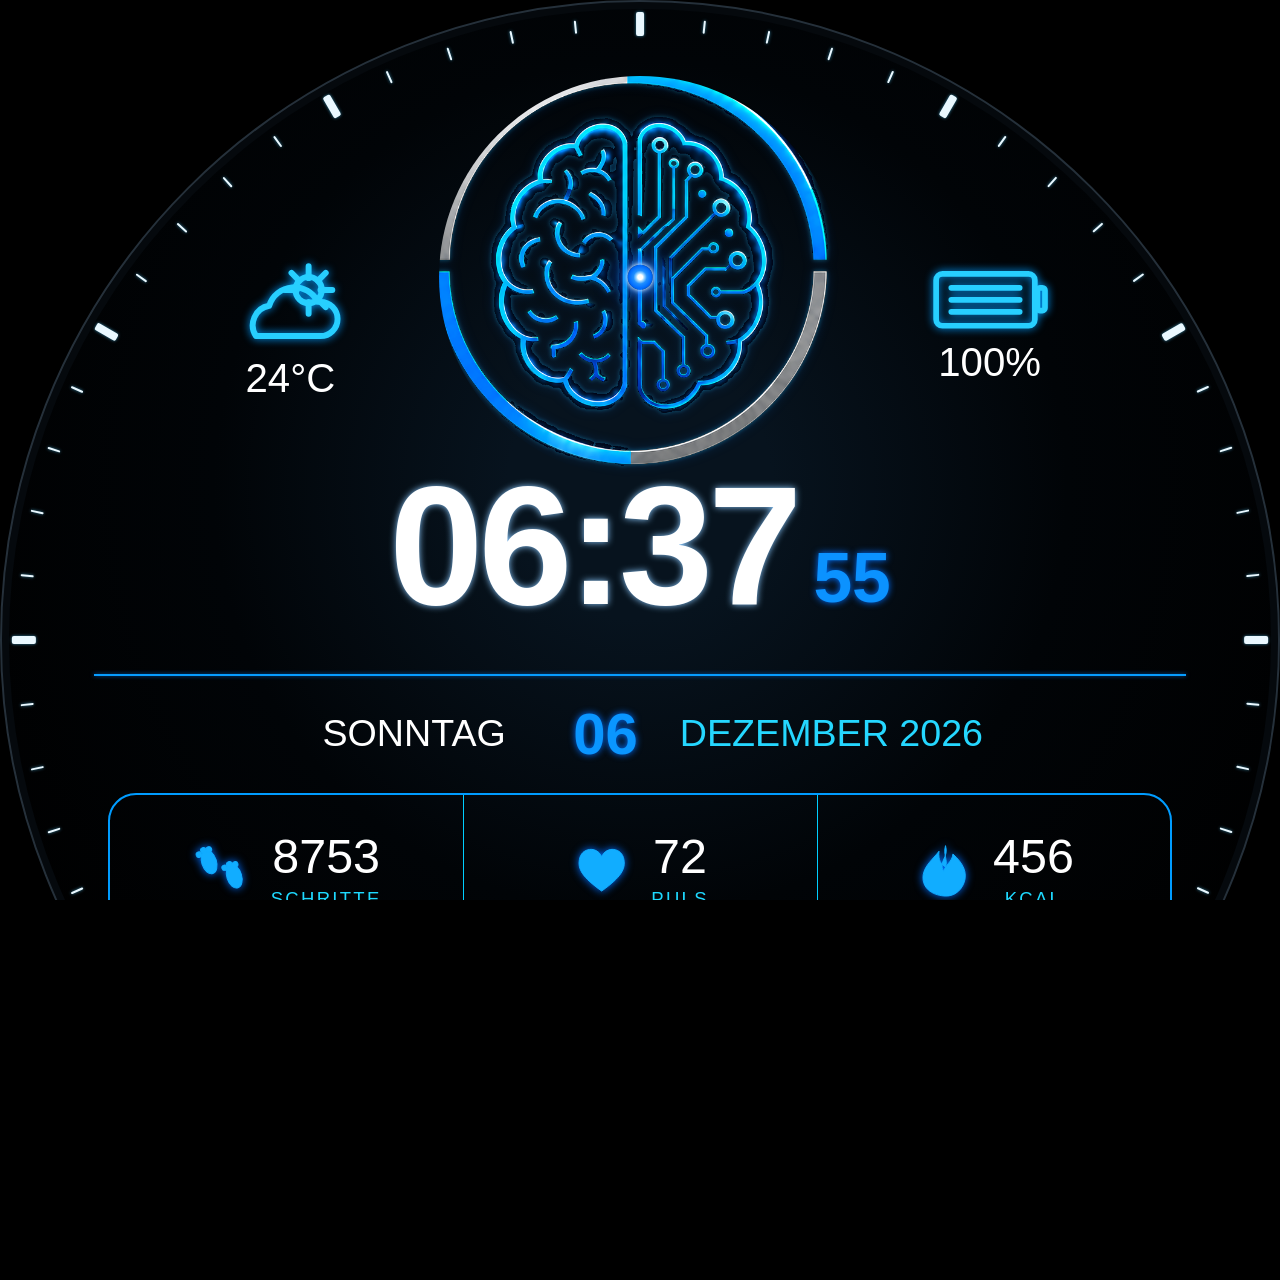
==== commit 2bc13404: "Add files via upload" ====
--- a/index.html
+++ b/index.html
@@ -2,566 +2,89 @@
 <html lang="de">
 <head>
   <meta charset="utf-8">
-  <meta name="viewport" content="width=device-width, initial-scale=1">
-  <meta name="theme-color" content="#03070c">
-  <meta name="description" content="TILSMEE ai – dein persönlicher KI-Assistent auf jedem Gerät.">
-  <title>TILSMEE ai | Dein persönlicher KI-Assistent</title>
-  <link rel="icon" type="image/png" sizes="32x32" href="brain-master.png">
-  <link rel="shortcut icon" href="brain-master.png">
-  <link rel="icon" href="brain-master.png">
-  <link rel="stylesheet" href="style.css">
+  <meta name="viewport" content="width=device-width,initial-scale=1">
+  <title>TILSMEE V8 Watchface · Master 1.1.0</title>
+  <link rel="stylesheet" href="watchface.css">
 </head>
 <body>
-  <div class="loader" id="loader">
-    <div class="loader-mark">
-      <img src="brain-master.png" alt="TILSMEE Gehirn">
-      <span class="core-dot"></span>
+<main class="stage">
+  <section class="watch" id="watch">
+    <div class="second-ring" id="secondRing" aria-hidden="true"></div>
+
+    <div class="brain-module">
+      <button class="brain-shell" id="brainButton" type="button" aria-label="TILSMEE aktivieren">
+        <img class="brain-master" src="tilsmee-brain-master.png" alt="TILSMEE Gehirn">
+        <span class="brain-core-pulse" aria-hidden="true"></span>
+      </button>
     </div>
 
-    <div class="loader-name">
-      <img src="tilsmee-wordmark.png" alt="TILSMEE">
-      <span class="ai">ai</span>
+    
+    <div class="brain-message" id="brainMessage" aria-live="polite">
+      Wie kann ich dir helfen?
     </div>
 
-    <p class="loader-subtitle">Dein persönlicher KI-Assistent</p>
-    <p class="loader-version">Version 1.1.0 · Entwickler: Markus Smeets</p>
+    <div class="weather top-info">
+      <svg viewBox="0 0 90 65" aria-hidden="true">
+        <circle class="sun" cx="59" cy="19" r="10"/>
+        <path class="ray" d="M59 1v9M59 28v9M41 19h9M68 19h9M46 6l6 6M66 26l6 6M72 6l-6 6"/>
+        <path class="cloud" d="M19 54h49a13 13 0 0 0 0-26h-2A20 20 0 0 0 29 31a15 15 0 0 0-10 23z"/>
+      </svg>
+      <span id="temperature">24°C</span>
+    </div>
 
-    <button class="loader-button" id="startButton" type="button">
-      TILSMEE STARTEN
-    </button>
+    <div class="battery top-info">
+      <svg viewBox="0 0 100 55" aria-hidden="true">
+        <rect x="8" y="7" width="78" height="41" rx="5"/>
+        <rect x="88" y="18" width="6" height="18" rx="2"/>
+        <path d="M20 18h54M20 27.5h54M20 37h54"/>
+      </svg>
+      <span id="batteryValue">100%</span>
+    </div>
 
-    <p class="loader-hint">Scrollen oder wischen</p>
-  </div>
+    <div class="time-row">
+      <span id="time">10:09</span><span class="seconds" id="seconds">36</span>
+    </div>
 
-  <header class="header">
-    <a class="brand" href="#start" aria-label="TILSMEE Startseite">
-      <span class="brand-symbol">
-        <img src="brain-master.png" alt="">
-        <span class="core-dot core-dot-small"></span>
-      </span>
-      <span class="brand-lockup">
-        <img src="tilsmee-wordmark.png" alt="TILSMEE">
-        <span class="ai">ai</span>
-      </span>
-    </a>
+    <div class="divider" aria-hidden="true"></div>
 
-    <nav aria-label="Hauptnavigation">
-      <a href="#start">Start</a>
-      <a href="#vision">TILSMEE</a>
-      <a href="#studio">WatchFace Studio</a>
-      <a href="#roadmap">Roadmap</a>
-    </nav>
+    <div class="date-row">
+      <span id="weekday">FREITAG</span>
+      <strong id="day">15</strong>
+      <span id="monthYear">MAI 2025</span>
+    </div>
 
-    <a class="header-contact" href="#kontakt">Kontakt</a>
-  </header>
+    <div class="metrics">
+      <div class="metric">
+        <svg class="metric-icon steps-icon" viewBox="0 0 64 64" aria-hidden="true">
+          <g transform="rotate(-18 32 32)">
+            <ellipse cx="22" cy="19" rx="8" ry="13"/><circle cx="14" cy="8" r="3"/><circle cx="20" cy="5" r="3"/><circle cx="26" cy="6" r="3"/>
+            <ellipse cx="43" cy="42" rx="8" ry="13"/><circle cx="36" cy="30" r="3"/><circle cx="42" cy="28" r="3"/><circle cx="48" cy="30" r="3"/>
+          </g>
+        </svg>
+        <div><strong id="steps">8753</strong><small>SCHRITTE</small></div>
+      </div>
+      <div class="metric">
+        <svg class="metric-icon heart-icon" viewBox="0 0 64 64" aria-hidden="true"><path d="M32 54C11 39 6 30 8 20 10 7 27 5 32 17 37 5 54 7 56 20c2 10-3 19-24 34z"/></svg>
+        <div><strong id="pulse">72</strong><small>PULS</small></div>
+      </div>
+      <div class="metric">
+        <svg class="metric-icon fire-icon" viewBox="0 0 64 64" aria-hidden="true"><path d="M34 5c4 13-8 16-2 28 2-8 9-10 10-19 11 10 16 20 12 31-4 11-14 16-24 14C16 57 8 48 10 36c2-10 10-16 17-25-1 10 2 14 7 17 3-8-3-13 0-23z"/></svg>
+        <div><strong id="kcal">456</strong><small>KCAL</small></div>
+      </div>
+    </div>
 
-  <main>
-    <section class="panel hero" id="start">
-      <div class="grid-glow grid-glow-left"></div>
-      <div class="grid-glow grid-glow-right"></div>
+    <div class="brand">
+      <div class="wordmark"><span class="tils">TILS</span><span class="mee">MEE</span></div>
+      <div class="tagline"><i></i><span>DEIN KOMPETENTER KI-ASSISTENT</span><i></i></div>
+    </div>
 
-      <div class="hero-copy reveal">
-        <p class="eyebrow">PERSÖNLICHE KI · SOFTWARE · SMARTWATCH</p>
-
-        <div class="hero-lockup">
-          <img src="tilsmee-wordmark.png" alt="TILSMEE">
-          <span class="ai">ai</span>
-        </div>
-
-        <h1>Dein persönlicher KI-Assistent.<br>Auf jedem Gerät.</h1>
-
-        <p class="lead">
-          TILSMEE verbindet Projekte, Wissen und Geräte zu einem persönlichen System,
-          das dich im Alltag zuverlässig begleitet.
-        </p>
-
-        <div class="actions">
-          <a class="button button-primary" href="#studio">WatchFace Studio ansehen</a>
-          <button class="button button-secondary" id="weatherButton" type="button">Wetter aktualisieren</button>
-        </div>
-
-        <p class="status-line" id="weatherStatus">Wetter wird geladen …</p>
-      </div>
-
-      <!-- MASTER 1.1.0 FINAL-CLEAN: V8 Watchface modular eingebunden -->
-      <div class="watch-area reveal">
-        <div class="smartwatch-hardware" aria-label="TILSMEE Smartwatch">
-          <span class="watch-lug watch-lug-top-left" aria-hidden="true"></span>
-          <span class="watch-lug watch-lug-top-right" aria-hidden="true"></span>
-          <span class="watch-lug watch-lug-bottom-left" aria-hidden="true"></span>
-          <span class="watch-lug watch-lug-bottom-right" aria-hidden="true"></span>
-
-          <span class="watch-side-button" aria-hidden="true">
-            <span class="watch-side-button-detail"></span>
-          </span>
-
-          <div class="watch-case">
-            <span class="watch-case-highlight" aria-hidden="true"></span>
-            <div class="watchframe-module">
-          <iframe
-            id="tilsmeeWatchframe"
-            class="watchframe-iframe"
-            src="watchface/index.html"
-            title="TILSMEE V8 Watchface"
-            loading="eager"
-            scrolling="no">
-          </iframe>
-        </div>
-          </div>
-        </div>
-
-        <div class="watch-assistant" id="watchAssistant" aria-live="polite">
-          <span class="watch-assistant-dot"></span>
-          <span>Wie kann ich dir helfen?</span>
-        </div>
-        <p class="watch-hint">Klicke auf das Gehirn</p>
-      </div>
-
-      <a class="scroll-next" href="#vision">WEITER<span></span></a>
-    </section>
-
-    <section class="panel vision vision-v110" id="vision">
-      <div class="section-head reveal">
-        <p class="eyebrow">DIE VISION</p>
-        <h2>Ein persönliches System statt vieler einzelner Werkzeuge.</h2>
-        <p>TILSMEE soll deine Arbeitsweise verstehen, Zusammenhänge erhalten und dir genau dort helfen, wo du gerade bist.</p>
-      </div>
-
-      <div class="vision-deck" id="visionDeck">
-        <button class="vision-card-v110 reveal" data-vision="0" type="button"><span>01</span><h3>Persönlich</h3><p>Projekte, Vorlieben und Arbeitsstände bleiben sinnvoll verbunden.</p><b>VISION ENTDECKEN ↗</b></button>
-        <button class="vision-card-v110 reveal" data-vision="1" type="button"><span>02</span><h3>Privat</h3><p>Klare Kontrolle, nachvollziehbare Funktionen und bewusster Umgang mit deinen Daten.</p><b>VISION ENTDECKEN ↗</b></button>
-        <button class="vision-card-v110 reveal" data-vision="2" type="button"><span>03</span><h3>Alltag</h3><p>TILSMEE begleitet Arbeit, Ideen, Projekte und tägliche Aufgaben.</p><b>VISION ENTDECKEN ↗</b></button>
-        <button class="vision-card-v110 reveal" data-vision="3" type="button"><span>04</span><h3>Geräte</h3><p>Eine persönliche KI, die nicht an ein einziges Gerät gebunden ist.</p><b>VISION ENTDECKEN ↗</b></button>
-      </div>
-
-      <div class="vision-focus" id="visionFocus" aria-hidden="true">
-        <button class="vision-x" id="visionX" type="button" aria-label="Schließen">×</button>
-        <button class="vision-arrow" id="visionPrev" type="button" aria-label="Zurück">‹</button>
-        <div class="vision-focus-content">
-          <small id="visionCount">01 / 04</small><em id="visionKicker">PERSÖNLICH</em>
-          <h3 id="visionTitle"></h3><p id="visionText"></p><div class="vision-demo-v110" id="visionDemo"></div>
-        </div>
-        <button class="vision-arrow" id="visionNext" type="button" aria-label="Weiter">›</button>
-        <div class="device-concept-panel" id="deviceConceptPanel" aria-hidden="true">
-          <button class="device-concept-close" id="deviceConceptClose" type="button" aria-label="Smartphone-Demo schließen">×</button>
-
-          <div class="device-concept-copy">
-            <span class="device-concept-label">ZUKUNFTSVISION · KONZEPT</span>
-            <h4>TILSMEE auf deinem Smartphone.</h4>
-            <p>Dein persönlicher Begleiter für unterwegs. Projekte, Wissen und Geräte bleiben mit dir verbunden.</p>
-          </div>
-
-          <div class="phone-concept" aria-label="TILSMEE Smartphone Zukunftskonzept">
-            <div class="phone-shell">
-              <div class="phone-speaker"></div>
-              <div class="phone-camera"></div>
-
-              <div class="phone-screen">
-                <div class="phone-status">
-                  <span>09:41</span>
-                  <span class="phone-status-right">● 5G ▰</span>
-                </div>
-
-                <div class="phone-tilsmee-head">
-                  <img src="brain-master.png" alt="TILSMEE">
-                  <div>
-                    <strong>TILSMEE</strong>
-                    <small>Persönlicher KI-Assistent</small>
-                  </div>
-                  <span class="phone-ready-dot" aria-hidden="true"></span>
-                </div>
-
-                <div class="phone-greeting">
-                  <span>Guten Abend.</span>
-                  <h5>Wie kann ich dir helfen?</h5>
-                </div>
-
-                <div class="phone-action-grid">
-                  <div class="phone-action">
-                    <span class="phone-action-icon">▦</span>
-                    <strong>Projekte</strong>
-                    <small>Weiterarbeiten</small>
-                  </div>
-                  <div class="phone-action">
-                    <span class="phone-action-icon">◎</span>
-                    <strong>Wissen</strong>
-                    <small>Alles verbunden</small>
-                  </div>
-                  <div class="phone-action">
-                    <span class="phone-action-icon">⌁</span>
-                    <strong>Geräte</strong>
-                    <small>Überall dabei</small>
-                  </div>
-                </div>
-
-                <div class="phone-context-card">
-                  <span class="phone-context-kicker">WEITERMACHEN</span>
-                  <strong>TILSMEE Homepage 1.1.0</strong>
-                  <small>Letzter Stand wurde gespeichert.</small>
-                </div>
-
-                <div class="phone-input">
-                  <span>Nachricht an TILSMEE …</span>
-                  <span class="phone-mic">◉</span>
-                </div>
-              </div>
-            </div>
-          </div>
-        </div>
-
-        <div class="watch-concept-panel" id="watchConceptPanel" aria-hidden="true">
-          <button class="watch-concept-close" id="watchConceptClose" type="button" aria-label="Smartwatch-Demo schließen">×</button>
-          <div class="watch-concept-copy">
-            <span class="device-concept-label">ZUKUNFTSVISION · KONZEPT</span>
-            <h4>TILSMEE an deinem Handgelenk.</h4>
-            <p>Dein persönlicher Begleiter direkt an deiner Smartwatch. Zeit, Informationen und der direkte Zugang zu TILSMEE bleiben immer griffbereit.</p>
-          </div>
-          <div class="watch-concept-visual" id="watchConceptVisual" role="button" tabindex="0" aria-label="Smartwatch vergrößern">
-            <div class="smartwatch-hardware concept-watch" aria-label="TILSMEE Smartwatch Zukunftskonzept">
-              <span class="watch-lug watch-lug-top-left" aria-hidden="true"></span><span class="watch-lug watch-lug-top-right" aria-hidden="true"></span>
-              <span class="watch-lug watch-lug-bottom-left" aria-hidden="true"></span><span class="watch-lug watch-lug-bottom-right" aria-hidden="true"></span>
-              <span class="watch-side-button" aria-hidden="true"><span class="watch-side-button-detail"></span></span>
-              <div class="watch-case"><span class="watch-case-highlight" aria-hidden="true"></span>
-                <div class="watchframe-module"><iframe class="watchframe-iframe" src="watchface/index.html" title="TILSMEE Smartwatch Zukunftsvision" loading="eager" scrolling="no"></iframe></div>
-              </div>
-            </div>
-          </div>
-        </div>
-
-        <div class="pc-concept-panel" id="pcConceptPanel" aria-hidden="true">
-          <button class="pc-concept-close" id="pcConceptClose" type="button" aria-label="PC-Demo schließen">×</button>
-          <div class="pc-concept-copy">
-            <span class="device-concept-label">ZUKUNFTSVISION · KONZEPT</span>
-            <h4>Dein persönlicher Arbeitsraum.</h4>
-            <p>TILSMEE auf dem PC verbindet Projekte, Wissen, Aufgaben und deine Geräte in einer gemeinsamen persönlichen Arbeitsoberfläche.</p>
-          </div>
-          <div class="pc-concept-visual" id="pcConceptVisual" role="button" tabindex="0" aria-label="PC-Demo vergrößern">
-            <div class="pc-device">
-              <div class="pc-monitor">
-                <div class="pc-screen">
-                  <div class="pc-topbar">
-                    <div class="pc-brand"><img src="brain-master.png" alt=""><span>TILSMEE</span></div>
-                    <span class="pc-ready"><i></i> BEREIT</span>
-                  </div>
-                  <div class="pc-layout">
-                    <aside class="pc-sidebar">
-                      <b>ARBEITSRAUM</b>
-                      <span class="active">⌂ Übersicht</span>
-                      <span>▦ Projekte</span>
-                      <span>◎ Wissen</span>
-                      <span>✓ Aufgaben</span>
-                      <span>⌁ Geräte</span>
-                    </aside>
-                    <main class="pc-main">
-                      <small>GUTEN MORGEN</small>
-                      <h5>Wie kann ich dir helfen?</h5>
-                      <div class="pc-cards">
-                        <div><em>AKTUELLES PROJEKT</em><strong>TILSMEE Homepage</strong><span>Vision · Geräte · PC</span></div>
-                        <div><em>NÄCHSTER SCHRITT</em><strong>Weiterarbeiten</strong><span>Dein Stand ist bereit.</span></div>
-                      </div>
-                      <div class="pc-work">
-                        <div class="pc-work-head"><strong>Deine Bereiche</strong><span>Alles verbunden</span></div>
-                        <div class="pc-work-grid">
-                          <span><b>12</b> Projekte</span>
-                          <span><b>∞</b> Wissen</span>
-                          <span><b>04</b> Geräte</span>
-                        </div>
-                      </div>
-                      <div class="pc-input"><span>Nachricht an TILSMEE …</span><b>◉</b></div>
-                    </main>
-                  </div>
-                </div>
-              </div>
-              <div class="pc-neck"></div>
-              <div class="pc-base"></div>
-            </div>
-          </div>
-        </div>
-
-        <div class="auto-concept-panel" id="autoConceptPanel" aria-hidden="true">
-          <button class="auto-concept-close" id="autoConceptClose" type="button" aria-label="Auto-Infotainment-Demo schließen">×</button>
-
-          <div class="auto-concept-copy">
-            <span class="device-concept-label">ZUKUNFTSVISION · KONZEPT</span>
-            <h4>TILSMEE begleitet dich auch im Auto.</h4>
-            <p>Eine persönliche KI im Fahrzeug: Navigation, Musik, Telefon und Assistenz direkt im Infotainment-System.</p>
-          </div>
-
-          <div class="cockpit-concept" aria-label="TILSMEE Auto-Cockpit Zukunftskonzept">
-            <div class="dashboard-shell">
-              <div class="dashboard-top">
-                <div class="driver-cluster">
-                  <div class="cluster-arc"></div>
-                  <div class="cluster-speed">82</div>
-                  <div class="cluster-unit">km/h</div>
-                  <div class="cluster-small">D · 12°C</div>
-                </div>
-
-                <div class="infotainment-frame" id="infotainmentFrame" role="button" tabindex="0" aria-label="Auto-Infotainment vergrößern">
-                  <div class="infotainment-screen">
-                    <div class="car-topbar">
-                      <div class="car-brand">
-                        <img src="brain-master.png" alt="TILSMEE">
-                        <div>
-                          <strong>TILSMEE</strong>
-                          <small>Auto-Infotainment</small>
-                        </div>
-                      </div>
-                      <div class="car-clock">10:09</div>
-                    </div>
-
-                    <div class="car-main">
-                      <div class="car-assistant">
-                        <span class="car-kicker">GUTEN MORGEN</span>
-                        <h5>Wohin darf ich dich begleiten?</h5>
-                        <p>TILSMEE ist bereit.</p>
-                      </div>
-
-                      <div class="car-grid">
-                        <div class="car-card"><span class="car-icon">⌖</span><strong>Navigation</strong><small>Ziel wählen</small></div>
-                        <div class="car-card"><span class="car-icon">♫</span><strong>Musik</strong><small>Wiedergabe</small></div>
-                        <div class="car-card"><span class="car-icon">◔</span><strong>Telefon</strong><small>Verbunden</small></div>
-                        <div class="car-card"><span class="car-icon">◎</span><strong>TILSMEE</strong><small>Persönliche Assistenz</small></div>
-                      </div>
-
-                      <div class="car-detail-grid">
-                        <section class="car-detail car-nav-detail" aria-label="Navigation Vorschau">
-                          <div class="nav-map">
-                            <span class="nav-road nav-road-a"></span>
-                            <span class="nav-road nav-road-b"></span>
-                            <span class="nav-road nav-road-c"></span>
-                            <span class="nav-route nav-route-a"></span>
-                            <span class="nav-route nav-route-b"></span>
-                            <span class="nav-position">➤</span>
-                          </div>
-                          <div class="nav-info">
-                            <strong>Geldern Zentrum</strong>
-                            <span>12 Min · 6,8 km</span>
-                          </div>
-                        </section>
-
-                        <section class="car-detail car-music-detail" aria-label="Aktuell gespielte Musik">
-                          <span class="music-kicker">JETZT LÄUFT</span>
-                          <strong>Me, Myself and I</strong>
-                          <span class="music-artist">Blackmagic Smeety</span>
-                          <div class="music-progress" data-music-progress><i></i></div>
-                          <div class="music-controls">
-                            <span data-music-current>0:00</span>
-                            <button class="music-play-toggle" type="button" aria-label="Me, Myself and I abspielen">▶</button>
-                            <span data-music-duration>4:36</span>
-                          </div>
-                          <audio id="visionMusicPlayer" preload="metadata" src="music/me-myself-and-i.mp3"></audio>
-                        </section>
-
-                        <section class="car-detail car-phone-detail" aria-label="Telefon Status">
-                          <div class="phone-status-dot"></div>
-                          <strong>Telefon verbunden</strong>
-                          <span>Samsung S25</span>
-                        </section>
-
-                        <section class="car-detail car-calendar-detail" aria-label="Heutige Termine">
-                          <div class="calendar-head">
-                            <span>HEUTE</span>
-                            <strong>22 AUG</strong>
-                          </div>
-                          <div class="calendar-item"><time>10:30</time><span>Termin</span></div>
-                          <div class="calendar-item"><time>14:00</time><span>Projekt TILSMEE</span></div>
-                          <div class="calendar-item"><time>18:00</time><span>Erinnerung</span></div>
-                        </section>
-                      </div>
-
-                      <div class="car-bottomline">
-                        <span>Innenraum 21°C</span>
-                        <span class="car-ready"><i></i> TILSMEE BEREIT</span>
-                      </div>
-                    </div>
-                  </div>
-                </div>
-
-                <div class="passenger-trim"></div>
-              </div>
-
-              <div class="dashboard-lower">
-                <div class="steering-wheel"><div class="steering-center"></div></div>
-                <div class="console-strip"><span></span><span></span><span></span></div>
-              </div>
-            </div>
-          </div>
-        </div>
-
-      </div>
-      <p class="vision-hint-v110">Karte anklicken · auf Mobilgeräten wischen</p>
-    </section>
-
-    <section class="panel studio" id="studio">
-      <div class="studio-window reveal">
-        <div class="window-bar">
-          <span></span><span></span><span></span>
-          <div class="window-title">
-            <img src="tilsmee-wordmark.png" alt="TILSMEE">
-            <b>WatchFace Studio</b>
-          </div>
-        </div>
-
-        <div class="studio-body">
-          <aside class="layers">
-            <h3>Ebenen</h3>
-            <button class="layer active" data-layer="all">
-              <span class="layer-preview preview-bg"></span>
-              <span><b>Gesamtansicht</b><small>Alle Elemente</small></span>
-            </button>
-            <button class="layer" data-layer="time">
-              <span class="layer-preview preview-time">10:09</span>
-              <span><b>Uhrzeit</b><small>Stunden · Minuten · Sekunden</small></span>
-            </button>
-            <button class="layer" data-layer="date">
-              <span class="layer-preview preview-date">05.08</span>
-              <span><b>Datum</b><small>Wochentag · Tag · Monat</small></span>
-            </button>
-            <button class="layer" data-layer="weather">
-              <span class="layer-preview preview-weather">☁ 24°</span>
-              <span><b>Wetter</b><small>Live-Anzeige · Temperatur</small></span>
-            </button>
-            <button class="layer" data-layer="metrics">
-              <span class="layer-preview preview-steps">◉ 6248</span>
-              <span><b>Aktivität</b><small>Schritte · Puls · Kalorien</small></span>
-            </button>
-            <button class="layer" data-layer="battery">
-              <span class="layer-preview preview-battery">⚡ 84%</span>
-              <span><b>Akku</b><small>Batteriestatus</small></span>
-            </button>
-          </aside>
-
-          <div class="editor-stage">
-            <div class="stage-label" id="stageLabel">Gesamtansicht</div>
-            <div class="editor-watch-v8" id="editorWatch" data-active="all">
-              <iframe
-                class="studio-watchframe-iframe"
-                id="studioWatchframe"
-                src="watchface/index.html"
-                title="TILSMEE V8 WatchFace Studio Vorschau"
-                loading="eager"
-                scrolling="no"></iframe>
-              <div class="studio-watch-overlay" id="studioWatchOverlay" aria-hidden="true"></div>
-            </div>
-          </div>
-        </div>
-      </div>
-      </div>
-
-      <div class="studio-copy reveal">
-        <p class="eyebrow">WATCHFACE STUDIO</p>
-        <h2>Dein Design wird zum funktionierenden Zifferblatt.</h2>
-        <p>
-          Eine echte V8-Live-Vorschau mit klar getrennten Ebenen, direkter Kontrolle
-          und einem sauberen Exportworkflow.
-        </p>
-        <ul>
-          <li>Live-Vorschau am Computer</li>
-          <li>Eigene Bilder und Hintergründe</li>
-          <li>Uhrzeit, Sekunden, Datum, Wetter, Schritte, Puls, Kalorien und Akku</li>
-          <li>Export für kompatible Smartwatches</li>
-        </ul>
-      </div>
-    </section>
-
-    <section class="panel roadmap" id="roadmap">
-      <div class="section-head reveal">
-        <p class="eyebrow">ROADMAP</p>
-        <h2>TILSMEE entsteht Schritt für Schritt.</h2>
-      </div>
-
-      <div class="timeline">
-        <button class="timeline-row timeline-action reveal" type="button" data-roadmap="homepage" aria-label="Homepage und Markenauftritt öffnen">
-          <span>01</span>
-          <div><h3>Homepage und Markenauftritt</h3><p>Die öffentliche Grundlage für das gesamte TILSMEE-System.</p></div>
-          <small class="state-active">AKTIV</small>
-          <i class="timeline-open" aria-hidden="true">↗</i>
-        </button>
-        <button class="timeline-row timeline-action reveal" type="button" data-roadmap="studio" aria-label="Zum WatchFace Studio">
-          <span>02</span>
-          <div><h3>WatchFace Studio</h3><p>Editor, Ebenen, Live-Vorschau und Export.</p></div>
-          <small>IN ENTWICKLUNG</small>
-          <i class="timeline-open" aria-hidden="true">↗</i>
-        </button>
-        <button class="timeline-row timeline-action reveal" type="button" data-roadmap="ai" aria-label="Persönliche KI Zukunftsvision öffnen">
-          <span>03</span>
-          <div><h3>Persönliche KI</h3><p>Sprache, Wissen, Projekte und Geräte in einer Anwendung.</p></div>
-          <small>GEPLANT</small>
-          <i class="timeline-open" aria-hidden="true">↗</i>
-        </button>
-      </div>
-
-      <div class="roadmap-modal" id="roadmapModal" aria-hidden="true">
-        <button class="roadmap-modal-close" id="roadmapModalClose" type="button" aria-label="Roadmap-Ansicht schließen">×</button>
-        <div class="roadmap-modal-inner" id="roadmapModalInner"></div>
-      </div>
-    </section>
-
-    <section class="panel contact" id="kontakt">
-      <div class="contact-box reveal">
-        <div class="contact-symbol">
-          <img src="brain-master.png" alt="">
-          <span class="core-dot"></span>
-        </div>
-
-        <div class="contact-lockup">
-          <img src="tilsmee-wordmark.png" alt="TILSMEE">
-          <span class="ai">ai</span>
-        </div>
-
-        <h2>Die Entwicklung läuft.</h2>
-        <p>Neue Funktionen, Tests und Fortschritte werden hier sichtbar gemacht.</p>
-        <a class="button button-primary" href="mailto:kontakt@tilsmee.de">Kontakt aufnehmen</a>
-      </div>
-
-      <footer>
-        <div>
-          <strong>© 2026 TILSMEE. Alle Rechte vorbehalten.</strong>
-          <small>Entwickelt von Markus Smeets · Homepage 1.1.0</small>
-        </div>
-        <nav>
-          <a href="impressum.html">Impressum</a>
-          <a href="datenschutz.html">Datenschutz</a>
-          <a href="https://github.com/Tilsmee-ai/tilsmee-ai.github.io" target="_blank" rel="noopener">GitHub</a>
-        </nav>
-      </footer>
-    </section>
-  </main>
-
-  <div class="phone-zoom-backdrop" id="phoneZoomBackdrop" aria-hidden="true">
-    <button class="phone-zoom-close" id="phoneZoomClose" type="button" aria-label="Smartphone-Detailansicht schließen">×</button>
-    <div class="phone-zoom-stage" id="phoneZoomStage" role="dialog" aria-modal="true" aria-label="TILSMEE Smartphone Detailansicht">
-      <div class="phone-zoom-label">ZUKUNFTSVISION · DETAILANSICHT</div>
-      <div id="phoneZoomMount"></div>
+    <div class="circuit" aria-hidden="true">
+      <svg viewBox="0 0 720 180" preserveAspectRatio="none">
+        <g id="circuitLines"></g>
+      </svg>
     </div>
-  </div>
-
-  <div class="watch-zoom-backdrop" id="watchZoomBackdrop" aria-hidden="true">
-    <button class="phone-zoom-close" id="watchZoomClose" type="button" aria-label="Smartwatch-Detailansicht schließen">×</button>
-    <div class="watch-zoom-stage" role="dialog" aria-modal="true" aria-label="TILSMEE Smartwatch Detailansicht">
-      <div class="phone-zoom-label">ZUKUNFTSVISION · DETAILANSICHT</div>
-      <div id="watchZoomMount"></div>
-    </div>
-  </div>
-
-
-  <div class="pc-zoom-backdrop" id="pcZoomBackdrop" aria-hidden="true">
-    <button class="pc-zoom-close" id="pcZoomClose" type="button" aria-label="PC-Detailansicht schließen">×</button>
-    <div class="pc-zoom-stage" role="dialog" aria-modal="true" aria-label="TILSMEE PC Detailansicht">
-      <div class="pc-zoom-label">ZUKUNFTSVISION · DETAILANSICHT</div>
-      <div id="pcZoomMount"></div>
-    </div>
-  </div>
-
-
-  <div class="auto-zoom-backdrop" id="autoZoomBackdrop" aria-hidden="true">
-    <button class="auto-zoom-close" id="autoZoomClose" type="button" aria-label="Infotainment-Detailansicht schließen">×</button>
-    <div class="auto-zoom-stage" role="dialog" aria-modal="true" aria-label="TILSMEE Auto-Infotainment Detailansicht">
-      <div class="auto-zoom-label">ZUKUNFTSVISION · INFOTAINMENT-FOKUS</div>
-      <div id="autoZoomMount"></div>
-    </div>
-  </div>
-
-  <script src="script.js"></script></body>
-</html>
+  </section>
+</main>
+<script src="watchface.js"></script>
+</body>
+</html>
--- a/watchface.css
+++ b/watchface.css
@@ -0,0 +1,451 @@
+:root{
+  --blue:#00bfff;
+  --blue2:#087cff;
+  --cyan:#28d9ff;
+  --white:#f8fbff;
+  --dark:#02070d
+}
+
+*{box-sizing:border-box}
+
+html,body{
+  margin:0;
+  width:100%;
+  height:100%;
+  min-height:100%;
+  overflow:hidden;
+  background:#000;
+  color:white;
+  font-family:"Segoe UI",Arial,sans-serif
+}
+
+body{
+  display:grid;
+  place-items:center
+}
+
+.stage{
+  width:100%;
+  height:100%;
+  aspect-ratio:1;
+  display:grid;
+  place-items:center;
+  padding:0
+}
+
+.watch{
+  position:relative;
+  width:100%;
+  height:100%;
+  container-type:inline-size;
+  border-radius:50%;
+  overflow:hidden;
+  background:radial-gradient(circle at 50% 38%,#07131e 0 13%,#010407 42%,#000 75%);
+  border:2px solid #25303a;
+  box-shadow:inset 0 0 0 7px #05090d,0 0 30px #000
+}
+
+/* Sekundenring */
+.second-ring{
+  position:absolute;
+  inset:0;
+  pointer-events:none;
+  z-index:3
+}
+
+.tick{
+  position:absolute;
+  left:50%;
+  top:50%;
+  width:.18cqw;
+  height:1.05cqw;
+  background:#eaf8ff;
+  border-radius:2px;
+  box-shadow:0 0 .25cqw rgba(87,207,255,.65);
+  transition:
+    background-color .10s linear,
+    box-shadow .10s linear,
+    filter .10s linear;
+  transform-origin:center center
+}
+
+.tick.major{
+  width:.62cqw;
+  height:1.9cqw;
+  background:#eaf8ff
+}
+
+.tick.active{
+  background:#006CFF;
+  width:.47cqw;
+  filter:brightness(3.8) saturate(1.9);
+  box-shadow:
+    0 0 .42cqw #ffffff,
+    0 0 .98cqw #8acbff,
+    0 0 1.80cqw #168dff,
+    0 0 3.15cqw #005dff,
+    0 0 4.95cqw rgba(0,55,255,1)
+}
+
+.tick.active.major{
+  background:#087CFF;
+  width:1.26cqw;
+  filter:brightness(4.1) saturate(1.95);
+  box-shadow:
+    0 0 .54cqw #ffffff,
+    0 0 1.17cqw #a4d8ff,
+    0 0 2.03cqw #2095ff,
+    0 0 3.53cqw #0058ff,
+    0 0 5.48cqw rgba(0,45,255,1)
+}
+
+/* Gehirn */
+.brain-module{
+  position:absolute;
+  left:50%;
+  top:5.8%;
+  width:31.5%;
+  aspect-ratio:1;
+  transform:translateX(-50%);
+  z-index:6
+}
+
+.brain-shell{
+  position:absolute;
+  inset:0;
+  width:100%;
+  height:100%;
+  padding:0;
+  border:0;
+  outline:0;
+  border-radius:50%;
+  background:transparent;
+  box-shadow:none;
+  cursor:pointer;
+  overflow:hidden;
+  display:block
+}
+
+.brain-master{
+  position:absolute;
+  inset:0;
+  width:100%;
+  height:100%;
+  display:block;
+  object-fit:cover;
+  object-position:center;
+  border-radius:50%;
+  transform:scale(1.035);
+  filter:
+    brightness(1)
+    contrast(1.04)
+    drop-shadow(0 0 .18cqw rgba(35,205,255,.34))
+    drop-shadow(0 0 .42cqw rgba(0,115,255,.18));
+  pointer-events:none
+}
+
+.brain-module.pulse .brain-master{
+  animation:brainMasterPulse 1s ease-in-out infinite
+}
+
+@keyframes brainMasterPulse{
+  0%,100%{
+    filter:
+      brightness(1)
+      contrast(1.04)
+      drop-shadow(0 0 .18cqw rgba(35,205,255,.34))
+      drop-shadow(0 0 .42cqw rgba(0,115,255,.18))
+  }
+  50%{
+    filter:
+      brightness(1.035)
+      contrast(1.08)
+      drop-shadow(0 0 .24cqw rgba(90,235,255,.52))
+      drop-shadow(0 0 .55cqw rgba(0,130,255,.26))
+  }
+}
+
+.brain-core-pulse{
+  position:absolute;
+  left:50%;
+  top:50%;
+  width:6.15%;
+  aspect-ratio:1;
+  transform:translate(-50%,-50%);
+  border-radius:50%;
+  background:
+    radial-gradient(circle,
+      #ffffff 0 14%,
+      #a9dcff 22%,
+      #208fff 38%,
+      #006cff 62%,
+      rgba(0,50,225,.25) 100%);
+  box-shadow:
+    0 0 .39cqw rgba(255,255,255,1),
+    0 0 .87cqw rgba(75,165,255,1),
+    0 0 1.58cqw rgba(0,108,255,1),
+    0 0 2.48cqw rgba(0,48,255,.86);
+  pointer-events:none
+}
+
+.brain-module.pulse .brain-core-pulse{
+  animation:brainCorePulse .95s ease-in-out infinite
+}
+
+@keyframes brainCorePulse{
+  0%,100%{
+    transform:translate(-50%,-50%) scale(.80);
+    opacity:.90
+  }
+  50%{
+    transform:translate(-50%,-50%) scale(1.63);
+    opacity:1
+  }
+}
+
+.brain-message{
+  position:absolute;
+  left:50%;
+  top:34.8%;
+  transform:translateX(-50%);
+  padding:.58cqw 1.15cqw;
+  border:.11cqw solid rgba(40,215,255,.72);
+  border-radius:999px;
+  background:rgba(2,8,14,.96);
+  color:#f8fbff;
+  font-size:1.35cqw;
+  letter-spacing:.03em;
+  white-space:nowrap;
+  opacity:0;
+  pointer-events:none;
+  z-index:12;
+  box-shadow:0 0 .55cqw rgba(0,145,255,.24);
+  transition:opacity .18s ease
+}
+
+.brain-message.show{opacity:1}
+
+/* Wetter / Akku */
+.top-info{
+  position:absolute;
+  top:20.6%;
+  width:16%;
+  display:flex;
+  flex-direction:column;
+  align-items:center;
+  gap:.45cqw;
+  font-size:3.15cqw;
+  z-index:6
+}
+
+.weather{left:14.6%}
+.battery{right:14.6%}
+
+.top-info svg{
+  width:58%;
+  height:auto;
+  overflow:visible;
+  fill:none;
+  stroke:#27cfff;
+  stroke-width:4.5;
+  stroke-linecap:round;
+  stroke-linejoin:round;
+  filter:drop-shadow(0 0 .35cqw #009bff)
+}
+
+.weather .sun{fill:none}
+.battery svg{width:62%}
+
+/* Zeit */
+.time-row{
+  position:absolute;
+  top:37.2%;
+  left:50%;
+  width:72%;
+  transform:translateX(-50%);
+  display:flex;
+  justify-content:center;
+  align-items:flex-end;
+  white-space:nowrap;
+  line-height:.82;
+  z-index:7
+}
+
+#time{
+  font-size:13.25cqw;
+  font-weight:800;
+  letter-spacing:-.38cqw;
+  text-shadow:0 0 .6cqw #8ccaff
+}
+
+.seconds{
+  font-size:5.45cqw;
+  font-weight:700;
+  color:#0b92ff;
+  margin-left:1.25cqw;
+  margin-bottom:.65cqw;
+  text-shadow:0 0 .6cqw #006fff
+}
+
+.divider{
+  position:absolute;
+  left:7.2%;
+  right:7.2%;
+  top:52.7%;
+  height:.16cqw;
+  background:#079cff;
+  box-shadow:0 0 .35cqw rgba(0,127,255,.7);
+  z-index:5
+}
+
+/* Datum */
+.date-row{
+  position:absolute;
+  top:54.7%;
+  left:21.5%;
+  right:21.5%;
+  display:grid;
+  grid-template-columns:1.08fr .42fr 1.35fr;
+  align-items:center;
+  text-align:center;
+  font-family:"Segoe UI",Arial,sans-serif;
+  font-size:2.95cqw;
+  font-weight:400;
+  white-space:nowrap;
+  z-index:6
+}
+
+.date-row strong{
+  font-family:"Segoe UI",Arial,sans-serif;
+  font-size:4.55cqw;
+  font-weight:600;
+  color:#0a96ff;
+  text-shadow:0 0 .55cqw #006fff
+}
+
+.date-row #monthYear{color:#25d7ff}
+
+/* Messwerte */
+.metrics{
+  position:absolute;
+  top:62%;
+  left:8.3%;
+  right:8.3%;
+  height:12.2%;
+  border:.16cqw solid #009cff;
+  border-radius:2.2cqw;
+  display:grid;
+  grid-template-columns:repeat(3,1fr);
+  overflow:hidden;
+  z-index:6
+}
+
+.metric{
+  display:flex;
+  align-items:center;
+  justify-content:center;
+  gap:1.55cqw
+}
+
+.metric+.metric{border-left:.09cqw solid #00cfff}
+
+.metric-icon{
+  width:4.65cqw;
+  height:4.65cqw;
+  fill:#11adff;
+  stroke:#11adff;
+  filter:drop-shadow(0 0 .35cqw #006dff)
+}
+
+.metric>div{
+  display:flex;
+  flex-direction:column;
+  align-items:center
+}
+
+.metric strong{
+  font-size:3.8cqw;
+  font-weight:500;
+  line-height:1
+}
+
+.metric small{
+  font-size:1.45cqw;
+  color:#1ed9ff;
+  letter-spacing:.18cqw;
+  margin-top:.65cqw
+}
+
+/* Branding */
+.brand{
+  position:absolute;
+  top:76.7%;
+  left:18%;
+  right:18%;
+  text-align:center;
+  z-index:6
+}
+
+.wordmark{
+  font-family:Arial,sans-serif;
+  font-size:7.55cqw;
+  font-weight:700;
+  letter-spacing:.08cqw;
+  line-height:1
+}
+
+.tils{
+  background:linear-gradient(#fff,#fff 40%,#777);
+  -webkit-background-clip:text;
+  color:transparent
+}
+
+.mee{
+  background:linear-gradient(#16d9ff,#087cff 72%);
+  -webkit-background-clip:text;
+  color:transparent
+}
+
+.tagline{
+  display:flex;
+  align-items:center;
+  gap:1.4cqw;
+  justify-content:center;
+  margin-top:1.05cqw;
+  color:#0e9cff;
+  font-size:1.45cqw;
+  letter-spacing:.17cqw;
+  white-space:nowrap
+}
+
+.tagline i{
+  height:.13cqw;
+  background:#2bcfff;
+  width:6.3cqw;
+  box-shadow:0 0 .3cqw #00aaff
+}
+
+.circuit{
+  position:absolute;
+  left:21%;
+  right:21%;
+  bottom:1.3%;
+  height:11.8%;
+  opacity:.62;
+  z-index:4
+}
+
+.circuit svg{
+  width:100%;
+  height:100%
+}
+
+.circuit path{
+  fill:none;
+  stroke:#007ed4;
+  stroke-width:1.6
+}
+
+@media(max-width:700px){
+  .stage{padding:0}
+}
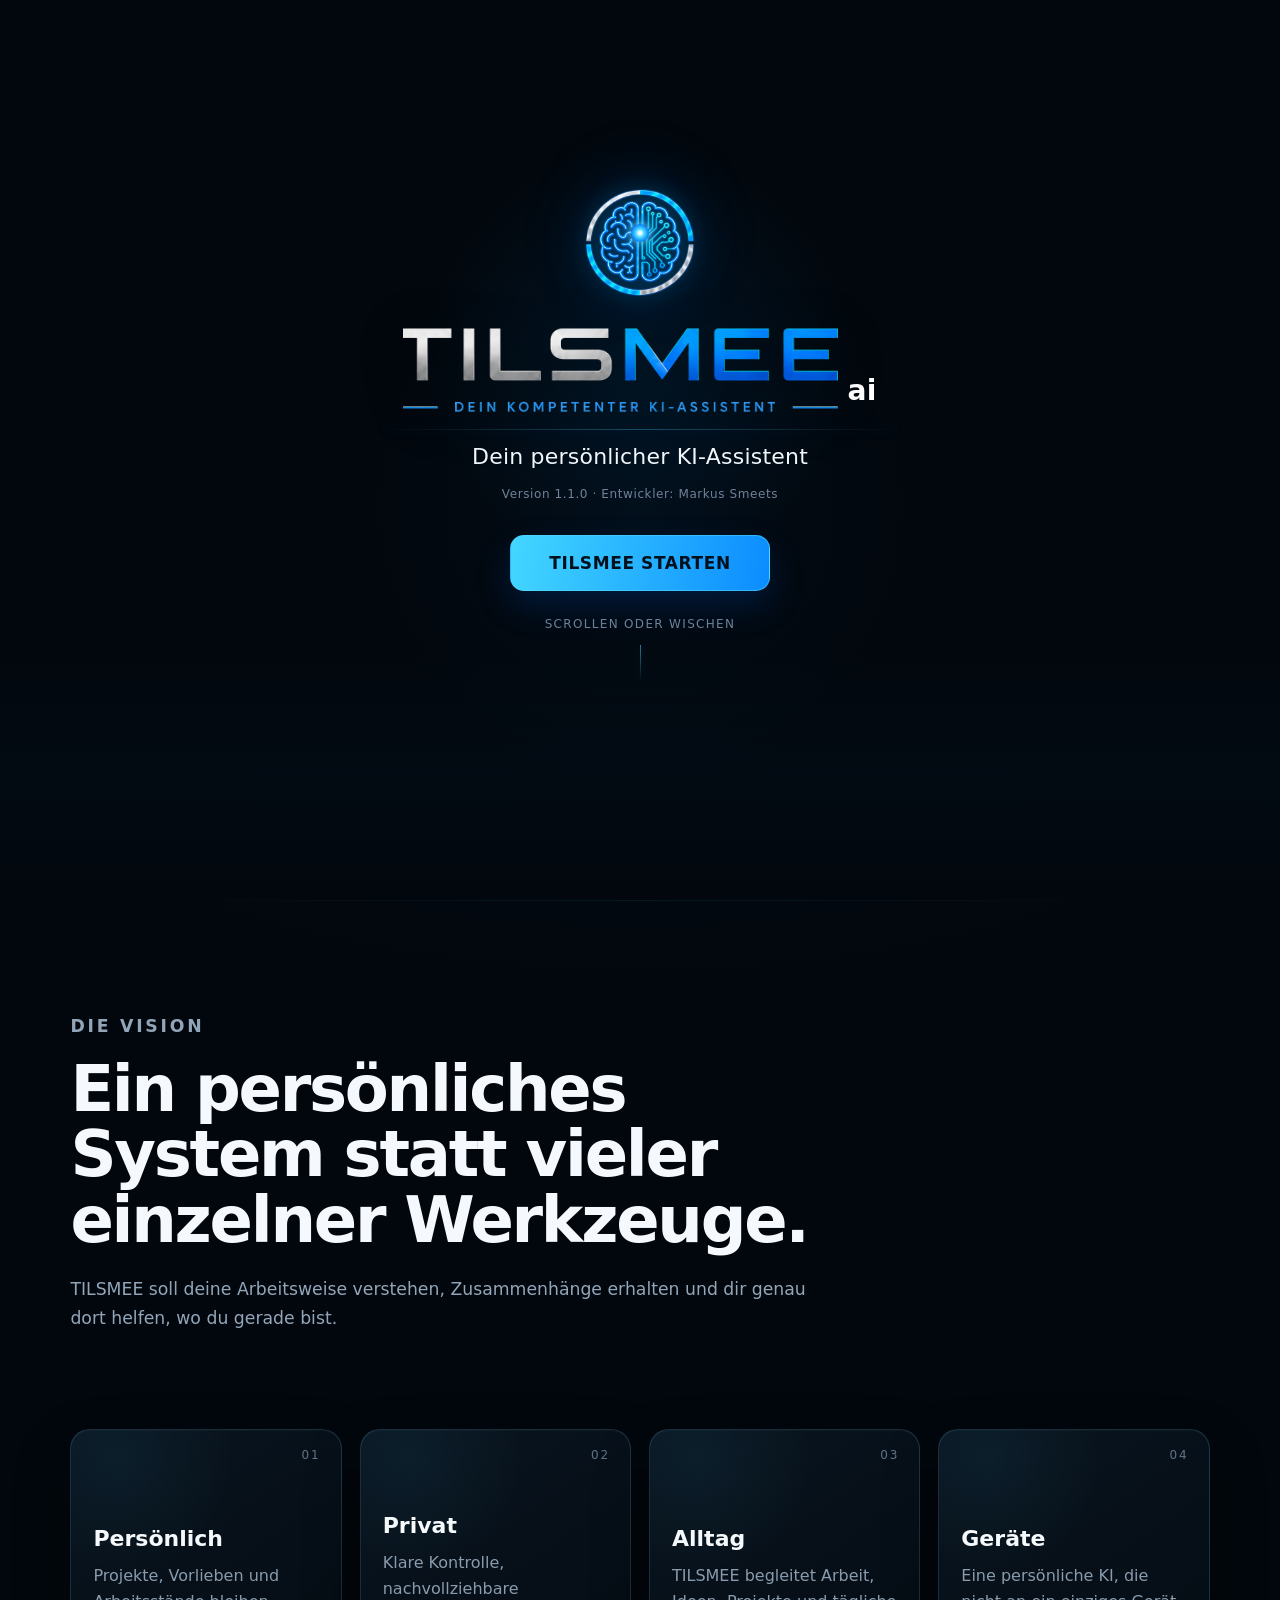
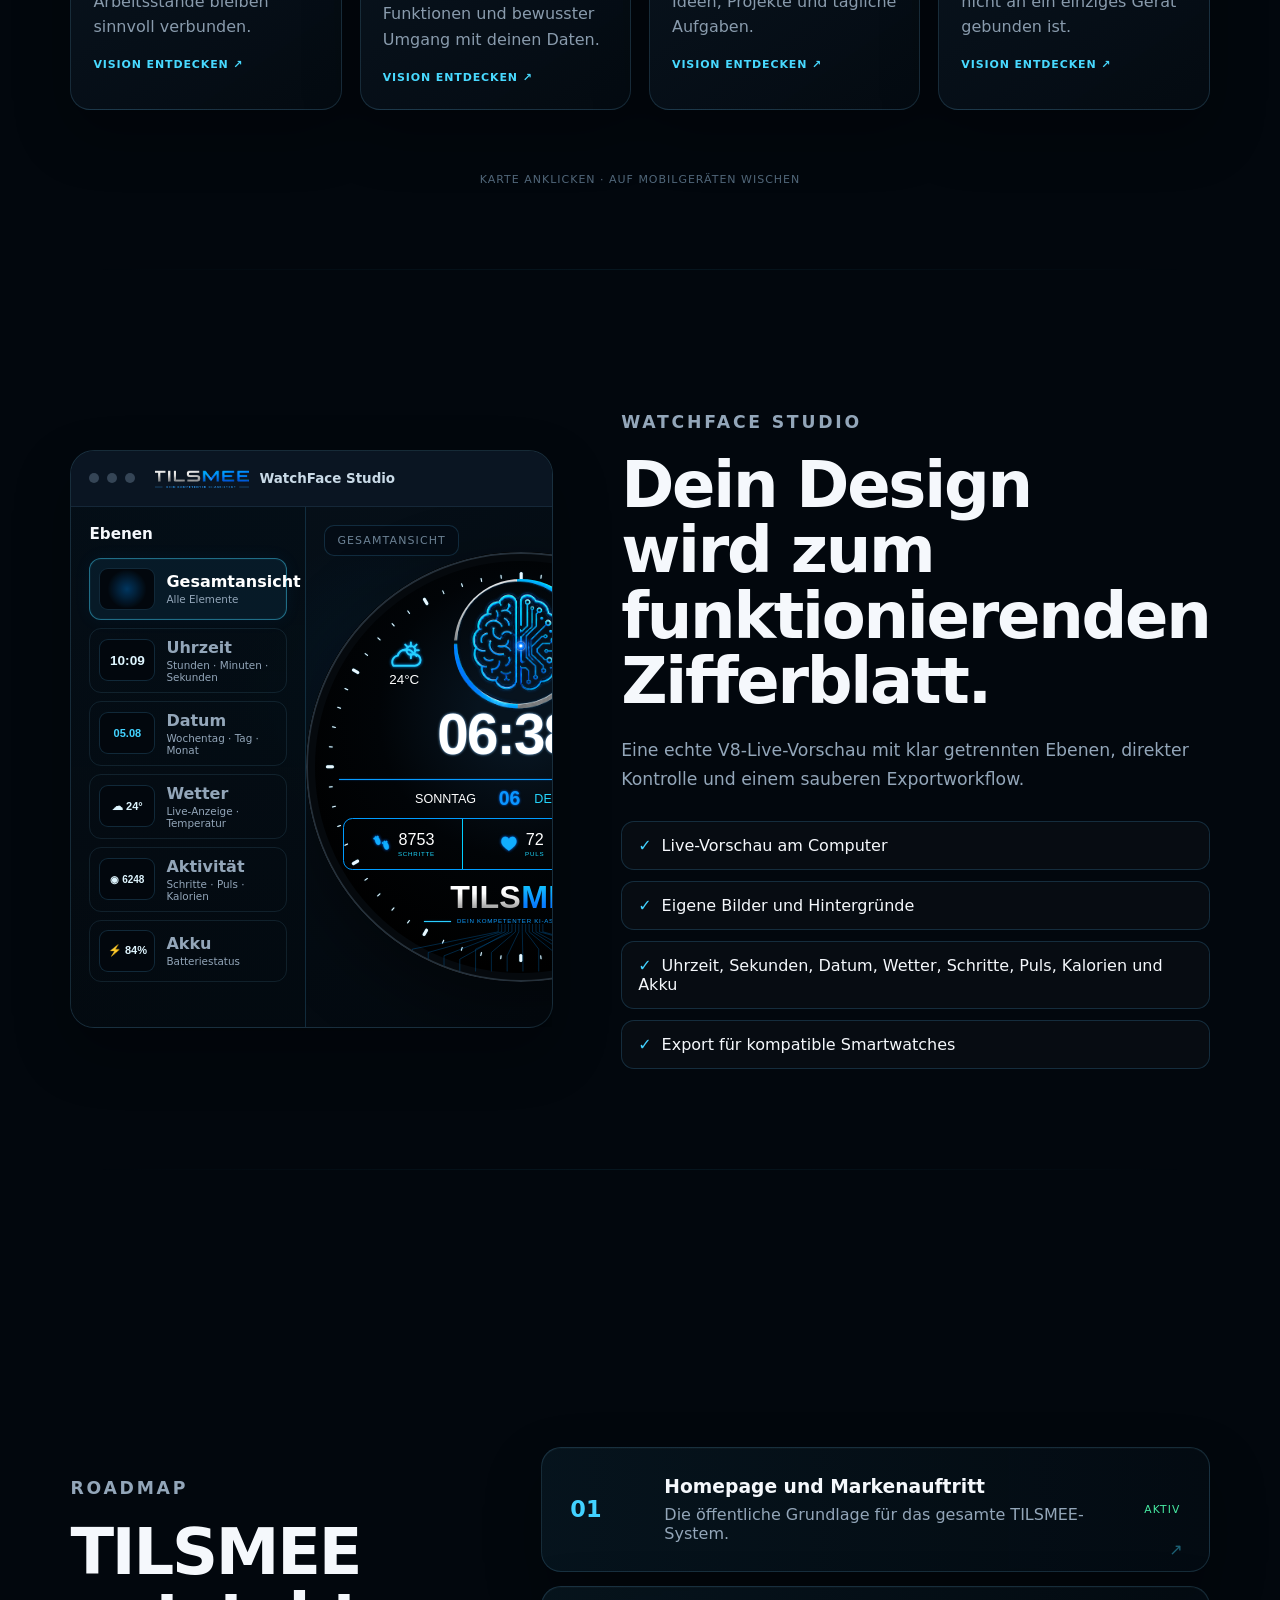
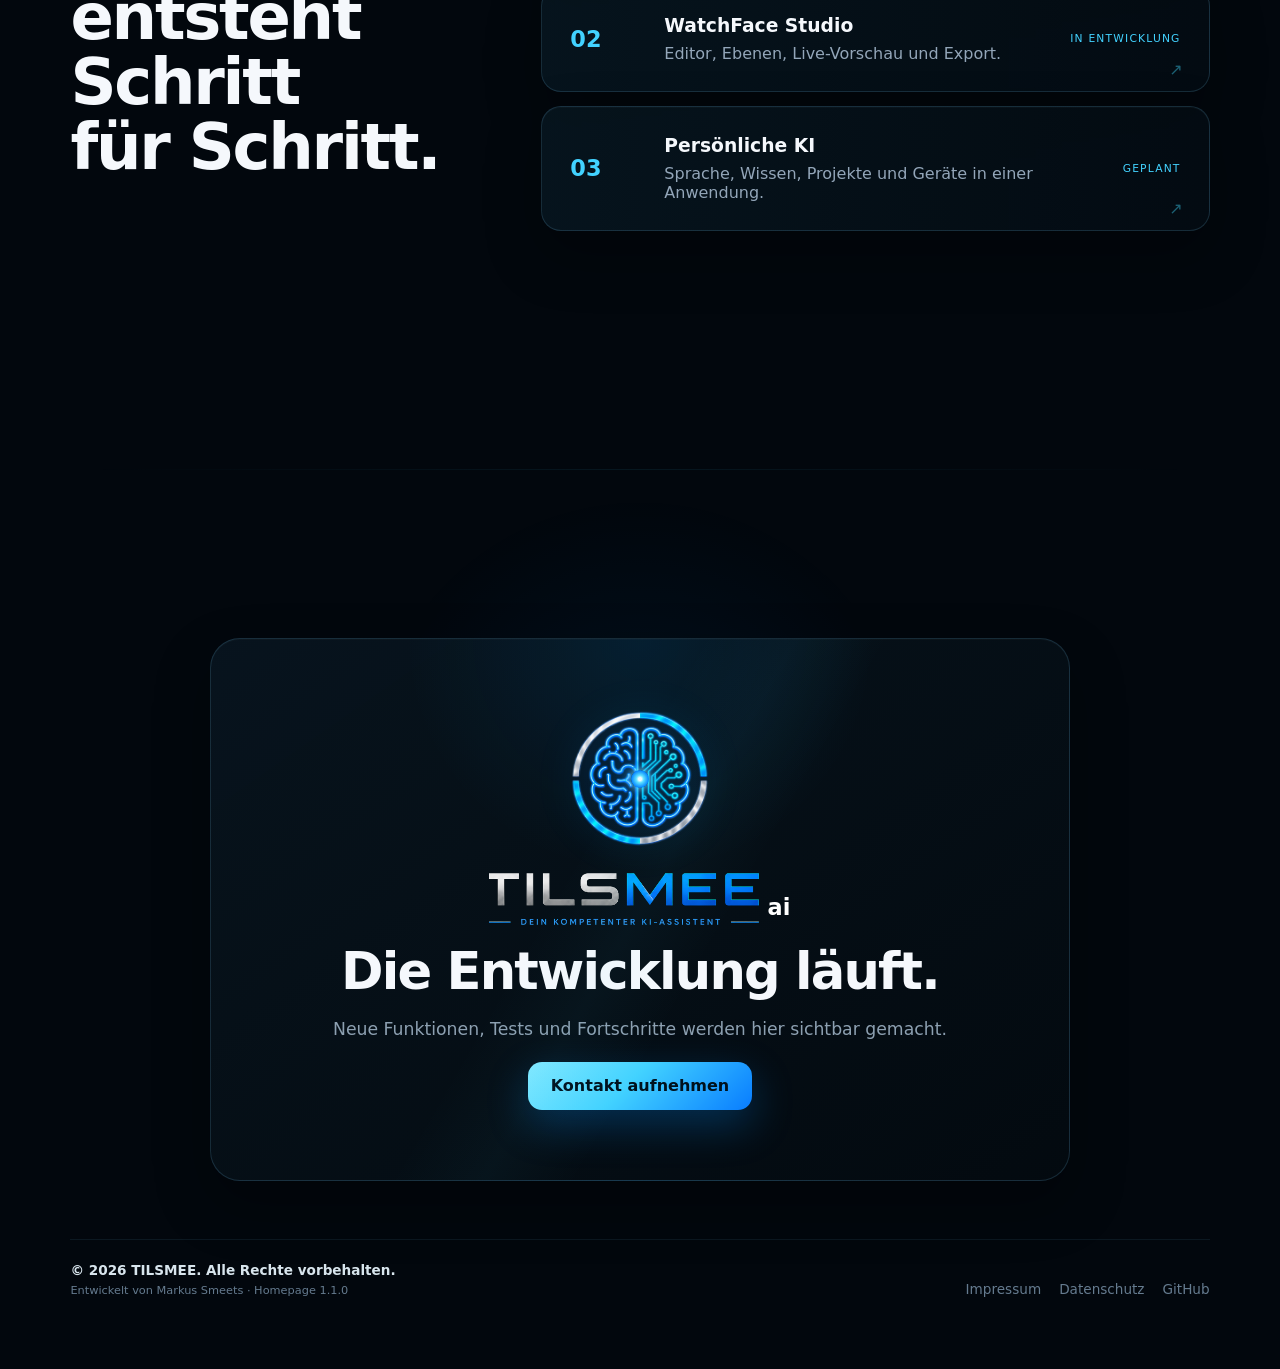
==== commit 73163f8b: "Add files via upload" ====
--- a/index.html
+++ b/index.html
@@ -2,89 +2,566 @@
 <html lang="de">
 <head>
   <meta charset="utf-8">
-  <meta name="viewport" content="width=device-width,initial-scale=1">
-  <title>TILSMEE V8 Watchface · Master 1.1.0</title>
-  <link rel="stylesheet" href="watchface.css">
+  <meta name="viewport" content="width=device-width, initial-scale=1">
+  <meta name="theme-color" content="#03070c">
+  <meta name="description" content="TILSMEE ai – dein persönlicher KI-Assistent auf jedem Gerät.">
+  <title>TILSMEE ai | Dein persönlicher KI-Assistent</title>
+  <link rel="icon" type="image/png" sizes="32x32" href="brain-master.png">
+  <link rel="shortcut icon" href="brain-master.png">
+  <link rel="icon" href="brain-master.png">
+  <link rel="stylesheet" href="style.css">
 </head>
 <body>
-<main class="stage">
-  <section class="watch" id="watch">
-    <div class="second-ring" id="secondRing" aria-hidden="true"></div>
-
-    <div class="brain-module">
-      <button class="brain-shell" id="brainButton" type="button" aria-label="TILSMEE aktivieren">
-        <img class="brain-master" src="tilsmee-brain-master.png" alt="TILSMEE Gehirn">
-        <span class="brain-core-pulse" aria-hidden="true"></span>
-      </button>
+  <div class="loader" id="loader">
+    <div class="loader-mark">
+      <img src="brain-master.png" alt="TILSMEE Gehirn">
+      <span class="core-dot"></span>
     </div>
 
-    
-    <div class="brain-message" id="brainMessage" aria-live="polite">
-      Wie kann ich dir helfen?
+    <div class="loader-name">
+      <img src="tilsmee-wordmark.png" alt="TILSMEE">
+      <span class="ai">ai</span>
     </div>
 
-    <div class="weather top-info">
-      <svg viewBox="0 0 90 65" aria-hidden="true">
-        <circle class="sun" cx="59" cy="19" r="10"/>
-        <path class="ray" d="M59 1v9M59 28v9M41 19h9M68 19h9M46 6l6 6M66 26l6 6M72 6l-6 6"/>
-        <path class="cloud" d="M19 54h49a13 13 0 0 0 0-26h-2A20 20 0 0 0 29 31a15 15 0 0 0-10 23z"/>
-      </svg>
-      <span id="temperature">24°C</span>
+    <p class="loader-subtitle">Dein persönlicher KI-Assistent</p>
+    <p class="loader-version">Version 1.1.0 · Entwickler: Markus Smeets</p>
+
+    <button class="loader-button" id="startButton" type="button">
+      TILSMEE STARTEN
+    </button>
+
+    <p class="loader-hint">Scrollen oder wischen</p>
+  </div>
+
+  <header class="header">
+    <a class="brand" href="#start" aria-label="TILSMEE Startseite">
+      <span class="brand-symbol">
+        <img src="brain-master.png" alt="">
+        <span class="core-dot core-dot-small"></span>
+      </span>
+      <span class="brand-lockup">
+        <img src="tilsmee-wordmark.png" alt="TILSMEE">
+        <span class="ai">ai</span>
+      </span>
+    </a>
+
+    <nav aria-label="Hauptnavigation">
+      <a href="#start">Start</a>
+      <a href="#vision">TILSMEE</a>
+      <a href="#studio">WatchFace Studio</a>
+      <a href="#roadmap">Roadmap</a>
+    </nav>
+
+    <a class="header-contact" href="#kontakt">Kontakt</a>
+  </header>
+
+  <main>
+    <section class="panel hero" id="start">
+      <div class="grid-glow grid-glow-left"></div>
+      <div class="grid-glow grid-glow-right"></div>
+
+      <div class="hero-copy reveal">
+        <p class="eyebrow">PERSÖNLICHE KI · SOFTWARE · SMARTWATCH</p>
+
+        <div class="hero-lockup">
+          <img src="tilsmee-wordmark.png" alt="TILSMEE">
+          <span class="ai">ai</span>
+        </div>
+
+        <h1>Dein persönlicher KI-Assistent.<br>Auf jedem Gerät.</h1>
+
+        <p class="lead">
+          TILSMEE verbindet Projekte, Wissen und Geräte zu einem persönlichen System,
+          das dich im Alltag zuverlässig begleitet.
+        </p>
+
+        <div class="actions">
+          <a class="button button-primary" href="#studio">WatchFace Studio ansehen</a>
+          <button class="button button-secondary" id="weatherButton" type="button">Wetter aktualisieren</button>
+        </div>
+
+        <p class="status-line" id="weatherStatus">Wetter wird geladen …</p>
+      </div>
+
+      <!-- MASTER 1.1.0 FINAL-CLEAN: V8 Watchface modular eingebunden -->
+      <div class="watch-area reveal">
+        <div class="smartwatch-hardware" aria-label="TILSMEE Smartwatch">
+          <span class="watch-lug watch-lug-top-left" aria-hidden="true"></span>
+          <span class="watch-lug watch-lug-top-right" aria-hidden="true"></span>
+          <span class="watch-lug watch-lug-bottom-left" aria-hidden="true"></span>
+          <span class="watch-lug watch-lug-bottom-right" aria-hidden="true"></span>
+
+          <span class="watch-side-button" aria-hidden="true">
+            <span class="watch-side-button-detail"></span>
+          </span>
+
+          <div class="watch-case">
+            <span class="watch-case-highlight" aria-hidden="true"></span>
+            <div class="watchframe-module">
+          <iframe
+            id="tilsmeeWatchframe"
+            class="watchframe-iframe"
+            src="watchface/index.html"
+            title="TILSMEE V8 Watchface"
+            loading="eager"
+            scrolling="no">
+          </iframe>
+        </div>
+          </div>
+        </div>
+
+        <div class="watch-assistant" id="watchAssistant" aria-live="polite">
+          <span class="watch-assistant-dot"></span>
+          <span>Wie kann ich dir helfen?</span>
+        </div>
+        <p class="watch-hint">Klicke auf das Gehirn</p>
+      </div>
+
+      <a class="scroll-next" href="#vision">WEITER<span></span></a>
+    </section>
+
+    <section class="panel vision vision-v110" id="vision">
+      <div class="section-head reveal">
+        <p class="eyebrow">DIE VISION</p>
+        <h2>Ein persönliches System statt vieler einzelner Werkzeuge.</h2>
+        <p>TILSMEE soll deine Arbeitsweise verstehen, Zusammenhänge erhalten und dir genau dort helfen, wo du gerade bist.</p>
+      </div>
+
+      <div class="vision-deck" id="visionDeck">
+        <button class="vision-card-v110 reveal" data-vision="0" type="button"><span>01</span><h3>Persönlich</h3><p>Projekte, Vorlieben und Arbeitsstände bleiben sinnvoll verbunden.</p><b>VISION ENTDECKEN ↗</b></button>
+        <button class="vision-card-v110 reveal" data-vision="1" type="button"><span>02</span><h3>Privat</h3><p>Klare Kontrolle, nachvollziehbare Funktionen und bewusster Umgang mit deinen Daten.</p><b>VISION ENTDECKEN ↗</b></button>
+        <button class="vision-card-v110 reveal" data-vision="2" type="button"><span>03</span><h3>Alltag</h3><p>TILSMEE begleitet Arbeit, Ideen, Projekte und tägliche Aufgaben.</p><b>VISION ENTDECKEN ↗</b></button>
+        <button class="vision-card-v110 reveal" data-vision="3" type="button"><span>04</span><h3>Geräte</h3><p>Eine persönliche KI, die nicht an ein einziges Gerät gebunden ist.</p><b>VISION ENTDECKEN ↗</b></button>
+      </div>
+
+      <div class="vision-focus" id="visionFocus" aria-hidden="true">
+        <button class="vision-x" id="visionX" type="button" aria-label="Schließen">×</button>
+        <button class="vision-arrow" id="visionPrev" type="button" aria-label="Zurück">‹</button>
+        <div class="vision-focus-content">
+          <small id="visionCount">01 / 04</small><em id="visionKicker">PERSÖNLICH</em>
+          <h3 id="visionTitle"></h3><p id="visionText"></p><div class="vision-demo-v110" id="visionDemo"></div>
+        </div>
+        <button class="vision-arrow" id="visionNext" type="button" aria-label="Weiter">›</button>
+        <div class="device-concept-panel" id="deviceConceptPanel" aria-hidden="true">
+          <button class="device-concept-close" id="deviceConceptClose" type="button" aria-label="Smartphone-Demo schließen">×</button>
+
+          <div class="device-concept-copy">
+            <span class="device-concept-label">ZUKUNFTSVISION · KONZEPT</span>
+            <h4>TILSMEE auf deinem Smartphone.</h4>
+            <p>Dein persönlicher Begleiter für unterwegs. Projekte, Wissen und Geräte bleiben mit dir verbunden.</p>
+          </div>
+
+          <div class="phone-concept" aria-label="TILSMEE Smartphone Zukunftskonzept">
+            <div class="phone-shell">
+              <div class="phone-speaker"></div>
+              <div class="phone-camera"></div>
+
+              <div class="phone-screen">
+                <div class="phone-status">
+                  <span>09:41</span>
+                  <span class="phone-status-right">● 5G ▰</span>
+                </div>
+
+                <div class="phone-tilsmee-head">
+                  <img src="brain-master.png" alt="TILSMEE">
+                  <div>
+                    <strong>TILSMEE</strong>
+                    <small>Persönlicher KI-Assistent</small>
+                  </div>
+                  <span class="phone-ready-dot" aria-hidden="true"></span>
+                </div>
+
+                <div class="phone-greeting">
+                  <span>Guten Abend.</span>
+                  <h5>Wie kann ich dir helfen?</h5>
+                </div>
+
+                <div class="phone-action-grid">
+                  <div class="phone-action">
+                    <span class="phone-action-icon">▦</span>
+                    <strong>Projekte</strong>
+                    <small>Weiterarbeiten</small>
+                  </div>
+                  <div class="phone-action">
+                    <span class="phone-action-icon">◎</span>
+                    <strong>Wissen</strong>
+                    <small>Alles verbunden</small>
+                  </div>
+                  <div class="phone-action">
+                    <span class="phone-action-icon">⌁</span>
+                    <strong>Geräte</strong>
+                    <small>Überall dabei</small>
+                  </div>
+                </div>
+
+                <div class="phone-context-card">
+                  <span class="phone-context-kicker">WEITERMACHEN</span>
+                  <strong>TILSMEE Homepage 1.1.0</strong>
+                  <small>Letzter Stand wurde gespeichert.</small>
+                </div>
+
+                <div class="phone-input">
+                  <span>Nachricht an TILSMEE …</span>
+                  <span class="phone-mic">◉</span>
+                </div>
+              </div>
+            </div>
+          </div>
+        </div>
+
+        <div class="watch-concept-panel" id="watchConceptPanel" aria-hidden="true">
+          <button class="watch-concept-close" id="watchConceptClose" type="button" aria-label="Smartwatch-Demo schließen">×</button>
+          <div class="watch-concept-copy">
+            <span class="device-concept-label">ZUKUNFTSVISION · KONZEPT</span>
+            <h4>TILSMEE an deinem Handgelenk.</h4>
+            <p>Dein persönlicher Begleiter direkt an deiner Smartwatch. Zeit, Informationen und der direkte Zugang zu TILSMEE bleiben immer griffbereit.</p>
+          </div>
+          <div class="watch-concept-visual" id="watchConceptVisual" role="button" tabindex="0" aria-label="Smartwatch vergrößern">
+            <div class="smartwatch-hardware concept-watch" aria-label="TILSMEE Smartwatch Zukunftskonzept">
+              <span class="watch-lug watch-lug-top-left" aria-hidden="true"></span><span class="watch-lug watch-lug-top-right" aria-hidden="true"></span>
+              <span class="watch-lug watch-lug-bottom-left" aria-hidden="true"></span><span class="watch-lug watch-lug-bottom-right" aria-hidden="true"></span>
+              <span class="watch-side-button" aria-hidden="true"><span class="watch-side-button-detail"></span></span>
+              <div class="watch-case"><span class="watch-case-highlight" aria-hidden="true"></span>
+                <div class="watchframe-module"><iframe class="watchframe-iframe" src="watchface/index.html" title="TILSMEE Smartwatch Zukunftsvision" loading="eager" scrolling="no"></iframe></div>
+              </div>
+            </div>
+          </div>
+        </div>
+
+        <div class="pc-concept-panel" id="pcConceptPanel" aria-hidden="true">
+          <button class="pc-concept-close" id="pcConceptClose" type="button" aria-label="PC-Demo schließen">×</button>
+          <div class="pc-concept-copy">
+            <span class="device-concept-label">ZUKUNFTSVISION · KONZEPT</span>
+            <h4>Dein persönlicher Arbeitsraum.</h4>
+            <p>TILSMEE auf dem PC verbindet Projekte, Wissen, Aufgaben und deine Geräte in einer gemeinsamen persönlichen Arbeitsoberfläche.</p>
+          </div>
+          <div class="pc-concept-visual" id="pcConceptVisual" role="button" tabindex="0" aria-label="PC-Demo vergrößern">
+            <div class="pc-device">
+              <div class="pc-monitor">
+                <div class="pc-screen">
+                  <div class="pc-topbar">
+                    <div class="pc-brand"><img src="brain-master.png" alt=""><span>TILSMEE</span></div>
+                    <span class="pc-ready"><i></i> BEREIT</span>
+                  </div>
+                  <div class="pc-layout">
+                    <aside class="pc-sidebar">
+                      <b>ARBEITSRAUM</b>
+                      <span class="active">⌂ Übersicht</span>
+                      <span>▦ Projekte</span>
+                      <span>◎ Wissen</span>
+                      <span>✓ Aufgaben</span>
+                      <span>⌁ Geräte</span>
+                    </aside>
+                    <main class="pc-main">
+                      <small>GUTEN MORGEN</small>
+                      <h5>Wie kann ich dir helfen?</h5>
+                      <div class="pc-cards">
+                        <div><em>AKTUELLES PROJEKT</em><strong>TILSMEE Homepage</strong><span>Vision · Geräte · PC</span></div>
+                        <div><em>NÄCHSTER SCHRITT</em><strong>Weiterarbeiten</strong><span>Dein Stand ist bereit.</span></div>
+                      </div>
+                      <div class="pc-work">
+                        <div class="pc-work-head"><strong>Deine Bereiche</strong><span>Alles verbunden</span></div>
+                        <div class="pc-work-grid">
+                          <span><b>12</b> Projekte</span>
+                          <span><b>∞</b> Wissen</span>
+                          <span><b>04</b> Geräte</span>
+                        </div>
+                      </div>
+                      <div class="pc-input"><span>Nachricht an TILSMEE …</span><b>◉</b></div>
+                    </main>
+                  </div>
+                </div>
+              </div>
+              <div class="pc-neck"></div>
+              <div class="pc-base"></div>
+            </div>
+          </div>
+        </div>
+
+        <div class="auto-concept-panel" id="autoConceptPanel" aria-hidden="true">
+          <button class="auto-concept-close" id="autoConceptClose" type="button" aria-label="Auto-Infotainment-Demo schließen">×</button>
+
+          <div class="auto-concept-copy">
+            <span class="device-concept-label">ZUKUNFTSVISION · KONZEPT</span>
+            <h4>TILSMEE begleitet dich auch im Auto.</h4>
+            <p>Eine persönliche KI im Fahrzeug: Navigation, Musik, Telefon und Assistenz direkt im Infotainment-System.</p>
+          </div>
+
+          <div class="cockpit-concept" aria-label="TILSMEE Auto-Cockpit Zukunftskonzept">
+            <div class="dashboard-shell">
+              <div class="dashboard-top">
+                <div class="driver-cluster">
+                  <div class="cluster-arc"></div>
+                  <div class="cluster-speed">82</div>
+                  <div class="cluster-unit">km/h</div>
+                  <div class="cluster-small">D · 12°C</div>
+                </div>
+
+                <div class="infotainment-frame" id="infotainmentFrame" role="button" tabindex="0" aria-label="Auto-Infotainment vergrößern">
+                  <div class="infotainment-screen">
+                    <div class="car-topbar">
+                      <div class="car-brand">
+                        <img src="brain-master.png" alt="TILSMEE">
+                        <div>
+                          <strong>TILSMEE</strong>
+                          <small>Auto-Infotainment</small>
+                        </div>
+                      </div>
+                      <div class="car-clock">10:09</div>
+                    </div>
+
+                    <div class="car-main">
+                      <div class="car-assistant">
+                        <span class="car-kicker">GUTEN MORGEN</span>
+                        <h5>Wohin darf ich dich begleiten?</h5>
+                        <p>TILSMEE ist bereit.</p>
+                      </div>
+
+                      <div class="car-grid">
+                        <div class="car-card"><span class="car-icon">⌖</span><strong>Navigation</strong><small>Ziel wählen</small></div>
+                        <div class="car-card"><span class="car-icon">♫</span><strong>Musik</strong><small>Wiedergabe</small></div>
+                        <div class="car-card"><span class="car-icon">◔</span><strong>Telefon</strong><small>Verbunden</small></div>
+                        <div class="car-card"><span class="car-icon">◎</span><strong>TILSMEE</strong><small>Persönliche Assistenz</small></div>
+                      </div>
+
+                      <div class="car-detail-grid">
+                        <section class="car-detail car-nav-detail" aria-label="Navigation Vorschau">
+                          <div class="nav-map">
+                            <span class="nav-road nav-road-a"></span>
+                            <span class="nav-road nav-road-b"></span>
+                            <span class="nav-road nav-road-c"></span>
+                            <span class="nav-route nav-route-a"></span>
+                            <span class="nav-route nav-route-b"></span>
+                            <span class="nav-position">➤</span>
+                          </div>
+                          <div class="nav-info">
+                            <strong>Geldern Zentrum</strong>
+                            <span>12 Min · 6,8 km</span>
+                          </div>
+                        </section>
+
+                        <section class="car-detail car-music-detail" aria-label="Aktuell gespielte Musik">
+                          <span class="music-kicker">JETZT LÄUFT</span>
+                          <strong>Me, Myself and I</strong>
+                          <span class="music-artist">Blackmagic Smeety</span>
+                          <div class="music-progress" data-music-progress><i></i></div>
+                          <div class="music-controls">
+                            <span data-music-current>0:00</span>
+                            <button class="music-play-toggle" type="button" aria-label="Me, Myself and I abspielen">▶</button>
+                            <span data-music-duration>4:36</span>
+                          </div>
+                          <audio id="visionMusicPlayer" preload="metadata" src="music/me-myself-and-i.mp3"></audio>
+                        </section>
+
+                        <section class="car-detail car-phone-detail" aria-label="Telefon Status">
+                          <div class="phone-status-dot"></div>
+                          <strong>Telefon verbunden</strong>
+                          <span>Samsung S25</span>
+                        </section>
+
+                        <section class="car-detail car-calendar-detail" aria-label="Heutige Termine">
+                          <div class="calendar-head">
+                            <span>HEUTE</span>
+                            <strong>22 AUG</strong>
+                          </div>
+                          <div class="calendar-item"><time>10:30</time><span>Termin</span></div>
+                          <div class="calendar-item"><time>14:00</time><span>Projekt TILSMEE</span></div>
+                          <div class="calendar-item"><time>18:00</time><span>Erinnerung</span></div>
+                        </section>
+                      </div>
+
+                      <div class="car-bottomline">
+                        <span>Innenraum 21°C</span>
+                        <span class="car-ready"><i></i> TILSMEE BEREIT</span>
+                      </div>
+                    </div>
+                  </div>
+                </div>
+
+                <div class="passenger-trim"></div>
+              </div>
+
+              <div class="dashboard-lower">
+                <div class="steering-wheel"><div class="steering-center"></div></div>
+                <div class="console-strip"><span></span><span></span><span></span></div>
+              </div>
+            </div>
+          </div>
+        </div>
+
+      </div>
+      <p class="vision-hint-v110">Karte anklicken · auf Mobilgeräten wischen</p>
+    </section>
+
+    <section class="panel studio" id="studio">
+      <div class="studio-window reveal">
+        <div class="window-bar">
+          <span></span><span></span><span></span>
+          <div class="window-title">
+            <img src="tilsmee-wordmark.png" alt="TILSMEE">
+            <b>WatchFace Studio</b>
+          </div>
+        </div>
+
+        <div class="studio-body">
+          <aside class="layers">
+            <h3>Ebenen</h3>
+            <button class="layer active" data-layer="all">
+              <span class="layer-preview preview-bg"></span>
+              <span><b>Gesamtansicht</b><small>Alle Elemente</small></span>
+            </button>
+            <button class="layer" data-layer="time">
+              <span class="layer-preview preview-time">10:09</span>
+              <span><b>Uhrzeit</b><small>Stunden · Minuten · Sekunden</small></span>
+            </button>
+            <button class="layer" data-layer="date">
+              <span class="layer-preview preview-date">05.08</span>
+              <span><b>Datum</b><small>Wochentag · Tag · Monat</small></span>
+            </button>
+            <button class="layer" data-layer="weather">
+              <span class="layer-preview preview-weather">☁ 24°</span>
+              <span><b>Wetter</b><small>Live-Anzeige · Temperatur</small></span>
+            </button>
+            <button class="layer" data-layer="metrics">
+              <span class="layer-preview preview-steps">◉ 6248</span>
+              <span><b>Aktivität</b><small>Schritte · Puls · Kalorien</small></span>
+            </button>
+            <button class="layer" data-layer="battery">
+              <span class="layer-preview preview-battery">⚡ 84%</span>
+              <span><b>Akku</b><small>Batteriestatus</small></span>
+            </button>
+          </aside>
+
+          <div class="editor-stage">
+            <div class="stage-label" id="stageLabel">Gesamtansicht</div>
+            <div class="editor-watch-v8" id="editorWatch" data-active="all">
+              <iframe
+                class="studio-watchframe-iframe"
+                id="studioWatchframe"
+                src="watchface/index.html"
+                title="TILSMEE V8 WatchFace Studio Vorschau"
+                loading="eager"
+                scrolling="no"></iframe>
+              <div class="studio-watch-overlay" id="studioWatchOverlay" aria-hidden="true"></div>
+            </div>
+          </div>
+        </div>
+      </div>
+      </div>
+
+      <div class="studio-copy reveal">
+        <p class="eyebrow">WATCHFACE STUDIO</p>
+        <h2>Dein Design wird zum funktionierenden Zifferblatt.</h2>
+        <p>
+          Eine echte V8-Live-Vorschau mit klar getrennten Ebenen, direkter Kontrolle
+          und einem sauberen Exportworkflow.
+        </p>
+        <ul>
+          <li>Live-Vorschau am Computer</li>
+          <li>Eigene Bilder und Hintergründe</li>
+          <li>Uhrzeit, Sekunden, Datum, Wetter, Schritte, Puls, Kalorien und Akku</li>
+          <li>Export für kompatible Smartwatches</li>
+        </ul>
+      </div>
+    </section>
+
+    <section class="panel roadmap" id="roadmap">
+      <div class="section-head reveal">
+        <p class="eyebrow">ROADMAP</p>
+        <h2>TILSMEE entsteht Schritt für Schritt.</h2>
+      </div>
+
+      <div class="timeline">
+        <button class="timeline-row timeline-action reveal" type="button" data-roadmap="homepage" aria-label="Homepage und Markenauftritt öffnen">
+          <span>01</span>
+          <div><h3>Homepage und Markenauftritt</h3><p>Die öffentliche Grundlage für das gesamte TILSMEE-System.</p></div>
+          <small class="state-active">AKTIV</small>
+          <i class="timeline-open" aria-hidden="true">↗</i>
+        </button>
+        <button class="timeline-row timeline-action reveal" type="button" data-roadmap="studio" aria-label="Zum WatchFace Studio">
+          <span>02</span>
+          <div><h3>WatchFace Studio</h3><p>Editor, Ebenen, Live-Vorschau und Export.</p></div>
+          <small>IN ENTWICKLUNG</small>
+          <i class="timeline-open" aria-hidden="true">↗</i>
+        </button>
+        <button class="timeline-row timeline-action reveal" type="button" data-roadmap="ai" aria-label="Persönliche KI Zukunftsvision öffnen">
+          <span>03</span>
+          <div><h3>Persönliche KI</h3><p>Sprache, Wissen, Projekte und Geräte in einer Anwendung.</p></div>
+          <small>GEPLANT</small>
+          <i class="timeline-open" aria-hidden="true">↗</i>
+        </button>
+      </div>
+
+      <div class="roadmap-modal" id="roadmapModal" aria-hidden="true">
+        <button class="roadmap-modal-close" id="roadmapModalClose" type="button" aria-label="Roadmap-Ansicht schließen">×</button>
+        <div class="roadmap-modal-inner" id="roadmapModalInner"></div>
+      </div>
+    </section>
+
+    <section class="panel contact" id="kontakt">
+      <div class="contact-box reveal">
+        <div class="contact-symbol">
+          <img src="brain-master.png" alt="">
+          <span class="core-dot"></span>
+        </div>
+
+        <div class="contact-lockup">
+          <img src="tilsmee-wordmark.png" alt="TILSMEE">
+          <span class="ai">ai</span>
+        </div>
+
+        <h2>Die Entwicklung läuft.</h2>
+        <p>Neue Funktionen, Tests und Fortschritte werden hier sichtbar gemacht.</p>
+        <a class="button button-primary" href="mailto:kontakt@tilsmee.de">Kontakt aufnehmen</a>
+      </div>
+
+      <footer>
+        <div>
+          <strong>© 2026 TILSMEE. Alle Rechte vorbehalten.</strong>
+          <small>Entwickelt von Markus Smeets · Homepage 1.1.0</small>
+        </div>
+        <nav>
+          <a href="impressum.html">Impressum</a>
+          <a href="datenschutz.html">Datenschutz</a>
+          <a href="https://github.com/Tilsmee-ai/tilsmee-ai.github.io" target="_blank" rel="noopener">GitHub</a>
+        </nav>
+      </footer>
+    </section>
+  </main>
+
+  <div class="phone-zoom-backdrop" id="phoneZoomBackdrop" aria-hidden="true">
+    <button class="phone-zoom-close" id="phoneZoomClose" type="button" aria-label="Smartphone-Detailansicht schließen">×</button>
+    <div class="phone-zoom-stage" id="phoneZoomStage" role="dialog" aria-modal="true" aria-label="TILSMEE Smartphone Detailansicht">
+      <div class="phone-zoom-label">ZUKUNFTSVISION · DETAILANSICHT</div>
+      <div id="phoneZoomMount"></div>
     </div>
-
-    <div class="battery top-info">
-      <svg viewBox="0 0 100 55" aria-hidden="true">
-        <rect x="8" y="7" width="78" height="41" rx="5"/>
-        <rect x="88" y="18" width="6" height="18" rx="2"/>
-        <path d="M20 18h54M20 27.5h54M20 37h54"/>
-      </svg>
-      <span id="batteryValue">100%</span>
+  </div>
+
+  <div class="watch-zoom-backdrop" id="watchZoomBackdrop" aria-hidden="true">
+    <button class="phone-zoom-close" id="watchZoomClose" type="button" aria-label="Smartwatch-Detailansicht schließen">×</button>
+    <div class="watch-zoom-stage" role="dialog" aria-modal="true" aria-label="TILSMEE Smartwatch Detailansicht">
+      <div class="phone-zoom-label">ZUKUNFTSVISION · DETAILANSICHT</div>
+      <div id="watchZoomMount"></div>
     </div>
-
-    <div class="time-row">
-      <span id="time">10:09</span><span class="seconds" id="seconds">36</span>
+  </div>
+
+
+  <div class="pc-zoom-backdrop" id="pcZoomBackdrop" aria-hidden="true">
+    <button class="pc-zoom-close" id="pcZoomClose" type="button" aria-label="PC-Detailansicht schließen">×</button>
+    <div class="pc-zoom-stage" role="dialog" aria-modal="true" aria-label="TILSMEE PC Detailansicht">
+      <div class="pc-zoom-label">ZUKUNFTSVISION · DETAILANSICHT</div>
+      <div id="pcZoomMount"></div>
     </div>
-
-    <div class="divider" aria-hidden="true"></div>
-
-    <div class="date-row">
-      <span id="weekday">FREITAG</span>
-      <strong id="day">15</strong>
-      <span id="monthYear">MAI 2025</span>
+  </div>
+
+
+  <div class="auto-zoom-backdrop" id="autoZoomBackdrop" aria-hidden="true">
+    <button class="auto-zoom-close" id="autoZoomClose" type="button" aria-label="Infotainment-Detailansicht schließen">×</button>
+    <div class="auto-zoom-stage" role="dialog" aria-modal="true" aria-label="TILSMEE Auto-Infotainment Detailansicht">
+      <div class="auto-zoom-label">ZUKUNFTSVISION · INFOTAINMENT-FOKUS</div>
+      <div id="autoZoomMount"></div>
     </div>
-
-    <div class="metrics">
-      <div class="metric">
-        <svg class="metric-icon steps-icon" viewBox="0 0 64 64" aria-hidden="true">
-          <g transform="rotate(-18 32 32)">
-            <ellipse cx="22" cy="19" rx="8" ry="13"/><circle cx="14" cy="8" r="3"/><circle cx="20" cy="5" r="3"/><circle cx="26" cy="6" r="3"/>
-            <ellipse cx="43" cy="42" rx="8" ry="13"/><circle cx="36" cy="30" r="3"/><circle cx="42" cy="28" r="3"/><circle cx="48" cy="30" r="3"/>
-          </g>
-        </svg>
-        <div><strong id="steps">8753</strong><small>SCHRITTE</small></div>
-      </div>
-      <div class="metric">
-        <svg class="metric-icon heart-icon" viewBox="0 0 64 64" aria-hidden="true"><path d="M32 54C11 39 6 30 8 20 10 7 27 5 32 17 37 5 54 7 56 20c2 10-3 19-24 34z"/></svg>
-        <div><strong id="pulse">72</strong><small>PULS</small></div>
-      </div>
-      <div class="metric">
-        <svg class="metric-icon fire-icon" viewBox="0 0 64 64" aria-hidden="true"><path d="M34 5c4 13-8 16-2 28 2-8 9-10 10-19 11 10 16 20 12 31-4 11-14 16-24 14C16 57 8 48 10 36c2-10 10-16 17-25-1 10 2 14 7 17 3-8-3-13 0-23z"/></svg>
-        <div><strong id="kcal">456</strong><small>KCAL</small></div>
-      </div>
-    </div>
-
-    <div class="brand">
-      <div class="wordmark"><span class="tils">TILS</span><span class="mee">MEE</span></div>
-      <div class="tagline"><i></i><span>DEIN KOMPETENTER KI-ASSISTENT</span><i></i></div>
-    </div>
-
-    <div class="circuit" aria-hidden="true">
-      <svg viewBox="0 0 720 180" preserveAspectRatio="none">
-        <g id="circuitLines"></g>
-      </svg>
-    </div>
-  </section>
-</main>
-<script src="watchface.js"></script>
-</body>
-</html>+  </div>
+
+  <script src="script.js"></script></body>
+</html>
--- a/style.css
+++ b/style.css
@@ -0,0 +1,3189 @@
+*{box-sizing:border-box}
+:root{
+  --bg:#03070c;
+  --bg-soft:#07111b;
+  --panel:rgba(8,19,31,.76);
+  --line:rgba(83,194,255,.18);
+  --line-strong:rgba(83,194,255,.36);
+  --text:#f5f8fc;
+  --muted:#93a6b9;
+  --cyan:#42d2ff;
+  --blue:#0787ff;
+  --green:#47eba3;
+  --silver:#edf3f9;
+}
+html{scroll-behavior:smooth;scroll-snap-type:y mandatory}
+body{
+  margin:0;
+  color:var(--text);
+  background:
+    radial-gradient(circle at 78% 10%,rgba(0,128,255,.13),transparent 32%),
+    radial-gradient(circle at 10% 0%,rgba(0,87,255,.08),transparent 26%),
+    var(--bg);
+  font-family:Inter,ui-sans-serif,system-ui,-apple-system,BlinkMacSystemFont,"Segoe UI",sans-serif;
+  overflow-x:hidden
+}
+body::before{
+  content:"";position:fixed;inset:0;z-index:-4;pointer-events:none;
+  background:
+    linear-gradient(rgba(255,255,255,.014) 1px,transparent 1px),
+    linear-gradient(90deg,rgba(255,255,255,.014) 1px,transparent 1px);
+  background-size:52px 52px;
+  mask-image:linear-gradient(to bottom,#000,transparent 94%)
+}
+a{color:inherit;text-decoration:none}
+button{font:inherit}
+img{display:block;max-width:100%}
+
+.loader{
+  position:fixed;inset:0;z-index:1000;display:grid;place-content:center;text-align:center;
+  background:#010409;transition:opacity .75s ease,visibility .75s ease
+}
+.loader.hidden{opacity:0;visibility:hidden}
+.loader-mark{position:relative;width:165px;height:165px;margin:auto}
+.loader-mark img{width:100%;height:100%;object-fit:contain;filter:drop-shadow(0 0 28px rgba(50,193,255,.48))}
+.loader-name{display:flex;align-items:flex-end;justify-content:center;gap:10px;margin-top:18px}
+.loader-name img{width:245px}
+.ai{color:#fff;font-size:.72em;font-weight:800;letter-spacing:.01em}
+
+.core-dot{
+  position:absolute;left:50%;top:50%;width:18px;height:18px;border-radius:50%;
+  transform:translate(-50%,-50%);
+  background:radial-gradient(circle,#eafcff 0 12%,#5bdfff 30%,#0b8cff 64%,rgba(0,113,255,.3) 100%);
+  box-shadow:0 0 10px #8cecff,0 0 25px #078aff,0 0 54px rgba(0,132,255,.7);
+  animation:corePulse 1s ease-in-out infinite
+}
+.core-dot-small{width:7px;height:7px}
+@keyframes corePulse{
+  0%,100%{transform:translate(-50%,-50%) scale(.82);opacity:.82}
+  50%{transform:translate(-50%,-50%) scale(1.25);opacity:1;box-shadow:0 0 13px #c2f6ff,0 0 35px #078aff,0 0 70px rgba(0,132,255,.86)}
+}
+
+.header{
+  position:fixed;left:0;right:0;top:0;z-index:100;min-height:76px;padding:0 5.5vw;
+  display:flex;align-items:center;justify-content:space-between;
+  border-bottom:1px solid var(--line);background:rgba(3,7,12,.72);backdrop-filter:blur(22px)
+}
+.brand{display:flex;align-items:center;gap:12px}
+.brand-symbol{position:relative;width:43px;height:43px}
+.brand-symbol img{width:100%;height:100%;object-fit:contain}
+.brand-lockup{display:flex;align-items:flex-end;gap:4px}
+.brand-lockup img{width:116px}
+.brand-lockup .ai{font-size:.83rem;margin-bottom:3px}
+.header nav{display:flex;gap:29px;color:var(--muted);font-size:.92rem}
+.header nav a{position:relative;padding:27px 0}
+.header nav a::after{content:"";position:absolute;left:0;right:100%;bottom:18px;height:2px;background:var(--cyan);transition:.24s}
+.header nav a:hover{color:#fff}.header nav a:hover::after{right:0}
+.header-contact{padding:10px 16px;border:1px solid var(--line);border-radius:12px;background:rgba(255,255,255,.025);transition:.22s}
+.header-contact:hover{border-color:var(--line-strong);box-shadow:0 12px 30px rgba(0,132,255,.14)}
+
+.panel{
+  min-height:100vh;
+  scroll-snap-align:start;
+  position:relative;
+  overflow:hidden;
+  padding:112px 6vw 72px;
+  display:grid;
+  align-items:center
+}
+.grid-glow{position:absolute;border-radius:50%;filter:blur(90px);pointer-events:none}
+.grid-glow-left{width:350px;height:350px;left:-10%;bottom:-8%;background:rgba(0,78,255,.09)}
+.grid-glow-right{width:450px;height:450px;right:4%;top:16%;background:rgba(0,129,255,.15)}
+
+.hero{grid-template-columns:1fr 1fr;gap:72px}
+.hero-copy{position:relative;z-index:2;max-width:730px}
+.eyebrow{margin:0 0 16px;color:var(--cyan);font-size:.76rem;font-weight:900;letter-spacing:.2em}
+.hero-lockup{display:flex;align-items:flex-end;gap:13px;margin-bottom:24px}
+.hero-lockup img{width:min(500px,78vw)}
+.hero-lockup .ai{font-size:3.2rem;margin-bottom:7px}
+h1,h2,h3,p{margin-top:0}
+h1{font-size:clamp(2.2rem,4.4vw,4.5rem);line-height:1.04;letter-spacing:-.045em;margin-bottom:20px}
+h2{font-size:clamp(2.5rem,5vw,4.7rem);line-height:1.02;letter-spacing:-.048em;margin-bottom:22px}
+.lead,.section-head>p,.studio-copy>p,.contact-box>p{color:var(--muted);font-size:1.08rem;line-height:1.72}
+.actions{display:flex;gap:14px;flex-wrap:wrap;margin-top:32px}
+.button{min-height:52px;padding:0 23px;border:0;border-radius:14px;display:inline-flex;align-items:center;justify-content:center;font-weight:850;cursor:pointer;transition:.22s}
+.button:hover{transform:translateY(-3px)}
+.button-primary{color:#00111d;background:linear-gradient(135deg,#83e9ff,var(--cyan) 45%,#087cff);box-shadow:0 15px 42px rgba(0,145,255,.28)}
+.button-primary:hover{box-shadow:0 20px 52px rgba(0,145,255,.38)}
+.button-secondary{color:#fff;border:1px solid var(--line);background:rgba(255,255,255,.03)}
+.status-line{margin-top:17px;color:var(--muted);font-size:.85rem}
+
+.watch-area{position:relative;z-index:2;display:grid;place-items:center}
+.watch-hover{width:min(540px,42vw);perspective:1200px}
+.watch-case{
+  position:relative;width:100%;aspect-ratio:1;border-radius:50%;padding:25px;
+  background:linear-gradient(145deg,#4a5663,#1b232d 39%,#070b11 70%);
+  box-shadow:0 0 0 2px #7c8998,0 0 0 7px #151c24,0 42px 105px rgba(0,0,0,.62),0 0 80px rgba(0,129,255,.17);
+  transform-style:preserve-3d;transition:transform .18s ease-out
+}
+.watch-case::before{content:"";position:absolute;inset:10px;border-radius:50%;border:1px solid rgba(255,255,255,.16)}
+.watch-crown{position:absolute;right:-24px;top:42%;width:32px;height:78px;border-radius:8px 12px 12px 8px;background:linear-gradient(90deg,#26303a,#677483,#1a222b);box-shadow:0 8px 22px rgba(0,0,0,.45)}
+.watch-glass{
+  position:relative;height:100%;border-radius:50%;overflow:hidden;
+  display:flex;flex-direction:column;align-items:center;justify-content:center;
+  background:radial-gradient(circle at 50% 34%,rgba(0,130,255,.18),transparent 39%),linear-gradient(180deg,#030910,#010409);
+  box-shadow:inset 0 0 70px rgba(25,157,255,.17),inset 0 0 0 1px rgba(255,255,255,.05)
+}
+.watch-glass::after{content:"";position:absolute;inset:0;pointer-events:none;border-radius:50%;background:linear-gradient(125deg,rgba(255,255,255,.12),transparent 23%,transparent 69%,rgba(0,166,255,.06))}
+.watch-logo{position:relative;width:112px;height:100px;margin-bottom:1px}
+.watch-logo img{width:100%;height:100%;object-fit:contain;filter:drop-shadow(0 0 15px rgba(48,191,255,.4))}
+.watch-core{width:12px;height:12px}
+
+.time-row{
+  position:relative;
+  display:flex;
+  align-items:flex-end;
+  justify-content:center;
+  min-width:8.4ch;
+  padding-right:1.9rem;
+  font-family:"Arial Rounded MT Bold","Trebuchet MS",Arial,sans-serif;
+  font-variant-numeric:tabular-nums;
+  font-feature-settings:"tnum" 1
+}
+.time-main{
+  display:block;
+  width:5.3ch;
+  text-align:center;
+  font-size:clamp(4.6rem,7.4vw,6.8rem);
+  font-weight:900;
+  line-height:.84;
+  letter-spacing:-.04em
+}
+.time-seconds{
+  position:absolute;
+  right:.05rem;
+  bottom:.48rem;
+  width:2ch;
+  text-align:right;
+  color:var(--cyan);
+  font-size:1rem;
+  font-weight:900
+}
+.watch-date{margin-top:16px;color:var(--cyan);font-size:.76rem;letter-spacing:.15em}
+.watch-weather{margin-top:7px;color:#d5e5ef;font-size:.82rem}
+.metrics{display:grid;grid-template-columns:5.7rem 8.5rem 5.7rem;gap:.9rem;justify-content:center;width:100%;margin-top:26px}
+.metric{display:grid;grid-template-columns:1rem 1fr;column-gap:.35rem;align-items:center;font-variant-numeric:tabular-nums;font-feature-settings:"tnum" 1}
+.metric-icon{color:var(--cyan)}
+.metric strong{display:block;width:100%;text-align:right;white-space:nowrap;font-family:"Arial Rounded MT Bold","Trebuchet MS",Arial,sans-serif}
+.metric small{grid-column:1/3;text-align:center;color:var(--muted);font-size:.53rem;letter-spacing:.1em}
+.watch-wordmark{margin-top:16px;width:112px}
+.watch-hint{margin-top:17px;color:var(--muted);font-size:.67rem;letter-spacing:.15em}
+.scroll-next{position:absolute;left:50%;bottom:26px;transform:translateX(-50%);display:flex;flex-direction:column;align-items:center;color:var(--muted);font-size:.62rem;letter-spacing:.18em}
+.scroll-next span{display:block;width:1px;height:38px;margin-top:9px;background:linear-gradient(var(--cyan),transparent)}
+
+.vision{grid-template-rows:auto auto;gap:45px}
+.section-head{max-width:840px}
+.feature-grid{display:grid;grid-template-columns:repeat(4,1fr);gap:18px}
+.feature-card{min-height:245px;padding:29px;border:1px solid var(--line);border-radius:23px;background:linear-gradient(145deg,rgba(10,25,41,.76),rgba(3,9,15,.7));backdrop-filter:blur(16px)}
+.feature-card>span{display:block;margin-bottom:48px;color:var(--cyan);font-weight:900}
+.feature-card p{color:var(--muted)}
+
+.studio{grid-template-columns:1.18fr .82fr;gap:68px}
+.studio-window{border:1px solid var(--line-strong);border-radius:24px;overflow:hidden;background:#07101a;box-shadow:0 35px 100px rgba(0,0,0,.42)}
+.window-bar{height:56px;display:flex;align-items:center;gap:8px;padding:0 18px;border-bottom:1px solid var(--line);background:#0a1522}
+.window-bar>span{width:10px;height:10px;border-radius:50%;background:#354556}
+.window-title{display:flex;align-items:center;gap:10px;margin-left:12px}
+.window-title img{width:94px}
+.window-title b{font-size:.84rem;color:#c9dae7}
+.studio-body{display:grid;grid-template-columns:235px 1fr;min-height:500px}
+.layers{padding:18px;border-right:1px solid var(--line);display:flex;flex-direction:column;gap:8px}
+.layers h3{margin:0 0 7px;font-size:.95rem}
+.layer{display:grid;grid-template-columns:56px 1fr;align-items:center;gap:11px;padding:9px;border:1px solid transparent;border-radius:12px;color:var(--muted);background:transparent;text-align:left;cursor:pointer;transition:.2s}
+.layer:hover,.layer.active{color:#fff;border-color:var(--line);background:rgba(0,133,255,.13)}
+.layer>span:last-child{display:flex;flex-direction:column}
+.layer small{margin-top:2px;color:var(--muted);font-size:.65rem}
+.layer-preview{width:56px;height:42px;border:1px solid var(--line);border-radius:9px;display:grid;place-items:center;overflow:hidden;color:#dff6ff;background:#02070d;font-family:"Arial Rounded MT Bold","Trebuchet MS",Arial,sans-serif;font-size:.69rem;font-weight:900}
+.preview-bg{background:radial-gradient(circle at center,rgba(0,145,255,.34),transparent 58%),#02070d}
+.preview-time{font-size:.85rem}.preview-date{color:var(--cyan)}
+.editor-stage{position:relative;display:grid;place-items:center;background:radial-gradient(circle,rgba(0,123,255,.13),transparent 45%),#03080e}
+.stage-label{position:absolute;left:18px;top:18px;padding:8px 12px;border:1px solid var(--line);border-radius:10px;color:var(--cyan);background:rgba(4,13,22,.76);font-size:.72rem;letter-spacing:.08em}
+.editor-watch{position:relative;width:275px;aspect-ratio:1;border-radius:50%;border:9px solid #303b48;background:#010409;display:flex;flex-direction:column;align-items:center;justify-content:center;box-shadow:0 0 0 2px #687687,0 26px 60px rgba(0,0,0,.35);overflow:hidden}
+.editor-logo{position:relative;width:78px;height:70px}
+.editor-logo img{width:100%;height:100%;object-fit:contain}
+.editor-core{width:8px;height:8px}
+.editor-time{font-family:"Arial Rounded MT Bold","Trebuchet MS",Arial,sans-serif;font-size:3rem;font-weight:900;font-variant-numeric:tabular-nums}
+.editor-date{margin-top:.2rem;color:var(--cyan);font-size:.68rem}
+.editor-weather{margin-top:.4rem;color:#d9edf8;font-size:.75rem}
+.editor-metrics{display:flex;gap:1rem;margin-top:.6rem;color:#d9edf8;font-size:.67rem}
+.editor-wordmark{width:84px;margin-top:.75rem}
+.editor-item{transition:opacity .2s ease,transform .2s ease,filter .2s ease}
+.editor-watch:not([data-active="all"]) .editor-item{opacity:.12;filter:saturate(.35)}
+.editor-watch[data-active="time"] [data-item="time"],
+.editor-watch[data-active="date"] [data-item="date"],
+.editor-watch[data-active="weather"] [data-item="weather"],
+.editor-watch[data-active="steps"] [data-item="steps"],
+.editor-watch[data-active="battery"] [data-item="battery"]{opacity:1;filter:none;transform:scale(1.04);color:var(--cyan);text-shadow:0 0 18px rgba(69,213,255,.45)}
+.editor-watch:not([data-active="all"]) [data-item="logo"]{opacity:.28;filter:saturate(.55)}
+.studio-copy ul{list-style:none;padding:0;margin:27px 0 0;display:grid;gap:11px}
+.studio-copy li{padding:14px 16px;border:1px solid var(--line);border-radius:13px;background:rgba(255,255,255,.025)}
+.studio-copy li::before{content:"✓";margin-right:10px;color:var(--cyan)}
+
+.roadmap{grid-template-columns:.75fr 1.25fr;gap:70px}
+.timeline{display:grid;gap:15px}
+.timeline-row{display:grid;grid-template-columns:72px 1fr auto;gap:22px;align-items:center;padding:26px;border:1px solid var(--line);border-radius:20px;background:rgba(7,18,29,.72)}
+.timeline-row>span{color:var(--cyan);font-size:1.4rem;font-weight:900}
+.timeline-row p{color:var(--muted)}
+.timeline-row small{color:var(--cyan);letter-spacing:.11em;font-size:.67rem}
+.timeline-row .state-active{color:var(--green)}
+
+.contact{display:grid;grid-template-rows:1fr auto}
+.contact-box{width:min(900px,100%);margin:auto;text-align:center;padding:74px 28px;border:1px solid var(--line);border-radius:30px;background:linear-gradient(145deg,rgba(10,27,44,.84),rgba(3,9,16,.78));box-shadow:0 30px 100px rgba(0,72,145,.15)}
+.contact-symbol{position:relative;width:140px;height:140px;margin:0 auto 16px}
+.contact-symbol img{width:100%;height:100%;object-fit:contain}
+.contact-lockup{display:flex;align-items:flex-end;justify-content:center;gap:8px;margin-bottom:20px}
+.contact-lockup img{width:270px}
+.contact-lockup .ai{font-size:1.4rem;margin-bottom:5px}
+footer{display:flex;justify-content:space-between;gap:24px;align-items:flex-end;padding-top:35px;color:var(--muted);font-size:.85rem}
+footer strong{display:block;color:#dce9f4}
+footer small{display:block;margin-top:5px}
+footer nav{display:flex;gap:18px}
+footer nav a:hover{color:var(--cyan)}
+
+.reveal{opacity:0;transform:translateY(36px);transition:opacity .82s ease,transform .82s cubic-bezier(.2,.8,.2,1)}
+.reveal.visible{opacity:1;transform:none}
+
+@media(max-width:1000px){
+  html{scroll-snap-type:none}
+  .header nav{display:none}
+  .hero,.studio,.roadmap{grid-template-columns:1fr;text-align:center}
+  .hero-copy,.section-head,.studio-copy{margin:auto}
+  .actions{justify-content:center}
+  .watch-area{order:-1}
+  .watch-hover{width:min(520px,84vw)}
+  .feature-grid{grid-template-columns:1fr 1fr}
+}
+@media(max-width:720px){
+  .studio-body{grid-template-columns:1fr}
+  .layers{border-right:0;border-bottom:1px solid var(--line);display:grid;grid-template-columns:1fr 1fr}
+  .layers h3{grid-column:1/-1}
+}
+@media(max-width:620px){
+  .header{padding:0 18px}.header-contact{display:none}
+  .brand-lockup img{width:102px}
+  .panel{padding:100px 18px 62px;min-height:auto}
+  .hero{min-height:100vh}
+  .hero-lockup{justify-content:center}
+  .hero-lockup img{width:78vw}.hero-lockup .ai{font-size:2.1rem}
+  h1{font-size:clamp(2.2rem,11vw,3.6rem)}
+  h2{font-size:clamp(2.3rem,12vw,3.7rem)}
+  .watch-hover{width:92vw}
+  .watch-case{padding:18px}
+  .time-main{font-size:4rem}
+  .time-seconds{right:.35rem;bottom:.3rem}
+  .metrics{grid-template-columns:4.9rem 7.1rem 4.9rem;gap:.45rem}
+  .feature-grid{grid-template-columns:1fr}
+  .timeline-row{grid-template-columns:1fr}
+  footer{flex-direction:column;align-items:flex-start}
+  footer nav{flex-wrap:wrap}
+  .scroll-next{display:none}
+}
+
+.legal{width:min(980px,calc(100% - 36px));margin:0 auto;padding:135px 0 80px}
+.legal h1{font-size:clamp(3rem,8vw,5.4rem);margin-bottom:28px}
+.legal section{padding:34px;border:1px solid var(--line);border-radius:24px;background:linear-gradient(145deg,rgba(10,25,41,.8),rgba(3,9,15,.74))}
+.legal section h2{font-size:1.2rem;margin:28px 0 9px}
+.legal section h2:first-child{margin-top:0}
+.legal section p{color:var(--muted);line-height:1.8}
+
+
+/* =========================================================
+   TILSMEE HOMEPAGE FINAL – LAYOUT RC1
+   Ausschließlich Layout, Abstände und Ausrichtung.
+   ========================================================= */
+
+.header,
+.panel {
+  padding-left: clamp(24px, 5.5vw, 96px);
+  padding-right: clamp(24px, 5.5vw, 96px);
+}
+
+.hero {
+  grid-template-columns: minmax(0, 1fr) minmax(420px, .92fr);
+  gap: clamp(48px, 6vw, 92px);
+}
+
+.hero-copy {
+  max-width: 700px;
+  align-self: center;
+}
+
+.hero-lockup {
+  margin-bottom: 20px;
+}
+
+.hero h1 {
+  max-width: 720px;
+  margin-bottom: 18px;
+}
+
+.hero .lead {
+  max-width: 660px;
+  margin-bottom: 0;
+}
+
+.actions {
+  margin-top: 30px;
+}
+
+.status-line {
+  margin-top: 16px;
+}
+
+.watch-area {
+  align-self: center;
+  justify-self: center;
+  width: 100%;
+}
+
+.watch-hover {
+  width: min(520px, 41vw);
+}
+
+.watch-case {
+  margin-inline: auto;
+}
+
+.watch-logo {
+  margin-bottom: 0;
+}
+
+.time-row {
+  margin-top: 2px;
+}
+
+.watch-date {
+  margin-top: 15px;
+}
+
+.watch-weather {
+  margin-top: 6px;
+}
+
+.metrics {
+  margin-top: 24px;
+}
+
+.watch-wordmark {
+  margin-top: 15px;
+}
+
+.watch-hint {
+  margin-top: 15px;
+}
+
+.header-contact,
+.button {
+  min-height: 48px;
+}
+
+.header-contact {
+  display: inline-flex;
+  align-items: center;
+  justify-content: center;
+}
+
+.section-head,
+.studio-copy {
+  max-width: 760px;
+}
+
+.feature-card,
+.timeline-row {
+  padding: 28px;
+}
+
+.feature-card h3,
+.timeline-row h3 {
+  margin-bottom: 8px;
+}
+
+.feature-card p,
+.timeline-row p {
+  margin-bottom: 0;
+}
+
+.contact-box {
+  max-width: 860px;
+  padding: 70px 34px;
+}
+
+.contact-box h2 {
+  margin-bottom: 18px;
+}
+
+.contact-box p {
+  max-width: 620px;
+  margin-left: auto;
+  margin-right: auto;
+}
+
+@media(max-width:1000px) {
+  .hero {
+    grid-template-columns: 1fr;
+    gap: 42px;
+  }
+
+  .watch-hover {
+    width: min(500px, 82vw);
+  }
+
+  .hero-copy {
+    max-width: 760px;
+  }
+}
+
+@media(max-width:620px) {
+  .header,
+  .panel {
+    padding-left: 18px;
+    padding-right: 18px;
+  }
+
+  .hero {
+    gap: 34px;
+  }
+
+  .watch-hover {
+    width: min(92vw, 460px);
+  }
+
+  .actions {
+    gap: 10px;
+  }
+
+  .button {
+    width: 100%;
+  }
+}
+
+
+/* =========================================================
+   TILSMEE WATCHFACE BUILD 7 – MODULARE HOMEPAGE-INTEGRATION
+   Nur der bisherige Uhrbereich der Startseite wird ersetzt.
+   ========================================================= */
+
+.watchframe-module{
+  width:min(560px,43vw);
+  aspect-ratio:1;
+  position:relative;
+  display:grid;
+  place-items:center;
+}
+
+.watchframe-iframe{
+  display:block;
+  width:100%;
+  height:100%;
+  border:0;
+  background:transparent;
+  border-radius:50%;
+  overflow:hidden;
+}
+
+@media (max-width: 980px){
+  .watchframe-module{
+    width:min(560px,84vw);
+  }
+}
+
+@media (max-width: 620px){
+  .watchframe-module{
+    width:92vw;
+  }
+}
+
+
+/* =========================================================
+   TILSMEE HOMEPAGE 1.1.0 – PUNKT 1
+   Neuer Startscreen, sonst nichts.
+   ========================================================= */
+
+.loader{
+  position:fixed;
+  inset:0;
+  z-index:99999;
+  display:flex;
+  flex-direction:column;
+  align-items:center;
+  justify-content:center;
+  min-height:100vh;
+  padding:32px;
+  background:
+    radial-gradient(circle at 50% 38%, rgba(0,122,255,.10), transparent 26%),
+    radial-gradient(circle at 50% 55%, rgba(0,210,255,.035), transparent 34%),
+    #02070d;
+  opacity:1;
+  visibility:visible;
+  pointer-events:auto;
+  transition:opacity .85s ease, visibility .85s ease;
+}
+
+.loader.hidden{
+  opacity:0;
+  visibility:hidden;
+  pointer-events:none;
+}
+
+.loader-mark{
+  margin-bottom:26px;
+}
+
+.loader-mark img{
+  width:112px;
+  height:112px;
+  object-fit:contain;
+}
+
+.loader-name{
+  display:flex;
+  align-items:flex-end;
+  justify-content:center;
+  gap:8px;
+}
+
+.loader-name img{
+  width:min(330px,66vw);
+  height:auto;
+}
+
+.loader-name .ai{
+  font-size:28px;
+  line-height:1;
+  margin-bottom:5px;
+}
+
+.loader-subtitle{
+  margin:22px 0 0;
+  font-size:clamp(18px,1.5vw,25px);
+  font-weight:400;
+  color:#f4f8fc;
+  letter-spacing:.02em;
+  text-align:center;
+}
+
+.loader-version{
+  margin:10px 0 0;
+  font-size:clamp(12px,.9vw,15px);
+  color:#718298;
+  letter-spacing:.05em;
+  text-align:center;
+}
+
+.loader-button{
+  margin-top:34px;
+  padding:17px 38px;
+  border:1px solid rgba(85,220,255,.5);
+  border-radius:14px;
+  background:linear-gradient(100deg,#43d7ff 0%,#0b8cff 100%);
+  color:#00111d;
+  font:inherit;
+  font-size:17px;
+  font-weight:800;
+  letter-spacing:.035em;
+  cursor:pointer;
+  box-shadow:
+    0 0 0 rgba(0,183,255,0),
+    0 14px 35px rgba(0,105,255,.18);
+  transition:
+    transform .22s ease,
+    box-shadow .22s ease,
+    filter .22s ease;
+}
+
+.loader-button:hover{
+  transform:translateY(-2px) scale(1.025);
+  filter:brightness(1.08);
+  box-shadow:
+    0 0 28px rgba(0,183,255,.38),
+    0 16px 40px rgba(0,105,255,.24);
+}
+
+.loader-button:active{
+  transform:translateY(0) scale(.99);
+}
+
+.loader-hint{
+  margin:22px 0 0;
+  color:#64778d;
+  font-size:13px;
+  letter-spacing:.08em;
+  text-transform:uppercase;
+}
+
+@media (max-width: 620px){
+  .loader{
+    padding:24px;
+  }
+
+  .loader-mark img{
+    width:92px;
+    height:92px;
+  }
+
+  .loader-name .ai{
+    font-size:23px;
+  }
+
+  .loader-button{
+    width:min(340px,86vw);
+  }
+}
+
+/* V1.1.0 Punkt 1 – Core-Punkt exakt im Splash-Gehirn zentrieren.
+   Nur die Loader-Geometrie wird angeglichen; Bild und übriges Layout bleiben unverändert. */
+.loader-mark{
+  width:112px;
+  height:112px;
+}
+.loader-mark .core-dot{
+  left:50%;
+  top:50%;
+  transform:translate(-50%,-50%);
+}
+
+
+/* =========================================================
+   TILSMEE HOMEPAGE 1.1.0 – PUNKT 2
+   Gehirn-Klick auf der Startuhr
+   ========================================================= */
+
+.watch-area{
+  position:relative;
+}
+
+.watch-assistant{
+  position:absolute;
+  left:50%;
+  top:50%;
+  transform:translate(-50%,-50%) scale(.96);
+  display:flex;
+  align-items:center;
+  gap:10px;
+  padding:12px 18px;
+  border:1px solid rgba(59,214,255,.62);
+  border-radius:999px;
+  background:rgba(2,7,13,.94);
+  color:#f7fbff;
+  font-size:14px;
+  font-weight:600;
+  letter-spacing:.015em;
+  white-space:nowrap;
+  opacity:0;
+  visibility:hidden;
+  pointer-events:none;
+  z-index:30;
+  box-shadow:
+    0 0 0 rgba(0,178,255,0),
+    0 12px 32px rgba(0,0,0,.34);
+  transition:
+    opacity .22s ease,
+    transform .22s ease,
+    visibility .22s ease,
+    box-shadow .22s ease;
+}
+
+.watch-assistant.show{
+  opacity:1;
+  visibility:visible;
+  transform:translate(-50%,-50%) scale(1);
+  box-shadow:
+    0 0 22px rgba(0,178,255,.22),
+    0 14px 38px rgba(0,0,0,.40);
+}
+
+.watch-assistant-dot{
+  width:9px;
+  height:9px;
+  border-radius:50%;
+  background:#39d7ff;
+  box-shadow:
+    0 0 8px rgba(57,215,255,.9),
+    0 0 16px rgba(0,131,255,.55);
+}
+
+.watchframe-module.tilsmee-activated{
+  animation:watchActivatePulse .52s ease-out;
+}
+
+@keyframes watchActivatePulse{
+  0%{filter:brightness(1)}
+  45%{
+    filter:
+      brightness(1.10)
+      drop-shadow(0 0 12px rgba(53,211,255,.24));
+  }
+  100%{filter:brightness(1)}
+}
+
+
+/* =========================================================
+   TILSMEE HOMEPAGE 1.1.0 – PUNKT 3
+   Smartwatch-Hardware um die große Startuhr
+   ========================================================= */
+
+.smartwatch-hardware{
+  position:relative;
+  width:min(590px,46vw);
+  aspect-ratio:1;
+  display:grid;
+  place-items:center;
+  isolation:isolate;
+}
+
+.watch-case{
+  position:relative;
+  width:94%;
+  aspect-ratio:1;
+  border-radius:50%;
+  padding:1.45%;
+  background:
+    linear-gradient(145deg,
+      rgba(215,230,240,.72) 0%,
+      rgba(70,88,105,.70) 17%,
+      rgba(17,27,37,.96) 39%,
+      rgba(5,10,16,.98) 58%,
+      rgba(78,96,112,.66) 79%,
+      rgba(220,233,242,.52) 100%);
+  box-shadow:
+    0 28px 58px rgba(0,0,0,.46),
+    0 0 0 1px rgba(205,229,245,.28),
+    0 0 22px rgba(0,143,255,.08),
+    inset 0 0 0 1px rgba(255,255,255,.16),
+    inset 0 -14px 28px rgba(0,0,0,.38);
+  z-index:3;
+}
+
+.watch-case::before{
+  content:"";
+  position:absolute;
+  inset:1.8%;
+  border-radius:50%;
+  border:1px solid rgba(117,205,255,.20);
+  box-shadow:
+    inset 0 0 18px rgba(0,120,255,.09),
+    0 0 0 1px rgba(0,0,0,.50);
+  pointer-events:none;
+  z-index:4;
+}
+
+.watch-case::after{
+  content:"";
+  position:absolute;
+  inset:-.35%;
+  border-radius:50%;
+  border:1px solid rgba(255,255,255,.09);
+  pointer-events:none;
+}
+
+.watch-case-highlight{
+  position:absolute;
+  top:4.6%;
+  left:16%;
+  width:39%;
+  height:7%;
+  border-radius:50%;
+  background:linear-gradient(90deg,transparent,rgba(235,250,255,.13),transparent);
+  filter:blur(5px);
+  transform:rotate(-18deg);
+  pointer-events:none;
+  z-index:5;
+}
+
+.watch-case .watchframe-module{
+  position:absolute;
+  inset:3.15%;
+  width:auto;
+  height:auto;
+  aspect-ratio:1;
+  z-index:2;
+}
+
+.watch-case .watchframe-iframe{
+  width:100%;
+  height:100%;
+  border-radius:50%;
+}
+
+.watch-lug{
+  position:absolute;
+  width:14.5%;
+  height:9%;
+  border-radius:12px;
+  background:
+    linear-gradient(145deg,#758493 0%,#283642 35%,#0b1219 73%,#647381 100%);
+  border:1px solid rgba(217,236,247,.22);
+  box-shadow:
+    0 12px 20px rgba(0,0,0,.38),
+    inset 0 1px 1px rgba(255,255,255,.18),
+    inset 0 -4px 8px rgba(0,0,0,.34);
+  z-index:1;
+}
+
+.watch-lug::after{
+  content:"";
+  position:absolute;
+  left:14%;
+  right:14%;
+  top:43%;
+  height:18%;
+  border-radius:4px;
+  background:rgba(0,0,0,.58);
+}
+
+.watch-lug-top-left{top:1.2%;left:22%;transform:rotate(-19deg)}
+.watch-lug-top-right{top:1.2%;right:22%;transform:rotate(19deg)}
+.watch-lug-bottom-left{bottom:1.2%;left:22%;transform:rotate(19deg)}
+.watch-lug-bottom-right{bottom:1.2%;right:22%;transform:rotate(-19deg)}
+
+.watch-side-button{
+  position:absolute;
+  right:-1.4%;
+  top:43%;
+  width:7.2%;
+  height:13.2%;
+  border-radius:6px 12px 12px 6px;
+  background:
+    linear-gradient(90deg,#18242e 0%,#647786 48%,#b1c0ca 73%,#455562 100%);
+  border:1px solid rgba(223,240,250,.24);
+  box-shadow:
+    7px 9px 16px rgba(0,0,0,.42),
+    inset 0 1px 1px rgba(255,255,255,.24),
+    inset 0 -4px 8px rgba(0,0,0,.34);
+  z-index:2;
+}
+
+.watch-side-button-detail{
+  position:absolute;
+  left:24%;
+  top:12%;
+  width:26%;
+  height:76%;
+  border-radius:4px;
+  background:repeating-linear-gradient(
+    180deg,
+    rgba(3,8,12,.82) 0 4px,
+    rgba(140,164,179,.40) 4px 6px
+  );
+  opacity:.74;
+}
+
+.smartwatch-hardware.tilsmee-activated{
+  animation:watchHardwareActivate .52s ease-out;
+}
+
+@keyframes watchHardwareActivate{
+  0%{filter:brightness(1)}
+  45%{
+    filter:
+      brightness(1.08)
+      drop-shadow(0 0 16px rgba(53,211,255,.18));
+  }
+  100%{filter:brightness(1)}
+}
+
+@media (max-width:980px){
+  .smartwatch-hardware{width:min(590px,86vw)}
+}
+
+@media (max-width:620px){
+  .smartwatch-hardware{width:94vw}
+  .watch-side-button{right:-.6%}
+}
+
+
+/* TILSMEE 1.1.0 — PUNKT 4: INTERAKTIVE VISION */
+.vision-v110{position:relative;overflow:hidden}.vision-deck{display:grid;grid-template-columns:repeat(4,1fr);gap:18px;margin-top:34px;transition:.3s ease}.vision-deck.muted{opacity:.12;filter:blur(2px);transform:scale(.985);pointer-events:none}.vision-card-v110{position:relative;min-height:245px;padding:25px 22px;border:1px solid rgba(116,144,168,.22);border-radius:20px;text-align:left;color:#f5f9fc;background:linear-gradient(145deg,rgba(13,25,36,.92),rgba(4,10,17,.96));font:inherit;cursor:pointer;transition:transform .28s ease,border-color .28s ease,box-shadow .28s ease}.vision-card-v110:hover,.vision-card-v110:focus-visible{transform:translateY(-9px);border-color:rgba(65,215,255,.7);box-shadow:0 22px 50px rgba(0,0,0,.3),0 0 28px rgba(0,160,255,.13);outline:none}.vision-card-v110 span{position:absolute;right:20px;top:18px;color:#607386;font-size:12px;letter-spacing:.16em}.vision-card-v110 h3{margin:58px 0 12px;font-size:22px}.vision-card-v110 p{min-height:72px;color:#899bad;line-height:1.6}.vision-card-v110 b{display:block;margin-top:18px;color:#48d9ff;font-size:11px;letter-spacing:.08em}.vision-focus{position:absolute;left:0;right:0;top:155px;z-index:20;min-height:365px;padding:30px;display:grid;grid-template-columns:56px 1fr 56px;align-items:center;border:1px solid rgba(65,215,255,.38);border-radius:25px;background:radial-gradient(circle at 76% 25%,rgba(0,145,255,.17),transparent 31%),linear-gradient(145deg,rgba(7,18,28,.99),rgba(2,7,13,.995));box-shadow:0 28px 70px rgba(0,0,0,.5);opacity:0;visibility:hidden;transform:translateY(16px) scale(.985);transition:.3s ease}.vision-focus.show{opacity:1;visibility:visible;transform:none}.vision-focus-content{text-align:center;max-width:850px;margin:auto}.vision-focus small{display:block;color:#61768b;letter-spacing:.16em;margin-bottom:15px}.vision-focus em{display:block;color:#47d9ff;font-style:normal;font-size:12px;font-weight:800;letter-spacing:.18em}.vision-focus h3{font-size:clamp(29px,3vw,47px);line-height:1.08;margin:12px auto 16px}.vision-focus p{max-width:730px;margin:auto;color:#9aabba;line-height:1.7}.vision-x{position:absolute;right:18px;top:18px;width:39px;height:39px;border-radius:50%;font-size:25px}.vision-arrow{width:46px;height:72px;border-radius:14px;font-size:34px}.vision-x,.vision-arrow{border:1px solid rgba(105,147,178,.3);background:rgba(5,14,22,.75);color:#dff7ff;cursor:pointer;transition:.2s ease}.vision-x:hover,.vision-arrow:hover{color:#47d9ff;border-color:#47d9ff;box-shadow:0 0 20px rgba(0,160,255,.13)}.vision-demo-v110{display:flex;align-items:center;justify-content:center;gap:11px;flex-wrap:wrap;margin-top:32px}.vision-node-v110{padding:12px 15px;border:1px solid rgba(65,215,255,.4);border-radius:12px;background:rgba(6,16,25,.76);color:#dce9f1;font-size:11px;font-weight:800;letter-spacing:.07em}.vision-node-v110.hot{color:#50ddff;box-shadow:0 0 20px rgba(0,155,255,.13)}.vision-link-v110{width:38px;height:1px;background:#47d9ff;box-shadow:0 0 8px rgba(71,217,255,.35)}.vision-hint-v110{text-align:center;margin-top:18px;color:#52687b;font-size:11px;letter-spacing:.09em;text-transform:uppercase}@media(max-width:900px){.vision-deck{grid-template-columns:repeat(2,1fr)}}@media(max-width:620px){.vision-deck{grid-template-columns:1fr}.vision-focus{position:fixed;inset:18px;min-height:0;grid-template-columns:40px 1fr 40px;padding:20px 10px;z-index:9998}.vision-arrow{width:36px;height:58px}.vision-card-v110{min-height:205px}}
+
+
+/* =========================================================
+   TILSMEE HOMEPAGE 1.1.0 – PUNKT 4.1
+   Smartphone-Zukunftsdemo
+   ========================================================= */
+
+.device-demo-trigger{
+  font:inherit;
+  cursor:pointer;
+  transition:transform .2s ease,border-color .2s ease,color .2s ease,box-shadow .2s ease,background .2s ease;
+}
+
+.device-demo-trigger:hover,
+.device-demo-trigger:focus-visible{
+  transform:translateY(-3px);
+  border-color:rgba(79,222,255,.82)!important;
+  color:#58e0ff!important;
+  background:rgba(8,29,43,.9)!important;
+  box-shadow:0 0 22px rgba(0,156,255,.17);
+  outline:none;
+}
+
+.device-concept-panel{
+  position:absolute;
+  inset:14px;
+  z-index:60;
+  display:grid;
+  grid-template-columns:minmax(280px,.85fr) minmax(300px,1.15fr);
+  align-items:center;
+  gap:34px;
+  padding:34px 48px;
+  border:1px solid rgba(72,215,255,.44);
+  border-radius:24px;
+  background:
+    radial-gradient(circle at 74% 38%,rgba(0,149,255,.16),transparent 29%),
+    linear-gradient(145deg,rgba(4,16,25,.995),rgba(1,6,11,.998));
+  box-shadow:0 32px 80px rgba(0,0,0,.58),0 0 34px rgba(0,160,255,.08);
+  opacity:0;
+  visibility:hidden;
+  transform:translateY(14px) scale(.985);
+  pointer-events:none;
+  transition:opacity .28s ease,visibility .28s ease,transform .28s cubic-bezier(.2,.8,.2,1);
+}
+
+.device-concept-panel.show{
+  opacity:1;
+  visibility:visible;
+  transform:translateY(0) scale(1);
+  pointer-events:auto;
+}
+
+.device-concept-close{
+  position:absolute;
+  top:16px;
+  right:16px;
+  width:38px;
+  height:38px;
+  border:1px solid rgba(102,142,171,.32);
+  border-radius:50%;
+  background:rgba(3,12,19,.78);
+  color:#dff7ff;
+  font-size:25px;
+  line-height:1;
+  cursor:pointer;
+  transition:.2s ease;
+}
+
+.device-concept-close:hover{
+  border-color:rgba(68,218,255,.78);
+  color:#43d7ff;
+  box-shadow:0 0 18px rgba(0,158,255,.13);
+}
+
+.device-concept-copy{
+  max-width:440px;
+}
+
+.device-concept-label{
+  display:block;
+  margin-bottom:15px;
+  color:#43d7ff;
+  font-size:11px;
+  font-weight:800;
+  letter-spacing:.18em;
+}
+
+.device-concept-copy h4{
+  margin:0 0 15px;
+  font-size:clamp(30px,3vw,48px);
+  line-height:1.06;
+}
+
+.device-concept-copy p{
+  margin:0;
+  color:#91a2b3;
+  font-size:15px;
+  line-height:1.7;
+}
+
+.phone-concept{
+  display:grid;
+  place-items:center;
+  min-height:470px;
+}
+
+.phone-shell{
+  position:relative;
+  width:248px;
+  aspect-ratio:.49;
+  padding:8px;
+  border-radius:38px;
+  background:linear-gradient(145deg,#8d9aa5 0%,#28343e 22%,#080d12 55%,#667581 82%,#bac6ce 100%);
+  box-shadow:0 28px 56px rgba(0,0,0,.52),0 0 0 1px rgba(226,242,250,.23),0 0 30px rgba(0,151,255,.10);
+}
+
+.phone-shell::before{
+  content:"";
+  position:absolute;
+  left:-3px;
+  top:115px;
+  width:3px;
+  height:52px;
+  border-radius:3px 0 0 3px;
+  background:#64737e;
+  box-shadow:0 70px 0 #64737e;
+}
+
+.phone-shell::after{
+  content:"";
+  position:absolute;
+  right:-3px;
+  top:138px;
+  width:3px;
+  height:78px;
+  border-radius:0 3px 3px 0;
+  background:#64737e;
+}
+
+.phone-screen{
+  position:relative;
+  height:100%;
+  overflow:hidden;
+  padding:18px 15px 15px;
+  border-radius:31px;
+  background:radial-gradient(circle at 50% 8%,rgba(0,159,255,.13),transparent 24%),linear-gradient(180deg,#06111a,#02070d 62%);
+  color:#eef8ff;
+}
+
+.phone-speaker{
+  position:absolute;
+  top:12px;
+  left:50%;
+  z-index:4;
+  width:52px;
+  height:6px;
+  border-radius:999px;
+  transform:translateX(-50%);
+  background:#05080b;
+}
+
+.phone-camera{
+  position:absolute;
+  top:12px;
+  left:calc(50% + 34px);
+  z-index:4;
+  width:7px;
+  height:7px;
+  border-radius:50%;
+  background:#020609;
+  box-shadow:inset 0 0 3px rgba(0,149,255,.6);
+}
+
+.phone-status{
+  display:flex;
+  justify-content:space-between;
+  align-items:center;
+  margin:3px 5px 17px;
+  color:#90a6b9;
+  font-size:8px;
+  letter-spacing:.03em;
+}
+
+.phone-status-right{color:#71879a}
+
+.phone-tilsmee-head{
+  display:grid;
+  grid-template-columns:36px 1fr 10px;
+  align-items:center;
+  gap:10px;
+  padding-bottom:14px;
+  border-bottom:1px solid rgba(90,134,166,.18);
+}
+
+.phone-tilsmee-head img{
+  width:36px;
+  height:36px;
+  object-fit:cover;
+  border-radius:50%;
+  filter:drop-shadow(0 0 6px rgba(0,166,255,.28));
+}
+
+.phone-tilsmee-head strong{
+  display:block;
+  font-size:12px;
+  letter-spacing:.09em;
+}
+
+.phone-tilsmee-head small{
+  display:block;
+  margin-top:2px;
+  color:#688297;
+  font-size:7px;
+}
+
+.phone-ready-dot{
+  width:7px;
+  height:7px;
+  border-radius:50%;
+  background:#35d9ff;
+  box-shadow:0 0 8px #20baff;
+}
+
+.phone-greeting{padding:30px 2px 22px}
+.phone-greeting span{color:#738ca0;font-size:9px}
+.phone-greeting h5{margin:6px 0 0;font-size:23px;line-height:1.08}
+
+.phone-action-grid{
+  display:grid;
+  grid-template-columns:repeat(3,1fr);
+  gap:7px;
+}
+
+.phone-action{
+  min-width:0;
+  padding:12px 7px 10px;
+  border:1px solid rgba(82,135,171,.22);
+  border-radius:12px;
+  background:rgba(7,20,30,.88);
+  color:#d8e6ef;
+  text-align:left;
+}
+
+.phone-action-icon{
+  display:block;
+  margin-bottom:9px;
+  color:#3fd7ff;
+  font-size:16px;
+}
+
+.phone-action strong{display:block;font-size:8px}
+.phone-action small{
+  display:block;
+  margin-top:3px;
+  overflow:hidden;
+  color:#627b90;
+  font-size:6px;
+  white-space:nowrap;
+  text-overflow:ellipsis;
+}
+
+.phone-context-card{
+  margin-top:12px;
+  padding:13px;
+  border:1px solid rgba(55,209,255,.28);
+  border-radius:13px;
+  background:linear-gradient(135deg,rgba(5,28,42,.92),rgba(5,15,24,.78));
+}
+
+.phone-context-kicker{
+  display:block;
+  margin-bottom:5px;
+  color:#45d9ff;
+  font-size:6px;
+  font-weight:800;
+  letter-spacing:.14em;
+}
+
+.phone-context-card strong{display:block;font-size:9px}
+.phone-context-card small{display:block;margin-top:4px;color:#657f94;font-size:7px}
+
+.phone-input{
+  position:absolute;
+  left:15px;
+  right:15px;
+  bottom:14px;
+  display:flex;
+  align-items:center;
+  justify-content:space-between;
+  height:38px;
+  padding:0 8px 0 12px;
+  border:1px solid rgba(93,135,164,.28);
+  border-radius:14px;
+  background:rgba(5,14,22,.93);
+  color:#60798d;
+  font-size:8px;
+}
+
+.phone-mic{
+  display:grid;
+  place-items:center;
+  width:26px;
+  height:26px;
+  border-radius:9px;
+  background:linear-gradient(135deg,#43d7ff,#0b8cff);
+  color:#00111d;
+  font-size:12px;
+}
+
+@media (max-width:900px){
+  .device-concept-panel{
+    grid-template-columns:1fr 1fr;
+    gap:18px;
+    padding:28px;
+  }
+  .phone-shell{width:215px}
+  .phone-concept{min-height:420px}
+}
+
+@media (max-width:620px){
+  .device-concept-panel{
+    position:fixed;
+    inset:12px;
+    grid-template-columns:1fr;
+    overflow:auto;
+    padding:54px 20px 28px;
+  }
+  .device-concept-copy{text-align:center}
+  .phone-shell{width:225px}
+}
+
+
+/* =========================================================
+   TILSMEE HOMEPAGE 1.1.0 – PUNKT 4.1a
+   Smartphone Detail-Zoom
+   ========================================================= */
+
+.phone-concept{
+  cursor:zoom-in;
+}
+
+.phone-zoom-backdrop{
+  position:fixed;
+  inset:0;
+  z-index:12000;
+  display:grid;
+  place-items:center;
+  padding:28px;
+  background:rgba(0,4,8,.82);
+  backdrop-filter:blur(10px);
+  -webkit-backdrop-filter:blur(10px);
+  opacity:0;
+  visibility:hidden;
+  pointer-events:none;
+  transition:opacity .28s ease, visibility .28s ease;
+}
+
+.phone-zoom-backdrop.show{
+  opacity:1;
+  visibility:visible;
+  pointer-events:auto;
+}
+
+.phone-zoom-stage{
+  position:relative;
+  display:grid;
+  place-items:center;
+  width:min(720px,92vw);
+  max-height:92vh;
+  padding:50px 42px 34px;
+  border:1px solid rgba(69,219,255,.34);
+  border-radius:28px;
+  background:
+    radial-gradient(circle at 50% 36%,rgba(0,157,255,.16),transparent 34%),
+    linear-gradient(145deg,rgba(5,16,25,.985),rgba(1,6,11,.995));
+  box-shadow:
+    0 40px 100px rgba(0,0,0,.65),
+    0 0 42px rgba(0,157,255,.10);
+  transform:scale(.76) translateY(26px);
+  opacity:0;
+  transition:
+    transform .34s cubic-bezier(.16,.84,.22,1),
+    opacity .28s ease;
+}
+
+.phone-zoom-backdrop.show .phone-zoom-stage{
+  transform:scale(1) translateY(0);
+  opacity:1;
+}
+
+.phone-zoom-label{
+  position:absolute;
+  top:18px;
+  left:50%;
+  transform:translateX(-50%);
+  color:#45d9ff;
+  font-size:11px;
+  font-weight:800;
+  letter-spacing:.16em;
+  white-space:nowrap;
+}
+
+.phone-zoom-close{
+  position:fixed;
+  top:28px;
+  right:34px;
+  z-index:12002;
+  width:46px;
+  height:46px;
+  border:1px solid rgba(99,144,176,.38);
+  border-radius:50%;
+  background:rgba(2,10,16,.88);
+  color:#f3fbff;
+  font-size:30px;
+  line-height:1;
+  cursor:pointer;
+  transition:.2s ease;
+}
+
+.phone-zoom-close:hover{
+  color:#45d9ff;
+  border-color:rgba(69,219,255,.8);
+  box-shadow:0 0 22px rgba(0,163,255,.18);
+}
+
+#phoneZoomMount{
+  display:grid;
+  place-items:center;
+  width:100%;
+}
+
+#phoneZoomMount .phone-shell{
+  width:min(420px,58vw);
+  max-height:76vh;
+  transform:none !important;
+  box-shadow:
+    0 34px 70px rgba(0,0,0,.6),
+    0 0 0 1px rgba(226,242,250,.24),
+    0 0 42px rgba(0,151,255,.14);
+}
+
+.phone-zoom-backdrop .phone-screen{
+  font-size:1.35em;
+}
+
+.phone-zoom-backdrop .phone-tilsmee-head img{
+  width:48px;
+  height:48px;
+}
+
+.phone-zoom-backdrop .phone-tilsmee-head strong{
+  font-size:16px;
+}
+
+.phone-zoom-backdrop .phone-tilsmee-head small{
+  font-size:9px;
+}
+
+.phone-zoom-backdrop .phone-greeting span{
+  font-size:11px;
+}
+
+.phone-zoom-backdrop .phone-greeting h5{
+  font-size:34px;
+}
+
+.phone-zoom-backdrop .phone-action strong{
+  font-size:11px;
+}
+
+.phone-zoom-backdrop .phone-action small{
+  font-size:8px;
+}
+
+.phone-zoom-backdrop .phone-context-card strong{
+  font-size:12px;
+}
+
+.phone-zoom-backdrop .phone-context-card small{
+  font-size:9px;
+}
+
+.phone-zoom-backdrop .phone-input{
+  font-size:10px;
+}
+
+@media (max-width:620px){
+  .phone-zoom-backdrop{
+    padding:14px;
+  }
+
+  .phone-zoom-stage{
+    width:100%;
+    max-height:96vh;
+    padding:46px 14px 24px;
+  }
+
+  #phoneZoomMount .phone-shell{
+    width:min(360px,78vw);
+    max-height:80vh;
+  }
+
+  .phone-zoom-close{
+    top:16px;
+    right:16px;
+  }
+}
+
+/* =========================================================
+   TILSMEE 1.1.0 – PUNKT 4.1c
+   Korrektur: Smartphone-Proportion + Textposition
+   Keine Bilddateien verändert.
+   ========================================================= */
+
+/* Seitlichen Konzepttext im vorhandenen Rahmen höher setzen */
+.device-concept-copy{
+  transform:translateY(-46px);
+}
+
+/* Zoom-Smartphone strikt proportional skalieren.
+   Die Breite wird aus der verfügbaren Höhe abgeleitet,
+   damit aspect-ratio .49 niemals auseinandergezogen wird. */
+#phoneZoomMount .phone-shell{
+  width:min(420px,58vw,calc(76vh * .49));
+  height:auto;
+  max-height:none;
+  aspect-ratio:.49;
+}
+
+@media (max-width:900px){
+  .device-concept-copy{
+    transform:translateY(-28px);
+  }
+}
+
+@media (max-width:620px){
+  .device-concept-copy{
+    transform:none;
+  }
+
+  #phoneZoomMount .phone-shell{
+    width:min(360px,78vw,calc(80vh * .49));
+    height:auto;
+    max-height:none;
+  }
+}
+
+
+/* =========================================================
+   TILSMEE HOMEPAGE 1.1.0 – PUNKT 4.2 SMARTWATCH-DEMO
+   ========================================================= */
+.watch-concept-panel{position:absolute;inset:14px;z-index:61;display:grid;grid-template-columns:minmax(280px,.85fr) minmax(320px,1.15fr);align-items:center;gap:34px;padding:34px 48px;border:1px solid rgba(72,215,255,.44);border-radius:24px;background:radial-gradient(circle at 74% 38%,rgba(0,149,255,.16),transparent 29%),linear-gradient(145deg,rgba(4,16,25,.995),rgba(1,6,11,.998));box-shadow:0 32px 80px rgba(0,0,0,.58),0 0 34px rgba(0,160,255,.08);opacity:0;visibility:hidden;transform:translateY(14px) scale(.985);pointer-events:none;transition:opacity .28s ease,visibility .28s ease,transform .28s cubic-bezier(.2,.8,.2,1)}
+.watch-concept-panel.show{opacity:1;visibility:visible;transform:translateY(0) scale(1);pointer-events:auto}
+.watch-concept-close{position:absolute;top:16px;right:16px;width:38px;height:38px;border:1px solid rgba(102,142,171,.32);border-radius:50%;background:rgba(3,12,19,.78);color:#dff7ff;font-size:25px;line-height:1;cursor:pointer}.watch-concept-close:hover{border-color:rgba(68,218,255,.78);color:#43d7ff;box-shadow:0 0 18px rgba(0,158,255,.13)}
+.watch-concept-copy{max-width:440px;align-self:start;margin-top:46px}.watch-concept-copy h4{margin:0 0 15px;font-size:clamp(30px,3vw,48px);line-height:1.06}.watch-concept-copy p{margin:0;color:#91a2b3;font-size:15px;line-height:1.7}
+.watch-concept-visual{display:grid;place-items:center;min-height:470px;cursor:zoom-in;outline:none}.watch-concept-visual:focus-visible .concept-watch{filter:drop-shadow(0 0 20px rgba(53,211,255,.25))}
+.concept-watch{width:min(390px,32vw)!important}
+.watch-zoom-backdrop{position:fixed;inset:0;z-index:12000;display:grid;place-items:center;padding:28px;background:rgba(0,4,8,.82);backdrop-filter:blur(10px);-webkit-backdrop-filter:blur(10px);opacity:0;visibility:hidden;pointer-events:none;transition:opacity .28s ease,visibility .28s ease}.watch-zoom-backdrop.show{opacity:1;visibility:visible;pointer-events:auto}
+.watch-zoom-stage{position:relative;display:grid;place-items:center;width:min(760px,92vw);height:min(760px,90vh);padding:54px 42px 34px;border:1px solid rgba(69,219,255,.34);border-radius:28px;background:radial-gradient(circle at 50% 45%,rgba(0,157,255,.16),transparent 36%),linear-gradient(145deg,rgba(5,16,25,.985),rgba(1,6,11,.995));box-shadow:0 40px 100px rgba(0,0,0,.65),0 0 42px rgba(0,157,255,.10);transform:scale(.76) translateY(26px);opacity:0;transition:transform .34s cubic-bezier(.16,.84,.22,1),opacity .28s ease}.watch-zoom-backdrop.show .watch-zoom-stage{transform:scale(1) translateY(0);opacity:1}
+#watchZoomMount{display:grid;place-items:center;width:100%;height:100%}#watchZoomMount .concept-watch{width:min(600px,72vh,78vw)!important}
+@media(max-width:900px){.watch-concept-panel{grid-template-columns:1fr 1fr;gap:18px;padding:28px}.concept-watch{width:min(330px,38vw)!important}}
+@media(max-width:620px){.watch-concept-panel{position:fixed;inset:12px;grid-template-columns:1fr;overflow:auto;padding:54px 20px 28px}.watch-concept-copy{text-align:center;margin-top:0}.watch-concept-visual{min-height:360px}.concept-watch{width:min(320px,78vw)!important}.watch-zoom-stage{width:100%;height:min(680px,92vh);padding:48px 12px 20px}#watchZoomMount .concept-watch{width:min(520px,82vw)!important}}
+
+
+/* =========================================================
+   TILSMEE HOMEPAGE 1.1.0 – PUNKT 4.3 PC-ZUKUNFTSDEMO
+   ========================================================= */
+.pc-concept-panel{position:absolute;inset:14px;z-index:62;display:grid;grid-template-columns:minmax(270px,.72fr) minmax(430px,1.28fr);align-items:center;gap:28px;padding:34px 44px;border:1px solid rgba(72,215,255,.44);border-radius:24px;background:radial-gradient(circle at 72% 38%,rgba(0,149,255,.14),transparent 32%),linear-gradient(145deg,rgba(4,16,25,.995),rgba(1,6,11,.998));box-shadow:0 32px 80px rgba(0,0,0,.58),0 0 34px rgba(0,160,255,.08);opacity:0;visibility:hidden;transform:translateY(14px) scale(.985);pointer-events:none;transition:opacity .28s ease,visibility .28s ease,transform .28s cubic-bezier(.2,.8,.2,1)}
+.pc-concept-panel.show{opacity:1;visibility:visible;transform:translateY(0) scale(1);pointer-events:auto}
+.pc-concept-close{position:absolute;top:16px;right:16px;width:38px;height:38px;border:1px solid rgba(102,142,171,.32);border-radius:50%;background:rgba(3,12,19,.78);color:#dff7ff;font-size:25px;line-height:1;cursor:pointer}.pc-concept-close:hover{border-color:rgba(68,218,255,.78);color:#43d7ff;box-shadow:0 0 18px rgba(0,158,255,.13)}
+.pc-concept-copy{max-width:410px;align-self:start;margin-top:46px}.pc-concept-copy h4{margin:0 0 15px;font-size:clamp(29px,3vw,46px);line-height:1.06}.pc-concept-copy p{margin:0;color:#91a2b3;font-size:15px;line-height:1.7}
+.pc-concept-visual{display:grid;place-items:center;min-height:455px;cursor:zoom-in;outline:none}
+.pc-device{width:min(560px,48vw);filter:drop-shadow(0 25px 32px rgba(0,0,0,.5))}
+.pc-monitor{padding:8px;border-radius:20px;background:linear-gradient(145deg,#8796a3,#25323d 24%,#070d12 62%,#6c7c88);box-shadow:0 0 0 1px rgba(225,241,250,.2),0 0 28px rgba(0,151,255,.08)}
+.pc-screen{aspect-ratio:16/10;overflow:hidden;border-radius:13px;background:radial-gradient(circle at 65% 15%,rgba(0,151,255,.12),transparent 32%),#030a10;color:#eef8ff}
+.pc-topbar{height:12%;display:flex;align-items:center;justify-content:space-between;padding:0 4%;border-bottom:1px solid rgba(79,127,160,.2);background:rgba(4,13,20,.9)}
+.pc-brand{display:flex;align-items:center;gap:8px;font-size:10px;font-weight:800;letter-spacing:.1em}.pc-brand img{width:23px;height:23px;object-fit:cover;border-radius:50%;filter:drop-shadow(0 0 5px rgba(0,174,255,.28))}
+.pc-ready{display:flex;align-items:center;gap:5px;color:#6f879a;font-size:6px;letter-spacing:.12em}.pc-ready i{width:6px;height:6px;border-radius:50%;background:#39d9ff;box-shadow:0 0 7px #20baff}
+.pc-layout{display:grid;grid-template-columns:25% 75%;height:88%}
+.pc-sidebar{display:flex;flex-direction:column;gap:5px;padding:7% 8%;border-right:1px solid rgba(74,120,151,.18);background:rgba(3,10,16,.78)}.pc-sidebar b{margin-bottom:7px;color:#4bdcff;font-size:6px;letter-spacing:.14em}.pc-sidebar span{padding:7px 8px;border-radius:7px;color:#6d8497;font-size:7px}.pc-sidebar span.active{color:#dff7ff;background:rgba(20,71,98,.34);border:1px solid rgba(58,205,255,.18)}
+.pc-main{position:relative;padding:5% 5% 12%}.pc-main>small{color:#668094;font-size:6px;letter-spacing:.14em}.pc-main h5{margin:4px 0 12px;font-size:18px}
+.pc-cards{display:grid;grid-template-columns:1fr 1fr;gap:8px}.pc-cards>div{padding:10px;border:1px solid rgba(72,129,164,.2);border-radius:9px;background:rgba(7,20,30,.72)}.pc-cards em{display:block;color:#42d8ff;font-size:5px;font-style:normal;letter-spacing:.12em}.pc-cards strong{display:block;margin:5px 0 3px;font-size:8px}.pc-cards span{color:#61798d;font-size:6px}
+.pc-work{margin-top:8px;padding:10px;border:1px solid rgba(72,129,164,.17);border-radius:9px;background:rgba(5,15,23,.55)}.pc-work-head{display:flex;justify-content:space-between;font-size:7px}.pc-work-head span{color:#5e788c;font-size:6px}.pc-work-grid{display:grid;grid-template-columns:repeat(3,1fr);gap:6px;margin-top:8px}.pc-work-grid span{padding:7px;border-radius:7px;background:rgba(11,29,41,.7);color:#71899b;font-size:6px}.pc-work-grid b{display:block;margin-bottom:2px;color:#dff8ff;font-size:10px}
+.pc-input{position:absolute;left:5%;right:5%;bottom:5%;height:28px;display:flex;align-items:center;justify-content:space-between;padding:0 8px 0 10px;border:1px solid rgba(84,135,168,.25);border-radius:9px;background:rgba(4,13,20,.9);color:#5f788b;font-size:6px}.pc-input b{display:grid;place-items:center;width:20px;height:20px;border-radius:6px;background:linear-gradient(135deg,#43d7ff,#0b8cff);color:#00111d}
+.pc-neck{width:14%;height:32px;margin:auto;background:linear-gradient(90deg,#26333d,#8997a1,#26333d)}
+.pc-base{width:35%;height:9px;margin:auto;border-radius:50% 50% 7px 7px;background:linear-gradient(90deg,#25323c,#87959f,#25323c);box-shadow:0 8px 12px rgba(0,0,0,.35)}
+.pc-zoom-backdrop{position:fixed;inset:0;z-index:12020;display:grid;place-items:center;padding:26px;background:rgba(0,4,8,.84);backdrop-filter:blur(10px);-webkit-backdrop-filter:blur(10px);opacity:0;visibility:hidden;pointer-events:none;transition:.28s ease}.pc-zoom-backdrop.show{opacity:1;visibility:visible;pointer-events:auto}
+.pc-zoom-stage{position:relative;display:grid;place-items:center;width:min(1120px,94vw);height:min(760px,90vh);padding:52px 28px 28px;border:1px solid rgba(69,219,255,.34);border-radius:28px;background:radial-gradient(circle at 50% 36%,rgba(0,157,255,.13),transparent 38%),linear-gradient(145deg,rgba(5,16,25,.985),rgba(1,6,11,.995));box-shadow:0 40px 100px rgba(0,0,0,.65),0 0 42px rgba(0,157,255,.10);transform:scale(.8) translateY(22px);opacity:0;transition:transform .34s cubic-bezier(.16,.84,.22,1),opacity .28s ease}.pc-zoom-backdrop.show .pc-zoom-stage{transform:scale(1);opacity:1}
+.pc-zoom-label{position:absolute;top:18px;left:50%;transform:translateX(-50%);color:#45d9ff;font-size:11px;font-weight:800;letter-spacing:.16em;white-space:nowrap}.pc-zoom-close{position:fixed;top:28px;right:34px;z-index:12022;width:46px;height:46px;border:1px solid rgba(99,144,176,.38);border-radius:50%;background:rgba(2,10,16,.88);color:#f3fbff;font-size:30px;line-height:1;cursor:pointer}
+#pcZoomMount{display:grid;place-items:center;width:100%}#pcZoomMount .pc-device{width:min(920px,82vw)}
+@media(max-width:900px){.pc-concept-panel{grid-template-columns:1fr 1.35fr;gap:18px;padding:28px}.pc-device{width:min(520px,54vw)}}
+@media(max-width:620px){.pc-concept-panel{position:fixed;inset:12px;grid-template-columns:1fr;overflow:auto;padding:54px 18px 28px}.pc-concept-copy{text-align:center;margin-top:0}.pc-concept-visual{min-height:300px}.pc-device{width:88vw}.pc-zoom-stage{width:100%;height:auto;min-height:72vh;padding:48px 10px 20px}#pcZoomMount .pc-device{width:90vw}}
+
+
+/* =========================================================
+   TILSMEE HOMEPAGE 1.1.0 – PUNKT 4.4 AUTO-INFOTAINMENT
+   ========================================================= */
+.auto-concept-panel{
+  position:absolute;inset:14px;z-index:64;
+  display:grid;grid-template-columns:minmax(260px,.72fr) minmax(460px,1.28fr);
+  align-items:center;gap:26px;padding:34px 42px;
+  border:1px solid rgba(72,215,255,.44);border-radius:24px;
+  background:radial-gradient(circle at 70% 40%,rgba(0,149,255,.13),transparent 34%),linear-gradient(145deg,rgba(4,16,25,.995),rgba(1,6,11,.998));
+  box-shadow:0 32px 80px rgba(0,0,0,.58),0 0 34px rgba(0,160,255,.08);
+  opacity:0;visibility:hidden;transform:translateY(14px) scale(.985);pointer-events:none;
+  transition:opacity .28s ease,visibility .28s ease,transform .28s cubic-bezier(.2,.8,.2,1)
+}
+.auto-concept-panel.show{opacity:1;visibility:visible;transform:translateY(0) scale(1);pointer-events:auto}
+.auto-concept-close{
+  position:absolute;top:16px;right:16px;width:38px;height:38px;
+  border:1px solid rgba(102,142,171,.32);border-radius:50%;
+  background:rgba(3,12,19,.78);color:#dff7ff;font-size:25px;line-height:1;cursor:pointer
+}
+.auto-concept-close:hover{border-color:rgba(68,218,255,.78);color:#43d7ff;box-shadow:0 0 18px rgba(0,158,255,.13)}
+.auto-concept-copy{max-width:410px;align-self:start;margin-top:46px}
+.auto-concept-copy h4{margin:0 0 15px;font-size:clamp(29px,3vw,46px);line-height:1.06}
+.auto-concept-copy p{margin:0;color:#91a2b3;font-size:15px;line-height:1.7}
+
+.cockpit-concept{display:grid;place-items:center;min-height:450px}
+.dashboard-shell{
+  position:relative;width:min(600px,50vw);aspect-ratio:1.9;
+  border-radius:34px 34px 20px 20px;
+  background:linear-gradient(180deg,#26303a 0%,#0c1319 17%,#05090d 62%,#111a21 100%);
+  box-shadow:0 28px 60px rgba(0,0,0,.52),inset 0 1px 0 rgba(255,255,255,.08),inset 0 -18px 28px rgba(0,0,0,.38),0 0 30px rgba(0,151,255,.07);
+  overflow:hidden
+}
+.dashboard-top{
+  position:absolute;inset:0 0 30%;
+  display:grid;grid-template-columns:28% 46% 26%;
+  align-items:end;padding:8% 5% 0;
+  background:radial-gradient(circle at 50% 10%,rgba(255,255,255,.035),transparent 40%),linear-gradient(180deg,#141c23,#090e13)
+}
+.driver-cluster{
+  position:relative;align-self:center;justify-self:center;width:110px;height:110px;border-radius:50%;
+  background:radial-gradient(circle,#07131b 0 43%,#02070b 44% 100%);
+  border:1px solid rgba(61,190,238,.17);box-shadow:inset 0 0 18px rgba(0,117,181,.12)
+}
+.cluster-arc{
+  position:absolute;inset:10px;border-radius:50%;border:4px solid transparent;
+  border-top-color:#38d9ff;border-right-color:#0b8cff;transform:rotate(-42deg);
+  filter:drop-shadow(0 0 5px rgba(0,166,255,.4))
+}
+.cluster-speed{position:absolute;inset:32px 0 auto;text-align:center;color:#eefaff;font-size:28px;font-weight:700}
+.cluster-unit{position:absolute;top:65px;width:100%;text-align:center;color:#6f8798;font-size:8px}
+.cluster-small{position:absolute;bottom:14px;width:100%;text-align:center;color:#4a6578;font-size:7px}
+
+.infotainment-frame{
+  position:relative;align-self:center;width:100%;aspect-ratio:1.58;padding:5px;border-radius:15px;
+  background:linear-gradient(145deg,#8795a0,#1e2a33 28%,#080d12 62%,#667783);
+  box-shadow:0 10px 22px rgba(0,0,0,.42),0 0 0 1px rgba(222,241,250,.16),0 0 20px rgba(0,151,255,.07);
+  cursor:zoom-in;outline:none;transition:transform .2s ease,box-shadow .2s ease
+}
+.infotainment-frame:hover,.infotainment-frame:focus-visible{
+  transform:translateY(-3px);
+  box-shadow:0 14px 28px rgba(0,0,0,.48),0 0 0 1px rgba(72,215,255,.32),0 0 26px rgba(0,151,255,.12)
+}
+.infotainment-screen{
+  position:relative;height:100%;overflow:hidden;border-radius:11px;
+  background:radial-gradient(circle at 70% 18%,rgba(0,158,255,.12),transparent 30%),linear-gradient(180deg,#06111a,#02070d 70%);
+  color:#eef8ff
+}
+.car-topbar{height:20%;display:flex;align-items:center;justify-content:space-between;padding:0 5%;border-bottom:1px solid rgba(80,130,161,.18)}
+.car-brand{display:flex;align-items:center;gap:9px}
+.car-brand img{width:30px;height:30px;object-fit:cover;border-radius:50%;filter:drop-shadow(0 0 5px rgba(0,173,255,.3))}
+.car-brand strong{display:block;font-size:10px;letter-spacing:.08em}
+.car-brand small{display:block;margin-top:1px;color:#678095;font-size:6px}
+.car-clock{color:#7d95a8;font-size:9px}
+.car-main{position:relative;height:80%;padding:4% 5% 10%}
+.car-kicker{color:#49d9ff;font-size:5px;font-weight:800;letter-spacing:.13em}
+.car-assistant h5{margin:3px 0 2px;font-size:17px}
+.car-assistant p{margin:0;color:#6d8395;font-size:7px}
+.car-grid{display:grid;grid-template-columns:repeat(4,1fr);gap:6px;margin-top:10px}
+.car-card{padding:9px 7px;border:1px solid rgba(75,133,170,.2);border-radius:9px;background:rgba(7,20,30,.72)}
+.car-icon{display:block;margin-bottom:6px;color:#3fd7ff;font-size:14px}
+.car-card strong{display:block;font-size:7px}
+.car-card small{display:block;margin-top:2px;color:#60798d;font-size:5px}
+.car-bottomline{position:absolute;left:5%;right:5%;bottom:4%;display:flex;align-items:center;justify-content:space-between;color:#566f83;font-size:6px}
+.car-ready{display:flex;align-items:center;gap:5px}
+.car-ready i{width:6px;height:6px;border-radius:50%;background:#39d9ff;box-shadow:0 0 7px #20baff}
+.passenger-trim{align-self:center;justify-self:end;width:84%;height:12px;border-radius:999px;background:linear-gradient(90deg,#101820,#65737e,#1b242b);box-shadow:inset 0 1px 1px rgba(255,255,255,.07)}
+.dashboard-lower{position:absolute;left:0;right:0;bottom:0;height:34%;background:linear-gradient(180deg,#11181f,#05090d 70%);border-top:1px solid rgba(255,255,255,.04)}
+.steering-wheel{
+  position:absolute;left:9%;bottom:-45%;width:125px;height:125px;
+  border:14px solid #151d24;border-radius:50%;
+  box-shadow:inset 0 0 0 2px rgba(255,255,255,.03),0 12px 24px rgba(0,0,0,.35)
+}
+.steering-wheel::before,.steering-wheel::after{content:"";position:absolute;top:45px;width:44px;height:13px;background:#151d24}
+.steering-wheel::before{left:4px;transform:rotate(18deg)}
+.steering-wheel::after{right:4px;transform:rotate(-18deg)}
+.steering-center{position:absolute;left:50%;top:50%;width:38px;height:38px;border-radius:50%;transform:translate(-50%,-50%);background:#202b34;border:1px solid rgba(255,255,255,.06)}
+.console-strip{position:absolute;left:43%;right:16%;top:30%;display:flex;gap:9px}
+.console-strip span{flex:1;height:8px;border-radius:999px;background:#182129;box-shadow:inset 0 1px 1px rgba(255,255,255,.04)}
+
+.auto-zoom-backdrop{
+  position:fixed;inset:0;z-index:12030;display:grid;place-items:center;padding:26px;
+  background:rgba(0,4,8,.86);backdrop-filter:blur(10px);-webkit-backdrop-filter:blur(10px);
+  opacity:0;visibility:hidden;pointer-events:none;transition:.28s ease
+}
+.auto-zoom-backdrop.show{opacity:1;visibility:visible;pointer-events:auto}
+.auto-zoom-stage{
+  position:relative;display:grid;place-items:center;width:min(1050px,94vw);height:min(690px,88vh);
+  padding:54px 26px 26px;border:1px solid rgba(69,219,255,.34);border-radius:28px;
+  background:radial-gradient(circle at 50% 38%,rgba(0,157,255,.13),transparent 38%),linear-gradient(145deg,rgba(5,16,25,.985),rgba(1,6,11,.995));
+  box-shadow:0 40px 100px rgba(0,0,0,.65),0 0 42px rgba(0,157,255,.10);
+  transform:scale(.8) translateY(22px);opacity:0;
+  transition:transform .34s cubic-bezier(.16,.84,.22,1),opacity .28s ease
+}
+.auto-zoom-backdrop.show .auto-zoom-stage{transform:scale(1);opacity:1}
+.auto-zoom-label{position:absolute;top:18px;left:50%;transform:translateX(-50%);color:#45d9ff;font-size:11px;font-weight:800;letter-spacing:.16em;white-space:nowrap}
+.auto-zoom-close{position:fixed;top:28px;right:34px;z-index:12032;width:46px;height:46px;border:1px solid rgba(99,144,176,.38);border-radius:50%;background:rgba(2,10,16,.88);color:#f3fbff;font-size:30px;line-height:1;cursor:pointer}
+#autoZoomMount{display:grid;place-items:center;width:100%}
+#autoZoomMount .infotainment-frame{width:min(920px,82vw);aspect-ratio:1.58;transform:none!important;cursor:default}
+#autoZoomMount .car-brand img{width:46px;height:46px}
+#autoZoomMount .car-brand strong{font-size:18px}
+#autoZoomMount .car-brand small{font-size:10px}
+#autoZoomMount .car-clock{font-size:14px}
+#autoZoomMount .car-kicker{font-size:9px}
+#autoZoomMount .car-assistant h5{font-size:32px}
+#autoZoomMount .car-assistant p{font-size:11px}
+#autoZoomMount .car-icon{font-size:28px}
+#autoZoomMount .car-card strong{font-size:13px}
+#autoZoomMount .car-card small{font-size:9px}
+#autoZoomMount .car-bottomline{font-size:10px}
+
+@media(max-width:900px){
+  .auto-concept-panel{grid-template-columns:1fr 1.3fr;gap:18px;padding:28px}
+  .dashboard-shell{width:min(570px,55vw)}
+}
+@media(max-width:620px){
+  .auto-concept-panel{position:fixed;inset:12px;grid-template-columns:1fr;overflow:auto;padding:54px 18px 28px}
+  .auto-concept-copy{text-align:center;margin-top:0}
+  .cockpit-concept{min-height:300px}
+  .dashboard-shell{width:90vw}
+  .auto-zoom-stage{width:100%;height:auto;min-height:70vh;padding:48px 10px 20px}
+  #autoZoomMount .infotainment-frame{width:90vw}
+}
+
+
+/* =========================================================
+   TILSMEE HOMEPAGE 1.1.0 – PUNKT 4.4a
+   Infotainment-Inhalte unter Navigation / Musik / Telefon / TILSMEE
+   ========================================================= */
+
+.car-detail-grid{
+  display:grid;
+  grid-template-columns:repeat(4,1fr);
+  gap:6px;
+  margin-top:7px;
+}
+
+.car-detail{
+  min-height:76px;
+  padding:8px;
+  border:1px solid rgba(75,133,170,.16);
+  border-radius:8px;
+  background:rgba(5,15,23,.58);
+  color:#dceaf2;
+  overflow:hidden;
+}
+
+/* Navigation */
+.car-nav-detail{
+  display:grid;
+  grid-template-rows:1fr auto;
+  gap:5px;
+}
+
+.nav-map{
+  position:relative;
+  min-height:45px;
+  border-radius:6px;
+  overflow:hidden;
+  background:
+    linear-gradient(90deg,rgba(255,255,255,.025) 1px,transparent 1px),
+    linear-gradient(rgba(255,255,255,.025) 1px,transparent 1px),
+    #07131b;
+  background-size:13px 13px;
+}
+
+.nav-road,
+.nav-route{
+  position:absolute;
+  display:block;
+  height:2px;
+  border-radius:999px;
+  transform-origin:left center;
+}
+
+.nav-road{
+  background:rgba(95,116,132,.28);
+}
+
+.nav-road-a{width:74%;left:8%;top:28%;transform:rotate(18deg)}
+.nav-road-b{width:88%;left:4%;top:62%;transform:rotate(-14deg)}
+.nav-road-c{width:52%;left:38%;top:42%;transform:rotate(72deg)}
+
+.nav-route{
+  background:#35d9ff;
+  box-shadow:0 0 7px rgba(32,186,255,.5);
+}
+
+.nav-route-a{width:48%;left:16%;top:66%;transform:rotate(-13deg)}
+.nav-route-b{width:34%;left:56%;top:50%;transform:rotate(-58deg)}
+
+.nav-position{
+  position:absolute;
+  left:58%;
+  top:43%;
+  color:#54e1ff;
+  font-size:10px;
+  transform:rotate(-20deg);
+  text-shadow:0 0 7px rgba(32,186,255,.7);
+}
+
+.nav-info{
+  display:flex;
+  align-items:center;
+  justify-content:space-between;
+  gap:4px;
+}
+
+.nav-info strong{
+  font-size:6px;
+}
+
+.nav-info span{
+  color:#648095;
+  font-size:5px;
+  white-space:nowrap;
+}
+
+/* Musik */
+.car-music-detail{
+  display:flex;
+  flex-direction:column;
+  justify-content:center;
+}
+
+.music-kicker{
+  color:#43d7ff;
+  font-size:5px;
+  font-weight:800;
+  letter-spacing:.1em;
+}
+
+.car-music-detail strong{
+  margin-top:3px;
+  font-size:7px;
+}
+
+.music-artist{
+  margin-top:1px;
+  color:#698195;
+  font-size:5px;
+}
+
+.music-progress{
+  position:relative;
+  height:2px;
+  margin:7px 0 4px;
+  border-radius:999px;
+  background:rgba(92,118,136,.22);
+  overflow:hidden;
+}
+
+.music-progress i{
+  display:block;
+  width:47%;
+  height:100%;
+  border-radius:inherit;
+  background:linear-gradient(90deg,#42d8ff,#0b8cff);
+  box-shadow:0 0 6px rgba(0,158,255,.35);
+}
+
+.music-controls{
+  display:flex;
+  align-items:center;
+  justify-content:space-between;
+  color:#587287;
+  font-size:5px;
+}
+
+.music-controls button{
+  display:grid;
+  place-items:center;
+  width:18px;
+  height:18px;
+  padding:0;
+  border:0;
+  border-radius:50%;
+  background:rgba(49,211,255,.12);
+  color:#46d9ff;
+  font-size:7px;
+}
+
+/* Telefon bewusst ruhiger */
+.car-phone-detail{
+  display:flex;
+  flex-direction:column;
+  align-items:center;
+  justify-content:center;
+  text-align:center;
+  background:rgba(4,12,18,.38);
+}
+
+.phone-status-dot{
+  width:7px;
+  height:7px;
+  margin-bottom:6px;
+  border-radius:50%;
+  background:#42d8ff;
+  box-shadow:0 0 8px rgba(32,186,255,.65);
+}
+
+.car-phone-detail strong{
+  font-size:6px;
+}
+
+.car-phone-detail span{
+  margin-top:2px;
+  color:#60798d;
+  font-size:5px;
+}
+
+/* Kalender */
+.car-calendar-detail{
+  display:flex;
+  flex-direction:column;
+  gap:4px;
+}
+
+.calendar-head{
+  display:flex;
+  align-items:center;
+  justify-content:space-between;
+  padding-bottom:4px;
+  border-bottom:1px solid rgba(72,129,164,.15);
+}
+
+.calendar-head span{
+  color:#43d7ff;
+  font-size:5px;
+  font-weight:800;
+  letter-spacing:.1em;
+}
+
+.calendar-head strong{
+  font-size:6px;
+}
+
+.calendar-item{
+  display:grid;
+  grid-template-columns:30px 1fr;
+  gap:5px;
+  align-items:center;
+}
+
+.calendar-item time{
+  color:#44d9ff;
+  font-size:5px;
+  font-weight:700;
+}
+
+.calendar-item span{
+  overflow:hidden;
+  color:#7b90a2;
+  font-size:5px;
+  white-space:nowrap;
+  text-overflow:ellipsis;
+}
+
+/* Detail-Zoom: Informationen bewusst größer lesbar */
+#autoZoomMount .car-detail-grid{
+  gap:10px;
+  margin-top:12px;
+}
+
+#autoZoomMount .car-detail{
+  min-height:118px;
+  padding:13px;
+  border-radius:12px;
+}
+
+#autoZoomMount .nav-map{
+  min-height:72px;
+}
+
+#autoZoomMount .nav-info strong,
+#autoZoomMount .car-music-detail strong,
+#autoZoomMount .car-phone-detail strong{
+  font-size:11px;
+}
+
+#autoZoomMount .nav-info span,
+#autoZoomMount .music-artist,
+#autoZoomMount .music-controls,
+#autoZoomMount .car-phone-detail span,
+#autoZoomMount .calendar-item time,
+#autoZoomMount .calendar-item span{
+  font-size:8px;
+}
+
+#autoZoomMount .music-kicker,
+#autoZoomMount .calendar-head span{
+  font-size:8px;
+}
+
+#autoZoomMount .calendar-head strong{
+  font-size:10px;
+}
+
+#autoZoomMount .music-controls button{
+  width:28px;
+  height:28px;
+  font-size:11px;
+}
+
+@media(max-width:620px){
+  .car-detail-grid{
+    grid-template-columns:repeat(2,1fr);
+  }
+}
+
+
+/* =========================================================
+   TILSMEE HOMEPAGE 1.1.0 – PUNKT 5
+   WatchFace Studio auf V8-Masteruhr
+   ========================================================= */
+
+.editor-stage{
+  position:relative;
+  display:grid;
+  place-items:center;
+  min-height:520px;
+  overflow:hidden;
+}
+
+.editor-watch-v8{
+  position:relative;
+  width:min(430px,42vw);
+  aspect-ratio:1;
+  border-radius:50%;
+  overflow:visible;
+  filter:drop-shadow(0 26px 38px rgba(0,0,0,.42));
+}
+
+.studio-watchframe-iframe{
+  position:absolute;
+  inset:0;
+  width:100%;
+  height:100%;
+  border:0;
+  border-radius:50%;
+  background:#02070b;
+  overflow:hidden;
+}
+
+.studio-watch-overlay{
+  position:absolute;
+  inset:0;
+  border-radius:50%;
+  pointer-events:none;
+  opacity:0;
+  transition:opacity .22s ease, box-shadow .22s ease, background .22s ease;
+  z-index:5;
+}
+
+/* The left layer buttons remain functional:
+   the selected category visually highlights the V8 preview. */
+.editor-watch-v8[data-active="all"] .studio-watch-overlay{
+  opacity:0;
+}
+
+.editor-watch-v8[data-active="time"] .studio-watch-overlay{
+  opacity:1;
+  background:
+    radial-gradient(circle at 50% 39%,
+      rgba(57,215,255,.10) 0 18%,
+      transparent 19% 100%);
+  box-shadow:inset 0 0 38px rgba(0,159,255,.08);
+}
+
+.editor-watch-v8[data-active="date"] .studio-watch-overlay{
+  opacity:1;
+  background:
+    radial-gradient(ellipse at 50% 59%,
+      rgba(57,215,255,.12) 0 15%,
+      transparent 16% 100%);
+}
+
+.editor-watch-v8[data-active="weather"] .studio-watch-overlay{
+  opacity:1;
+  background:
+    radial-gradient(circle at 28% 27%,
+      rgba(57,215,255,.14) 0 12%,
+      transparent 13% 100%);
+}
+
+.editor-watch-v8[data-active="metrics"] .studio-watch-overlay{
+  opacity:1;
+  background:
+    radial-gradient(ellipse at 50% 69%,
+      rgba(57,215,255,.12) 0 26%,
+      transparent 27% 100%);
+}
+
+.editor-watch-v8[data-active="battery"] .studio-watch-overlay{
+  opacity:1;
+  background:
+    radial-gradient(circle at 72% 27%,
+      rgba(57,215,255,.14) 0 12%,
+      transparent 13% 100%);
+}
+
+.editor-watch-v8[data-active]:not([data-active="all"]) .studio-watchframe-iframe{
+  filter:brightness(.82);
+  transition:filter .22s ease;
+}
+
+.layer[data-layer="metrics"] .preview-steps{
+  font-size:10px;
+}
+
+@media(max-width:980px){
+  .editor-stage{min-height:470px}
+  .editor-watch-v8{width:min(410px,52vw)}
+}
+
+@media(max-width:720px){
+  .studio-body{
+    grid-template-columns:1fr;
+  }
+
+  .layers{
+    display:grid;
+    grid-template-columns:repeat(2,minmax(0,1fr));
+    gap:10px;
+  }
+
+  .editor-stage{min-height:430px}
+  .editor-watch-v8{width:min(390px,82vw)}
+}
+
+
+/* =========================================================
+   TILSMEE HOMEPAGE 1.1.0 – PUNKT 6
+   Interaktive Roadmap
+   ========================================================= */
+
+.timeline-action{
+  position:relative;
+  width:100%;
+  font:inherit;
+  color:inherit;
+  text-align:left;
+  cursor:pointer;
+  appearance:none;
+  -webkit-appearance:none;
+  transition:
+    transform .22s ease,
+    border-color .22s ease,
+    background .22s ease,
+    box-shadow .22s ease;
+}
+
+.timeline-action:hover,
+.timeline-action:focus-visible{
+  transform:translateY(-3px);
+  border-color:rgba(64,215,255,.48);
+  background:
+    linear-gradient(90deg,rgba(9,34,49,.84),rgba(5,17,26,.72));
+  box-shadow:
+    0 14px 34px rgba(0,0,0,.22),
+    inset 0 0 0 1px rgba(53,211,255,.05),
+    0 0 24px rgba(0,153,255,.07);
+  outline:none;
+}
+
+.timeline-action:hover h3,
+.timeline-action:focus-visible h3{
+  color:#f3fbff;
+}
+
+.timeline-open{
+  position:absolute;
+  right:22px;
+  bottom:16px;
+  color:#3ed8ff;
+  font-size:16px;
+  font-style:normal;
+  opacity:.42;
+  transform:translate(-4px,4px);
+  transition:opacity .22s ease,transform .22s ease;
+}
+
+.timeline-action:hover .timeline-open,
+.timeline-action:focus-visible .timeline-open{
+  opacity:1;
+  transform:translate(0,0);
+}
+
+.roadmap-modal{
+  position:absolute;
+  inset:18px;
+  z-index:80;
+  display:grid;
+  place-items:center;
+  padding:28px;
+  border:1px solid rgba(68,215,255,.42);
+  border-radius:24px;
+  background:
+    radial-gradient(circle at 72% 30%,rgba(0,151,255,.14),transparent 34%),
+    linear-gradient(145deg,rgba(4,16,25,.995),rgba(1,6,11,.998));
+  box-shadow:0 32px 90px rgba(0,0,0,.65),0 0 35px rgba(0,157,255,.08);
+  opacity:0;
+  visibility:hidden;
+  pointer-events:none;
+  transform:translateY(16px) scale(.985);
+  transition:opacity .28s ease,visibility .28s ease,transform .28s cubic-bezier(.2,.8,.2,1);
+}
+
+.roadmap-modal.show{
+  opacity:1;
+  visibility:visible;
+  pointer-events:auto;
+  transform:translateY(0) scale(1);
+}
+
+.roadmap-modal-close{
+  position:absolute;
+  top:18px;
+  right:18px;
+  z-index:2;
+  width:40px;
+  height:40px;
+  border:1px solid rgba(98,143,173,.36);
+  border-radius:50%;
+  background:rgba(3,12,19,.82);
+  color:#edfaff;
+  font-size:27px;
+  line-height:1;
+  cursor:pointer;
+}
+
+.roadmap-modal-close:hover{
+  color:#45d9ff;
+  border-color:rgba(69,217,255,.8);
+  box-shadow:0 0 20px rgba(0,160,255,.14);
+}
+
+.roadmap-modal-inner{
+  width:min(980px,92%);
+}
+
+.roadmap-demo-label{
+  display:inline-block;
+  margin-bottom:13px;
+  color:#42d8ff;
+  font-size:11px;
+  font-weight:800;
+  letter-spacing:.16em;
+}
+
+.roadmap-demo-title{
+  margin:0;
+  font-size:clamp(32px,4vw,58px);
+  line-height:1.02;
+}
+
+.roadmap-demo-lead{
+  max-width:720px;
+  margin:16px 0 0;
+  color:#8da1b2;
+  font-size:15px;
+  line-height:1.7;
+}
+
+.roadmap-status-grid{
+  display:grid;
+  grid-template-columns:repeat(3,1fr);
+  gap:12px;
+  margin-top:28px;
+}
+
+.roadmap-status-card{
+  min-height:126px;
+  padding:18px;
+  border:1px solid rgba(77,130,163,.22);
+  border-radius:14px;
+  background:rgba(6,19,29,.68);
+}
+
+.roadmap-status-card small{
+  display:block;
+  color:#45d9ff;
+  font-size:8px;
+  font-weight:800;
+  letter-spacing:.13em;
+}
+
+.roadmap-status-card strong{
+  display:block;
+  margin-top:9px;
+  color:#eef9ff;
+  font-size:17px;
+}
+
+.roadmap-status-card span{
+  display:block;
+  margin-top:7px;
+  color:#71899c;
+  font-size:11px;
+  line-height:1.5;
+}
+
+.roadmap-progress{
+  margin-top:24px;
+  padding:16px 18px;
+  border:1px solid rgba(72,127,160,.2);
+  border-radius:13px;
+  background:rgba(4,14,22,.65);
+}
+
+.roadmap-progress-head{
+  display:flex;
+  align-items:center;
+  justify-content:space-between;
+  gap:12px;
+  margin-bottom:10px;
+  color:#8299aa;
+  font-size:11px;
+}
+
+.roadmap-progress-head strong{
+  color:#45d9ff;
+}
+
+.roadmap-progress-track{
+  height:5px;
+  overflow:hidden;
+  border-radius:999px;
+  background:rgba(83,112,131,.18);
+}
+
+.roadmap-progress-track i{
+  display:block;
+  width:83%;
+  height:100%;
+  border-radius:inherit;
+  background:linear-gradient(90deg,#3fd7ff,#0b8cff);
+  box-shadow:0 0 10px rgba(0,157,255,.35);
+}
+
+.ai-vision-shell{
+  display:grid;
+  grid-template-columns:.82fr 1.18fr;
+  gap:26px;
+  align-items:center;
+}
+
+.ai-vision-brain{
+  display:grid;
+  place-items:center;
+  min-height:320px;
+  border:1px solid rgba(72,128,160,.18);
+  border-radius:20px;
+  background:
+    radial-gradient(circle at 50% 45%,rgba(0,158,255,.14),transparent 34%),
+    rgba(4,13,20,.55);
+}
+
+.ai-vision-brain img{
+  width:min(210px,58%);
+  aspect-ratio:1;
+  object-fit:cover;
+  border-radius:50%;
+  filter:drop-shadow(0 0 20px rgba(0,168,255,.22));
+}
+
+.ai-console{
+  padding:20px;
+  border:1px solid rgba(74,130,164,.22);
+  border-radius:18px;
+  background:rgba(5,17,26,.72);
+}
+
+.ai-console-top{
+  display:flex;
+  align-items:center;
+  justify-content:space-between;
+  margin-bottom:18px;
+}
+
+.ai-console-brand{
+  display:flex;
+  align-items:center;
+  gap:9px;
+}
+
+.ai-console-brand img{
+  width:32px;
+  height:32px;
+  border-radius:50%;
+  object-fit:cover;
+}
+
+.ai-console-brand strong{
+  font-size:13px;
+  letter-spacing:.08em;
+}
+
+.ai-console-ready{
+  display:flex;
+  align-items:center;
+  gap:6px;
+  color:#6f8798;
+  font-size:8px;
+  letter-spacing:.1em;
+}
+
+.ai-console-ready i{
+  width:7px;
+  height:7px;
+  border-radius:50%;
+  background:#40d9ff;
+  box-shadow:0 0 8px #20baff;
+}
+
+.ai-console h4{
+  margin:0;
+  font-size:28px;
+}
+
+.ai-console p{
+  margin:8px 0 18px;
+  color:#748b9e;
+  font-size:12px;
+}
+
+.ai-function-grid{
+  display:grid;
+  grid-template-columns:repeat(2,1fr);
+  gap:9px;
+}
+
+.ai-function{
+  padding:12px;
+  border:1px solid rgba(73,130,164,.2);
+  border-radius:10px;
+  background:rgba(7,21,31,.72);
+}
+
+.ai-function b{
+  display:block;
+  color:#e7f7ff;
+  font-size:11px;
+}
+
+.ai-function span{
+  display:block;
+  margin-top:4px;
+  color:#668094;
+  font-size:8px;
+}
+
+.ai-input-demo{
+  display:flex;
+  align-items:center;
+  justify-content:space-between;
+  margin-top:12px;
+  padding:11px 12px;
+  border:1px solid rgba(76,132,166,.25);
+  border-radius:10px;
+  color:#627b8f;
+  font-size:9px;
+  background:rgba(3,12,19,.88);
+}
+
+.ai-input-demo b{
+  display:grid;
+  place-items:center;
+  width:26px;
+  height:26px;
+  border-radius:8px;
+  background:linear-gradient(135deg,#43d7ff,#0b8cff);
+  color:#00111d;
+  font-size:12px;
+}
+
+@media(max-width:760px){
+  .roadmap-modal{
+    position:fixed;
+    inset:12px;
+    overflow:auto;
+    padding:58px 18px 26px;
+  }
+
+  .roadmap-status-grid{
+    grid-template-columns:1fr;
+  }
+
+  .ai-vision-shell{
+    grid-template-columns:1fr;
+  }
+
+  .ai-vision-brain{
+    min-height:220px;
+  }
+}
+
+
+/* =========================================================
+   TILSMEE HOMEPAGE 1.1.0 – PUNKT 6 KORREKTUR
+   Nur Layout/Viewport/Schließen-Button korrigiert
+   ========================================================= */
+
+#roadmap{
+  position:relative;
+}
+
+.roadmap-modal{
+  position:fixed !important;
+  inset:clamp(10px,2vh,24px) clamp(10px,2vw,28px) !important;
+  width:auto !important;
+  height:auto !important;
+  max-width:none !important;
+  max-height:calc(100vh - clamp(20px,4vh,48px)) !important;
+  margin:0 !important;
+  padding:clamp(54px,6vh,74px) clamp(18px,3vw,38px) clamp(20px,3vh,34px) !important;
+  overflow:auto !important;
+  overscroll-behavior:contain;
+  align-items:start !important;
+  justify-items:center !important;
+  box-sizing:border-box !important;
+  z-index:12050 !important;
+}
+
+.roadmap-modal.show{
+  display:grid !important;
+}
+
+.roadmap-modal-inner{
+  width:min(1180px,96%) !important;
+  max-width:1180px !important;
+  margin:auto !important;
+  box-sizing:border-box !important;
+}
+
+.roadmap-modal-close{
+  position:fixed !important;
+  top:clamp(18px,3vh,30px) !important;
+  right:clamp(18px,2.5vw,34px) !important;
+  z-index:12060 !important;
+  width:44px !important;
+  height:44px !important;
+  display:grid !important;
+  place-items:center !important;
+  padding:0 !important;
+  line-height:1 !important;
+  flex:0 0 auto !important;
+  box-sizing:border-box !important;
+}
+
+/* Homepage/Markenauftritt-Demo kompakter, damit sie auf 16:9 vollständig passt */
+.roadmap-status-grid{
+  grid-template-columns:repeat(3,minmax(0,1fr)) !important;
+  gap:12px !important;
+  margin-top:24px !important;
+}
+
+.roadmap-status-card{
+  min-height:112px !important;
+  padding:16px !important;
+}
+
+.roadmap-progress{
+  margin-top:18px !important;
+  padding:14px 16px !important;
+}
+
+/* Persönliche-KI-Demo ebenfalls sauber im Viewport */
+.ai-vision-shell{
+  width:100% !important;
+  max-width:1080px !important;
+  min-height:0 !important;
+  align-items:center !important;
+}
+
+.ai-vision-brain{
+  min-height:280px !important;
+}
+
+.ai-console{
+  max-height:none !important;
+}
+
+/* Kleinere Notebook-/Browserhöhen */
+@media (max-height: 820px){
+  .roadmap-modal{
+    padding-top:58px !important;
+    padding-bottom:18px !important;
+  }
+
+  .roadmap-demo-title{
+    font-size:clamp(30px,3.5vw,48px) !important;
+  }
+
+  .roadmap-demo-lead{
+    margin-top:10px !important;
+    line-height:1.55 !important;
+  }
+
+  .roadmap-status-grid{
+    margin-top:18px !important;
+  }
+
+  .roadmap-status-card{
+    min-height:96px !important;
+    padding:13px !important;
+  }
+
+  .roadmap-status-card strong{
+    margin-top:6px !important;
+    font-size:15px !important;
+  }
+
+  .roadmap-status-card span{
+    margin-top:5px !important;
+    line-height:1.35 !important;
+  }
+
+  .roadmap-progress{
+    margin-top:14px !important;
+    padding:11px 14px !important;
+  }
+
+  .ai-vision-brain{
+    min-height:230px !important;
+  }
+
+  .ai-vision-brain img{
+    width:min(180px,50%) !important;
+  }
+
+  .ai-console{
+    padding:16px !important;
+  }
+
+  .ai-console h4{
+    font-size:24px !important;
+  }
+}
+
+/* Mobile */
+@media (max-width:760px){
+  .roadmap-modal{
+    inset:8px !important;
+    max-height:calc(100vh - 16px) !important;
+    padding:56px 14px 18px !important;
+  }
+
+  .roadmap-modal-inner{
+    width:100% !important;
+  }
+
+  .roadmap-modal-close{
+    top:16px !important;
+    right:16px !important;
+  }
+
+  .roadmap-status-grid{
+    grid-template-columns:1fr !important;
+  }
+
+  .ai-vision-shell{
+    grid-template-columns:1fr !important;
+  }
+}
+
+
+/* =========================================================
+   TILSMEE HOMEPAGE 1.1.0 – PUNKT 8
+   VISUAL POLISH & CONSISTENCY PASS
+   Keine Funktionsänderungen, keine neuen Bilder
+   ========================================================= */
+
+:root{
+  --tilsmee-cyan:#43d7ff;
+  --tilsmee-blue:#0b8cff;
+  --tilsmee-bg:#02070d;
+  --tilsmee-panel:#06111a;
+  --tilsmee-panel-2:#081722;
+  --tilsmee-text:#f3f8fc;
+  --tilsmee-muted:#8194a7;
+  --tilsmee-border:rgba(86,145,181,.24);
+  --tilsmee-border-hot:rgba(67,215,255,.52);
+  --tilsmee-glow:0 0 26px rgba(0,153,255,.10);
+  --tilsmee-shadow:0 24px 56px rgba(0,0,0,.30);
+}
+
+/* Gesamtrhythmus */
+html{
+  scroll-behavior:smooth;
+}
+
+body{
+  background:
+    radial-gradient(circle at 50% -10%,rgba(0,123,255,.07),transparent 30%),
+    var(--tilsmee-bg);
+}
+
+.panel,
+.section{
+  position:relative;
+}
+
+.panel::before,
+.section::before{
+  content:"";
+  position:absolute;
+  left:50%;
+  top:0;
+  width:min(1180px,86vw);
+  height:1px;
+  transform:translateX(-50%);
+  background:linear-gradient(90deg,transparent,rgba(67,215,255,.08),transparent);
+  pointer-events:none;
+}
+
+/* Typografie-Hierarchie vereinheitlichen */
+.eyebrow,
+.roadmap-demo-label,
+.device-concept-label{
+  letter-spacing:.16em !important;
+  font-weight:800 !important;
+}
+
+h1,h2,h3,h4,h5{
+  text-wrap:balance;
+}
+
+.hero h1,
+.section-head h2,
+.studio-copy h2,
+.contact-box h2{
+  letter-spacing:-.035em;
+}
+
+.lead,
+.section-head p,
+.studio-copy p,
+.contact-box p{
+  line-height:1.68;
+}
+
+/* Karten / Panels konsistent veredeln */
+.feature-card,
+.vision-card-v110,
+.timeline-row,
+.studio-window,
+.contact-box,
+.roadmap-modal,
+.device-concept-panel,
+.watch-concept-panel,
+.pc-concept-panel,
+.auto-concept-panel{
+  border-color:var(--tilsmee-border) !important;
+  box-shadow:
+    var(--tilsmee-shadow),
+    inset 0 1px 0 rgba(255,255,255,.025) !important;
+}
+
+/* Gemeinsame Interaktionssprache */
+.button,
+.layer,
+.feature-card,
+.vision-card-v110,
+.timeline-action,
+.header nav a,
+.header-contact,
+footer a{
+  transition:
+    transform .22s cubic-bezier(.2,.8,.2,1),
+    color .22s ease,
+    border-color .22s ease,
+    background .22s ease,
+    box-shadow .22s ease,
+    opacity .22s ease !important;
+}
+
+.button:hover,
+.layer:hover,
+.feature-card:hover,
+.vision-card-v110:hover,
+.timeline-action:hover{
+  transform:translateY(-3px) !important;
+}
+
+.header nav a{
+  position:relative;
+}
+
+.header nav a::after{
+  content:"";
+  position:absolute;
+  left:50%;
+  bottom:-8px;
+  width:0;
+  height:1px;
+  transform:translateX(-50%);
+  background:linear-gradient(90deg,transparent,var(--tilsmee-cyan),transparent);
+  box-shadow:0 0 8px rgba(67,215,255,.35);
+  transition:width .22s ease;
+}
+
+.header nav a:hover{
+  color:#eafaff !important;
+}
+
+.header nav a:hover::after{
+  width:78%;
+}
+
+.header-contact:hover,
+.button-primary:hover{
+  box-shadow:
+    0 0 26px rgba(0,174,255,.22),
+    0 10px 28px rgba(0,0,0,.20) !important;
+}
+
+/* HERO – visuelle Gewichtung auf Marke / Vision */
+.hero-copy{
+  max-width:720px;
+}
+
+.hero .lead{
+  max-width:650px;
+  color:#8ea1b3;
+}
+
+.hero .actions{
+  gap:12px;
+}
+
+.hero .status-line{
+  opacity:.72;
+  font-size:12px;
+  letter-spacing:.03em;
+}
+
+.watch-area{
+  filter:drop-shadow(0 28px 44px rgba(0,0,0,.28));
+}
+
+.watch-hint{
+  margin-top:10px !important;
+  color:#61778b !important;
+  letter-spacing:.08em;
+  text-transform:uppercase;
+  font-size:11px !important;
+}
+
+/* VISION – etwas mehr Raum und elegantere Karten */
+.vision-section .section-head,
+.vision-section .section-head + *{
+  position:relative;
+  z-index:1;
+}
+
+.vision-card-v110{
+  background:
+    radial-gradient(circle at 18% 10%,rgba(52,203,255,.06),transparent 34%),
+    linear-gradient(145deg,rgba(11,24,35,.88),rgba(4,11,18,.94)) !important;
+}
+
+.vision-card-v110:hover{
+  border-color:var(--tilsmee-border-hot) !important;
+  box-shadow:
+    0 22px 48px rgba(0,0,0,.28),
+    0 0 24px rgba(0,157,255,.09) !important;
+}
+
+/* WATCHFACE STUDIO – räumlich klarer */
+.studio-window{
+  background:
+    radial-gradient(circle at 65% 42%,rgba(0,145,255,.07),transparent 34%),
+    linear-gradient(145deg,rgba(7,18,28,.96),rgba(3,9,15,.985)) !important;
+}
+
+.window-bar{
+  border-bottom:1px solid rgba(80,133,166,.17);
+}
+
+.layers{
+  background:
+    linear-gradient(180deg,rgba(4,14,22,.92),rgba(3,10,16,.88));
+}
+
+.layer{
+  border-color:rgba(78,131,163,.18) !important;
+}
+
+.layer.active{
+  border-color:rgba(67,215,255,.44) !important;
+  background:rgba(9,33,48,.72) !important;
+  box-shadow:
+    inset 0 0 0 1px rgba(67,215,255,.04),
+    0 0 18px rgba(0,157,255,.06);
+}
+
+.editor-stage{
+  background:
+    radial-gradient(circle at 50% 50%,rgba(0,143,255,.08),transparent 40%);
+}
+
+.stage-label{
+  letter-spacing:.10em;
+  text-transform:uppercase;
+  font-size:11px;
+  color:#6e8497;
+}
+
+/* ROADMAP – Grundansicht etwas stärker */
+.timeline{
+  gap:14px;
+}
+
+.timeline-row{
+  background:
+    linear-gradient(90deg,rgba(7,22,32,.84),rgba(4,13,20,.74)) !important;
+}
+
+.timeline-row:hover{
+  border-color:rgba(67,215,255,.42) !important;
+}
+
+/* Abschlussbereich: stärkerer visueller Abschluss */
+.contact{
+  background:
+    radial-gradient(circle at 50% 34%,rgba(0,147,255,.08),transparent 32%);
+}
+
+.contact-box{
+  position:relative;
+  overflow:hidden;
+  background:
+    radial-gradient(circle at 50% 0%,rgba(0,157,255,.10),transparent 34%),
+    linear-gradient(145deg,rgba(8,21,31,.92),rgba(3,10,16,.96)) !important;
+}
+
+.contact-box::before{
+  content:"";
+  position:absolute;
+  inset:0;
+  border-radius:inherit;
+  background:
+    linear-gradient(120deg,transparent 0 42%,rgba(70,218,255,.035) 50%,transparent 58%);
+  pointer-events:none;
+}
+
+.contact-symbol{
+  filter:drop-shadow(0 0 18px rgba(0,162,255,.16));
+}
+
+.contact-box h2{
+  font-size:clamp(36px,4vw,58px);
+}
+
+.contact-box p{
+  color:#8da0b1;
+}
+
+/* Footer hochwertiger */
+footer{
+  padding-top:22px !important;
+  border-top:1px solid rgba(74,127,159,.14);
+}
+
+footer strong{
+  color:#d8e5ed;
+}
+
+footer small,
+footer a{
+  color:#657b8f;
+}
+
+footer a:hover{
+  color:#42d8ff !important;
+  text-shadow:0 0 10px rgba(0,157,255,.24);
+}
+
+/* Übergänge zwischen Abschnitten */
+.reveal{
+  transform:translateY(18px);
+  opacity:0;
+}
+
+.reveal.visible{
+  transform:translateY(0);
+  opacity:1;
+}
+
+/* Kleine Browserhöhen: etwas kompakterer Gesamtrhythmus */
+@media(max-height:850px){
+  .panel{
+    padding-top:clamp(74px,10vh,110px);
+    padding-bottom:clamp(52px,8vh,84px);
+  }
+
+  .hero-copy{
+    transform:translateY(-8px);
+  }
+}
+
+/* Mobile: Polish ohne Funktionsänderung */
+@media(max-width:760px){
+  .hero h1,
+  .section-head h2,
+  .studio-copy h2,
+  .contact-box h2{
+    letter-spacing:-.025em;
+  }
+
+  .panel::before,
+  .section::before{
+    width:90vw;
+  }
+
+  footer{
+    gap:18px;
+  }
+}
+
+
+/* =========================================================
+   TILSMEE HOMEPAGE 1.1.0 – STARTSEITE HERO REWORK
+   Nur Startseite / keine neuen Bilder / keine Funktionsänderung
+   ========================================================= */
+
+.loader{
+  display:grid !important;
+  place-items:center !important;
+  align-content:center !important;
+  min-height:100vh !important;
+  padding:clamp(28px,4vh,48px) 24px !important;
+  overflow:hidden !important;
+  background:
+    radial-gradient(circle at 50% 40%,rgba(0,143,255,.09),transparent 26%),
+    radial-gradient(circle at 50% 56%,rgba(0,95,170,.05),transparent 36%),
+    #02070d !important;
+}
+
+.loader::before{
+  content:"";
+  position:absolute;
+  inset:0;
+  pointer-events:none;
+  background:
+    linear-gradient(180deg,transparent 0 72%,rgba(0,148,255,.025) 86%,transparent 100%);
+}
+
+.loader-mark{
+  position:relative;
+  margin:0 0 22px !important;
+  transform:translateY(-42px);
+}
+
+.loader-mark::before{
+  content:"";
+  position:absolute;
+  left:50%;
+  top:50%;
+  width:220px;
+  height:220px;
+  transform:translate(-50%,-50%);
+  border-radius:50%;
+  background:radial-gradient(circle,rgba(0,159,255,.16),rgba(0,94,177,.06) 34%,transparent 68%);
+  filter:blur(14px);
+  z-index:0;
+  pointer-events:none;
+}
+
+.loader-mark img{
+  position:relative;
+  z-index:1;
+  width:clamp(132px,10vw,170px) !important;
+  height:clamp(132px,10vw,170px) !important;
+  object-fit:contain !important;
+  filter:
+    drop-shadow(0 0 10px rgba(0,176,255,.28))
+    drop-shadow(0 0 26px rgba(0,124,255,.14)) !important;
+}
+
+.loader-mark .core-dot{
+  z-index:2;
+}
+
+.loader-name{
+  position:relative;
+  display:flex !important;
+  align-items:flex-end !important;
+  justify-content:center !important;
+  gap:9px !important;
+  margin-top:-20px !important;
+  transform:translateY(-18px);
+}
+
+.loader-name::before{
+  content:"";
+  position:absolute;
+  left:50%;
+  bottom:-18px;
+  width:min(520px,62vw);
+  height:1px;
+  transform:translateX(-50%);
+  background:linear-gradient(90deg,transparent,rgba(67,215,255,.30),transparent);
+  box-shadow:0 0 14px rgba(0,157,255,.18);
+}
+
+.loader-name img{
+  width:clamp(410px,34vw,560px) !important;
+  height:auto !important;
+  object-fit:contain !important;
+  filter:drop-shadow(0 10px 24px rgba(0,0,0,.30)) !important;
+}
+
+.loader-name .ai{
+  font-size:clamp(28px,2.2vw,38px) !important;
+  line-height:1 !important;
+  margin-bottom:7px !important;
+  color:#fff !important;
+}
+
+.loader-subtitle{
+  margin-top:22px !important;
+  font-size:clamp(22px,1.65vw,30px) !important;
+  font-weight:500 !important;
+  letter-spacing:.01em !important;
+  color:#f1f6fb !important;
+  transform:translateY(-8px);
+}
+
+.loader-meta{
+  margin-top:11px !important;
+  color:#6f8498 !important;
+  font-size:clamp(12px,.9vw,15px) !important;
+  letter-spacing:.05em !important;
+  transform:translateY(-6px);
+}
+
+.loader-start{
+  margin-top:26px !important;
+  min-width:min(390px,72vw) !important;
+  height:64px !important;
+  padding:0 34px !important;
+  border-radius:18px !important;
+  border:1px solid rgba(120,227,255,.46) !important;
+  background:
+    linear-gradient(135deg,#47d7ff 0%,#159cff 100%) !important;
+  color:#001522 !important;
+  font-size:clamp(17px,1.2vw,20px) !important;
+  font-weight:900 !important;
+  letter-spacing:.035em !important;
+  box-shadow:
+    0 16px 34px rgba(0,116,201,.24),
+    0 0 28px rgba(0,166,255,.16),
+    inset 0 1px 0 rgba(255,255,255,.34) !important;
+  transform:translateY(0);
+}
+
+.loader-start:hover,
+.loader-start:focus-visible{
+  transform:translateY(-3px) scale(1.01) !important;
+  box-shadow:
+    0 20px 40px rgba(0,116,201,.30),
+    0 0 36px rgba(0,179,255,.22),
+    inset 0 1px 0 rgba(255,255,255,.40) !important;
+}
+
+.loader-hint{
+  position:relative !important;
+  margin-top:26px !important;
+  bottom:auto !important;
+  color:#6b8298 !important;
+  font-size:clamp(12px,.9vw,14px) !important;
+  letter-spacing:.11em !important;
+  text-transform:uppercase !important;
+}
+
+.loader-hint::after{
+  content:"";
+  display:block;
+  width:1px;
+  height:36px;
+  margin:14px auto 0;
+  background:linear-gradient(180deg,rgba(67,215,255,.56),transparent);
+  box-shadow:0 0 10px rgba(67,215,255,.22);
+}
+
+@media(max-height:850px){
+  .loader{
+    padding-top:18px !important;
+    padding-bottom:18px !important;
+  }
+
+  .loader-mark{
+    transform:translateY(-18px);
+    margin-bottom:12px !important;
+  }
+
+  .loader-mark img{
+    width:120px !important;
+    height:120px !important;
+  }
+
+  .loader-name{
+    transform:translateY(-8px);
+    margin-top:-8px !important;
+  }
+
+  .loader-name img{
+    width:min(460px,38vw) !important;
+  }
+
+  .loader-subtitle{
+    margin-top:16px !important;
+    font-size:22px !important;
+  }
+
+  .loader-meta{
+    margin-top:7px !important;
+  }
+
+  .loader-start{
+    margin-top:20px !important;
+    height:58px !important;
+  }
+
+  .loader-hint{
+    margin-top:18px !important;
+  }
+}
+
+@media(max-width:760px){
+  .loader{
+    padding-inline:18px !important;
+  }
+
+  .loader-mark{
+    transform:translateY(-16px);
+  }
+
+  .loader-mark img{
+    width:118px !important;
+    height:118px !important;
+  }
+
+  .loader-name{
+    gap:6px !important;
+    transform:translateY(-6px);
+  }
+
+  .loader-name img{
+    width:min(360px,78vw) !important;
+  }
+
+  .loader-name .ai{
+    font-size:25px !important;
+    margin-bottom:5px !important;
+  }
+
+  .loader-subtitle{
+    font-size:20px !important;
+    text-align:center;
+  }
+
+  .loader-meta{
+    font-size:12px !important;
+    text-align:center;
+  }
+
+  .loader-start{
+    min-width:min(330px,86vw) !important;
+    height:58px !important;
+  }
+}
+
+/* SEMIFINALE V2 — Vision / Geräte / Musik: echter MP3-Player */
+#visionMusicPlayer{display:none}
+.music-play-toggle{cursor:pointer;pointer-events:auto!important}
+.music-play-toggle:focus-visible{outline:2px solid #47d9ff;outline-offset:3px}
+.music-progress{cursor:pointer;pointer-events:auto}
+.music-progress i{width:0%}
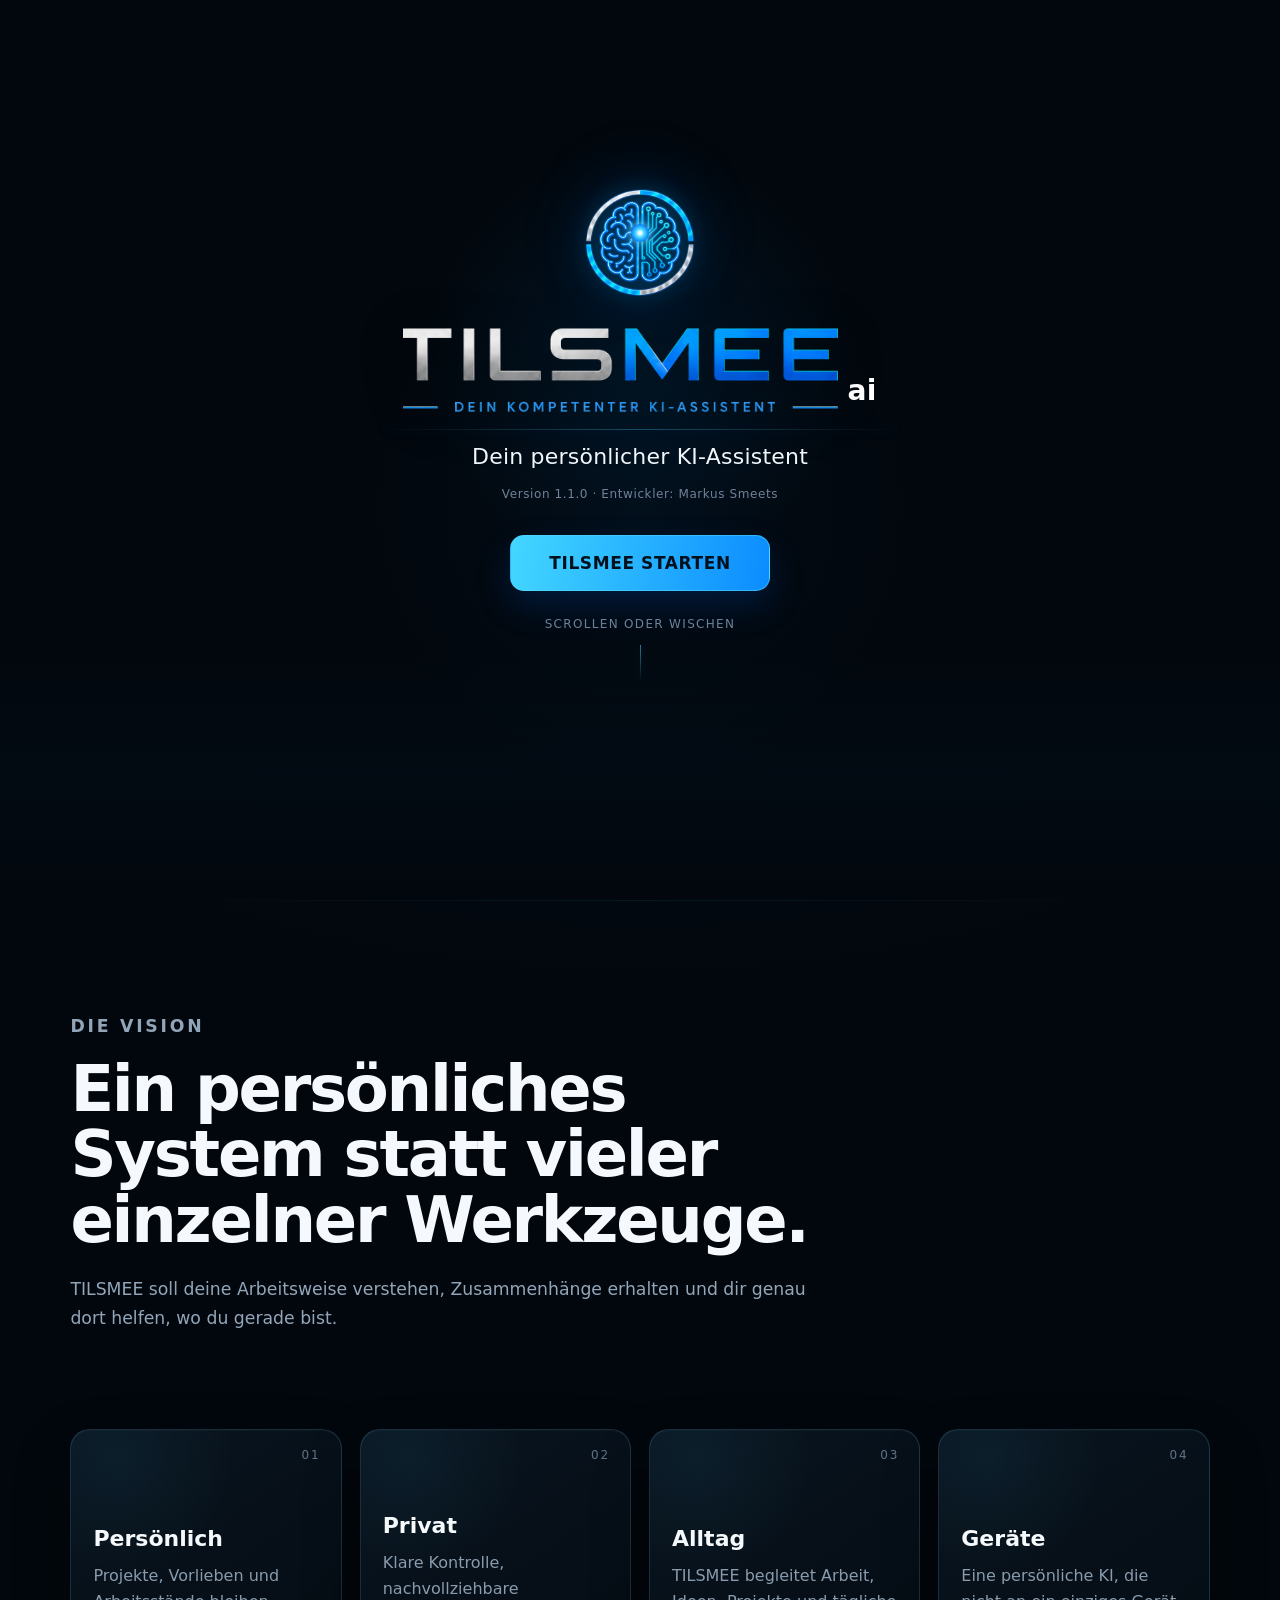
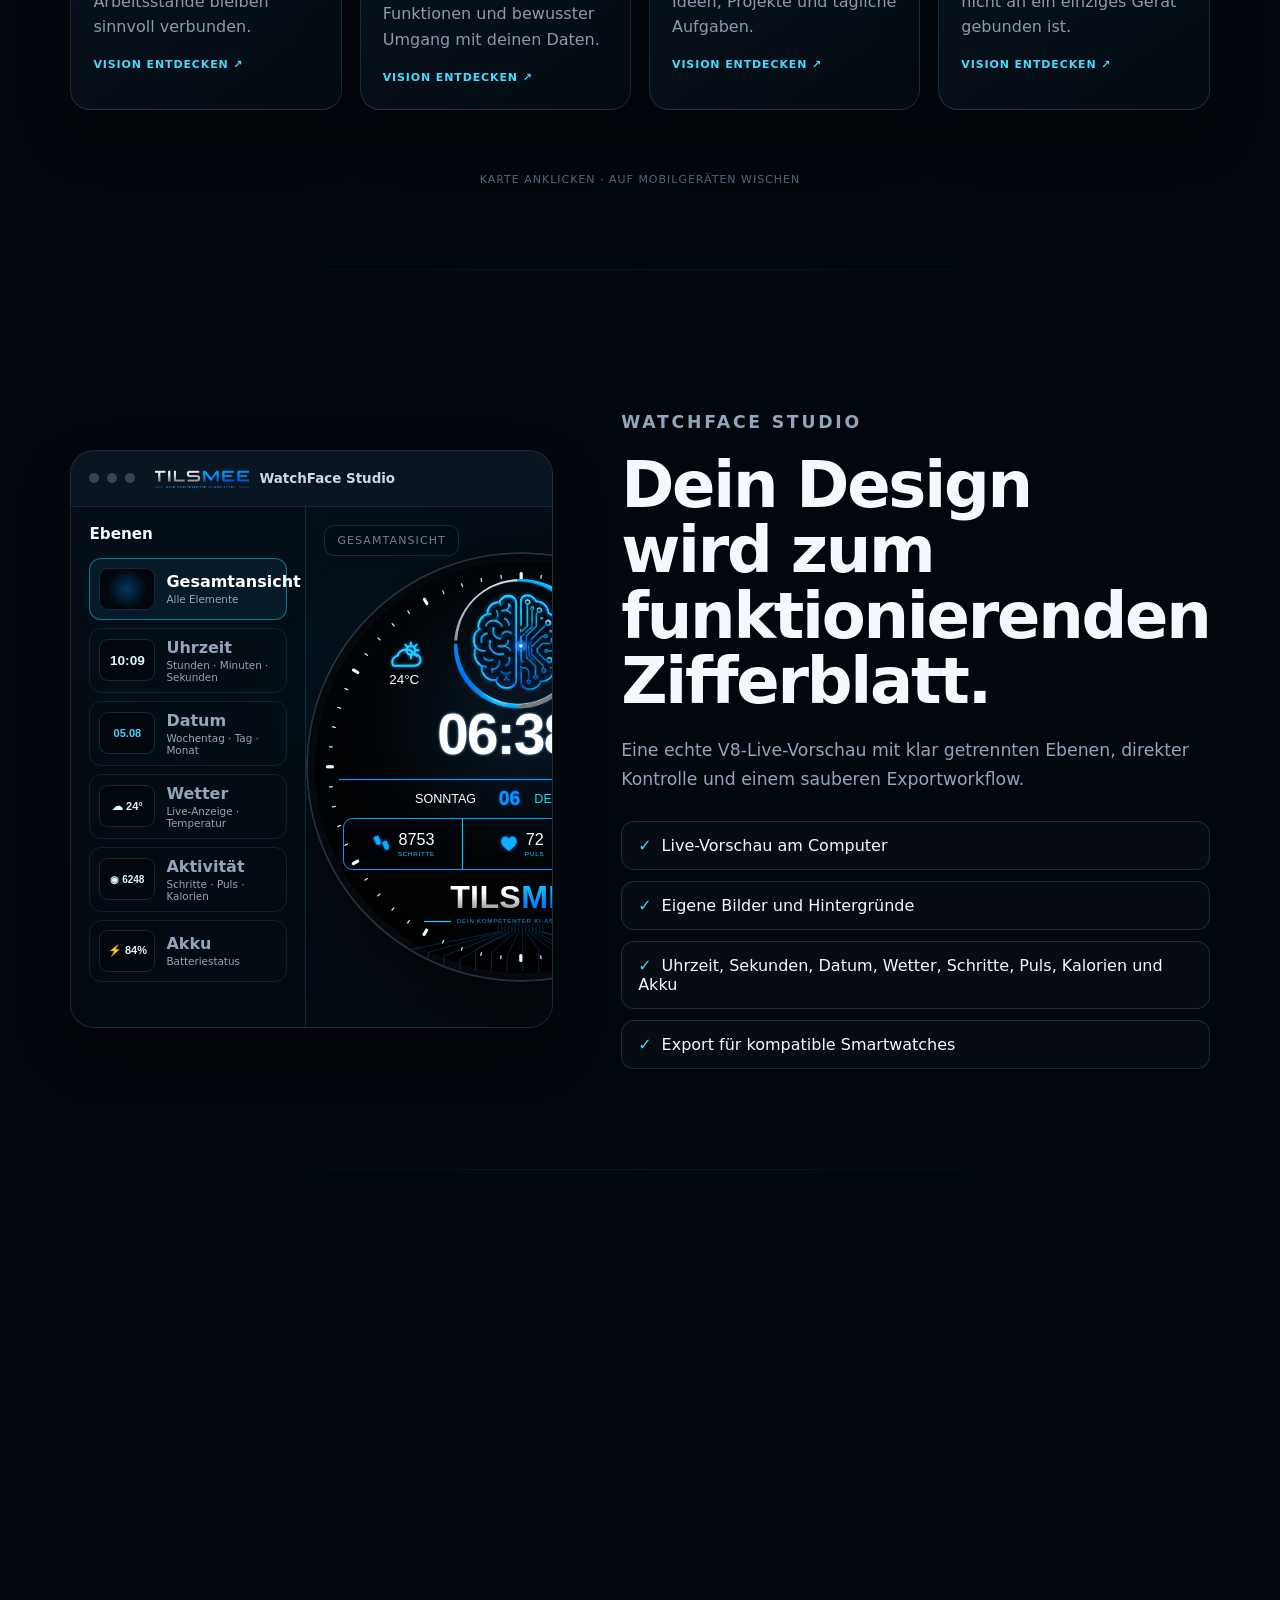
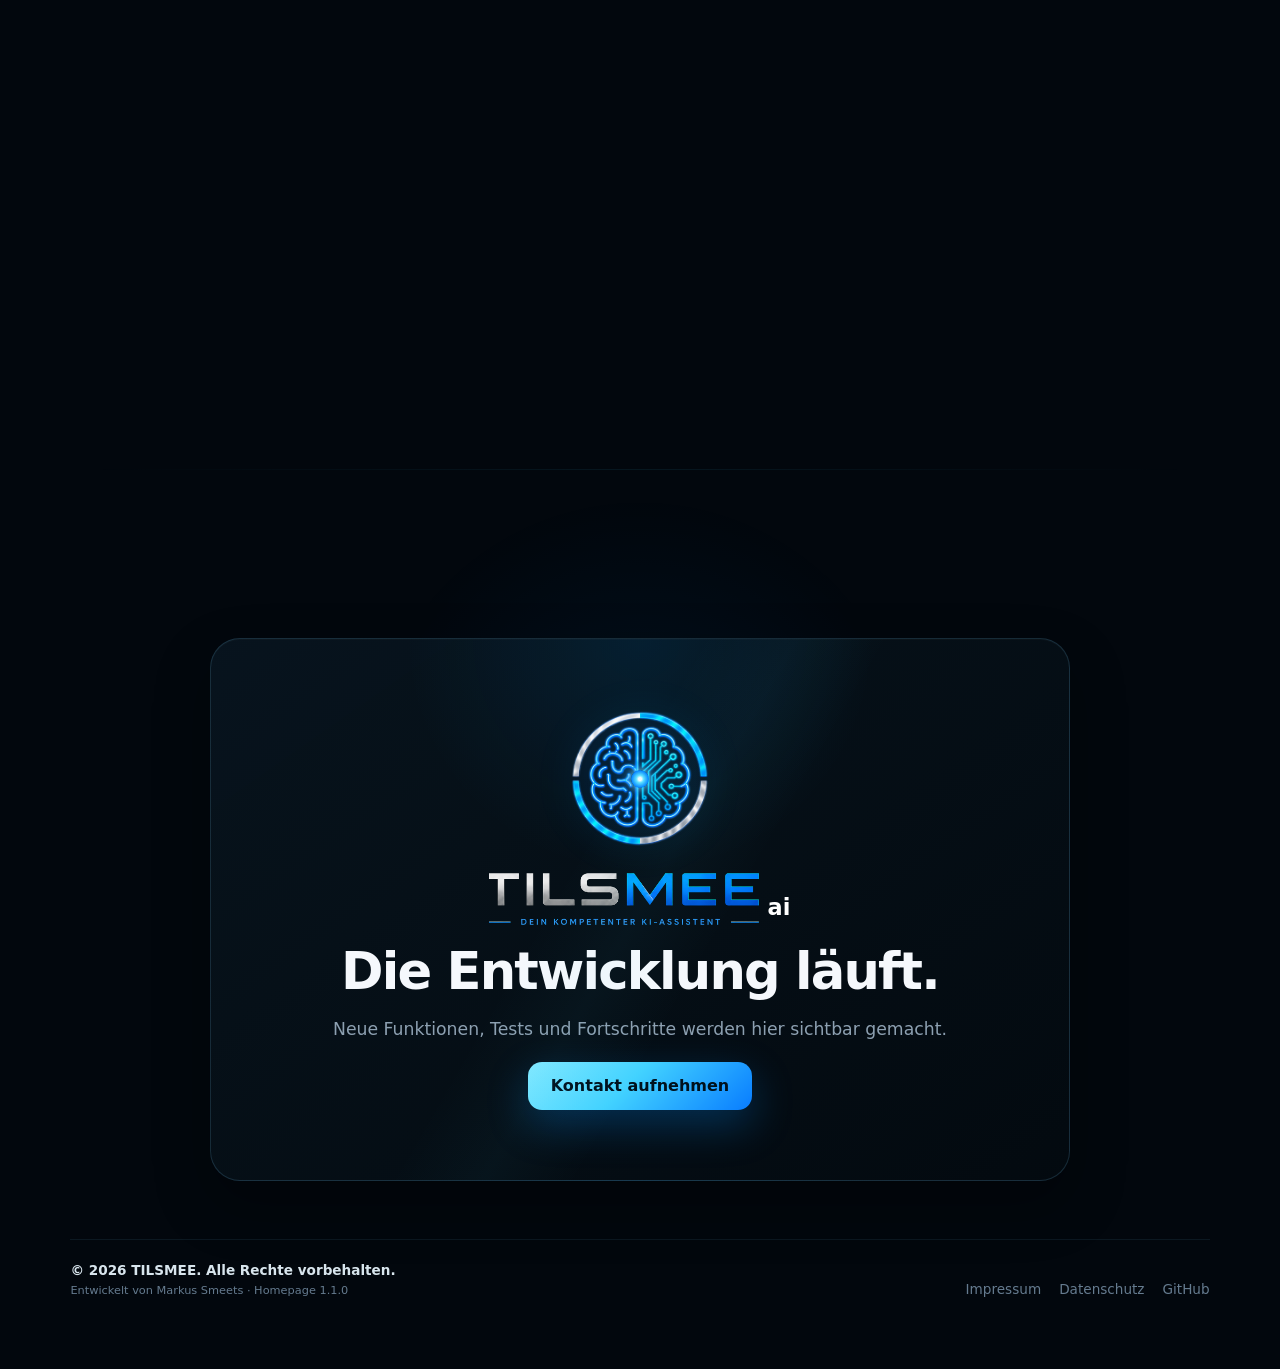
==== commit 700e03a1: "Update GitHub link in footer" ====
--- a/index.html
+++ b/index.html
@@ -523,7 +523,7 @@
         <nav>
           <a href="impressum.html">Impressum</a>
           <a href="datenschutz.html">Datenschutz</a>
-          <a href="https://github.com/Tilsmee-ai/tilsmee-ai.github.io" target="_blank" rel="noopener">GitHub</a>
+          <a href="https://github.com/">GitHub</a>
         </nav>
       </footer>
     </section>
